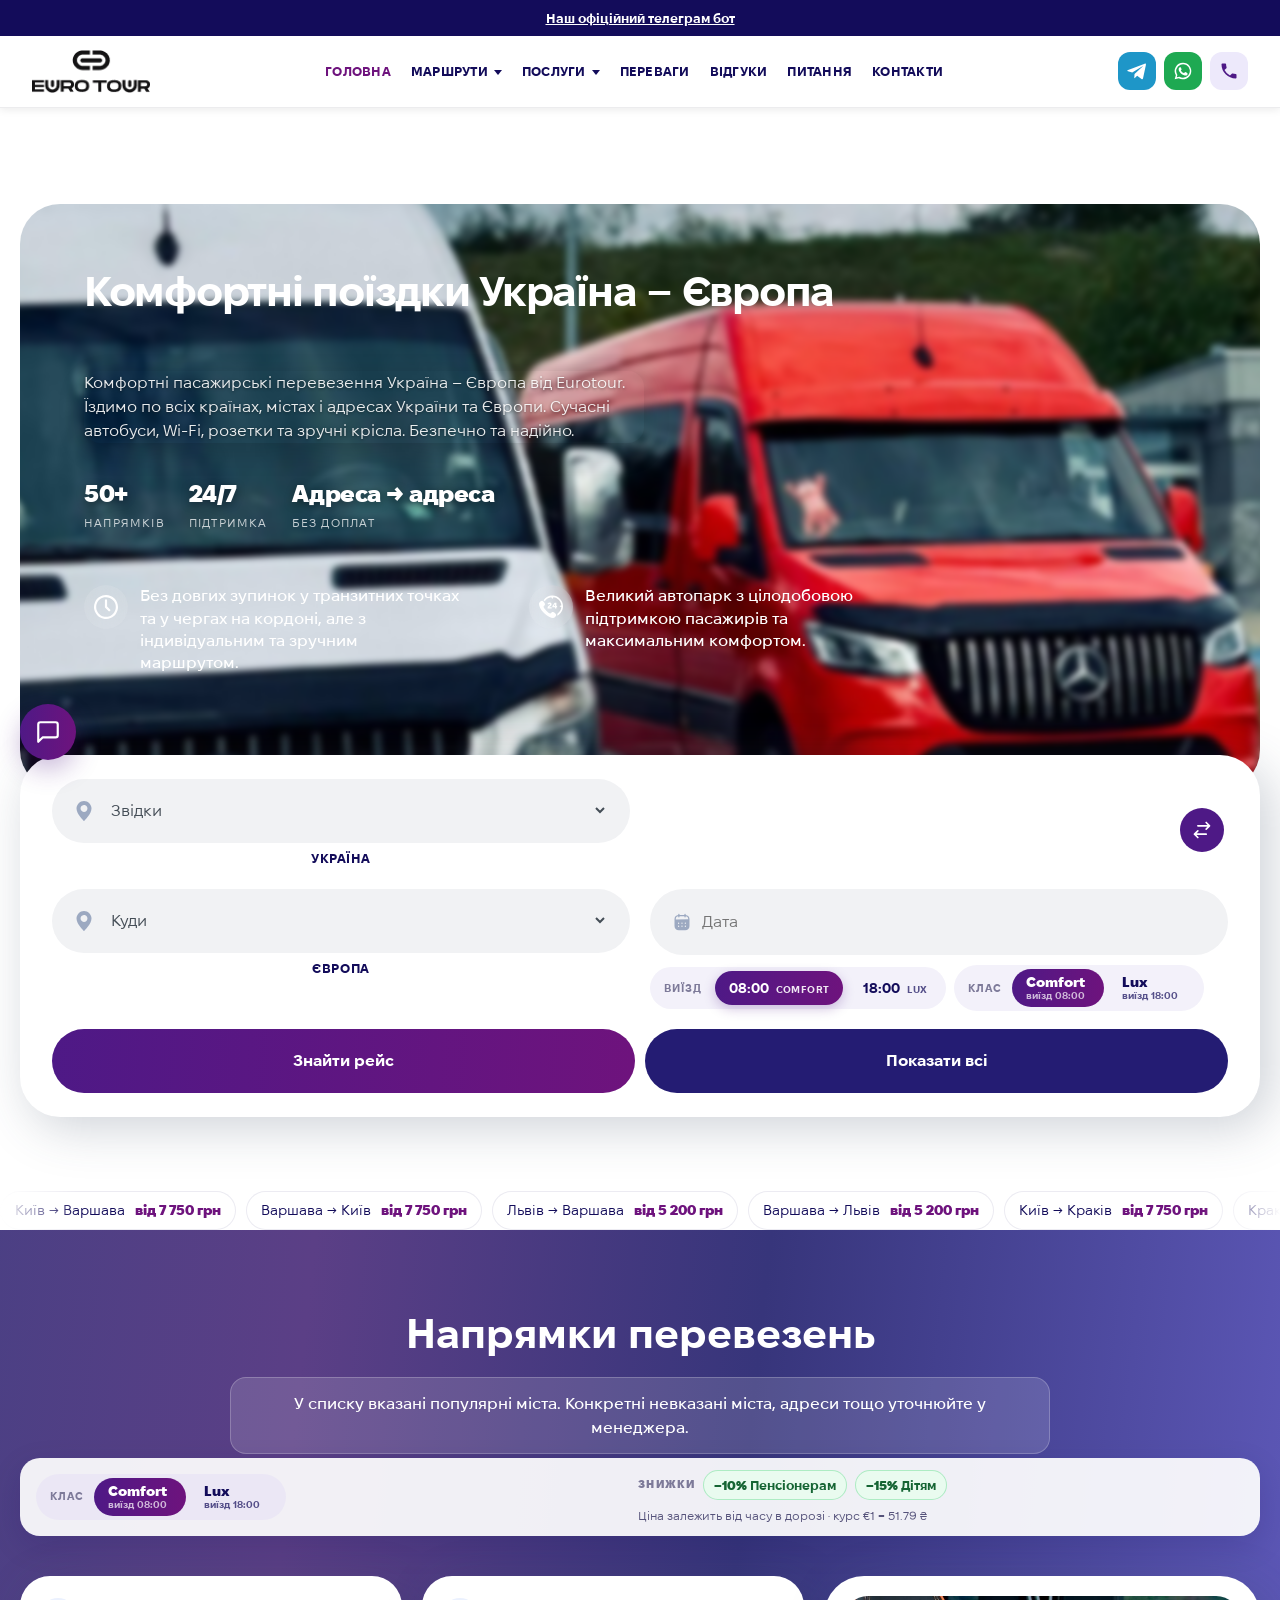
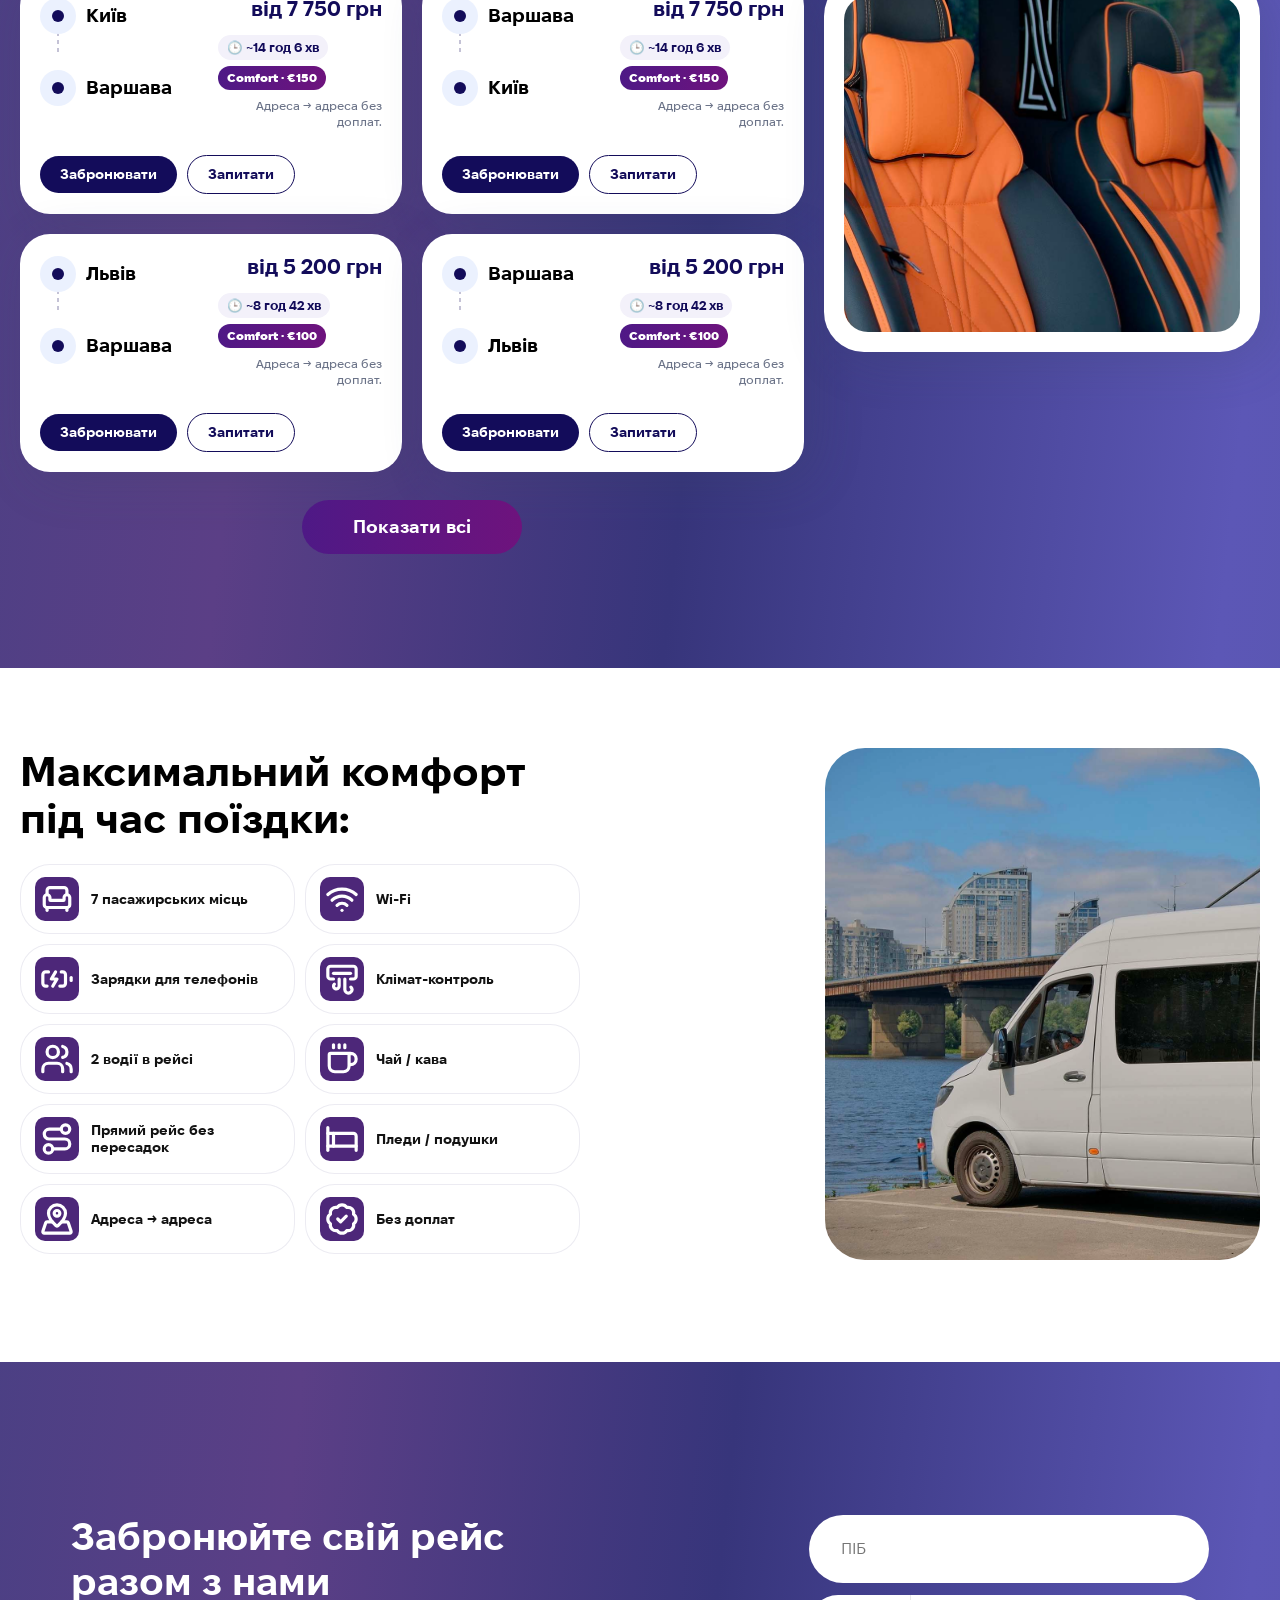
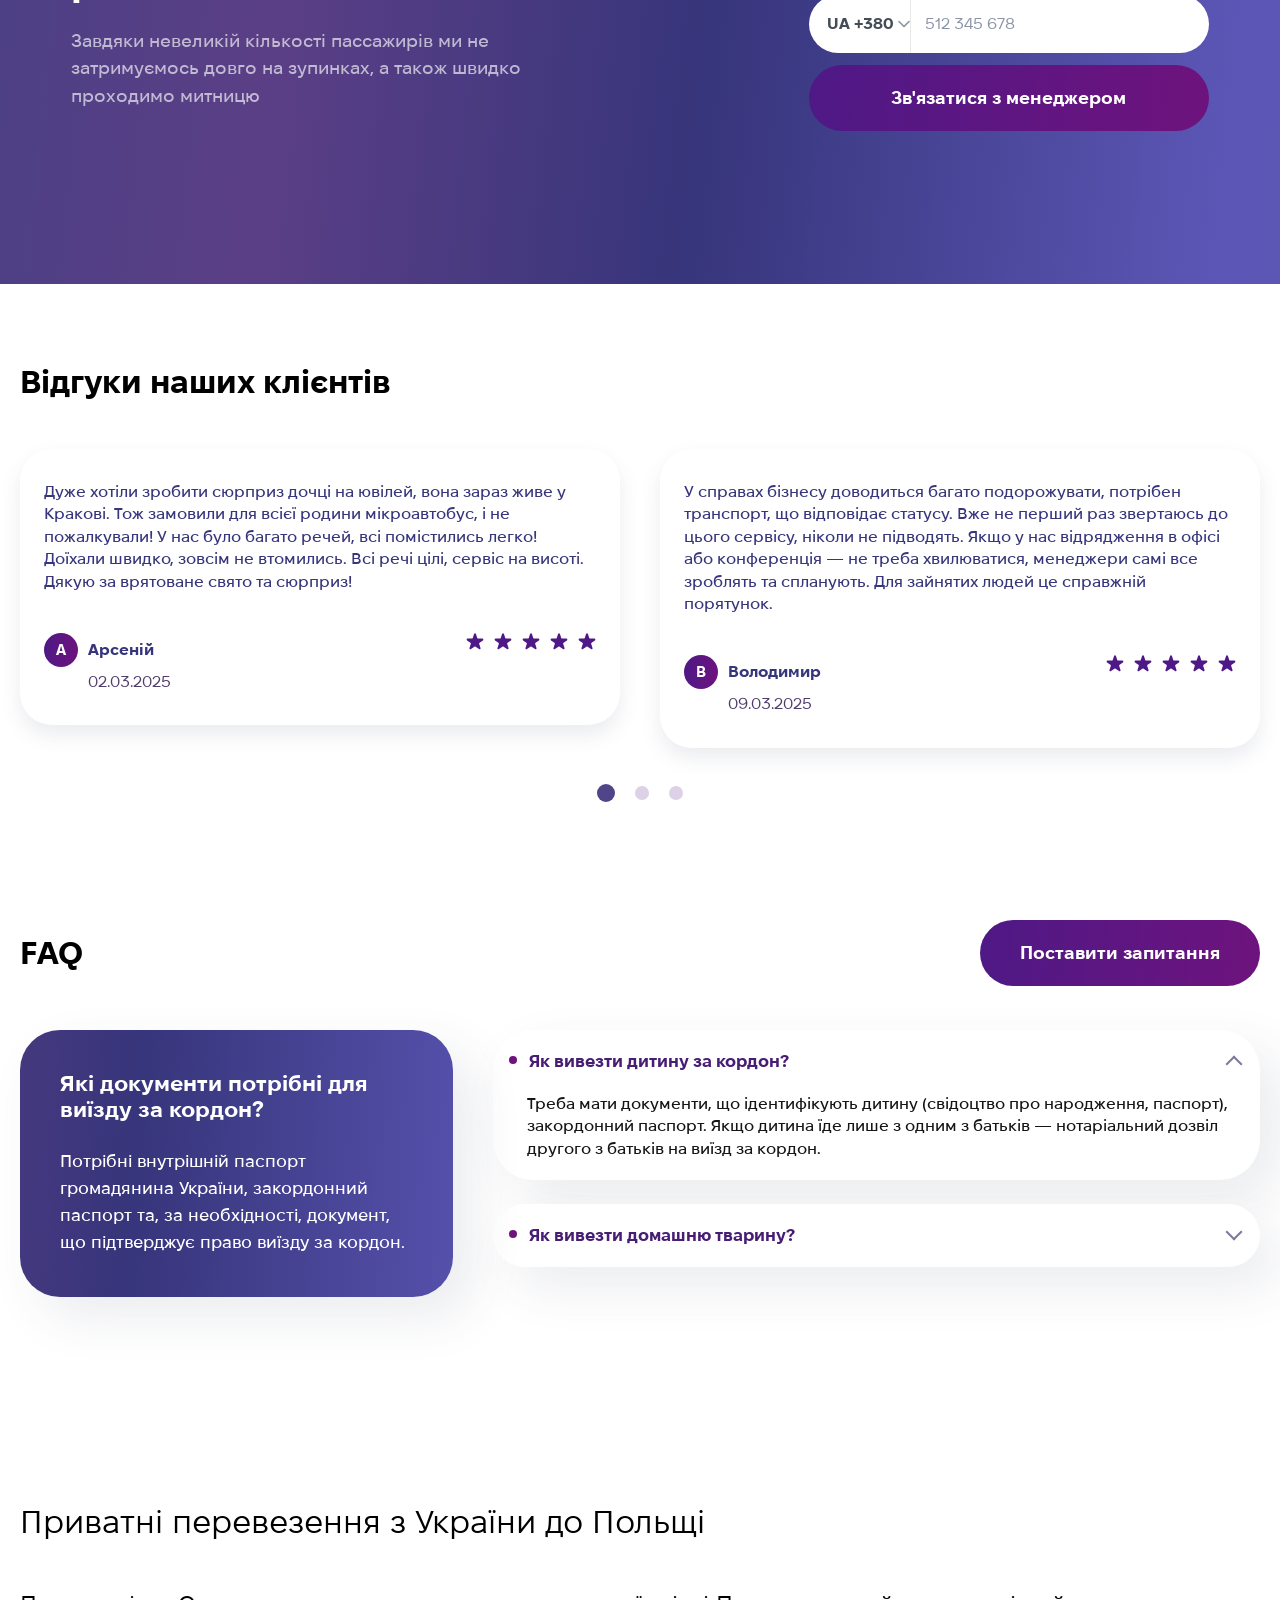
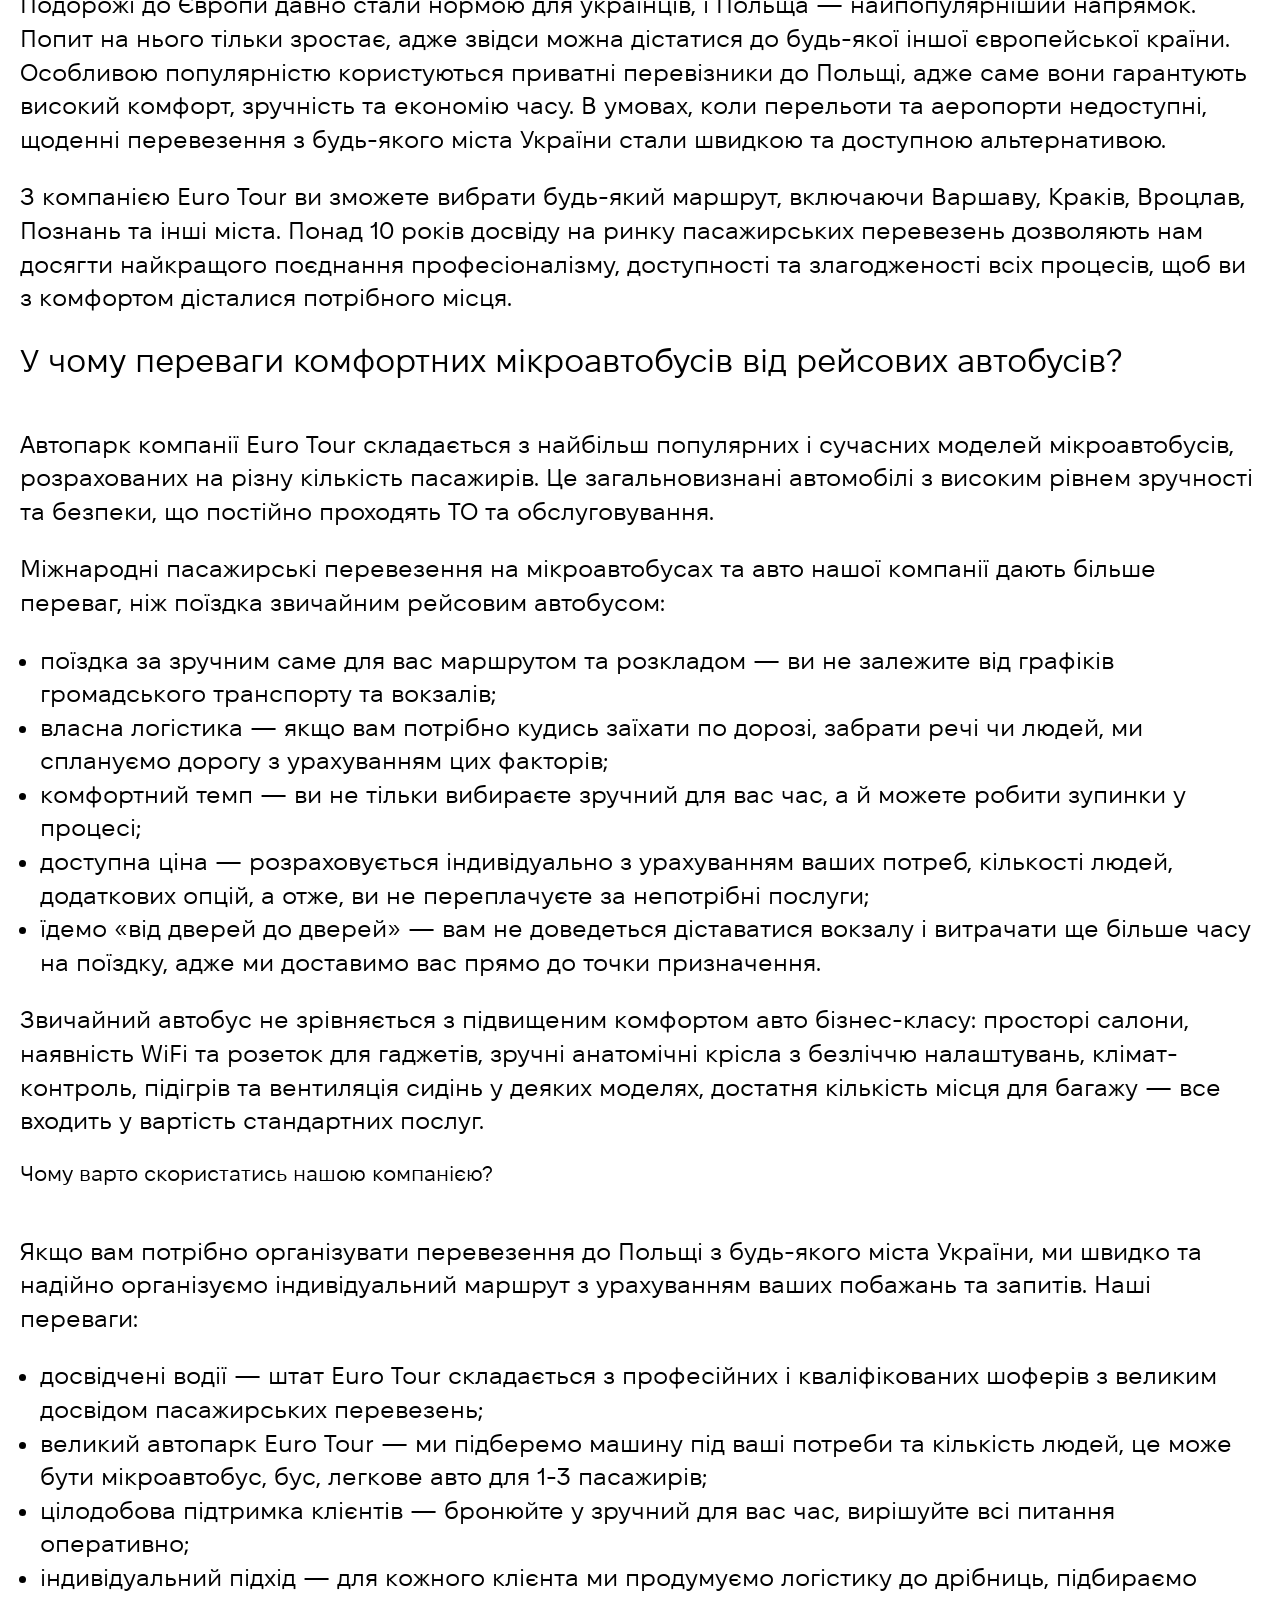
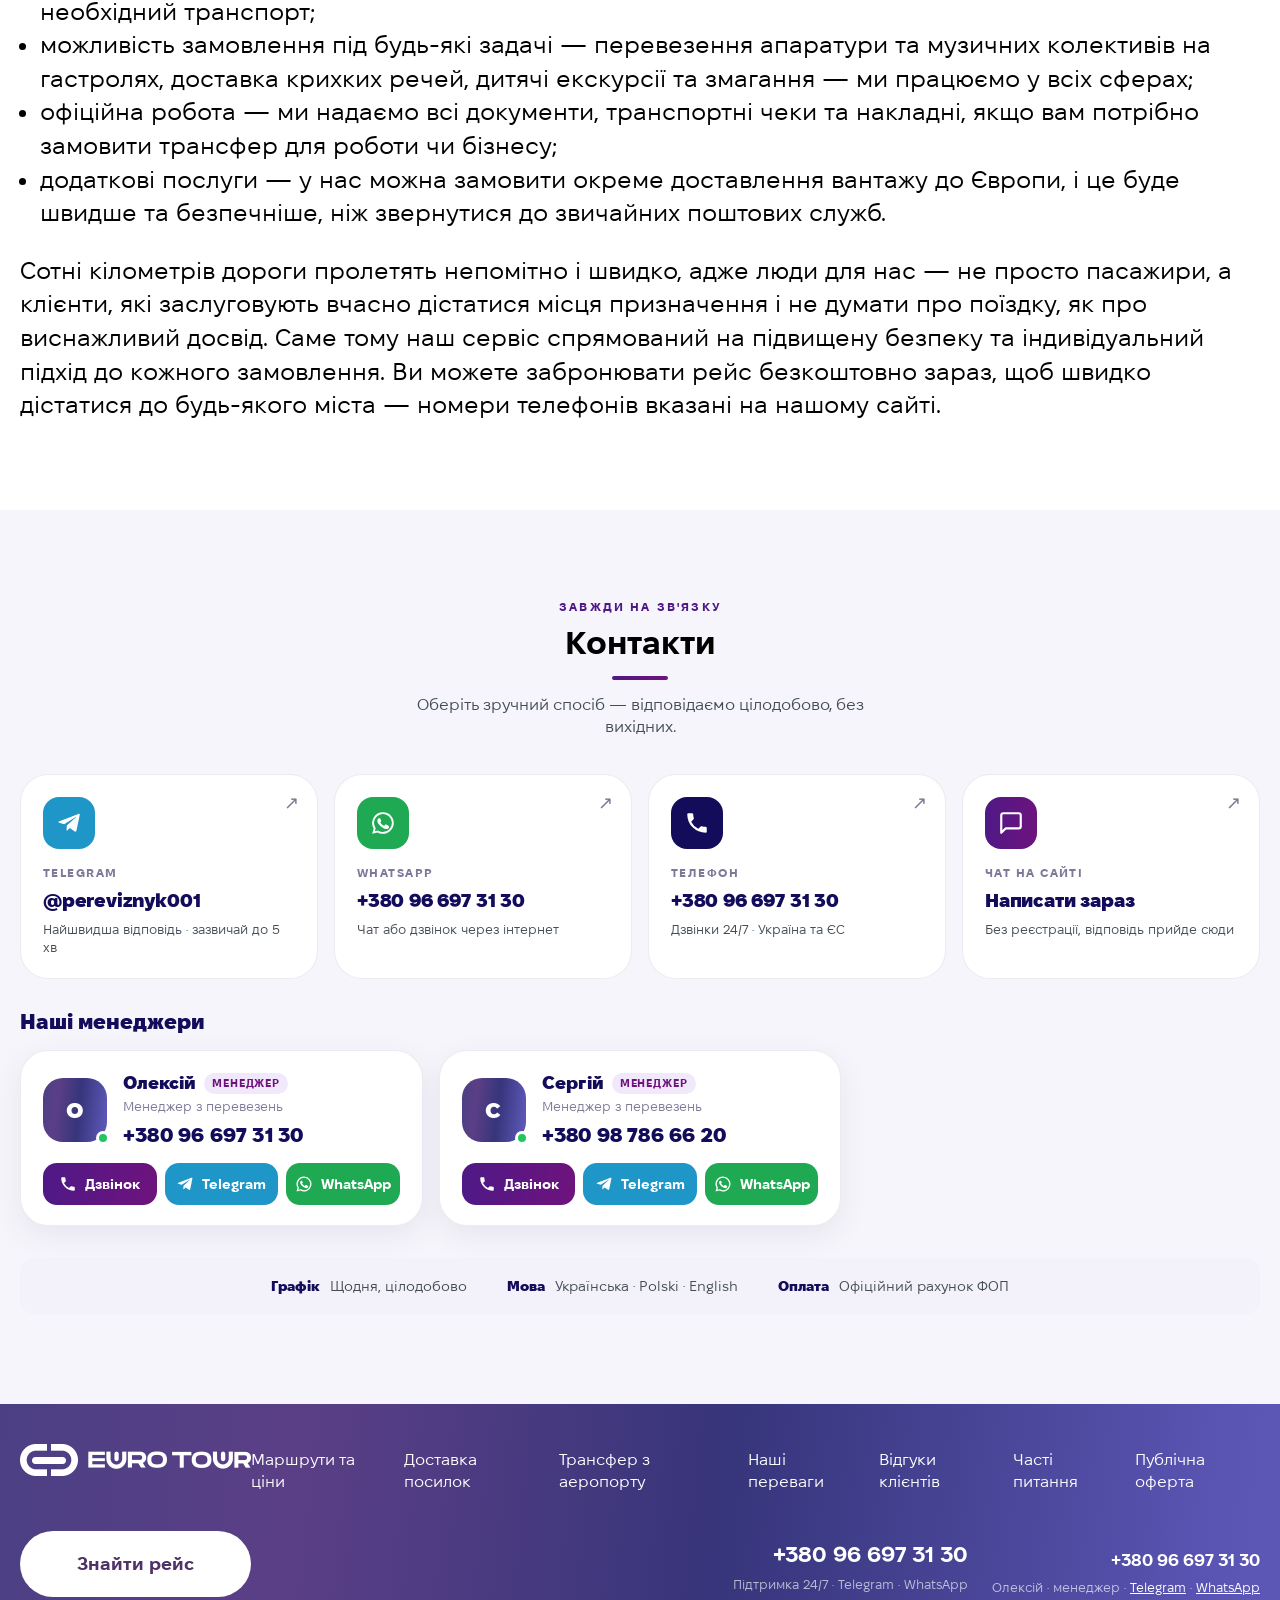
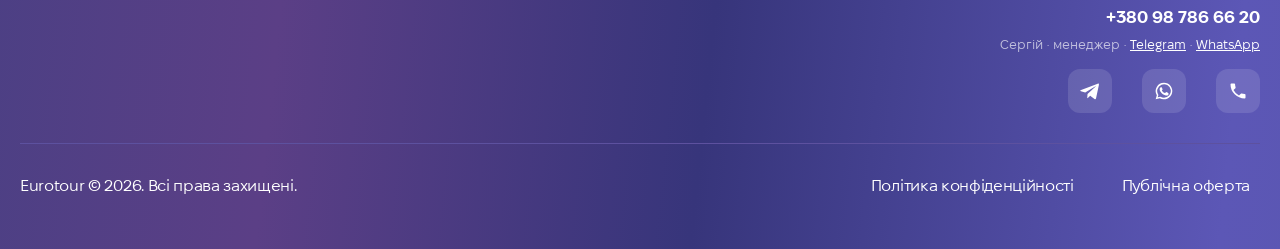
==== index.html @ 910ab6b7 "Update offer payment terms" ====
<!DOCTYPE html><html lang="uk" data-theme="light"><head>



	<meta charset="utf-8">
	<meta http-equiv="X-UA-Compatible" content="IE=edge">
	<meta name="viewport" content="width=device-width, initial-scale=1, viewport-fit=cover">
	<link rel="preload" href="fonts/FixelDisplay-Regular.woff2" as="font" type="font/woff2" crossorigin>
<link rel="preload" href="fonts/FixelDisplay-Bold.woff2" as="font" type="font/woff2" crossorigin>
<link rel="stylesheet" href="css/main.min.css">
	<title>Eurotour – Пасажирські перевезення Україна – Європа: квитки онлайн | Eurotour</title>
<meta name="robots" content="max-image-preview:large">
	<style>img:is([sizes="auto" i], [sizes^="auto," i]) { contain-intrinsic-size: 3000px 1500px }</style>
	<style id="wp-emoji-styles-inline-css">

	img.wp-smiley, img.emoji {
		display: inline !important;
		border: none !important;
		box-shadow: none !important;
		height: 1em !important;
		width: 1em !important;
		margin: 0 0.07em !important;
		vertical-align: -0.1em !important;
		background: none !important;
		padding: 0 !important;
	}
</style>
<link rel="stylesheet" id="wp-block-library-css" href="css/style.min__32d447e1.css" media="all">
<style id="classic-theme-styles-inline-css">
/*! This file is auto-generated */
.wp-block-button__link{color:#fff;background-color:#32373c;border-radius:9999px;box-shadow:none;text-decoration:none;padding:calc(.667em + 2px) calc(1.333em + 2px);font-size:1.125em}.wp-block-file__button{background:#32373c;color:#fff;text-decoration:none}
</style>
<style id="safe-svg-svg-icon-style-inline-css">
.safe-svg-cover{text-align:center}.safe-svg-cover .safe-svg-inside{display:inline-block;max-width:100%}.safe-svg-cover svg{height:100%;max-height:100%;max-width:100%;width:100%}

</style>
<style id="global-styles-inline-css">
:root{--wp--preset--aspect-ratio--square: 1;--wp--preset--aspect-ratio--4-3: 4/3;--wp--preset--aspect-ratio--3-4: 3/4;--wp--preset--aspect-ratio--3-2: 3/2;--wp--preset--aspect-ratio--2-3: 2/3;--wp--preset--aspect-ratio--16-9: 16/9;--wp--preset--aspect-ratio--9-16: 9/16;--wp--preset--color--black: #000000;--wp--preset--color--cyan-bluish-gray: #abb8c3;--wp--preset--color--white: #ffffff;--wp--preset--color--pale-pink: #f78da7;--wp--preset--color--vivid-red: #cf2e2e;--wp--preset--color--luminous-vivid-orange: #ff6900;--wp--preset--color--luminous-vivid-amber: #fcb900;--wp--preset--color--light-green-cyan: #7bdcb5;--wp--preset--color--vivid-green-cyan: #00d084;--wp--preset--color--pale-cyan-blue: #8ed1fc;--wp--preset--color--vivid-cyan-blue: #0693e3;--wp--preset--color--vivid-purple: #9b51e0;--wp--preset--gradient--vivid-cyan-blue-to-vivid-purple: linear-gradient(135deg,rgba(6,147,227,1) 0%,rgb(155,81,224) 100%);--wp--preset--gradient--light-green-cyan-to-vivid-green-cyan: linear-gradient(135deg,rgb(122,220,180) 0%,rgb(0,208,130) 100%);--wp--preset--gradient--luminous-vivid-amber-to-luminous-vivid-orange: linear-gradient(135deg,rgba(252,185,0,1) 0%,rgba(255,105,0,1) 100%);--wp--preset--gradient--luminous-vivid-orange-to-vivid-red: linear-gradient(135deg,rgba(255,105,0,1) 0%,rgb(207,46,46) 100%);--wp--preset--gradient--very-light-gray-to-cyan-bluish-gray: linear-gradient(135deg,rgb(238,238,238) 0%,rgb(169,184,195) 100%);--wp--preset--gradient--cool-to-warm-spectrum: linear-gradient(135deg,rgb(74,234,220) 0%,rgb(151,120,209) 20%,rgb(207,42,186) 40%,rgb(238,44,130) 60%,rgb(251,105,98) 80%,rgb(254,248,76) 100%);--wp--preset--gradient--blush-light-purple: linear-gradient(135deg,rgb(255,206,236) 0%,rgb(152,150,240) 100%);--wp--preset--gradient--blush-bordeaux: linear-gradient(135deg,rgb(254,205,165) 0%,rgb(254,45,45) 50%,rgb(107,0,62) 100%);--wp--preset--gradient--luminous-dusk: linear-gradient(135deg,rgb(255,203,112) 0%,rgb(199,81,192) 50%,rgb(65,88,208) 100%);--wp--preset--gradient--pale-ocean: linear-gradient(135deg,rgb(255,245,203) 0%,rgb(182,227,212) 50%,rgb(51,167,181) 100%);--wp--preset--gradient--electric-grass: linear-gradient(135deg,rgb(202,248,128) 0%,rgb(113,206,126) 100%);--wp--preset--gradient--midnight: linear-gradient(135deg,rgb(2,3,129) 0%,rgb(40,116,252) 100%);--wp--preset--font-size--small: 13px;--wp--preset--font-size--medium: 20px;--wp--preset--font-size--large: 36px;--wp--preset--font-size--x-large: 42px;--wp--preset--spacing--20: 0.44rem;--wp--preset--spacing--30: 0.67rem;--wp--preset--spacing--40: 1rem;--wp--preset--spacing--50: 1.5rem;--wp--preset--spacing--60: 2.25rem;--wp--preset--spacing--70: 3.38rem;--wp--preset--spacing--80: 5.06rem;--wp--preset--shadow--natural: 6px 6px 9px rgba(0, 0, 0, 0.2);--wp--preset--shadow--deep: 12px 12px 50px rgba(0, 0, 0, 0.4);--wp--preset--shadow--sharp: 6px 6px 0px rgba(0, 0, 0, 0.2);--wp--preset--shadow--outlined: 6px 6px 0px -3px rgba(255, 255, 255, 1), 6px 6px rgba(0, 0, 0, 1);--wp--preset--shadow--crisp: 6px 6px 0px rgba(0, 0, 0, 1);}:where(.is-layout-flex){gap: 0.5em;}:where(.is-layout-grid){gap: 0.5em;}body .is-layout-flex{display: flex;}.is-layout-flex{flex-wrap: wrap;align-items: center;}.is-layout-flex > :is(*, div){margin: 0;}body .is-layout-grid{display: grid;}.is-layout-grid > :is(*, div){margin: 0;}:where(.wp-block-columns.is-layout-flex){gap: 2em;}:where(.wp-block-columns.is-layout-grid){gap: 2em;}:where(.wp-block-post-template.is-layout-flex){gap: 1.25em;}:where(.wp-block-post-template.is-layout-grid){gap: 1.25em;}.has-black-color{color: var(--wp--preset--color--black) !important;}.has-cyan-bluish-gray-color{color: var(--wp--preset--color--cyan-bluish-gray) !important;}.has-white-color{color: var(--wp--preset--color--white) !important;}.has-pale-pink-color{color: var(--wp--preset--color--pale-pink) !important;}.has-vivid-red-color{color: var(--wp--preset--color--vivid-red) !important;}.has-luminous-vivid-orange-color{color: var(--wp--preset--color--luminous-vivid-orange) !important;}.has-luminous-vivid-amber-color{color: var(--wp--preset--color--luminous-vivid-amber) !important;}.has-light-green-cyan-color{color: var(--wp--preset--color--light-green-cyan) !important;}.has-vivid-green-cyan-color{color: var(--wp--preset--color--vivid-green-cyan) !important;}.has-pale-cyan-blue-color{color: var(--wp--preset--color--pale-cyan-blue) !important;}.has-vivid-cyan-blue-color{color: var(--wp--preset--color--vivid-cyan-blue) !important;}.has-vivid-purple-color{color: var(--wp--preset--color--vivid-purple) !important;}.has-black-background-color{background-color: var(--wp--preset--color--black) !important;}.has-cyan-bluish-gray-background-color{background-color: var(--wp--preset--color--cyan-bluish-gray) !important;}.has-white-background-color{background-color: var(--wp--preset--color--white) !important;}.has-pale-pink-background-color{background-color: var(--wp--preset--color--pale-pink) !important;}.has-vivid-red-background-color{background-color: var(--wp--preset--color--vivid-red) !important;}.has-luminous-vivid-orange-background-color{background-color: var(--wp--preset--color--luminous-vivid-orange) !important;}.has-luminous-vivid-amber-background-color{background-color: var(--wp--preset--color--luminous-vivid-amber) !important;}.has-light-green-cyan-background-color{background-color: var(--wp--preset--color--light-green-cyan) !important;}.has-vivid-green-cyan-background-color{background-color: var(--wp--preset--color--vivid-green-cyan) !important;}.has-pale-cyan-blue-background-color{background-color: var(--wp--preset--color--pale-cyan-blue) !important;}.has-vivid-cyan-blue-background-color{background-color: var(--wp--preset--color--vivid-cyan-blue) !important;}.has-vivid-purple-background-color{background-color: var(--wp--preset--color--vivid-purple) !important;}.has-black-border-color{border-color: var(--wp--preset--color--black) !important;}.has-cyan-bluish-gray-border-color{border-color: var(--wp--preset--color--cyan-bluish-gray) !important;}.has-white-border-color{border-color: var(--wp--preset--color--white) !important;}.has-pale-pink-border-color{border-color: var(--wp--preset--color--pale-pink) !important;}.has-vivid-red-border-color{border-color: var(--wp--preset--color--vivid-red) !important;}.has-luminous-vivid-orange-border-color{border-color: var(--wp--preset--color--luminous-vivid-orange) !important;}.has-luminous-vivid-amber-border-color{border-color: var(--wp--preset--color--luminous-vivid-amber) !important;}.has-light-green-cyan-border-color{border-color: var(--wp--preset--color--light-green-cyan) !important;}.has-vivid-green-cyan-border-color{border-color: var(--wp--preset--color--vivid-green-cyan) !important;}.has-pale-cyan-blue-border-color{border-color: var(--wp--preset--color--pale-cyan-blue) !important;}.has-vivid-cyan-blue-border-color{border-color: var(--wp--preset--color--vivid-cyan-blue) !important;}.has-vivid-purple-border-color{border-color: var(--wp--preset--color--vivid-purple) !important;}.has-vivid-cyan-blue-to-vivid-purple-gradient-background{background: var(--wp--preset--gradient--vivid-cyan-blue-to-vivid-purple) !important;}.has-light-green-cyan-to-vivid-green-cyan-gradient-background{background: var(--wp--preset--gradient--light-green-cyan-to-vivid-green-cyan) !important;}.has-luminous-vivid-amber-to-luminous-vivid-orange-gradient-background{background: var(--wp--preset--gradient--luminous-vivid-amber-to-luminous-vivid-orange) !important;}.has-luminous-vivid-orange-to-vivid-red-gradient-background{background: var(--wp--preset--gradient--luminous-vivid-orange-to-vivid-red) !important;}.has-very-light-gray-to-cyan-bluish-gray-gradient-background{background: var(--wp--preset--gradient--very-light-gray-to-cyan-bluish-gray) !important;}.has-cool-to-warm-spectrum-gradient-background{background: var(--wp--preset--gradient--cool-to-warm-spectrum) !important;}.has-blush-light-purple-gradient-background{background: var(--wp--preset--gradient--blush-light-purple) !important;}.has-blush-bordeaux-gradient-background{background: var(--wp--preset--gradient--blush-bordeaux) !important;}.has-luminous-dusk-gradient-background{background: var(--wp--preset--gradient--luminous-dusk) !important;}.has-pale-ocean-gradient-background{background: var(--wp--preset--gradient--pale-ocean) !important;}.has-electric-grass-gradient-background{background: var(--wp--preset--gradient--electric-grass) !important;}.has-midnight-gradient-background{background: var(--wp--preset--gradient--midnight) !important;}.has-small-font-size{font-size: var(--wp--preset--font-size--small) !important;}.has-medium-font-size{font-size: var(--wp--preset--font-size--medium) !important;}.has-large-font-size{font-size: var(--wp--preset--font-size--large) !important;}.has-x-large-font-size{font-size: var(--wp--preset--font-size--x-large) !important;}
:where(.wp-block-post-template.is-layout-flex){gap: 1.25em;}:where(.wp-block-post-template.is-layout-grid){gap: 1.25em;}
:where(.wp-block-columns.is-layout-flex){gap: 2em;}:where(.wp-block-columns.is-layout-grid){gap: 2em;}
:root :where(.wp-block-pullquote){font-size: 1.5em;line-height: 1.6;}
</style>
<link rel="stylesheet" id="contact-form-7-css" href="css/styles__1eb7b1ef.css" media="all">
<link rel="stylesheet" id="eurotour-style-css" href="css/style__8a5471f8.css" media="all">
<link rel="stylesheet" id="navigation-submenu-css" href="css/navigation-submenu__8a5471f8.css" media="all">
<meta name="generator" content="WordPress 6.8.3">
<link rel="canonical" href="https://eurotour.pp.ua/">
<link rel="prefetch" href="chat.html">
<link rel="shortlink" href="./">
<meta name="title" content="Пасажирські перевезення Україна – Європа: квитки онлайн">
<meta name="description" content="Комфортні пасажирські перевезення Україна – Європа від Eurotour. Сучасні автобуси, Wi-Fi, розетки та зручні крісла. Безпечно та надійно.">
<meta property="og:type" content="website">
<meta property="og:url" content="https://eurotour.pp.ua/">
<meta property="og:title" content="Пасажирські перевезення Україна – Європа: квитки онлайн">
<meta property="og:description" content="Комфортні пасажирські перевезення Україна – Європа від Eurotour. Сучасні автобуси, Wi-Fi, розетки та зручні крісла. Безпечно та надійно.">
<meta property="og:image" content="https://eurotour.pp.ua/images/kisheniv-kiev.webp">
<meta property="og:image:width" content="1200">
<meta property="og:image:height" content="630">
<meta name="twitter:card" content="summary_large_image">
<meta name="twitter:url" content="index.html">
<meta name="twitter:title" content="Пасажирські перевезення Україна – Європа: квитки онлайн">
<meta name="twitter:description" content="Комфортні пасажирські перевезення Україна – Європа від Eurotour. Сучасні автобуси, Wi-Fi, розетки та зручні крісла. Безпечно та надійно.">
<meta name="twitter:image" content="https://eurotour.pp.ua/images/kisheniv-kiev.webp">
<link rel="icon" href="images/cropped-apple-touch-icon-32x32.png" sizes="32x32">
<link rel="icon" href="images/cropped-apple-touch-icon-192x192.png" sizes="192x192">
<link rel="apple-touch-icon" href="images/cropped-apple-touch-icon-180x180.png">
<meta name="msapplication-TileImage" content="images/cropped-apple-touch-icon-192x192.png">
    <!-- <script type="text/javascript">
  (function(d, w, s) {
  var widgetHash = 'bn9ga13ub7zato1arlct', gcw = d.createElement(s); gcw.type = 'text/javascript'; gcw.async = true;
  gcw.src='//widgets.binotel.com/getcall/widgets/'+ widgetHash +'.js';
  var sn = d.getElementsByTagName(s)[0]; sn.parentNode.insertBefore(gcw, sn);
  })(document, window, 'script');
</script> -->
<!-- Meta Pixel disabled in static copy -->
 <!-- Google tag disabled in static copy -->

<style id="direction-expand-css">
/* Відновлення ширини карток як в оригіналі (у main.min пізніший зламаний дубль ставив width:100% завжди) */
.direction-sec__direction {
  width: calc(100% - 410px) !important;
  padding-right: 20px !important;
}
.direction-sec__direction > .direction-element,
.direction-sec__extra-inner > .direction-element {
  width: calc(50% - 10px) !important;
  max-width: 100%;
  margin-bottom: 20px !important;
  display: flex !important;
  box-sizing: border-box;
}
@media only screen and (max-width: 1200px) {
  .direction-sec__direction {
    width: calc(100% - 450px) !important;
  }
  .direction-sec__direction > .direction-element,
  .direction-sec__extra-inner > .direction-element {
    width: 100% !important;
  }
}
@media only screen and (max-width: 985px) {
  .direction-sec__direction {
    width: 100% !important;
    padding: 0 !important;
  }
  .direction-sec__direction > .direction-element,
  .direction-sec__extra-inner > .direction-element {
    width: 100% !important;
    margin-bottom: 16px !important;
  }
}

.direction-sec__extra {
  width: 100%;
  flex: 0 0 100%;
  display: grid;
  grid-template-rows: 0fr;
  transition: grid-template-rows 0.55s cubic-bezier(0.4, 0, 0.2, 1);
}
.direction-sec__extra:not(.is-open):not(.is-collapsing) {
  pointer-events: none;
}
.direction-sec__extra.is-open {
  grid-template-rows: 1fr;
  pointer-events: auto;
}
.direction-sec__extra-inner {
  overflow: hidden;
  min-height: 0;
  display: flex;
  flex-wrap: wrap;
  justify-content: space-between;
  align-content: flex-start;
  width: 100%;
  gap: 0;
  padding: 0;
  margin: 0;
  border: none !important;
  outline: none !important;
  box-shadow: none !important;
  background: transparent !important;
  box-sizing: border-box;
}
.direction-sec__extra:not(.is-open) .direction-sec__extra-inner {
  overflow: hidden !important;
  padding: 0 !important;
  visibility: hidden;
  pointer-events: none;
}
.direction-sec__extra.is-open .direction-sec__extra-inner {
  overflow: visible !important;
  visibility: visible;
  pointer-events: auto;
  padding: 0;
}
.direction-sec__extra,
.direction-sec__extra.is-open {
  border: none !important;
  outline: none !important;
  box-shadow: none !important;
  background: transparent !important;
}
.direction-sec__direction > .direction-element,
.direction-sec__extra-inner > .direction-element {
  box-sizing: border-box;
}
/* Під час згортання картки «їдуть» до кнопки знизу — без порожньої дірки */
.direction-sec__extra.is-collapsing .direction-sec__extra-inner {
  align-content: flex-end;
}
.direction-sec__toggle-wrap {
  display: flex;
  justify-content: center;
  margin-top: 8px;
  margin-bottom: 12px;
  width: 100%;
  flex: 0 0 100%;
  position: relative;
  z-index: 5;
  pointer-events: auto;
}
.direction-sec__toggle-btn {
  width: auto;
  min-width: 220px;
  padding: 18px 36px;
  cursor: pointer;
  touch-action: manipulation;
  position: relative;
  z-index: 6;
}
.direction-element__button,
.direction-element__button .btnv3,
.direction-element__buttons,
.direction-element__buttons .btnv3 {
  position: relative;
  z-index: 2;
  pointer-events: auto;
  touch-action: manipulation;
}
.direction-element .btnv3,
.direction-element a.btnv3,
.direction-element button.btnv3 {
  height: auto !important;
  min-height: 0 !important;
  width: auto !important;
  max-width: 100%;
  padding: 10px 20px !important;
  font-size: 14px !important;
  font-weight: 600 !important;
  line-height: 1.2 !important;
  display: inline-block !important;
  align-self: center !important;
  flex: 0 0 auto !important;
}
.direction-element {
  align-items: flex-start !important;
}
.direction-element .direction-element__buttons,
.direction-element .direction-element__button {
  display: flex !important;
  flex-wrap: wrap;
  align-items: center !important;
  justify-content: flex-end;
  gap: 10px;
}
.direction-sec__toggle-btn[hidden] {
  display: none !important;
}
@media (max-width: 985px) {
  .direction-sec__extra-inner {
    flex-direction: column;
  }
  .direction-sec__extra.is-collapsing .direction-sec__extra-inner {
    justify-content: flex-end;
  }
}
</style>


<style id="eurotour-header-compact">
/* critical layout v=20260903f */
@media (max-width: 768px) {
  .header .container.header__container, .header .container { padding: 12px 16px !important; min-height: 0 !important; }
  .header__logo { width: 100px !important; max-width: 100px !important; }
  .header__logo-img { width: 100% !important; height: auto !important; max-height: 36px !important; object-fit: contain !important; }
  .burger { width: 24px !important; height: 18px !important; }
  .burger__sl { width: 24px !important; }
  .header__mobile { padding-top: 68px !important; }
  .advantages-sec { padding-top: 40px !important; padding-bottom: 40px !important; }
  .advantages-sec__title { width: 100% !important; margin: 0 0 14px !important; padding-bottom: 0 !important; font-size: 22px !important; line-height: 1.2 !important; text-align: center !important; }
  .advantages-sec__icon-container { display: grid !important; grid-template-columns: 1fr 1fr !important; gap: 8px !important; width: 100% !important; }
  .advantages-sec__wrapper, .advantages-sec__wrapper:first-child { margin-top: 0 !important; flex-direction: column !important; align-items: center !important; justify-content: flex-start !important; text-align: center !important; gap: 8px !important; min-width: 0 !important; min-height: 92px !important; padding: 12px 8px 10px !important; border-radius: 14px !important; background: #f5f2f9 !important; box-sizing: border-box !important; }
  .advantages-sec__icon { width: 36px !important; height: 36px !important; border-radius: 10px !important; flex: 0 0 36px !important; }
  .advantages-sec__icon-img { width: 20px !important; height: 20px !important; max-width: 20px !important; max-height: 20px !important; object-fit: contain !important; display: block !important; }
  .advantages-sec__icon-text { display: block !important; position: static !important; left: auto !important; top: auto !important; transform: none !important; background: transparent !important; box-shadow: none !important; z-index: auto !important; width: 100% !important; max-width: 100% !important; flex: none !important; min-width: 0 !important; padding: 0 !important; margin: 0 !important; border-radius: 0 !important; font-size: 12px !important; line-height: 1.3 !important; font-weight: 600 !important; color: #1a1233 !important; pointer-events: none !important; }
  .advantages-sec__icon-text-tooltip { display: none !important; }
  .route-list-banner-sec__advantages-mob { display: block !important; width: 100% !important; }
  .route-list-banner-sec__advantages-mob .advantages-sec__info { width: 100% !important; }
  .advantages-sec__images { margin-top: 18px !important; }
  .advantages-sec__img-small { height: 140px !important; border-radius: 16px !important; }
  .advantages-sec__img-small:first-child, .advantages-sec__img-col:first-child .advantages-sec__img-small:first-child { margin-bottom: 10px !important; }
  .advantages-sec__img-big { height: 180px !important; border-radius: 16px !important; }
}
/* banner: sharp by default; blur ONLY homepage, before paint */
.front-sec__banner-sec .front-sec__bg { filter: none !important; transform: none !important; }
#main-search-route .front-sec__banner-sec { overflow: hidden; }
#main-search-route .front-sec__banner-sec .front-sec__bg {
  filter: brightness(.72) !important;
  transform: none !important;
  transform-origin: center center;
  border-radius: 40px 40px 0 0;
}
@media (min-width: 769px) {
  #main-search-route .front-sec__banner-sec .front-sec__bg { border-radius: 40px; }
}
/* reserve region-label space to avoid jump when JS adds labels */
#main-search-route .search__input-location,
[data-delivery-search-root] .search__input-location,
.main-search-down .search__input-location {
  position: relative; padding-bottom: 28px; box-sizing: border-box;
}
</style>
<style id="eurotour-phone-intl">
.inp-form.inp-form--intl-phone .inp-form__icon-wrapper{display:none!important}
.inp-form.inp-form--intl-phone .inp-form__inp-wrapper,.inp-form.inp-form--intl-phone .inp-form__inp-wrapper p{width:100%;margin:0}
.inp-form.inp-form--intl-phone .et-phone-intl,.delivery-form__phone-field .et-phone-intl,.search__input-wrapper .et-phone-intl{display:flex!important;align-items:center;width:100%;min-height:52px;padding:0 18px;border-radius:100px;background:#f1f2f4!important;border:none!important;box-sizing:border-box}
.inp-form.inp-form--intl-phone .et-phone-intl__country,.search__input-wrapper .et-phone-intl__country{flex:0 0 auto;width:auto!important;min-width:0!important;padding:0 16px 0 0!important;border:none!important;border-radius:0!important;background:transparent!important;font-size:16px!important;font-weight:600!important;color:#444d56!important;appearance:none!important;-webkit-appearance:none!important;cursor:pointer}
.inp-form.inp-form--intl-phone .et-phone-intl__input,.search__input-wrapper .et-phone-intl__input{flex:1 1 auto;min-width:0;padding-left:14px;border-left:1px solid rgba(68,77,86,.12)}
.inp-form.inp-form--intl-phone .et-phone-intl__tel,.inp-form.inp-form--intl-phone input.et-phone-intl__tel,.search__input-wrapper .et-phone-intl__tel{width:100%!important;padding:18px 0!important;margin:0!important;border:none!important;border-radius:0!important;background:transparent!important;box-shadow:none!important;outline:none!important;font-size:16px!important;color:#444d56!important}
.inp-form.inp-form--intl-phone input.inp-form__inp{padding-left:0!important;background:transparent!important}
</style>
<link rel="stylesheet" href="css/local-et.css" id="eurotour-local-payment-css">
<script src="js/route-prices.js" id="eurotour-route-prices-js"></script>
<script src="js/local-search.js" id="eurotour-local-search-js" defer=""></script>
<script src="js/local-forms.js" id="eurotour-local-forms-js" defer=""></script>
</head>

<body>
	<div class="app">
		<header class="header" id="top">
			<div class="container header__container">

				<a href="./" class="header__logo">
										<img class="header__logo-img" src="images/logo.png" alt="">
					
				</a>

				<nav class="header__nav">
					<ul id="menu-header-meny" class="header__nav-list">
<li class="menu-item current-menu-item"><a href="#top">Головна</a></li>
<li class="menu-item menu-item-has-children"><a href="#routes">Маршрути</a>
<ul class="sub-menu"><li class="menu-item"><a href="#routes" data-route="9|11">Київ – Варшава</a></li><li class="menu-item"><a href="#routes" data-route="10|11">Львів – Варшава</a></li><li class="menu-item"><a href="#routes" data-route="9|120">Київ – Краків</a></li><li class="menu-item"><a href="#routes" data-route="9|122">Київ – Берлін</a></li><li class="menu-item"><a href="#routes" data-route="9|125">Київ – Прага</a></li><li class="menu-item"><a href="#routes" data-route="10|125">Львів – Прага</a></li><li class="menu-item"><a href="#routes" data-route="9|138">Київ – Відень</a></li><li class="menu-item"><a href="#routes" data-route="9|137">Київ – Будапешт</a></li><li class="menu-item"><a href="#routes" data-route="9|146">Київ – Мілан</a></li><li class="menu-item"><a href="#routes" data-route="33|141">Одеса – Кишинів</a></li><li class="menu-item"><a href="#routes" data-action="all-routes">Усі напрямки →</a></li></ul></li>
<li class="menu-item menu-item-has-children"><a href="#services">Послуги</a>
<ul class="sub-menu">
<li class="menu-item"><a href="#routes">Пасажирські перевезення</a></li>
<li class="menu-item"><a href="#" data-popup="delivery-form-popup">Доставка посилок Україна ⇄ Європа</a></li>
<li class="menu-item"><a href="#" data-popup="transfer-form">Трансфер до/з аеропортів Європи</a></li>
<li class="menu-item"><a href="#" data-popup="main-form">Індивідуальне замовлення</a></li>
</ul></li>
<li class="menu-item"><a href="#advantages">Переваги</a></li>
<li class="menu-item"><a href="#reviews">Відгуки</a></li>
<li class="menu-item"><a href="#faq">Питання</a></li>
<li class="menu-item"><a href="#contacts">Контакти</a></li>
</ul>					<!-- Backdrop overlay for submenu focus -->
					<div class="nav-backdrop"></div>
				</nav>

				<div class="header__right">
					<div class="header__contact-info-wrapper">
						<div class="header__phone-wrapper"><div class="et-header-msg et-msg"><a class="et-msg__link et-msg__link--tg" href="https://t.me/pereviznyk_support" target="_blank" rel="noopener noreferrer" title="Telegram" aria-label="Telegram"><svg viewBox="0 0 24 24" fill="currentColor" aria-hidden="true"><path d="M9.04 15.5l-.37 5.2c.53 0 .76-.23 1.04-.5l2.5-2.4 5.18 3.8c.95.52 1.63.25 1.88-.88l3.4-15.94c.3-1.4-.5-1.95-1.43-1.6L1.4 10.7c-1.37.53-1.35 1.3-.23 1.64l5.1 1.6L18.1 6.5c.56-.37 1.07-.17.65.2L9.04 15.5z"/></svg></a><a class="et-msg__link et-msg__link--wa" href="https://wa.me/380966973130" target="_blank" rel="noopener noreferrer" title="WhatsApp" aria-label="WhatsApp"><svg viewBox="0 0 24 24" fill="currentColor" aria-hidden="true"><path d="M12 2a10 10 0 0 0-8.6 15.1L2 22l5-1.3A10 10 0 1 0 12 2zm0 18.2a8.2 8.2 0 0 1-4.2-1.2l-.3-.2-3 .8.8-2.9-.2-.3A8.2 8.2 0 1 1 12 20.2zm4.5-6.1c-.2-.1-1.5-.7-1.7-.8-.2-.1-.4-.1-.6.1-.2.2-.6.8-.8 1-.1.2-.3.2-.5.1a6.7 6.7 0 0 1-3.3-2.9c-.3-.4.3-.4.7-1.3.1-.2 0-.3 0-.5l-.8-1.8c-.2-.5-.4-.4-.6-.4h-.5c-.2 0-.5.1-.7.3-.2.3-.9.9-.9 2.2s.9 2.6 1.1 2.7c.1.2 1.9 2.9 4.6 4 1.7.7 2.4.8 3.2.7.5-.1 1.5-.6 1.7-1.2.2-.6.2-1.1.2-1.2-.1-.1-.3-.2-.5-.3z"/></svg></a><a class="et-msg__link et-msg__link--ph" href="tel:+380966973130" title="Зателефонувати" aria-label="Зателефонувати"><svg viewBox="0 0 24 24" fill="currentColor" aria-hidden="true"><path d="M6.6 10.8a15.1 15.1 0 0 0 6.6 6.6l2.2-2.2c.3-.3.7-.4 1-.2 1.1.4 2.3.6 3.6.6.6 0 1 .4 1 1V20c0 .6-.4 1-1 1A17 17 0 0 1 3 4c0-.6.4-1 1-1h3.5c.6 0 1 .4 1 1 0 1.3.2 2.5.6 3.6.1.3 0 .7-.2 1l-2.3 2.2z"/></svg></a></div><a class="et-header-phone" href="tel:+380966973130">+380 96 697 31 30</a></div>

						<p class="header__phone-subtitle">Цілодобова підтримка по Україні та ЄС</p>
					</div>
					<div class="burger">
						<span class="burger__sl burger__sl1"></span>
						<span class="burger__sl burger__sl2"></span>
						<span class="burger__sl burger__sl3"></span>
					</div>
				</div>

			</div>

			<div class="header__mobile">
				<div class="container">
					<div class="header__mobile-wrapper">
						<nav class="header__mobile-nav">
							<ul id="menu-header-meny-1" class="header__mob-nav-ul">
<li class="menu-item current-menu-item"><a href="#top">Головна</a></li>
<li class="menu-item menu-item-has-children"><a href="#routes">Маршрути</a>
<ul class="sub-menu"><li class="menu-item"><a href="#routes" data-route="9|11">Київ – Варшава</a></li><li class="menu-item"><a href="#routes" data-route="10|11">Львів – Варшава</a></li><li class="menu-item"><a href="#routes" data-route="9|120">Київ – Краків</a></li><li class="menu-item"><a href="#routes" data-route="9|122">Київ – Берлін</a></li><li class="menu-item"><a href="#routes" data-route="9|125">Київ – Прага</a></li><li class="menu-item"><a href="#routes" data-route="10|125">Львів – Прага</a></li><li class="menu-item"><a href="#routes" data-route="9|138">Київ – Відень</a></li><li class="menu-item"><a href="#routes" data-route="9|137">Київ – Будапешт</a></li><li class="menu-item"><a href="#routes" data-route="9|146">Київ – Мілан</a></li><li class="menu-item"><a href="#routes" data-route="33|141">Одеса – Кишинів</a></li><li class="menu-item"><a href="#routes" data-action="all-routes">Усі напрямки →</a></li></ul></li>
<li class="menu-item menu-item-has-children"><a href="#services">Послуги</a>
<ul class="sub-menu">
<li class="menu-item"><a href="#routes">Пасажирські перевезення</a></li>
<li class="menu-item"><a href="#" data-popup="delivery-form-popup">Доставка посилок Україна ⇄ Європа</a></li>
<li class="menu-item"><a href="#" data-popup="transfer-form">Трансфер до/з аеропортів Європи</a></li>
<li class="menu-item"><a href="#" data-popup="main-form">Індивідуальне замовлення</a></li>
</ul></li>
<li class="menu-item"><a href="#advantages">Переваги</a></li>
<li class="menu-item"><a href="#reviews">Відгуки</a></li>
<li class="menu-item"><a href="#faq">Питання</a></li>
<li class="menu-item"><a href="#contacts">Контакти</a></li>
</ul>						</nav>

						<div class="header__mobile-wrapper-down header__mobile-contacts">
							
							<div class="contacts-body-sec__social-row et-mobile-contacts"><a href="https://t.me/pereviznyk_support" class="et-mobile-contact et-mobile-contact--tg" target="_blank" rel="noopener noreferrer"><svg viewBox="0 0 24 24" fill="currentColor" aria-hidden="true"><path d="M9.04 15.5l-.37 5.2c.53 0 .76-.23 1.04-.5l2.5-2.4 5.18 3.8c.95.52 1.63.25 1.88-.88l3.4-15.94c.3-1.4-.5-1.95-1.43-1.6L1.4 10.7c-1.37.53-1.35 1.3-.23 1.64l5.1 1.6L18.1 6.5c.56-.37 1.07-.17.65.2L9.04 15.5z"/></svg><span>Telegram</span></a><a href="https://wa.me/380966973130" class="et-mobile-contact et-mobile-contact--wa" target="_blank" rel="noopener noreferrer"><svg viewBox="0 0 24 24" fill="currentColor" aria-hidden="true"><path d="M12 2a10 10 0 0 0-8.6 15.1L2 22l5-1.3A10 10 0 1 0 12 2zm0 18.2a8.2 8.2 0 0 1-4.2-1.2l-.3-.2-3 .8.8-2.9-.2-.3A8.2 8.2 0 1 1 12 20.2zm4.5-6.1c-.2-.1-1.5-.7-1.7-.8-.2-.1-.4-.1-.6.1-.2.2-.6.8-.8 1-.1.2-.3.2-.5.1a6.7 6.7 0 0 1-3.3-2.9c-.3-.4.3-.4.7-1.3.1-.2 0-.3 0-.5l-.8-1.8c-.2-.5-.4-.4-.6-.4h-.5c-.2 0-.5.1-.7.3-.2.3-.9.9-.9 2.2s.9 2.6 1.1 2.7c.1.2 1.9 2.9 4.6 4 1.7.7 2.4.8 3.2.7.5-.1 1.5-.6 1.7-1.2.2-.6.2-1.1.2-1.2-.1-.1-.3-.2-.5-.3z"/></svg><span>WhatsApp</span></a><a href="tel:+380966973130" class="et-mobile-contact et-mobile-contact--ph"><svg viewBox="0 0 24 24" fill="currentColor" aria-hidden="true"><path d="M6.6 10.8a15.1 15.1 0 0 0 6.6 6.6l2.2-2.2c.3-.3.7-.4 1-.2 1.1.4 2.3.6 3.6.6.6 0 1 .4 1 1V20c0 .6-.4 1-1 1A17 17 0 0 1 3 4c0-.6.4-1 1-1h3.5c.6 0 1 .4 1 1 0 1.3.2 2.5.6 3.6.1.3 0 .7-.2 1l-2.3 2.2z"/></svg><span>+380 96 697 31 30</span></a></div>
							<div class="et-mobile-mgrs"></div>

						</div>
					</div>
				</div>
			</div>
		</header>

		

<main class="main">



    <style>

        @media (max-width: 767px) {

            .direction-sec__sale-wrapper {

                display: none !important;

            }

        }

    </style>





    <section class="front-sec" id="main-search-route">
    <div class="container">
        <div class="front-sec__banner-sec">
                            <img class="front-sec__bg" src="images/home-banner-vans.jpg" alt="">
                        <div class="front-sec__banner-sec-wrapepr">
                <h1 class="front-sec__title">Комфортні поїздки Україна – Європа</h1>
                <span class="front-sec__subtitle">Комфортні пасажирські перевезення Україна – Європа від Eurotour. Їздимо по всіх країнах, містах і адресах України та Європи. Сучасні автобуси, Wi-Fi, розетки та зручні крісла. Безпечно та надійно.</span>
                <div class="et-hero-stats"><div><b>50+</b><span>напрямків</span></div><div><b>24/7</b><span>підтримка</span></div><div><b>Адреса → адреса</b><span>без доплат</span></div></div>
                <div class="front-sec__advantages-row">
                                                        <div class="front-sec__advantage">
                                        <div class="front-sec__advantage-icon-wrapper">
                                                                                            <img class="front-sec__advantage-img" src="images/ad1.svg" alt="">
                                                                                    </div>
                                        <p class="front-sec__advantage-text">Без довгих зупинок у транзитних точках та у чергах на кордоні, але з індивідуальним та зручним маршрутом.</p>
                                    </div>
                                                                        <div class="front-sec__advantage">
                                        <div class="front-sec__advantage-icon-wrapper">
                                                                                            <img class="front-sec__advantage-img" src="images/ad2.svg" alt="">
                                                                                    </div>
                                        <p class="front-sec__advantage-text">Великий автопарк з цілодобовою підтримкою пасажирів та максимальним комфортом.</p>
                                    </div>
                                                                        </div>
            </div>
        </div>
        
        <form action="#" method="post" class="front-sec__search search main-search main-search-top">
            <div class="search__input-wrapper search__input-location">
                <div class="search__input-header">
                    <div class="search__inp-icon">
                        <svg width="20" height="20" viewBox="0 0 20 20" fill="none" xmlns="http://www.w3.org/2000/svg">
                            <g clip-path="url(#clip0_1_885)">
                                <path d="M10 0C8.01169 0.00263755 6.10556 0.793661 4.69961 2.19961C3.29366 3.60556 2.50264 5.51169 2.5 7.5C2.5 12.8844 9.4875 19.6281 9.78437 19.9125C9.84212 19.9686 9.91947 20 10 20C10.0805 20 10.1579 19.9686 10.2156 19.9125C10.5125 19.6281 17.5 12.8844 17.5 7.5C17.4974 5.51169 16.7063 3.60556 15.3004 2.19961C13.8944 0.793661 11.9883 0.00263755 10 0ZM10 10.9375C9.32013 10.9375 8.65552 10.7359 8.09023 10.3582C7.52493 9.98046 7.08434 9.4436 6.82416 8.81548C6.56399 8.18735 6.49591 7.49619 6.62855 6.82938C6.76119 6.16257 7.08858 5.55006 7.56932 5.06932C8.05006 4.58858 8.66257 4.26119 9.32938 4.12855C9.99619 3.99591 10.6874 4.06399 11.3155 4.32416C11.9436 4.58434 12.4805 5.02493 12.8582 5.59023C13.2359 6.15552 13.4375 6.82013 13.4375 7.5C13.437 8.41152 13.0746 9.28554 12.4301 9.93008C11.7855 10.5746 10.9115 10.937 10 10.9375Z" fill="#9CA9C1"></path>
                            </g>
                            <defs>
                                <clipPath id="clip0_1_885">
                                    <rect width="20" height="20" fill="white"></rect>
                                </clipPath>
                            </defs>
                        </svg>
                    </div>
                    <select name="from" id="search-from" class="search__inp-element" style="background: transparent; border: none; width: 100%; cursor: pointer;">
                        <option value="">Звідки</option>
                                                    <option value="149">Амстердам</option>
                                                    <option value="122">Берлін</option>
                                                    <option value="134">Братислава</option>
                                                    <option value="145">Бреїла</option>
                                                    <option value="126">Брно</option>
                                                    <option value="119">Броди</option>
                                                    <option value="137">Будапешт</option>
                                                    <option value="142">Бухарест</option>
                                                    <option value="139">Біла Церква</option>
                                                    <option value="11">Варшава</option>
                                                    <option value="121">Вроцлав</option>
                                                    <option value="138">Відень</option>
                                                    <option value="35">Вінниця</option>
                                                    <option value="144">Галац</option>
                                                    <option value="124">Дрезден</option>
                                                    <option value="118">Дубно</option>
                                                    <option value="116">Жешув</option>
                                                    <option value="30">Житомир</option>
                                                    <option value="133">Захонь</option>
                                                    <option value="117">Звягель</option>
                                                    <option value="120">Катовіце</option>
                                                    <option value="25">Кишинів</option>
                                                    <option value="9">Київ</option>
                                                    <option value="36">КПП Могилів-Подільський</option>
                                                    <option value="115">Краків</option>
                                                    <option value="32">Луцьк</option>
                                                    <option value="110">Львів</option>
                                                    <option value="34">Люблін</option>
                                                    <option value="33">Мапп Угринів</option>
                                                    <option value="113">Медика</option>
                                                    <option value="130">Мукачево</option>
                                                    <option value="147">Мілан</option>
                                                    <option value="136">Ньїредьхаза</option>
                                                    <option value="141">Одеса</option>
                                                    <option value="128">Оломоуц</option>
                                                    <option value="125">Острава</option>
                                                    <option value="146">Паланка</option>
                                                    <option value="148">Париж</option>
                                                    <option value="114">Перемишль</option>
                                                    <option value="123">Познань</option>
                                                    <option value="127">Прага</option>
                                                    <option value="111">Рава-Руська</option>
                                                    <option value="31">Рівне</option>
                                                    <option value="135">Стрий</option>
                                                    <option value="131">Ужгород</option>
                                                    <option value="140">Умань</option>
                                                    <option value="132">Чоп</option>
                                                    <option value="112">Шегині</option>
                                                    <option value="143">Ізмаїл</option>
                                                    <option value="129">Їглава</option>
                                            </select>
                </div>
            </div>

            <div class="search__input-wrapper search__input-location">
                <div class="search__input-header">
                    <div class="search__inp-icon">
                        <svg width="20" height="20" viewBox="0 0 20 20" fill="none" xmlns="http://www.w3.org/2000/svg">
                            <g clip-path="url(#clip0_1_885)">
                                <path d="M10 0C8.01169 0.00263755 6.10556 0.793661 4.69961 2.19961C3.29366 3.60556 2.50264 5.51169 2.5 7.5C2.5 12.8844 9.4875 19.6281 9.78437 19.9125C9.84212 19.9686 9.91947 20 10 20C10.0805 20 10.1579 19.9686 10.2156 19.9125C10.5125 19.6281 17.5 12.8844 17.5 7.5C17.4974 5.51169 16.7063 3.60556 15.3004 2.19961C13.8944 0.793661 11.9883 0.00263755 10 0ZM10 10.9375C9.32013 10.9375 8.65552 10.7359 8.09023 10.3582C7.52493 9.98046 7.08434 9.4436 6.82416 8.81548C6.56399 8.18735 6.49591 7.49619 6.62855 6.82938C6.76119 6.16257 7.08858 5.55006 7.56932 5.06932C8.05006 4.58858 8.66257 4.26119 9.32938 4.12855C9.99619 3.99591 10.6874 4.06399 11.3155 4.32416C11.9436 4.58434 12.4805 5.02493 12.8582 5.59023C13.2359 6.15552 13.4375 6.82013 13.4375 7.5C13.437 8.41152 13.0746 9.28554 12.4301 9.93008C11.7855 10.5746 10.9115 10.937 10 10.9375Z" fill="#9CA9C1"></path>
                            </g>
                            <defs>
                                <clipPath id="clip0_1_885">
                                    <rect width="20" height="20" fill="white"></rect>
                                </clipPath>
                            </defs>
                        </svg>
                    </div>
                    <select name="to" id="search-to" class="search__inp-element" style="background: transparent; border: none; width: 100%; cursor: pointer;">
                        <option value="">Куди</option>
                                                    <option value="149">Амстердам</option>
                                                    <option value="122">Берлін</option>
                                                    <option value="134">Братислава</option>
                                                    <option value="145">Бреїла</option>
                                                    <option value="126">Брно</option>
                                                    <option value="119">Броди</option>
                                                    <option value="137">Будапешт</option>
                                                    <option value="142">Бухарест</option>
                                                    <option value="139">Біла Церква</option>
                                                    <option value="11">Варшава</option>
                                                    <option value="121">Вроцлав</option>
                                                    <option value="138">Відень</option>
                                                    <option value="35">Вінниця</option>
                                                    <option value="144">Галац</option>
                                                    <option value="124">Дрезден</option>
                                                    <option value="118">Дубно</option>
                                                    <option value="116">Жешув</option>
                                                    <option value="30">Житомир</option>
                                                    <option value="133">Захонь</option>
                                                    <option value="117">Звягель</option>
                                                    <option value="120">Катовіце</option>
                                                    <option value="25">Кишинів</option>
                                                    <option value="9">Київ</option>
                                                    <option value="36">КПП Могилів-Подільський</option>
                                                    <option value="115">Краків</option>
                                                    <option value="32">Луцьк</option>
                                                    <option value="110">Львів</option>
                                                    <option value="34">Люблін</option>
                                                    <option value="33">Мапп Угринів</option>
                                                    <option value="113">Медика</option>
                                                    <option value="130">Мукачево</option>
                                                    <option value="147">Мілан</option>
                                                    <option value="136">Ньїредьхаза</option>
                                                    <option value="141">Одеса</option>
                                                    <option value="128">Оломоуц</option>
                                                    <option value="125">Острава</option>
                                                    <option value="146">Паланка</option>
                                                    <option value="148">Париж</option>
                                                    <option value="114">Перемишль</option>
                                                    <option value="123">Познань</option>
                                                    <option value="127">Прага</option>
                                                    <option value="111">Рава-Руська</option>
                                                    <option value="31">Рівне</option>
                                                    <option value="135">Стрий</option>
                                                    <option value="131">Ужгород</option>
                                                    <option value="140">Умань</option>
                                                    <option value="132">Чоп</option>
                                                    <option value="112">Шегині</option>
                                                    <option value="143">Ізмаїл</option>
                                                    <option value="129">Їглава</option>
                                            </select>
                </div>
            </div>

            <div class="search__input-wrapper search__select-date select-date">
                <div class="search__input-header">
                    <div class="search__inp-icon">
                        <svg width="24" height="24" viewBox="0 0 24 24" fill="none" xmlns="http://www.w3.org/2000/svg">
                            <path fill-rule="evenodd" clip-rule="evenodd" d="M16.4109 2.76862L16.4119 3.51824C19.1665 3.73413 20.9862 5.61119 20.9891 8.48975L21 16.9155C21.0039 20.054 19.0322 21.985 15.8718 21.99L8.15188 22C5.01119 22.004 3.01482 20.027 3.01087 16.8795L3.00001 8.55272C2.99606 5.65517 4.75153 3.78311 7.50617 3.53024L7.50518 2.78061C7.5042 2.34083 7.83001 2.01 8.26444 2.01C8.69886 2.009 9.02468 2.33883 9.02567 2.77861L9.02666 3.47826L14.8914 3.47027L14.8904 2.77062C14.8894 2.33084 15.2152 2.001 15.6497 2C16.0742 1.999 16.4099 2.32884 16.4109 2.76862ZM4.52148 8.86157L19.4696 8.84158V8.49175C19.4272 6.34283 18.349 5.21539 16.4138 5.04748L16.4148 5.81709C16.4148 6.24688 16.0801 6.5877 15.6556 6.5877C15.2212 6.5887 14.8943 6.24887 14.8943 5.81909L14.8934 5.0095L9.02863 5.01749L9.02962 5.82609C9.02962 6.25687 8.70479 6.5967 8.27036 6.5967C7.83594 6.5977 7.50913 6.25887 7.50913 5.82809L7.50815 5.05847C5.58286 5.25137 4.51753 6.38281 4.52049 8.55072L4.52148 8.86157ZM15.2399 13.4043V13.4153C15.2498 13.8751 15.625 14.2239 16.0801 14.2139C16.5244 14.2029 16.8789 13.8221 16.869 13.3623C16.8483 12.9225 16.4918 12.5637 16.0485 12.5647C15.5944 12.5747 15.2389 12.9445 15.2399 13.4043ZM16.0554 17.892C15.6013 17.882 15.235 17.5032 15.234 17.0435C15.2241 16.5837 15.5884 16.2029 16.0426 16.1919H16.0525C16.5165 16.1919 16.8927 16.5707 16.8927 17.0405C16.8937 17.5102 16.5185 17.891 16.0554 17.892ZM11.1721 13.4203C11.1919 13.8801 11.568 14.2389 12.0222 14.2189C12.4665 14.1979 12.821 13.8181 12.8012 13.3583C12.7903 12.9085 12.425 12.5587 11.9807 12.5597C11.5266 12.5797 11.1711 12.9605 11.1721 13.4203ZM12.0262 17.8471C11.572 17.8671 11.1968 17.5082 11.1761 17.0485C11.1761 16.5887 11.5305 16.2089 11.9847 16.1879C12.429 16.1869 12.7953 16.5367 12.8052 16.9855C12.8259 17.4463 12.4705 17.8261 12.0262 17.8471ZM7.10433 13.4553C7.12408 13.915 7.50025 14.2749 7.95442 14.2539C8.39872 14.2339 8.75317 13.8531 8.73243 13.3933C8.72256 12.9435 8.35725 12.5937 7.91196 12.5947C7.45779 12.6147 7.10334 12.9955 7.10433 13.4553ZM7.95837 17.8521C7.5042 17.8731 7.12901 17.5132 7.10828 17.0535C7.10729 16.5937 7.46273 16.2129 7.9169 16.1929C8.3612 16.1919 8.7275 16.5417 8.73737 16.9915C8.7581 17.4513 8.40365 17.8321 7.95837 17.8521Z" fill="#9CA9C1"></path>
                        </svg>
                    </div>
                    <div class="select-date__value">
                        <input type="text" id="calendar2" name="date" placeholder="Дата" readonly="">
                    </div>
                </div>
                <div class="search__time" role="radiogroup" aria-label="Час виїзду">
                    <span class="search__time-label">Виїзд</span>
                    <button type="button" class="search__time-opt is-active" data-time="08:00" aria-pressed="true">08:00 <small>Comfort</small></button>
                    <button type="button" class="search__time-opt" data-time="18:00" aria-pressed="false">18:00 <small>Lux</small></button>
                </div>
            </div>
            <div class="search__input-wrapper-send" style="display: flex; gap: 10px; align-items: center;">
                <button id="search-button" type="button" class="search__input-btn btnV2 main-search-top__btn" style="font-size: 16px; white-space: nowrap;">Знайти рейс</button>
                <button id="reset-button" type="button" class="search__input-btn btnV2 main-search-top__btn btnV2--secondary" style="font-size: 16px; white-space: nowrap;">Показати всі</button>
                <span class="search__input-wrapper-send-error">Заповнiть необхiднi поля</span>
            </div>
        </form>
                <style>
                    .btnV2--secondary {
                        background: #241c73;
                        color: #fff;
                    }
                    .btnV2--secondary:hover,
                    .btnV2--secondary:focus {
                        background: #1a1456;
                        color: #fff;
                    }
                    .main-search-top {
                        align-items: flex-start;
                    }
                    .main-search-top .search__input-wrapper-send {
                        align-self: flex-start;
                        margin-top: 0;
                    }
                </style>
        <script>
        document.addEventListener('DOMContentLoaded', function() {
            const searchBtn = document.getElementById('search-button');
            const resetBtn = document.getElementById('reset-button');
            
            // Store original titles
            const titles = document.querySelectorAll('.direction-sec__title, .direction-sec__title-mob, .direction-sec__title-pc');
            const originalTitles = Array.from(titles).map(t => t.textContent);

            function updateDateHint(el, searchDate) {
                const dateHintEl = el.querySelector('.direction-element__date-hint');
                const departureTimes = JSON.parse(el.getAttribute('data-departure-times') || '[]');
                
                if (dateHintEl) {
                    if (searchDate) {
                        dateHintEl.textContent = 'Відправлення ' + searchDate;
                    } else {
                        // Recalculate Today/Tomorrow based on current time
                        const now = new Date();
                        const currentHours = now.getHours();
                        const currentMinutes = now.getMinutes();
                        const currentTimeVal = currentHours * 60 + currentMinutes;
                        
                        let hasLaterBus = false;
                        if (departureTimes.length > 0) {
                            for (let time of departureTimes) {
                                const [h, m] = time.split(':').map(Number);
                                const busTimeVal = h * 60 + m;
                                if (busTimeVal > currentTimeVal) {
                                    hasLaterBus = true;
                                    break;
                                }
                            }
                            dateHintEl.textContent = hasLaterBus ? 'Відправлення Сьогодні' : 'Відправлення Завтра';
                        } else {
                            dateHintEl.textContent = 'Відправлення Сьогодні'; // Fallback
                        }
                    }
                }
            }

            if (searchBtn) {
                searchBtn.addEventListener('click', function(e) {
                    e.preventDefault();
                    e.stopPropagation();
                    const fromEl = document.getElementById('search-from');
                    const toEl = document.getElementById('search-to');
                    const dateEl = document.getElementById('calendar2');
                    const err = document.querySelector('.search__input-wrapper-send-error');
                    const fromId = fromEl ? fromEl.value : '';
                    const toId = toEl ? toEl.value : '';
                    const dateVal = dateEl ? String(dateEl.value || '').trim() : '';
                    if (!fromId || !toId) {
                        if (err) {
                            err.style.display = 'block';
                            err.classList.add('is-visible');
                        }
                        return;
                    }
                    if (err) {
                        err.style.display = '';
                        err.classList.remove('is-visible');
                    }
                    if (typeof window.__eurotourOpenBookingFromSearch === 'function') {
                        window.__eurotourOpenBookingFromSearch();
                        return;
                    }
                    const openBtn = document.querySelector('.air-open-btn[data-popup-current="booking-form-popup"]');
                    if (openBtn) openBtn.click();
                });
            }

            if (resetBtn) {
                resetBtn.addEventListener('click', function(e) {
                    e.preventDefault();
                    // Reset inputs
                    document.getElementById('search-from').value = '';
                    document.getElementById('search-to').value = '';
                    document.getElementById('calendar2').value = '';
                    
                    // Reset titles
                    titles.forEach((t, index) => {
                        if (originalTitles[index]) t.textContent = originalTitles[index];
                    });

                    const elements = document.querySelectorAll('.direction-element');
                    elements.forEach(el => {
                        el.style.display = 'flex';
                        
                        // Reset price
                        const priceEl = el.querySelector('.direction-element__price');
                        if (priceEl) {
                            priceEl.textContent = priceEl.getAttribute('data-original-price');
                            priceEl.style.fontSize = '';
                            var oldEl = priceEl.parentElement && priceEl.parentElement.querySelector('.et-price-old');
                            if (oldEl) oldEl.style.display = '';
                        }

                        // Reset Date Hint (pass null for searchDate to trigger default logic)
                        updateDateHint(el, null);
                    });
                    if (typeof window.__eurotourOpenDirections === 'function') {
                        window.__eurotourOpenDirections();
                    }
                    const wrap = document.querySelector('.direction-sec__wrapper');
                    if (wrap) {
                        wrap.scrollIntoView({ behavior: 'smooth', block: 'start' });
                    }
                });
            }
        });
        </script>
    </div>
</section>







    

            

                <section class="direction-sec" id="routes">

                    <div class="container">

                        <div class="direction-sec__bg"></div>

                        <div class="direction-sec__wrapper">

                            <h2 class="direction-sec__title direction-sec__title-pc">Напрямки перевезень</h2>

                            <p class="et-popular-routes-note et-popular-routes-note--desk">У списку вказані популярні міста. Конкретні невказані міста, адреси тощо уточнюйте у менеджера.</p>

                            <div class="direction-sec__container">

                                <h2 class="direction-sec__title direction-sec__title-mob">Напрямки перевезень</h2>

                                <p class="et-popular-routes-note et-popular-routes-note--mob">У списку вказані популярні міста. Конкретні невказані міста, адреси тощо уточнюйте у менеджера.</p>

                                <div class="direction-sec__direction">

<div class="direction-element" data-from="9" data-to="11" data-stops="30,31,32,33,34" data-from-name="Київ" data-to-name="Варшава" data-departure-times="[" 08:00","18:00"]"="" style="align-items: stretch;">
    <div class="direction-element__location" style="display: flex; flex-direction: column;">
        <div class="direction-location-element">
            <div class="direction-location-element__icon-wrapper">
                <div class="direction-location-element__icon"></div>
            </div>
            <div class="direction-location-element__info">
                <p class="direction-location-element__city" style="font-weight: 600;">
                    Київ                </p>
                <p class="direction-location-element__description">Станція метро Житомирська</p>
            </div>
        </div>

        <div class="direction-location-element">
            <div class="direction-location-element__icon-wrapper">
                <div class="direction-location-element__icon"></div>
            </div>
            <div class="direction-location-element__info">
                <p class="direction-location-element__city" style="font-weight: 600;">
                    Варшава                </p>
                <p class="direction-location-element__description">Вокзал Заходня</p>
            </div>
        </div>

        <div class="direction-element__date-hint" style="margin-top: auto; padding-top: 15px; color: #666; font-size: 14px; font-weight: 600;">
            Відправлення Сьогодні        </div>
    </div>
    <div class="direction-element__time" style="display: flex; flex-direction: column; justify-content: space-between;">
        <div>
            <div class="et-price-block"><span class="et-price-old">від 5 040 грн</span><p class="direction-element__price" data-original-price="від 4 200 грн">від 4 200 грн</p></div>
            <p class="et-card-door-note">Адреса → адреса без доплат.</p>
            <div class="direction-element__free-time-container">
                            </div>
        </div>

        <div class="direction-element__buttons" style="display: flex; gap: 10px; justify-content: flex-end; margin-top: 10px; flex-wrap: wrap;">
            <button class="btnv3 air-open-btn" data-popup-current="booking-form-popup" style="padding: 10px 20px; font-size: 14px; text-decoration: none; color: white; background-color: #130c5a; border-radius: 40px; width: auto; display: inline-block; text-align: center; border: none; cursor: pointer;">
                Забронювати            </button>
            <a href="#" data-details="kyyiv-varshava" class="btnv3" style="padding: 10px 20px; font-size: 14px; text-decoration: none; color: #130c5a; background-color: transparent; border: 1px solid #130c5a; border-radius: 40px; width: auto; display: inline-block; text-align: center;">
                Запитати            </a>
        </div>
    </div>
</div>
<div class="direction-element" data-from="11" data-to="9" data-stops="34,33,32,31,30" data-from-name="Варшава" data-to-name="Київ" data-departure-times="[" 08:00","18:00"]"="" style="align-items: stretch;">
    <div class="direction-element__location" style="display: flex; flex-direction: column;">
        <div class="direction-location-element">
            <div class="direction-location-element__icon-wrapper">
                <div class="direction-location-element__icon"></div>
            </div>
            <div class="direction-location-element__info">
                <p class="direction-location-element__city" style="font-weight: 600;">
                    Варшава                </p>
                <p class="direction-location-element__description">Вокзал Заходня</p>
            </div>
        </div>

        <div class="direction-location-element">
            <div class="direction-location-element__icon-wrapper">
                <div class="direction-location-element__icon"></div>
            </div>
            <div class="direction-location-element__info">
                <p class="direction-location-element__city" style="font-weight: 600;">
                    Київ                </p>
                <p class="direction-location-element__description">Станція метро Житомирська</p>
            </div>
        </div>

        <div class="direction-element__date-hint" style="margin-top: auto; padding-top: 15px; color: #666; font-size: 14px; font-weight: 600;">
            Відправлення Сьогодні        </div>
    </div>
    <div class="direction-element__time" style="display: flex; flex-direction: column; justify-content: space-between;">
        <div>
            <div class="et-price-block"><span class="et-price-old">від 5 040 грн</span><p class="direction-element__price" data-original-price="від 4 200 грн">від 4 200 грн</p></div>
            <p class="et-card-door-note">Адреса → адреса без доплат.</p>
            <div class="direction-element__free-time-container">
                            </div>
        </div>

        <div class="direction-element__buttons" style="display: flex; gap: 10px; justify-content: flex-end; margin-top: 10px; flex-wrap: wrap;">
            <button class="btnv3 air-open-btn" data-popup-current="booking-form-popup" style="padding: 10px 20px; font-size: 14px; text-decoration: none; color: white; background-color: #130c5a; border-radius: 40px; width: auto; display: inline-block; text-align: center; border: none; cursor: pointer;">
                Забронювати            </button>
            <a href="#" data-details="varshava-kyyiv" class="btnv3" style="padding: 10px 20px; font-size: 14px; text-decoration: none; color: #130c5a; background-color: transparent; border: 1px solid #130c5a; border-radius: 40px; width: auto; display: inline-block; text-align: center;">
                Запитати            </a>
        </div>
    </div>
</div>
<div class="direction-element" data-from="110" data-to="11" data-stops="111,34" data-from-name="Львів" data-to-name="Варшава" data-departure-times="[" 08:00","18:00"]"="" style="align-items: stretch;">
    <div class="direction-element__location" style="display: flex; flex-direction: column;">
        <div class="direction-location-element">
            <div class="direction-location-element__icon-wrapper">
                <div class="direction-location-element__icon"></div>
            </div>
            <div class="direction-location-element__info">
                <p class="direction-location-element__city" style="font-weight: 600;">
                    Львів                </p>
                <p class="direction-location-element__description">Автовокзал, вул. Стрийська, 109</p>
            </div>
        </div>

        <div class="direction-location-element">
            <div class="direction-location-element__icon-wrapper">
                <div class="direction-location-element__icon"></div>
            </div>
            <div class="direction-location-element__info">
                <p class="direction-location-element__city" style="font-weight: 600;">
                    Варшава                </p>
                <p class="direction-location-element__description">Вокзал Заходня</p>
            </div>
        </div>

        <div class="direction-element__date-hint" style="margin-top: auto; padding-top: 15px; color: #666; font-size: 14px; font-weight: 600;">
            Відправлення Сьогодні        </div>
    </div>
    <div class="direction-element__time" style="display: flex; flex-direction: column; justify-content: space-between;">
        <div>
            <div class="et-price-block"><span class="et-price-old">від 3 720 грн</span><p class="direction-element__price" data-original-price="від 3 100 грн">від 3 100 грн</p></div>
            <p class="et-card-door-note">Адреса → адреса без доплат.</p>
            <div class="direction-element__free-time-container">
                            </div>
        </div>

        <div class="direction-element__buttons" style="display: flex; gap: 10px; justify-content: flex-end; margin-top: 10px; flex-wrap: wrap;">
            <button class="btnv3 air-open-btn" data-popup-current="booking-form-popup" style="padding: 10px 20px; font-size: 14px; text-decoration: none; color: white; background-color: #130c5a; border-radius: 40px; width: auto; display: inline-block; text-align: center; border: none; cursor: pointer;">
                Забронювати            </button>
            <a href="#" data-details="lviv-varshava" class="btnv3" style="padding: 10px 20px; font-size: 14px; text-decoration: none; color: #130c5a; background-color: transparent; border: 1px solid #130c5a; border-radius: 40px; width: auto; display: inline-block; text-align: center;">
                Запитати            </a>
        </div>
    </div>
</div>
<div class="direction-element" data-from="11" data-to="110" data-stops="34,111" data-from-name="Варшава" data-to-name="Львів" data-departure-times="[" 08:00","18:00"]"="" style="align-items: stretch;">
    <div class="direction-element__location" style="display: flex; flex-direction: column;">
        <div class="direction-location-element">
            <div class="direction-location-element__icon-wrapper">
                <div class="direction-location-element__icon"></div>
            </div>
            <div class="direction-location-element__info">
                <p class="direction-location-element__city" style="font-weight: 600;">
                    Варшава                </p>
                <p class="direction-location-element__description">Вокзал Заходня</p>
            </div>
        </div>

        <div class="direction-location-element">
            <div class="direction-location-element__icon-wrapper">
                <div class="direction-location-element__icon"></div>
            </div>
            <div class="direction-location-element__info">
                <p class="direction-location-element__city" style="font-weight: 600;">
                    Львів                </p>
                <p class="direction-location-element__description">Автовокзал, вул. Стрийська, 109</p>
            </div>
        </div>

        <div class="direction-element__date-hint" style="margin-top: auto; padding-top: 15px; color: #666; font-size: 14px; font-weight: 600;">
            Відправлення Сьогодні        </div>
    </div>
    <div class="direction-element__time" style="display: flex; flex-direction: column; justify-content: space-between;">
        <div>
            <div class="et-price-block"><span class="et-price-old">від 3 720 грн</span><p class="direction-element__price" data-original-price="від 3 100 грн">від 3 100 грн</p></div>
            <p class="et-card-door-note">Адреса → адреса без доплат.</p>
            <div class="direction-element__free-time-container">
                            </div>
        </div>

        <div class="direction-element__buttons" style="display: flex; gap: 10px; justify-content: flex-end; margin-top: 10px; flex-wrap: wrap;">
            <button class="btnv3 air-open-btn" data-popup-current="booking-form-popup" style="padding: 10px 20px; font-size: 14px; text-decoration: none; color: white; background-color: #130c5a; border-radius: 40px; width: auto; display: inline-block; text-align: center; border: none; cursor: pointer;">
                Забронювати            </button>
            <a href="#" data-details="varshava-lviv" class="btnv3" style="padding: 10px 20px; font-size: 14px; text-decoration: none; color: #130c5a; background-color: transparent; border: 1px solid #130c5a; border-radius: 40px; width: auto; display: inline-block; text-align: center;">
                Запитати            </a>
        </div>
    </div>
</div>
<div class="direction-sec__extra" id="direction-extra" aria-hidden="true">
<div class="direction-sec__extra-inner">
<div class="direction-element" data-from="9" data-to="115" data-stops="30,31,110,112,113,114" data-from-name="Київ" data-to-name="Краків" data-departure-times="[" 08:00","18:00"]"="" style="align-items: stretch;">
    <div class="direction-element__location" style="display: flex; flex-direction: column;">
        <div class="direction-location-element">
            <div class="direction-location-element__icon-wrapper">
                <div class="direction-location-element__icon"></div>
            </div>
            <div class="direction-location-element__info">
                <p class="direction-location-element__city" style="font-weight: 600;">
                    Київ                </p>
                <p class="direction-location-element__description">АС «Київ», вул. Симона Петлюри, 32</p>
            </div>
        </div>

        <div class="direction-location-element">
            <div class="direction-location-element__icon-wrapper">
                <div class="direction-location-element__icon"></div>
            </div>
            <div class="direction-location-element__info">
                <p class="direction-location-element__city" style="font-weight: 600;">
                    Краків                </p>
                <p class="direction-location-element__description">Kraków MDA</p>
            </div>
        </div>

        <div class="direction-element__date-hint" style="margin-top: auto; padding-top: 15px; color: #666; font-size: 14px; font-weight: 600;">
            Відправлення Сьогодні        </div>
    </div>
    <div class="direction-element__time" style="display: flex; flex-direction: column; justify-content: space-between;">
        <div>
            <div class="et-price-block"><span class="et-price-old">від 5 280 грн</span><p class="direction-element__price" data-original-price="від 4 400 грн">від 4 400 грн</p></div>
            <p class="et-card-door-note">Адреса → адреса без доплат.</p>
            <div class="direction-element__free-time-container">
                            </div>
        </div>

        <div class="direction-element__buttons" style="display: flex; gap: 10px; justify-content: flex-end; margin-top: 10px; flex-wrap: wrap;">
            <button class="btnv3 air-open-btn" data-popup-current="booking-form-popup" style="padding: 10px 20px; font-size: 14px; text-decoration: none; color: white; background-color: #130c5a; border-radius: 40px; width: auto; display: inline-block; text-align: center; border: none; cursor: pointer;">
                Забронювати            </button>
            <a href="#" data-details="kyyiv-krakiv" class="btnv3" style="padding: 10px 20px; font-size: 14px; text-decoration: none; color: #130c5a; background-color: transparent; border: 1px solid #130c5a; border-radius: 40px; width: auto; display: inline-block; text-align: center;">
                Запитати            </a>
        </div>
    </div>
</div>
<div class="direction-element" data-from="115" data-to="9" data-stops="114,113,112,110,31,30" data-from-name="Краків" data-to-name="Київ" data-departure-times="[" 08:00","18:00"]"="" style="align-items: stretch;">
    <div class="direction-element__location" style="display: flex; flex-direction: column;">
        <div class="direction-location-element">
            <div class="direction-location-element__icon-wrapper">
                <div class="direction-location-element__icon"></div>
            </div>
            <div class="direction-location-element__info">
                <p class="direction-location-element__city" style="font-weight: 600;">
                    Краків                </p>
                <p class="direction-location-element__description">Kraków MDA</p>
            </div>
        </div>

        <div class="direction-location-element">
            <div class="direction-location-element__icon-wrapper">
                <div class="direction-location-element__icon"></div>
            </div>
            <div class="direction-location-element__info">
                <p class="direction-location-element__city" style="font-weight: 600;">
                    Київ                </p>
                <p class="direction-location-element__description">АС «Київ», вул. Симона Петлюри, 32</p>
            </div>
        </div>

        <div class="direction-element__date-hint" style="margin-top: auto; padding-top: 15px; color: #666; font-size: 14px; font-weight: 600;">
            Відправлення Сьогодні        </div>
    </div>
    <div class="direction-element__time" style="display: flex; flex-direction: column; justify-content: space-between;">
        <div>
            <div class="et-price-block"><span class="et-price-old">від 5 280 грн</span><p class="direction-element__price" data-original-price="від 4 400 грн">від 4 400 грн</p></div>
            <p class="et-card-door-note">Адреса → адреса без доплат.</p>
            <div class="direction-element__free-time-container">
                            </div>
        </div>

        <div class="direction-element__buttons" style="display: flex; gap: 10px; justify-content: flex-end; margin-top: 10px; flex-wrap: wrap;">
            <button class="btnv3 air-open-btn" data-popup-current="booking-form-popup" style="padding: 10px 20px; font-size: 14px; text-decoration: none; color: white; background-color: #130c5a; border-radius: 40px; width: auto; display: inline-block; text-align: center; border: none; cursor: pointer;">
                Забронювати            </button>
            <a href="#" data-details="krakiv-kyyiv" class="btnv3" style="padding: 10px 20px; font-size: 14px; text-decoration: none; color: #130c5a; background-color: transparent; border: 1px solid #130c5a; border-radius: 40px; width: auto; display: inline-block; text-align: center;">
                Запитати            </a>
        </div>
    </div>
</div>
<div class="direction-element" data-from="110" data-to="115" data-stops="112,113,114,116" data-from-name="Львів" data-to-name="Краків" data-departure-times="[" 08:00","18:00"]"="" style="align-items: stretch;">
    <div class="direction-element__location" style="display: flex; flex-direction: column;">
        <div class="direction-location-element">
            <div class="direction-location-element__icon-wrapper">
                <div class="direction-location-element__icon"></div>
            </div>
            <div class="direction-location-element__info">
                <p class="direction-location-element__city" style="font-weight: 600;">
                    Львів                </p>
                <p class="direction-location-element__description">Автовокзал, вул. Стрийська, 109</p>
            </div>
        </div>

        <div class="direction-location-element">
            <div class="direction-location-element__icon-wrapper">
                <div class="direction-location-element__icon"></div>
            </div>
            <div class="direction-location-element__info">
                <p class="direction-location-element__city" style="font-weight: 600;">
                    Краків                </p>
                <p class="direction-location-element__description">Kraków MDA</p>
            </div>
        </div>

        <div class="direction-element__date-hint" style="margin-top: auto; padding-top: 15px; color: #666; font-size: 14px; font-weight: 600;">
            Відправлення Сьогодні        </div>
    </div>
    <div class="direction-element__time" style="display: flex; flex-direction: column; justify-content: space-between;">
        <div>
            <div class="et-price-block"><span class="et-price-old">від 3 480 грн</span><p class="direction-element__price" data-original-price="від 2 900 грн">від 2 900 грн</p></div>
            <p class="et-card-door-note">Адреса → адреса без доплат.</p>
            <div class="direction-element__free-time-container">
                            </div>
        </div>

        <div class="direction-element__buttons" style="display: flex; gap: 10px; justify-content: flex-end; margin-top: 10px; flex-wrap: wrap;">
            <button class="btnv3 air-open-btn" data-popup-current="booking-form-popup" style="padding: 10px 20px; font-size: 14px; text-decoration: none; color: white; background-color: #130c5a; border-radius: 40px; width: auto; display: inline-block; text-align: center; border: none; cursor: pointer;">
                Забронювати            </button>
            <a href="#" data-details="lviv-krakiv" class="btnv3" style="padding: 10px 20px; font-size: 14px; text-decoration: none; color: #130c5a; background-color: transparent; border: 1px solid #130c5a; border-radius: 40px; width: auto; display: inline-block; text-align: center;">
                Запитати            </a>
        </div>
    </div>
</div>
<div class="direction-element" data-from="115" data-to="110" data-stops="116,114,113,112" data-from-name="Краків" data-to-name="Львів" data-departure-times="[" 08:00","18:00"]"="" style="align-items: stretch;">
    <div class="direction-element__location" style="display: flex; flex-direction: column;">
        <div class="direction-location-element">
            <div class="direction-location-element__icon-wrapper">
                <div class="direction-location-element__icon"></div>
            </div>
            <div class="direction-location-element__info">
                <p class="direction-location-element__city" style="font-weight: 600;">
                    Краків                </p>
                <p class="direction-location-element__description">Kraków MDA</p>
            </div>
        </div>

        <div class="direction-location-element">
            <div class="direction-location-element__icon-wrapper">
                <div class="direction-location-element__icon"></div>
            </div>
            <div class="direction-location-element__info">
                <p class="direction-location-element__city" style="font-weight: 600;">
                    Львів                </p>
                <p class="direction-location-element__description">Автовокзал, вул. Стрийська, 109</p>
            </div>
        </div>

        <div class="direction-element__date-hint" style="margin-top: auto; padding-top: 15px; color: #666; font-size: 14px; font-weight: 600;">
            Відправлення Сьогодні        </div>
    </div>
    <div class="direction-element__time" style="display: flex; flex-direction: column; justify-content: space-between;">
        <div>
            <div class="et-price-block"><span class="et-price-old">від 3 480 грн</span><p class="direction-element__price" data-original-price="від 2 900 грн">від 2 900 грн</p></div>
            <p class="et-card-door-note">Адреса → адреса без доплат.</p>
            <div class="direction-element__free-time-container">
                            </div>
        </div>

        <div class="direction-element__buttons" style="display: flex; gap: 10px; justify-content: flex-end; margin-top: 10px; flex-wrap: wrap;">
            <button class="btnv3 air-open-btn" data-popup-current="booking-form-popup" style="padding: 10px 20px; font-size: 14px; text-decoration: none; color: white; background-color: #130c5a; border-radius: 40px; width: auto; display: inline-block; text-align: center; border: none; cursor: pointer;">
                Забронювати            </button>
            <a href="#" data-details="krakiv-lviv" class="btnv3" style="padding: 10px 20px; font-size: 14px; text-decoration: none; color: #130c5a; background-color: transparent; border: 1px solid #130c5a; border-radius: 40px; width: auto; display: inline-block; text-align: center;">
                Запитати            </a>
        </div>
    </div>
</div>
<div class="direction-element" data-from="9" data-to="121" data-stops="30,117,31,118,119,110,113,116,115,120" data-from-name="Київ" data-to-name="Вроцлав" data-departure-times="[" 08:00","18:00"]"="" style="align-items: stretch;">
    <div class="direction-element__location" style="display: flex; flex-direction: column;">
        <div class="direction-location-element">
            <div class="direction-location-element__icon-wrapper">
                <div class="direction-location-element__icon"></div>
            </div>
            <div class="direction-location-element__info">
                <p class="direction-location-element__city" style="font-weight: 600;">
                    Київ                </p>
                <p class="direction-location-element__description">Центральний автовокзал</p>
            </div>
        </div>

        <div class="direction-location-element">
            <div class="direction-location-element__icon-wrapper">
                <div class="direction-location-element__icon"></div>
            </div>
            <div class="direction-location-element__info">
                <p class="direction-location-element__city" style="font-weight: 600;">
                    Вроцлав                </p>
                <p class="direction-location-element__description">Автовокзал Wrocław, ul. Sucha, 1</p>
            </div>
        </div>

        <div class="direction-element__date-hint" style="margin-top: auto; padding-top: 15px; color: #666; font-size: 14px; font-weight: 600;">
            Відправлення Сьогодні        </div>
    </div>
    <div class="direction-element__time" style="display: flex; flex-direction: column; justify-content: space-between;">
        <div>
            <div class="et-price-block"><span class="et-price-old">від 5 880 грн</span><p class="direction-element__price" data-original-price="від 4 900 грн">від 4 900 грн</p></div>
            <p class="et-card-door-note">Адреса → адреса без доплат.</p>
            <div class="direction-element__free-time-container">
                            </div>
        </div>

        <div class="direction-element__buttons" style="display: flex; gap: 10px; justify-content: flex-end; margin-top: 10px; flex-wrap: wrap;">
            <button class="btnv3 air-open-btn" data-popup-current="booking-form-popup" style="padding: 10px 20px; font-size: 14px; text-decoration: none; color: white; background-color: #130c5a; border-radius: 40px; width: auto; display: inline-block; text-align: center; border: none; cursor: pointer;">
                Забронювати            </button>
            <a href="#" data-details="kyyiv-vrotslav" class="btnv3" style="padding: 10px 20px; font-size: 14px; text-decoration: none; color: #130c5a; background-color: transparent; border: 1px solid #130c5a; border-radius: 40px; width: auto; display: inline-block; text-align: center;">
                Запитати            </a>
        </div>
    </div>
</div>
<div class="direction-element" data-from="121" data-to="9" data-stops="120,115,116,113,110,119,118,31,117,30" data-from-name="Вроцлав" data-to-name="Київ" data-departure-times="[" 08:00","18:00"]"="" style="align-items: stretch;">
    <div class="direction-element__location" style="display: flex; flex-direction: column;">
        <div class="direction-location-element">
            <div class="direction-location-element__icon-wrapper">
                <div class="direction-location-element__icon"></div>
            </div>
            <div class="direction-location-element__info">
                <p class="direction-location-element__city" style="font-weight: 600;">
                    Вроцлав                </p>
                <p class="direction-location-element__description">Автовокзал Wrocław, ul. Sucha, 1</p>
            </div>
        </div>

        <div class="direction-location-element">
            <div class="direction-location-element__icon-wrapper">
                <div class="direction-location-element__icon"></div>
            </div>
            <div class="direction-location-element__info">
                <p class="direction-location-element__city" style="font-weight: 600;">
                    Київ                </p>
                <p class="direction-location-element__description">Центральний автовокзал</p>
            </div>
        </div>

        <div class="direction-element__date-hint" style="margin-top: auto; padding-top: 15px; color: #666; font-size: 14px; font-weight: 600;">
            Відправлення Сьогодні        </div>
    </div>
    <div class="direction-element__time" style="display: flex; flex-direction: column; justify-content: space-between;">
        <div>
            <div class="et-price-block"><span class="et-price-old">від 5 880 грн</span><p class="direction-element__price" data-original-price="від 4 900 грн">від 4 900 грн</p></div>
            <p class="et-card-door-note">Адреса → адреса без доплат.</p>
            <div class="direction-element__free-time-container">
                            </div>
        </div>

        <div class="direction-element__buttons" style="display: flex; gap: 10px; justify-content: flex-end; margin-top: 10px; flex-wrap: wrap;">
            <button class="btnv3 air-open-btn" data-popup-current="booking-form-popup" style="padding: 10px 20px; font-size: 14px; text-decoration: none; color: white; background-color: #130c5a; border-radius: 40px; width: auto; display: inline-block; text-align: center; border: none; cursor: pointer;">
                Забронювати            </button>
            <a href="#" data-details="vrotslav-kyyiv" class="btnv3" style="padding: 10px 20px; font-size: 14px; text-decoration: none; color: #130c5a; background-color: transparent; border: 1px solid #130c5a; border-radius: 40px; width: auto; display: inline-block; text-align: center;">
                Запитати            </a>
        </div>
    </div>
</div>
<div class="direction-element" data-from="110" data-to="121" data-stops="112,113,114,116,115,120" data-from-name="Львів" data-to-name="Вроцлав" data-departure-times="[" 08:00","18:00"]"="" style="align-items: stretch;">
    <div class="direction-element__location" style="display: flex; flex-direction: column;">
        <div class="direction-location-element">
            <div class="direction-location-element__icon-wrapper">
                <div class="direction-location-element__icon"></div>
            </div>
            <div class="direction-location-element__info">
                <p class="direction-location-element__city" style="font-weight: 600;">
                    Львів                </p>
                <p class="direction-location-element__description">Автовокзал, вул. Стрийська, 109</p>
            </div>
        </div>

        <div class="direction-location-element">
            <div class="direction-location-element__icon-wrapper">
                <div class="direction-location-element__icon"></div>
            </div>
            <div class="direction-location-element__info">
                <p class="direction-location-element__city" style="font-weight: 600;">
                    Вроцлав                </p>
                <p class="direction-location-element__description">Автовокзал Wrocław, ul. Sucha, 1</p>
            </div>
        </div>

        <div class="direction-element__date-hint" style="margin-top: auto; padding-top: 15px; color: #666; font-size: 14px; font-weight: 600;">
            Відправлення Сьогодні        </div>
    </div>
    <div class="direction-element__time" style="display: flex; flex-direction: column; justify-content: space-between;">
        <div>
            <div class="et-price-block"><span class="et-price-old">від 4 080 грн</span><p class="direction-element__price" data-original-price="від 3 400 грн">від 3 400 грн</p></div>
            <p class="et-card-door-note">Адреса → адреса без доплат.</p>
            <div class="direction-element__free-time-container">
                            </div>
        </div>

        <div class="direction-element__buttons" style="display: flex; gap: 10px; justify-content: flex-end; margin-top: 10px; flex-wrap: wrap;">
            <button class="btnv3 air-open-btn" data-popup-current="booking-form-popup" style="padding: 10px 20px; font-size: 14px; text-decoration: none; color: white; background-color: #130c5a; border-radius: 40px; width: auto; display: inline-block; text-align: center; border: none; cursor: pointer;">
                Забронювати            </button>
            <a href="#" data-details="lviv-vrotslav" class="btnv3" style="padding: 10px 20px; font-size: 14px; text-decoration: none; color: #130c5a; background-color: transparent; border: 1px solid #130c5a; border-radius: 40px; width: auto; display: inline-block; text-align: center;">
                Запитати            </a>
        </div>
    </div>
</div>
<div class="direction-element" data-from="121" data-to="110" data-stops="120,115,116,114,113,112" data-from-name="Вроцлав" data-to-name="Львів" data-departure-times="[" 08:00","18:00"]"="" style="align-items: stretch;">
    <div class="direction-element__location" style="display: flex; flex-direction: column;">
        <div class="direction-location-element">
            <div class="direction-location-element__icon-wrapper">
                <div class="direction-location-element__icon"></div>
            </div>
            <div class="direction-location-element__info">
                <p class="direction-location-element__city" style="font-weight: 600;">
                    Вроцлав                </p>
                <p class="direction-location-element__description">Автовокзал Wrocław, ul. Sucha, 1</p>
            </div>
        </div>

        <div class="direction-location-element">
            <div class="direction-location-element__icon-wrapper">
                <div class="direction-location-element__icon"></div>
            </div>
            <div class="direction-location-element__info">
                <p class="direction-location-element__city" style="font-weight: 600;">
                    Львів                </p>
                <p class="direction-location-element__description">Автовокзал, вул. Стрийська, 109</p>
            </div>
        </div>

        <div class="direction-element__date-hint" style="margin-top: auto; padding-top: 15px; color: #666; font-size: 14px; font-weight: 600;">
            Відправлення Сьогодні        </div>
    </div>
    <div class="direction-element__time" style="display: flex; flex-direction: column; justify-content: space-between;">
        <div>
            <div class="et-price-block"><span class="et-price-old">від 4 080 грн</span><p class="direction-element__price" data-original-price="від 3 400 грн">від 3 400 грн</p></div>
            <p class="et-card-door-note">Адреса → адреса без доплат.</p>
            <div class="direction-element__free-time-container">
                            </div>
        </div>

        <div class="direction-element__buttons" style="display: flex; gap: 10px; justify-content: flex-end; margin-top: 10px; flex-wrap: wrap;">
            <button class="btnv3 air-open-btn" data-popup-current="booking-form-popup" style="padding: 10px 20px; font-size: 14px; text-decoration: none; color: white; background-color: #130c5a; border-radius: 40px; width: auto; display: inline-block; text-align: center; border: none; cursor: pointer;">
                Забронювати            </button>
            <a href="#" data-details="vrotslav-lviv" class="btnv3" style="padding: 10px 20px; font-size: 14px; text-decoration: none; color: #130c5a; background-color: transparent; border: 1px solid #130c5a; border-radius: 40px; width: auto; display: inline-block; text-align: center;">
                Запитати            </a>
        </div>
    </div>
</div>
<div class="direction-element" data-from="9" data-to="122" data-stops="30,31,110,114,116,115,120,121" data-from-name="Київ" data-to-name="Берлін" data-departure-times="[" 08:00","18:00"]"="" style="align-items: stretch;">
    <div class="direction-element__location" style="display: flex; flex-direction: column;">
        <div class="direction-location-element">
            <div class="direction-location-element__icon-wrapper">
                <div class="direction-location-element__icon"></div>
            </div>
            <div class="direction-location-element__info">
                <p class="direction-location-element__city" style="font-weight: 600;">
                    Київ                </p>
                <p class="direction-location-element__description">АС «Київ», вул. Симона Петлюри, 32</p>
            </div>
        </div>

        <div class="direction-location-element">
            <div class="direction-location-element__icon-wrapper">
                <div class="direction-location-element__icon"></div>
            </div>
            <div class="direction-location-element__info">
                <p class="direction-location-element__city" style="font-weight: 600;">
                    Берлін                </p>
                <p class="direction-location-element__description">Messedamm 6, Berlin</p>
            </div>
        </div>

        <div class="direction-element__date-hint" style="margin-top: auto; padding-top: 15px; color: #666; font-size: 14px; font-weight: 600;">
            Відправлення Сьогодні        </div>
    </div>
    <div class="direction-element__time" style="display: flex; flex-direction: column; justify-content: space-between;">
        <div>
            <div class="et-price-block"><span class="et-price-old">від 6 240 грн</span><p class="direction-element__price" data-original-price="від 5 200 грн">від 5 200 грн</p></div>
            <p class="et-card-door-note">Адреса → адреса без доплат.</p>
            <div class="direction-element__free-time-container">
                            </div>
        </div>

        <div class="direction-element__buttons" style="display: flex; gap: 10px; justify-content: flex-end; margin-top: 10px; flex-wrap: wrap;">
            <button class="btnv3 air-open-btn" data-popup-current="booking-form-popup" style="padding: 10px 20px; font-size: 14px; text-decoration: none; color: white; background-color: #130c5a; border-radius: 40px; width: auto; display: inline-block; text-align: center; border: none; cursor: pointer;">
                Забронювати            </button>
            <a href="#" data-details="kyyiv-berlin" class="btnv3" style="padding: 10px 20px; font-size: 14px; text-decoration: none; color: #130c5a; background-color: transparent; border: 1px solid #130c5a; border-radius: 40px; width: auto; display: inline-block; text-align: center;">
                Запитати            </a>
        </div>
    </div>
</div>
<div class="direction-element" data-from="122" data-to="9" data-stops="121,120,115,116,114,110,31,30" data-from-name="Берлін" data-to-name="Київ" data-departure-times="[" 08:00","18:00"]"="" style="align-items: stretch;">
    <div class="direction-element__location" style="display: flex; flex-direction: column;">
        <div class="direction-location-element">
            <div class="direction-location-element__icon-wrapper">
                <div class="direction-location-element__icon"></div>
            </div>
            <div class="direction-location-element__info">
                <p class="direction-location-element__city" style="font-weight: 600;">
                    Берлін                </p>
                <p class="direction-location-element__description">Messedamm 6, Berlin</p>
            </div>
        </div>

        <div class="direction-location-element">
            <div class="direction-location-element__icon-wrapper">
                <div class="direction-location-element__icon"></div>
            </div>
            <div class="direction-location-element__info">
                <p class="direction-location-element__city" style="font-weight: 600;">
                    Київ                </p>
                <p class="direction-location-element__description">АС «Київ», вул. Симона Петлюри, 32</p>
            </div>
        </div>

        <div class="direction-element__date-hint" style="margin-top: auto; padding-top: 15px; color: #666; font-size: 14px; font-weight: 600;">
            Відправлення Сьогодні        </div>
    </div>
    <div class="direction-element__time" style="display: flex; flex-direction: column; justify-content: space-between;">
        <div>
            <div class="et-price-block"><span class="et-price-old">від 6 240 грн</span><p class="direction-element__price" data-original-price="від 5 200 грн">від 5 200 грн</p></div>
            <p class="et-card-door-note">Адреса → адреса без доплат.</p>
            <div class="direction-element__free-time-container">
                            </div>
        </div>

        <div class="direction-element__buttons" style="display: flex; gap: 10px; justify-content: flex-end; margin-top: 10px; flex-wrap: wrap;">
            <button class="btnv3 air-open-btn" data-popup-current="booking-form-popup" style="padding: 10px 20px; font-size: 14px; text-decoration: none; color: white; background-color: #130c5a; border-radius: 40px; width: auto; display: inline-block; text-align: center; border: none; cursor: pointer;">
                Забронювати            </button>
            <a href="#" data-details="berlin-kyyiv" class="btnv3" style="padding: 10px 20px; font-size: 14px; text-decoration: none; color: #130c5a; background-color: transparent; border: 1px solid #130c5a; border-radius: 40px; width: auto; display: inline-block; text-align: center;">
                Запитати            </a>
        </div>
    </div>
</div>
<div class="direction-element" data-from="110" data-to="122" data-stops="114,116,115,120,123" data-from-name="Львів" data-to-name="Берлін" data-departure-times="[" 08:00","18:00"]"="" style="align-items: stretch;">
    <div class="direction-element__location" style="display: flex; flex-direction: column;">
        <div class="direction-location-element">
            <div class="direction-location-element__icon-wrapper">
                <div class="direction-location-element__icon"></div>
            </div>
            <div class="direction-location-element__info">
                <p class="direction-location-element__city" style="font-weight: 600;">
                    Львів                </p>
                <p class="direction-location-element__description">Автовокзал, вул. Стрийська, 109</p>
            </div>
        </div>

        <div class="direction-location-element">
            <div class="direction-location-element__icon-wrapper">
                <div class="direction-location-element__icon"></div>
            </div>
            <div class="direction-location-element__info">
                <p class="direction-location-element__city" style="font-weight: 600;">
                    Берлін                </p>
                <p class="direction-location-element__description">Центральний автовокзал Берліна</p>
            </div>
        </div>

        <div class="direction-element__date-hint" style="margin-top: auto; padding-top: 15px; color: #666; font-size: 14px; font-weight: 600;">
            Відправлення Сьогодні        </div>
    </div>
    <div class="direction-element__time" style="display: flex; flex-direction: column; justify-content: space-between;">
        <div>
            <div class="et-price-block"><span class="et-price-old">від 5 640 грн</span><p class="direction-element__price" data-original-price="від 4 700 грн">від 4 700 грн</p></div>
            <p class="et-card-door-note">Адреса → адреса без доплат.</p>
            <div class="direction-element__free-time-container">
                            </div>
        </div>

        <div class="direction-element__buttons" style="display: flex; gap: 10px; justify-content: flex-end; margin-top: 10px; flex-wrap: wrap;">
            <button class="btnv3 air-open-btn" data-popup-current="booking-form-popup" style="padding: 10px 20px; font-size: 14px; text-decoration: none; color: white; background-color: #130c5a; border-radius: 40px; width: auto; display: inline-block; text-align: center; border: none; cursor: pointer;">
                Забронювати            </button>
            <a href="#" data-details="lviv-berlin" class="btnv3" style="padding: 10px 20px; font-size: 14px; text-decoration: none; color: #130c5a; background-color: transparent; border: 1px solid #130c5a; border-radius: 40px; width: auto; display: inline-block; text-align: center;">
                Запитати            </a>
        </div>
    </div>
</div>
<div class="direction-element" data-from="122" data-to="110" data-stops="123,120,115,116,114" data-from-name="Берлін" data-to-name="Львів" data-departure-times="[" 08:00","18:00"]"="" style="align-items: stretch;">
    <div class="direction-element__location" style="display: flex; flex-direction: column;">
        <div class="direction-location-element">
            <div class="direction-location-element__icon-wrapper">
                <div class="direction-location-element__icon"></div>
            </div>
            <div class="direction-location-element__info">
                <p class="direction-location-element__city" style="font-weight: 600;">
                    Берлін                </p>
                <p class="direction-location-element__description">Центральний автовокзал Берліна</p>
            </div>
        </div>

        <div class="direction-location-element">
            <div class="direction-location-element__icon-wrapper">
                <div class="direction-location-element__icon"></div>
            </div>
            <div class="direction-location-element__info">
                <p class="direction-location-element__city" style="font-weight: 600;">
                    Львів                </p>
                <p class="direction-location-element__description">Автовокзал, вул. Стрийська, 109</p>
            </div>
        </div>

        <div class="direction-element__date-hint" style="margin-top: auto; padding-top: 15px; color: #666; font-size: 14px; font-weight: 600;">
            Відправлення Сьогодні        </div>
    </div>
    <div class="direction-element__time" style="display: flex; flex-direction: column; justify-content: space-between;">
        <div>
            <div class="et-price-block"><span class="et-price-old">від 5 640 грн</span><p class="direction-element__price" data-original-price="від 4 700 грн">від 4 700 грн</p></div>
            <p class="et-card-door-note">Адреса → адреса без доплат.</p>
            <div class="direction-element__free-time-container">
                            </div>
        </div>

        <div class="direction-element__buttons" style="display: flex; gap: 10px; justify-content: flex-end; margin-top: 10px; flex-wrap: wrap;">
            <button class="btnv3 air-open-btn" data-popup-current="booking-form-popup" style="padding: 10px 20px; font-size: 14px; text-decoration: none; color: white; background-color: #130c5a; border-radius: 40px; width: auto; display: inline-block; text-align: center; border: none; cursor: pointer;">
                Забронювати            </button>
            <a href="#" data-details="berlin-lviv" class="btnv3" style="padding: 10px 20px; font-size: 14px; text-decoration: none; color: #130c5a; background-color: transparent; border: 1px solid #130c5a; border-radius: 40px; width: auto; display: inline-block; text-align: center;">
                Запитати            </a>
        </div>
    </div>
</div>
<div class="direction-element" data-from="9" data-to="124" data-stops="30,117,31,110,115" data-from-name="Київ" data-to-name="Дрезден" data-departure-times="[" 08:00","18:00"]"="" style="align-items: stretch;">
    <div class="direction-element__location" style="display: flex; flex-direction: column;">
        <div class="direction-location-element">
            <div class="direction-location-element__icon-wrapper">
                <div class="direction-location-element__icon"></div>
            </div>
            <div class="direction-location-element__info">
                <p class="direction-location-element__city" style="font-weight: 600;">
                    Київ                </p>
                <p class="direction-location-element__description">АС «Київ», вул. Симона Петлюри, 32</p>
            </div>
        </div>

        <div class="direction-location-element">
            <div class="direction-location-element__icon-wrapper">
                <div class="direction-location-element__icon"></div>
            </div>
            <div class="direction-location-element__info">
                <p class="direction-location-element__city" style="font-weight: 600;">
                    Дрезден                </p>
                <p class="direction-location-element__description">Dresden ZOB</p>
            </div>
        </div>

        <div class="direction-element__date-hint" style="margin-top: auto; padding-top: 15px; color: #666; font-size: 14px; font-weight: 600;">
            Відправлення Сьогодні        </div>
    </div>
    <div class="direction-element__time" style="display: flex; flex-direction: column; justify-content: space-between;">
        <div>
            <div class="et-price-block"><span class="et-price-old">від 6 240 грн</span><p class="direction-element__price" data-original-price="від 5 200 грн">від 5 200 грн</p></div>
            <p class="et-card-door-note">Адреса → адреса без доплат.</p>
            <div class="direction-element__free-time-container">
                            </div>
        </div>

        <div class="direction-element__buttons" style="display: flex; gap: 10px; justify-content: flex-end; margin-top: 10px; flex-wrap: wrap;">
            <button class="btnv3 air-open-btn" data-popup-current="booking-form-popup" style="padding: 10px 20px; font-size: 14px; text-decoration: none; color: white; background-color: #130c5a; border-radius: 40px; width: auto; display: inline-block; text-align: center; border: none; cursor: pointer;">
                Забронювати            </button>
            <a href="#" data-details="kyyiv-drezden" class="btnv3" style="padding: 10px 20px; font-size: 14px; text-decoration: none; color: #130c5a; background-color: transparent; border: 1px solid #130c5a; border-radius: 40px; width: auto; display: inline-block; text-align: center;">
                Запитати            </a>
        </div>
    </div>
</div>
<div class="direction-element" data-from="124" data-to="9" data-stops="115,110,31,117,30" data-from-name="Дрезден" data-to-name="Київ" data-departure-times="[" 08:00","18:00"]"="" style="align-items: stretch;">
    <div class="direction-element__location" style="display: flex; flex-direction: column;">
        <div class="direction-location-element">
            <div class="direction-location-element__icon-wrapper">
                <div class="direction-location-element__icon"></div>
            </div>
            <div class="direction-location-element__info">
                <p class="direction-location-element__city" style="font-weight: 600;">
                    Дрезден                </p>
                <p class="direction-location-element__description">Dresden ZOB</p>
            </div>
        </div>

        <div class="direction-location-element">
            <div class="direction-location-element__icon-wrapper">
                <div class="direction-location-element__icon"></div>
            </div>
            <div class="direction-location-element__info">
                <p class="direction-location-element__city" style="font-weight: 600;">
                    Київ                </p>
                <p class="direction-location-element__description">АС «Київ», вул. Симона Петлюри, 32</p>
            </div>
        </div>

        <div class="direction-element__date-hint" style="margin-top: auto; padding-top: 15px; color: #666; font-size: 14px; font-weight: 600;">
            Відправлення Сьогодні        </div>
    </div>
    <div class="direction-element__time" style="display: flex; flex-direction: column; justify-content: space-between;">
        <div>
            <div class="et-price-block"><span class="et-price-old">від 6 240 грн</span><p class="direction-element__price" data-original-price="від 5 200 грн">від 5 200 грн</p></div>
            <p class="et-card-door-note">Адреса → адреса без доплат.</p>
            <div class="direction-element__free-time-container">
                            </div>
        </div>

        <div class="direction-element__buttons" style="display: flex; gap: 10px; justify-content: flex-end; margin-top: 10px; flex-wrap: wrap;">
            <button class="btnv3 air-open-btn" data-popup-current="booking-form-popup" style="padding: 10px 20px; font-size: 14px; text-decoration: none; color: white; background-color: #130c5a; border-radius: 40px; width: auto; display: inline-block; text-align: center; border: none; cursor: pointer;">
                Забронювати            </button>
            <a href="#" data-details="drezden-kyyiv" class="btnv3" style="padding: 10px 20px; font-size: 14px; text-decoration: none; color: #130c5a; background-color: transparent; border: 1px solid #130c5a; border-radius: 40px; width: auto; display: inline-block; text-align: center;">
                Запитати            </a>
        </div>
    </div>
</div>
<div class="direction-element" data-from="9" data-to="127" data-stops="30,117,31,110,114,116,115,120,125,126" data-from-name="Київ" data-to-name="Прага" data-departure-times="[" 08:00","18:00"]"="" style="align-items: stretch;">
    <div class="direction-element__location" style="display: flex; flex-direction: column;">
        <div class="direction-location-element">
            <div class="direction-location-element__icon-wrapper">
                <div class="direction-location-element__icon"></div>
            </div>
            <div class="direction-location-element__info">
                <p class="direction-location-element__city" style="font-weight: 600;">
                    Київ                </p>
                <p class="direction-location-element__description">АС «Київ», вул. Симона Петлюри, 32</p>
            </div>
        </div>

        <div class="direction-location-element">
            <div class="direction-location-element__icon-wrapper">
                <div class="direction-location-element__icon"></div>
            </div>
            <div class="direction-location-element__info">
                <p class="direction-location-element__city" style="font-weight: 600;">
                    Прага                </p>
                <p class="direction-location-element__description">Praha Florenc</p>
            </div>
        </div>

        <div class="direction-element__date-hint" style="margin-top: auto; padding-top: 15px; color: #666; font-size: 14px; font-weight: 600;">
            Відправлення Сьогодні        </div>
    </div>
    <div class="direction-element__time" style="display: flex; flex-direction: column; justify-content: space-between;">
        <div>
            <div class="et-price-block"><span class="et-price-old">від 6 240 грн</span><p class="direction-element__price" data-original-price="від 5 200 грн">від 5 200 грн</p></div>
            <p class="et-card-door-note">Адреса → адреса без доплат.</p>
            <div class="direction-element__free-time-container">
                            </div>
        </div>

        <div class="direction-element__buttons" style="display: flex; gap: 10px; justify-content: flex-end; margin-top: 10px; flex-wrap: wrap;">
            <button class="btnv3 air-open-btn" data-popup-current="booking-form-popup" style="padding: 10px 20px; font-size: 14px; text-decoration: none; color: white; background-color: #130c5a; border-radius: 40px; width: auto; display: inline-block; text-align: center; border: none; cursor: pointer;">
                Забронювати            </button>
            <a href="#" data-details="kyyiv-praha" class="btnv3" style="padding: 10px 20px; font-size: 14px; text-decoration: none; color: #130c5a; background-color: transparent; border: 1px solid #130c5a; border-radius: 40px; width: auto; display: inline-block; text-align: center;">
                Запитати            </a>
        </div>
    </div>
</div>
<div class="direction-element" data-from="127" data-to="9" data-stops="126,125,120,115,116,114,110,31,117,30" data-from-name="Прага" data-to-name="Київ" data-departure-times="[" 08:00","18:00"]"="" style="align-items: stretch;">
    <div class="direction-element__location" style="display: flex; flex-direction: column;">
        <div class="direction-location-element">
            <div class="direction-location-element__icon-wrapper">
                <div class="direction-location-element__icon"></div>
            </div>
            <div class="direction-location-element__info">
                <p class="direction-location-element__city" style="font-weight: 600;">
                    Прага                </p>
                <p class="direction-location-element__description">Praha Florenc</p>
            </div>
        </div>

        <div class="direction-location-element">
            <div class="direction-location-element__icon-wrapper">
                <div class="direction-location-element__icon"></div>
            </div>
            <div class="direction-location-element__info">
                <p class="direction-location-element__city" style="font-weight: 600;">
                    Київ                </p>
                <p class="direction-location-element__description">АС «Київ», вул. Симона Петлюри, 32</p>
            </div>
        </div>

        <div class="direction-element__date-hint" style="margin-top: auto; padding-top: 15px; color: #666; font-size: 14px; font-weight: 600;">
            Відправлення Сьогодні        </div>
    </div>
    <div class="direction-element__time" style="display: flex; flex-direction: column; justify-content: space-between;">
        <div>
            <div class="et-price-block"><span class="et-price-old">від 6 240 грн</span><p class="direction-element__price" data-original-price="від 5 200 грн">від 5 200 грн</p></div>
            <p class="et-card-door-note">Адреса → адреса без доплат.</p>
            <div class="direction-element__free-time-container">
                            </div>
        </div>

        <div class="direction-element__buttons" style="display: flex; gap: 10px; justify-content: flex-end; margin-top: 10px; flex-wrap: wrap;">
            <button class="btnv3 air-open-btn" data-popup-current="booking-form-popup" style="padding: 10px 20px; font-size: 14px; text-decoration: none; color: white; background-color: #130c5a; border-radius: 40px; width: auto; display: inline-block; text-align: center; border: none; cursor: pointer;">
                Забронювати            </button>
            <a href="#" data-details="praha-kyyiv" class="btnv3" style="padding: 10px 20px; font-size: 14px; text-decoration: none; color: #130c5a; background-color: transparent; border: 1px solid #130c5a; border-radius: 40px; width: auto; display: inline-block; text-align: center;">
                Запитати            </a>
        </div>
    </div>
</div>
<div class="direction-element" data-from="110" data-to="127" data-stops="114,116,115,120,125,128,126,129" data-from-name="Львів" data-to-name="Прага" data-departure-times="[" 08:00","18:00"]"="" style="align-items: stretch;">
    <div class="direction-element__location" style="display: flex; flex-direction: column;">
        <div class="direction-location-element">
            <div class="direction-location-element__icon-wrapper">
                <div class="direction-location-element__icon"></div>
            </div>
            <div class="direction-location-element__info">
                <p class="direction-location-element__city" style="font-weight: 600;">
                    Львів                </p>
                <p class="direction-location-element__description">Автовокзал, вул. Стрийська, 109</p>
            </div>
        </div>

        <div class="direction-location-element">
            <div class="direction-location-element__icon-wrapper">
                <div class="direction-location-element__icon"></div>
            </div>
            <div class="direction-location-element__info">
                <p class="direction-location-element__city" style="font-weight: 600;">
                    Прага                </p>
                <p class="direction-location-element__description">Praha Florenc</p>
            </div>
        </div>

        <div class="direction-element__date-hint" style="margin-top: auto; padding-top: 15px; color: #666; font-size: 14px; font-weight: 600;">
            Відправлення Сьогодні        </div>
    </div>
    <div class="direction-element__time" style="display: flex; flex-direction: column; justify-content: space-between;">
        <div>
            <div class="et-price-block"><span class="et-price-old">від 4 680 грн</span><p class="direction-element__price" data-original-price="від 3 900 грн">від 3 900 грн</p></div>
            <p class="et-card-door-note">Адреса → адреса без доплат.</p>
            <div class="direction-element__free-time-container">
                            </div>
        </div>

        <div class="direction-element__buttons" style="display: flex; gap: 10px; justify-content: flex-end; margin-top: 10px; flex-wrap: wrap;">
            <button class="btnv3 air-open-btn" data-popup-current="booking-form-popup" style="padding: 10px 20px; font-size: 14px; text-decoration: none; color: white; background-color: #130c5a; border-radius: 40px; width: auto; display: inline-block; text-align: center; border: none; cursor: pointer;">
                Забронювати            </button>
            <a href="#" data-details="lviv-praha" class="btnv3" style="padding: 10px 20px; font-size: 14px; text-decoration: none; color: #130c5a; background-color: transparent; border: 1px solid #130c5a; border-radius: 40px; width: auto; display: inline-block; text-align: center;">
                Запитати            </a>
        </div>
    </div>
</div>
<div class="direction-element" data-from="127" data-to="110" data-stops="129,126,128,125,120,115,116,114" data-from-name="Прага" data-to-name="Львів" data-departure-times="[" 08:00","18:00"]"="" style="align-items: stretch;">
    <div class="direction-element__location" style="display: flex; flex-direction: column;">
        <div class="direction-location-element">
            <div class="direction-location-element__icon-wrapper">
                <div class="direction-location-element__icon"></div>
            </div>
            <div class="direction-location-element__info">
                <p class="direction-location-element__city" style="font-weight: 600;">
                    Прага                </p>
                <p class="direction-location-element__description">Praha Florenc</p>
            </div>
        </div>

        <div class="direction-location-element">
            <div class="direction-location-element__icon-wrapper">
                <div class="direction-location-element__icon"></div>
            </div>
            <div class="direction-location-element__info">
                <p class="direction-location-element__city" style="font-weight: 600;">
                    Львів                </p>
                <p class="direction-location-element__description">Автовокзал, вул. Стрийська, 109</p>
            </div>
        </div>

        <div class="direction-element__date-hint" style="margin-top: auto; padding-top: 15px; color: #666; font-size: 14px; font-weight: 600;">
            Відправлення Сьогодні        </div>
    </div>
    <div class="direction-element__time" style="display: flex; flex-direction: column; justify-content: space-between;">
        <div>
            <div class="et-price-block"><span class="et-price-old">від 4 680 грн</span><p class="direction-element__price" data-original-price="від 3 900 грн">від 3 900 грн</p></div>
            <p class="et-card-door-note">Адреса → адреса без доплат.</p>
            <div class="direction-element__free-time-container">
                            </div>
        </div>

        <div class="direction-element__buttons" style="display: flex; gap: 10px; justify-content: flex-end; margin-top: 10px; flex-wrap: wrap;">
            <button class="btnv3 air-open-btn" data-popup-current="booking-form-popup" style="padding: 10px 20px; font-size: 14px; text-decoration: none; color: white; background-color: #130c5a; border-radius: 40px; width: auto; display: inline-block; text-align: center; border: none; cursor: pointer;">
                Забронювати            </button>
            <a href="#" data-details="praha-lviv" class="btnv3" style="padding: 10px 20px; font-size: 14px; text-decoration: none; color: #130c5a; background-color: transparent; border: 1px solid #130c5a; border-radius: 40px; width: auto; display: inline-block; text-align: center;">
                Запитати            </a>
        </div>
    </div>
</div>
<div class="direction-element" data-from="9" data-to="134" data-stops="30,31,110,130,131,132,133" data-from-name="Київ" data-to-name="Братислава" data-departure-times="[" 08:00","18:00"]"="" style="align-items: stretch;">
    <div class="direction-element__location" style="display: flex; flex-direction: column;">
        <div class="direction-location-element">
            <div class="direction-location-element__icon-wrapper">
                <div class="direction-location-element__icon"></div>
            </div>
            <div class="direction-location-element__info">
                <p class="direction-location-element__city" style="font-weight: 600;">
                    Київ                </p>
                <p class="direction-location-element__description">АС «Київ», вул. Симона Петлюри, 32</p>
            </div>
        </div>

        <div class="direction-location-element">
            <div class="direction-location-element__icon-wrapper">
                <div class="direction-location-element__icon"></div>
            </div>
            <div class="direction-location-element__info">
                <p class="direction-location-element__city" style="font-weight: 600;">
                    Братислава                </p>
                <p class="direction-location-element__description">Autobusová Stanica Bratislava</p>
            </div>
        </div>

        <div class="direction-element__date-hint" style="margin-top: auto; padding-top: 15px; color: #666; font-size: 14px; font-weight: 600;">
            Відправлення Сьогодні        </div>
    </div>
    <div class="direction-element__time" style="display: flex; flex-direction: column; justify-content: space-between;">
        <div>
            <div class="et-price-block"><span class="et-price-old">від 5 640 грн</span><p class="direction-element__price" data-original-price="від 4 700 грн">від 4 700 грн</p></div>
            <p class="et-card-door-note">Адреса → адреса без доплат.</p>
            <div class="direction-element__free-time-container">
                            </div>
        </div>

        <div class="direction-element__buttons" style="display: flex; gap: 10px; justify-content: flex-end; margin-top: 10px; flex-wrap: wrap;">
            <button class="btnv3 air-open-btn" data-popup-current="booking-form-popup" style="padding: 10px 20px; font-size: 14px; text-decoration: none; color: white; background-color: #130c5a; border-radius: 40px; width: auto; display: inline-block; text-align: center; border: none; cursor: pointer;">
                Забронювати            </button>
            <a href="#" data-details="kyyiv-bratyslava" class="btnv3" style="padding: 10px 20px; font-size: 14px; text-decoration: none; color: #130c5a; background-color: transparent; border: 1px solid #130c5a; border-radius: 40px; width: auto; display: inline-block; text-align: center;">
                Запитати            </a>
        </div>
    </div>
</div>
<div class="direction-element" data-from="134" data-to="9" data-stops="133,132,131,130,110,31,30" data-from-name="Братислава" data-to-name="Київ" data-departure-times="[" 08:00","18:00"]"="" style="align-items: stretch;">
    <div class="direction-element__location" style="display: flex; flex-direction: column;">
        <div class="direction-location-element">
            <div class="direction-location-element__icon-wrapper">
                <div class="direction-location-element__icon"></div>
            </div>
            <div class="direction-location-element__info">
                <p class="direction-location-element__city" style="font-weight: 600;">
                    Братислава                </p>
                <p class="direction-location-element__description">Autobusová Stanica Bratislava</p>
            </div>
        </div>

        <div class="direction-location-element">
            <div class="direction-location-element__icon-wrapper">
                <div class="direction-location-element__icon"></div>
            </div>
            <div class="direction-location-element__info">
                <p class="direction-location-element__city" style="font-weight: 600;">
                    Київ                </p>
                <p class="direction-location-element__description">АС «Київ», вул. Симона Петлюри, 32</p>
            </div>
        </div>

        <div class="direction-element__date-hint" style="margin-top: auto; padding-top: 15px; color: #666; font-size: 14px; font-weight: 600;">
            Відправлення Сьогодні        </div>
    </div>
    <div class="direction-element__time" style="display: flex; flex-direction: column; justify-content: space-between;">
        <div>
            <div class="et-price-block"><span class="et-price-old">від 5 640 грн</span><p class="direction-element__price" data-original-price="від 4 700 грн">від 4 700 грн</p></div>
            <p class="et-card-door-note">Адреса → адреса без доплат.</p>
            <div class="direction-element__free-time-container">
                            </div>
        </div>

        <div class="direction-element__buttons" style="display: flex; gap: 10px; justify-content: flex-end; margin-top: 10px; flex-wrap: wrap;">
            <button class="btnv3 air-open-btn" data-popup-current="booking-form-popup" style="padding: 10px 20px; font-size: 14px; text-decoration: none; color: white; background-color: #130c5a; border-radius: 40px; width: auto; display: inline-block; text-align: center; border: none; cursor: pointer;">
                Забронювати            </button>
            <a href="#" data-details="bratyslava-kyyiv" class="btnv3" style="padding: 10px 20px; font-size: 14px; text-decoration: none; color: #130c5a; background-color: transparent; border: 1px solid #130c5a; border-radius: 40px; width: auto; display: inline-block; text-align: center;">
                Запитати            </a>
        </div>
    </div>
</div>
<div class="direction-element" data-from="110" data-to="134" data-stops="135,130,131,132,133" data-from-name="Львів" data-to-name="Братислава" data-departure-times="[" 08:00","18:00"]"="" style="align-items: stretch;">
    <div class="direction-element__location" style="display: flex; flex-direction: column;">
        <div class="direction-location-element">
            <div class="direction-location-element__icon-wrapper">
                <div class="direction-location-element__icon"></div>
            </div>
            <div class="direction-location-element__info">
                <p class="direction-location-element__city" style="font-weight: 600;">
                    Львів                </p>
                <p class="direction-location-element__description">Автовокзал, вул. Стрийська, 109</p>
            </div>
        </div>

        <div class="direction-location-element">
            <div class="direction-location-element__icon-wrapper">
                <div class="direction-location-element__icon"></div>
            </div>
            <div class="direction-location-element__info">
                <p class="direction-location-element__city" style="font-weight: 600;">
                    Братислава                </p>
                <p class="direction-location-element__description">Mlynské Nivy</p>
            </div>
        </div>

        <div class="direction-element__date-hint" style="margin-top: auto; padding-top: 15px; color: #666; font-size: 14px; font-weight: 600;">
            Відправлення Сьогодні        </div>
    </div>
    <div class="direction-element__time" style="display: flex; flex-direction: column; justify-content: space-between;">
        <div>
            <div class="et-price-block"><span class="et-price-old">від 4 080 грн</span><p class="direction-element__price" data-original-price="від 3 400 грн">від 3 400 грн</p></div>
            <p class="et-card-door-note">Адреса → адреса без доплат.</p>
            <div class="direction-element__free-time-container">
                            </div>
        </div>

        <div class="direction-element__buttons" style="display: flex; gap: 10px; justify-content: flex-end; margin-top: 10px; flex-wrap: wrap;">
            <button class="btnv3 air-open-btn" data-popup-current="booking-form-popup" style="padding: 10px 20px; font-size: 14px; text-decoration: none; color: white; background-color: #130c5a; border-radius: 40px; width: auto; display: inline-block; text-align: center; border: none; cursor: pointer;">
                Забронювати            </button>
            <a href="#" data-details="lviv-bratyslava" class="btnv3" style="padding: 10px 20px; font-size: 14px; text-decoration: none; color: #130c5a; background-color: transparent; border: 1px solid #130c5a; border-radius: 40px; width: auto; display: inline-block; text-align: center;">
                Запитати            </a>
        </div>
    </div>
</div>
<div class="direction-element" data-from="134" data-to="110" data-stops="133,132,131,130,135" data-from-name="Братислава" data-to-name="Львів" data-departure-times="[" 08:00","18:00"]"="" style="align-items: stretch;">
    <div class="direction-element__location" style="display: flex; flex-direction: column;">
        <div class="direction-location-element">
            <div class="direction-location-element__icon-wrapper">
                <div class="direction-location-element__icon"></div>
            </div>
            <div class="direction-location-element__info">
                <p class="direction-location-element__city" style="font-weight: 600;">
                    Братислава                </p>
                <p class="direction-location-element__description">Mlynské Nivy</p>
            </div>
        </div>

        <div class="direction-location-element">
            <div class="direction-location-element__icon-wrapper">
                <div class="direction-location-element__icon"></div>
            </div>
            <div class="direction-location-element__info">
                <p class="direction-location-element__city" style="font-weight: 600;">
                    Львів                </p>
                <p class="direction-location-element__description">Автовокзал, вул. Стрийська, 109</p>
            </div>
        </div>

        <div class="direction-element__date-hint" style="margin-top: auto; padding-top: 15px; color: #666; font-size: 14px; font-weight: 600;">
            Відправлення Сьогодні        </div>
    </div>
    <div class="direction-element__time" style="display: flex; flex-direction: column; justify-content: space-between;">
        <div>
            <div class="et-price-block"><span class="et-price-old">від 4 080 грн</span><p class="direction-element__price" data-original-price="від 3 400 грн">від 3 400 грн</p></div>
            <p class="et-card-door-note">Адреса → адреса без доплат.</p>
            <div class="direction-element__free-time-container">
                            </div>
        </div>

        <div class="direction-element__buttons" style="display: flex; gap: 10px; justify-content: flex-end; margin-top: 10px; flex-wrap: wrap;">
            <button class="btnv3 air-open-btn" data-popup-current="booking-form-popup" style="padding: 10px 20px; font-size: 14px; text-decoration: none; color: white; background-color: #130c5a; border-radius: 40px; width: auto; display: inline-block; text-align: center; border: none; cursor: pointer;">
                Забронювати            </button>
            <a href="#" data-details="bratyslava-lviv" class="btnv3" style="padding: 10px 20px; font-size: 14px; text-decoration: none; color: #130c5a; background-color: transparent; border: 1px solid #130c5a; border-radius: 40px; width: auto; display: inline-block; text-align: center;">
                Запитати            </a>
        </div>
    </div>
</div>
<div class="direction-element" data-from="9" data-to="137" data-stops="30,31,110,135,130,131,132,133,136" data-from-name="Київ" data-to-name="Будапешт" data-departure-times="[" 08:00","18:00"]"="" style="align-items: stretch;">
    <div class="direction-element__location" style="display: flex; flex-direction: column;">
        <div class="direction-location-element">
            <div class="direction-location-element__icon-wrapper">
                <div class="direction-location-element__icon"></div>
            </div>
            <div class="direction-location-element__info">
                <p class="direction-location-element__city" style="font-weight: 600;">
                    Київ                </p>
                <p class="direction-location-element__description">АС «Київ», вул. Симона Петлюри, 32</p>
            </div>
        </div>

        <div class="direction-location-element">
            <div class="direction-location-element__icon-wrapper">
                <div class="direction-location-element__icon"></div>
            </div>
            <div class="direction-location-element__info">
                <p class="direction-location-element__city" style="font-weight: 600;">
                    Будапешт                </p>
                <p class="direction-location-element__description">Budapest Népliget</p>
            </div>
        </div>

        <div class="direction-element__date-hint" style="margin-top: auto; padding-top: 15px; color: #666; font-size: 14px; font-weight: 600;">
            Відправлення Сьогодні        </div>
    </div>
    <div class="direction-element__time" style="display: flex; flex-direction: column; justify-content: space-between;">
        <div>
            <div class="et-price-block"><span class="et-price-old">від 6 240 грн</span><p class="direction-element__price" data-original-price="від 5 200 грн">від 5 200 грн</p></div>
            <p class="et-card-door-note">Адреса → адреса без доплат.</p>
            <div class="direction-element__free-time-container">
                            </div>
        </div>

        <div class="direction-element__buttons" style="display: flex; gap: 10px; justify-content: flex-end; margin-top: 10px; flex-wrap: wrap;">
            <button class="btnv3 air-open-btn" data-popup-current="booking-form-popup" style="padding: 10px 20px; font-size: 14px; text-decoration: none; color: white; background-color: #130c5a; border-radius: 40px; width: auto; display: inline-block; text-align: center; border: none; cursor: pointer;">
                Забронювати            </button>
            <a href="#" data-details="kyyiv-budapesht" class="btnv3" style="padding: 10px 20px; font-size: 14px; text-decoration: none; color: #130c5a; background-color: transparent; border: 1px solid #130c5a; border-radius: 40px; width: auto; display: inline-block; text-align: center;">
                Запитати            </a>
        </div>
    </div>
</div>
<div class="direction-element" data-from="137" data-to="9" data-stops="136,133,132,131,130,135,110,31,30" data-from-name="Будапешт" data-to-name="Київ" data-departure-times="[" 08:00","18:00"]"="" style="align-items: stretch;">
    <div class="direction-element__location" style="display: flex; flex-direction: column;">
        <div class="direction-location-element">
            <div class="direction-location-element__icon-wrapper">
                <div class="direction-location-element__icon"></div>
            </div>
            <div class="direction-location-element__info">
                <p class="direction-location-element__city" style="font-weight: 600;">
                    Будапешт                </p>
                <p class="direction-location-element__description">Budapest Népliget</p>
            </div>
        </div>

        <div class="direction-location-element">
            <div class="direction-location-element__icon-wrapper">
                <div class="direction-location-element__icon"></div>
            </div>
            <div class="direction-location-element__info">
                <p class="direction-location-element__city" style="font-weight: 600;">
                    Київ                </p>
                <p class="direction-location-element__description">АС «Київ», вул. Симона Петлюри, 32</p>
            </div>
        </div>

        <div class="direction-element__date-hint" style="margin-top: auto; padding-top: 15px; color: #666; font-size: 14px; font-weight: 600;">
            Відправлення Сьогодні        </div>
    </div>
    <div class="direction-element__time" style="display: flex; flex-direction: column; justify-content: space-between;">
        <div>
            <div class="et-price-block"><span class="et-price-old">від 6 240 грн</span><p class="direction-element__price" data-original-price="від 5 200 грн">від 5 200 грн</p></div>
            <p class="et-card-door-note">Адреса → адреса без доплат.</p>
            <div class="direction-element__free-time-container">
                            </div>
        </div>

        <div class="direction-element__buttons" style="display: flex; gap: 10px; justify-content: flex-end; margin-top: 10px; flex-wrap: wrap;">
            <button class="btnv3 air-open-btn" data-popup-current="booking-form-popup" style="padding: 10px 20px; font-size: 14px; text-decoration: none; color: white; background-color: #130c5a; border-radius: 40px; width: auto; display: inline-block; text-align: center; border: none; cursor: pointer;">
                Забронювати            </button>
            <a href="#" data-details="budapesht-kyyiv" class="btnv3" style="padding: 10px 20px; font-size: 14px; text-decoration: none; color: #130c5a; background-color: transparent; border: 1px solid #130c5a; border-radius: 40px; width: auto; display: inline-block; text-align: center;">
                Запитати            </a>
        </div>
    </div>
</div>
<div class="direction-element" data-from="110" data-to="137" data-stops="135,130,131,132,133" data-from-name="Львів" data-to-name="Будапешт" data-departure-times="[" 08:00","18:00"]"="" style="align-items: stretch;">
    <div class="direction-element__location" style="display: flex; flex-direction: column;">
        <div class="direction-location-element">
            <div class="direction-location-element__icon-wrapper">
                <div class="direction-location-element__icon"></div>
            </div>
            <div class="direction-location-element__info">
                <p class="direction-location-element__city" style="font-weight: 600;">
                    Львів                </p>
                <p class="direction-location-element__description">Автовокзал, вул. Стрийська, 109</p>
            </div>
        </div>

        <div class="direction-location-element">
            <div class="direction-location-element__icon-wrapper">
                <div class="direction-location-element__icon"></div>
            </div>
            <div class="direction-location-element__info">
                <p class="direction-location-element__city" style="font-weight: 600;">
                    Будапешт                </p>
                <p class="direction-location-element__description">Budapest Népliget</p>
            </div>
        </div>

        <div class="direction-element__date-hint" style="margin-top: auto; padding-top: 15px; color: #666; font-size: 14px; font-weight: 600;">
            Відправлення Сьогодні        </div>
    </div>
    <div class="direction-element__time" style="display: flex; flex-direction: column; justify-content: space-between;">
        <div>
            <div class="et-price-block"><span class="et-price-old">від 4 320 грн</span><p class="direction-element__price" data-original-price="від 3 600 грн">від 3 600 грн</p></div>
            <p class="et-card-door-note">Адреса → адреса без доплат.</p>
            <div class="direction-element__free-time-container">
                            </div>
        </div>

        <div class="direction-element__buttons" style="display: flex; gap: 10px; justify-content: flex-end; margin-top: 10px; flex-wrap: wrap;">
            <button class="btnv3 air-open-btn" data-popup-current="booking-form-popup" style="padding: 10px 20px; font-size: 14px; text-decoration: none; color: white; background-color: #130c5a; border-radius: 40px; width: auto; display: inline-block; text-align: center; border: none; cursor: pointer;">
                Забронювати            </button>
            <a href="#" data-details="lviv-budapesht" class="btnv3" style="padding: 10px 20px; font-size: 14px; text-decoration: none; color: #130c5a; background-color: transparent; border: 1px solid #130c5a; border-radius: 40px; width: auto; display: inline-block; text-align: center;">
                Запитати            </a>
        </div>
    </div>
</div>
<div class="direction-element" data-from="137" data-to="110" data-stops="133,132,131,130,135" data-from-name="Будапешт" data-to-name="Львів" data-departure-times="[" 08:00","18:00"]"="" style="align-items: stretch;">
    <div class="direction-element__location" style="display: flex; flex-direction: column;">
        <div class="direction-location-element">
            <div class="direction-location-element__icon-wrapper">
                <div class="direction-location-element__icon"></div>
            </div>
            <div class="direction-location-element__info">
                <p class="direction-location-element__city" style="font-weight: 600;">
                    Будапешт                </p>
                <p class="direction-location-element__description">Budapest Népliget</p>
            </div>
        </div>

        <div class="direction-location-element">
            <div class="direction-location-element__icon-wrapper">
                <div class="direction-location-element__icon"></div>
            </div>
            <div class="direction-location-element__info">
                <p class="direction-location-element__city" style="font-weight: 600;">
                    Львів                </p>
                <p class="direction-location-element__description">Автовокзал, вул. Стрийська, 109</p>
            </div>
        </div>

        <div class="direction-element__date-hint" style="margin-top: auto; padding-top: 15px; color: #666; font-size: 14px; font-weight: 600;">
            Відправлення Сьогодні        </div>
    </div>
    <div class="direction-element__time" style="display: flex; flex-direction: column; justify-content: space-between;">
        <div>
            <div class="et-price-block"><span class="et-price-old">від 4 320 грн</span><p class="direction-element__price" data-original-price="від 3 600 грн">від 3 600 грн</p></div>
            <p class="et-card-door-note">Адреса → адреса без доплат.</p>
            <div class="direction-element__free-time-container">
                            </div>
        </div>

        <div class="direction-element__buttons" style="display: flex; gap: 10px; justify-content: flex-end; margin-top: 10px; flex-wrap: wrap;">
            <button class="btnv3 air-open-btn" data-popup-current="booking-form-popup" style="padding: 10px 20px; font-size: 14px; text-decoration: none; color: white; background-color: #130c5a; border-radius: 40px; width: auto; display: inline-block; text-align: center; border: none; cursor: pointer;">
                Забронювати            </button>
            <a href="#" data-details="budapesht-lviv" class="btnv3" style="padding: 10px 20px; font-size: 14px; text-decoration: none; color: #130c5a; background-color: transparent; border: 1px solid #130c5a; border-radius: 40px; width: auto; display: inline-block; text-align: center;">
                Запитати            </a>
        </div>
    </div>
</div>
<div class="direction-element" data-from="9" data-to="138" data-stops="30,117,31,110,135,130,131,132,133,137" data-from-name="Київ" data-to-name="Відень" data-departure-times="[" 08:00","18:00"]"="" style="align-items: stretch;">
    <div class="direction-element__location" style="display: flex; flex-direction: column;">
        <div class="direction-location-element">
            <div class="direction-location-element__icon-wrapper">
                <div class="direction-location-element__icon"></div>
            </div>
            <div class="direction-location-element__info">
                <p class="direction-location-element__city" style="font-weight: 600;">
                    Київ                </p>
                <p class="direction-location-element__description">АС «Київ», вул. Симона Петлюри, 32</p>
            </div>
        </div>

        <div class="direction-location-element">
            <div class="direction-location-element__icon-wrapper">
                <div class="direction-location-element__icon"></div>
            </div>
            <div class="direction-location-element__info">
                <p class="direction-location-element__city" style="font-weight: 600;">
                    Відень                </p>
                <p class="direction-location-element__description">Vienna Erdberg</p>
            </div>
        </div>

        <div class="direction-element__date-hint" style="margin-top: auto; padding-top: 15px; color: #666; font-size: 14px; font-weight: 600;">
            Відправлення Сьогодні        </div>
    </div>
    <div class="direction-element__time" style="display: flex; flex-direction: column; justify-content: space-between;">
        <div>
            <div class="et-price-block"><span class="et-price-old">від 6 240 грн</span><p class="direction-element__price" data-original-price="від 5 200 грн">від 5 200 грн</p></div>
            <p class="et-card-door-note">Адреса → адреса без доплат.</p>
            <div class="direction-element__free-time-container">
                            </div>
        </div>

        <div class="direction-element__buttons" style="display: flex; gap: 10px; justify-content: flex-end; margin-top: 10px; flex-wrap: wrap;">
            <button class="btnv3 air-open-btn" data-popup-current="booking-form-popup" style="padding: 10px 20px; font-size: 14px; text-decoration: none; color: white; background-color: #130c5a; border-radius: 40px; width: auto; display: inline-block; text-align: center; border: none; cursor: pointer;">
                Забронювати            </button>
            <a href="#" data-details="kyyiv-viden" class="btnv3" style="padding: 10px 20px; font-size: 14px; text-decoration: none; color: #130c5a; background-color: transparent; border: 1px solid #130c5a; border-radius: 40px; width: auto; display: inline-block; text-align: center;">
                Запитати            </a>
        </div>
    </div>
</div>
<div class="direction-element" data-from="138" data-to="9" data-stops="137,133,132,131,130,135,110,31,117,30" data-from-name="Відень" data-to-name="Київ" data-departure-times="[" 08:00","18:00"]"="" style="align-items: stretch;">
    <div class="direction-element__location" style="display: flex; flex-direction: column;">
        <div class="direction-location-element">
            <div class="direction-location-element__icon-wrapper">
                <div class="direction-location-element__icon"></div>
            </div>
            <div class="direction-location-element__info">
                <p class="direction-location-element__city" style="font-weight: 600;">
                    Відень                </p>
                <p class="direction-location-element__description">Vienna Erdberg</p>
            </div>
        </div>

        <div class="direction-location-element">
            <div class="direction-location-element__icon-wrapper">
                <div class="direction-location-element__icon"></div>
            </div>
            <div class="direction-location-element__info">
                <p class="direction-location-element__city" style="font-weight: 600;">
                    Київ                </p>
                <p class="direction-location-element__description">АС «Київ», вул. Симона Петлюри, 32</p>
            </div>
        </div>

        <div class="direction-element__date-hint" style="margin-top: auto; padding-top: 15px; color: #666; font-size: 14px; font-weight: 600;">
            Відправлення Сьогодні        </div>
    </div>
    <div class="direction-element__time" style="display: flex; flex-direction: column; justify-content: space-between;">
        <div>
            <div class="et-price-block"><span class="et-price-old">від 6 240 грн</span><p class="direction-element__price" data-original-price="від 5 200 грн">від 5 200 грн</p></div>
            <p class="et-card-door-note">Адреса → адреса без доплат.</p>
            <div class="direction-element__free-time-container">
                            </div>
        </div>

        <div class="direction-element__buttons" style="display: flex; gap: 10px; justify-content: flex-end; margin-top: 10px; flex-wrap: wrap;">
            <button class="btnv3 air-open-btn" data-popup-current="booking-form-popup" style="padding: 10px 20px; font-size: 14px; text-decoration: none; color: white; background-color: #130c5a; border-radius: 40px; width: auto; display: inline-block; text-align: center; border: none; cursor: pointer;">
                Забронювати            </button>
            <a href="#" data-details="viden-kyyiv" class="btnv3" style="padding: 10px 20px; font-size: 14px; text-decoration: none; color: #130c5a; background-color: transparent; border: 1px solid #130c5a; border-radius: 40px; width: auto; display: inline-block; text-align: center;">
                Запитати            </a>
        </div>
    </div>
</div>
<div class="direction-element" data-from="110" data-to="138" data-stops="135,130,131,132,133,137" data-from-name="Львів" data-to-name="Відень" data-departure-times="[" 08:00","18:00"]"="" style="align-items: stretch;">
    <div class="direction-element__location" style="display: flex; flex-direction: column;">
        <div class="direction-location-element">
            <div class="direction-location-element__icon-wrapper">
                <div class="direction-location-element__icon"></div>
            </div>
            <div class="direction-location-element__info">
                <p class="direction-location-element__city" style="font-weight: 600;">
                    Львів                </p>
                <p class="direction-location-element__description">Автовокзал, вул. Стрийська, 109</p>
            </div>
        </div>

        <div class="direction-location-element">
            <div class="direction-location-element__icon-wrapper">
                <div class="direction-location-element__icon"></div>
            </div>
            <div class="direction-location-element__info">
                <p class="direction-location-element__city" style="font-weight: 600;">
                    Відень                </p>
                <p class="direction-location-element__description">VIB Erdberg</p>
            </div>
        </div>

        <div class="direction-element__date-hint" style="margin-top: auto; padding-top: 15px; color: #666; font-size: 14px; font-weight: 600;">
            Відправлення Сьогодні        </div>
    </div>
    <div class="direction-element__time" style="display: flex; flex-direction: column; justify-content: space-between;">
        <div>
            <div class="et-price-block"><span class="et-price-old">від 4 320 грн</span><p class="direction-element__price" data-original-price="від 3 600 грн">від 3 600 грн</p></div>
            <p class="et-card-door-note">Адреса → адреса без доплат.</p>
            <div class="direction-element__free-time-container">
                            </div>
        </div>

        <div class="direction-element__buttons" style="display: flex; gap: 10px; justify-content: flex-end; margin-top: 10px; flex-wrap: wrap;">
            <button class="btnv3 air-open-btn" data-popup-current="booking-form-popup" style="padding: 10px 20px; font-size: 14px; text-decoration: none; color: white; background-color: #130c5a; border-radius: 40px; width: auto; display: inline-block; text-align: center; border: none; cursor: pointer;">
                Забронювати            </button>
            <a href="#" data-details="lviv-viden" class="btnv3" style="padding: 10px 20px; font-size: 14px; text-decoration: none; color: #130c5a; background-color: transparent; border: 1px solid #130c5a; border-radius: 40px; width: auto; display: inline-block; text-align: center;">
                Запитати            </a>
        </div>
    </div>
</div>
<div class="direction-element" data-from="138" data-to="110" data-stops="137,133,132,131,130,135" data-from-name="Відень" data-to-name="Львів" data-departure-times="[" 08:00","18:00"]"="" style="align-items: stretch;">
    <div class="direction-element__location" style="display: flex; flex-direction: column;">
        <div class="direction-location-element">
            <div class="direction-location-element__icon-wrapper">
                <div class="direction-location-element__icon"></div>
            </div>
            <div class="direction-location-element__info">
                <p class="direction-location-element__city" style="font-weight: 600;">
                    Відень                </p>
                <p class="direction-location-element__description">VIB Erdberg</p>
            </div>
        </div>

        <div class="direction-location-element">
            <div class="direction-location-element__icon-wrapper">
                <div class="direction-location-element__icon"></div>
            </div>
            <div class="direction-location-element__info">
                <p class="direction-location-element__city" style="font-weight: 600;">
                    Львів                </p>
                <p class="direction-location-element__description">Автовокзал, вул. Стрийська, 109</p>
            </div>
        </div>

        <div class="direction-element__date-hint" style="margin-top: auto; padding-top: 15px; color: #666; font-size: 14px; font-weight: 600;">
            Відправлення Сьогодні        </div>
    </div>
    <div class="direction-element__time" style="display: flex; flex-direction: column; justify-content: space-between;">
        <div>
            <div class="et-price-block"><span class="et-price-old">від 4 320 грн</span><p class="direction-element__price" data-original-price="від 3 600 грн">від 3 600 грн</p></div>
            <p class="et-card-door-note">Адреса → адреса без доплат.</p>
            <div class="direction-element__free-time-container">
                            </div>
        </div>

        <div class="direction-element__buttons" style="display: flex; gap: 10px; justify-content: flex-end; margin-top: 10px; flex-wrap: wrap;">
            <button class="btnv3 air-open-btn" data-popup-current="booking-form-popup" style="padding: 10px 20px; font-size: 14px; text-decoration: none; color: white; background-color: #130c5a; border-radius: 40px; width: auto; display: inline-block; text-align: center; border: none; cursor: pointer;">
                Забронювати            </button>
            <a href="#" data-details="viden-lviv" class="btnv3" style="padding: 10px 20px; font-size: 14px; text-decoration: none; color: #130c5a; background-color: transparent; border: 1px solid #130c5a; border-radius: 40px; width: auto; display: inline-block; text-align: center;">
                Запитати            </a>
        </div>
    </div>
</div>
<div class="direction-element" data-from="9" data-to="142" data-stops="139,140,141" data-from-name="Київ" data-to-name="Бухарест" data-departure-times="[" 08:00","18:00"]"="" style="align-items: stretch;">
    <div class="direction-element__location" style="display: flex; flex-direction: column;">
        <div class="direction-location-element">
            <div class="direction-location-element__icon-wrapper">
                <div class="direction-location-element__icon"></div>
            </div>
            <div class="direction-location-element__info">
                <p class="direction-location-element__city" style="font-weight: 600;">
                    Київ                </p>
                <p class="direction-location-element__description">Центральний автовокзал</p>
            </div>
        </div>

        <div class="direction-location-element">
            <div class="direction-location-element__icon-wrapper">
                <div class="direction-location-element__icon"></div>
            </div>
            <div class="direction-location-element__info">
                <p class="direction-location-element__city" style="font-weight: 600;">
                    Бухарест                </p>
                <p class="direction-location-element__description">Gara de Nord</p>
            </div>
        </div>

        <div class="direction-element__date-hint" style="margin-top: auto; padding-top: 15px; color: #666; font-size: 14px; font-weight: 600;">
            Відправлення Сьогодні        </div>
    </div>
    <div class="direction-element__time" style="display: flex; flex-direction: column; justify-content: space-between;">
        <div>
            <div class="et-price-block"><span class="et-price-old">від 5 040 грн</span><p class="direction-element__price" data-original-price="від 4 200 грн">від 4 200 грн</p></div>
            <p class="et-card-door-note">Адреса → адреса без доплат.</p>
            <div class="direction-element__free-time-container">
                            </div>
        </div>

        <div class="direction-element__buttons" style="display: flex; gap: 10px; justify-content: flex-end; margin-top: 10px; flex-wrap: wrap;">
            <button class="btnv3 air-open-btn" data-popup-current="booking-form-popup" style="padding: 10px 20px; font-size: 14px; text-decoration: none; color: white; background-color: #130c5a; border-radius: 40px; width: auto; display: inline-block; text-align: center; border: none; cursor: pointer;">
                Забронювати            </button>
            <a href="#" data-details="kyyiv-buharest" class="btnv3" style="padding: 10px 20px; font-size: 14px; text-decoration: none; color: #130c5a; background-color: transparent; border: 1px solid #130c5a; border-radius: 40px; width: auto; display: inline-block; text-align: center;">
                Запитати            </a>
        </div>
    </div>
</div>
<div class="direction-element" data-from="142" data-to="9" data-stops="141,140,139" data-from-name="Бухарест" data-to-name="Київ" data-departure-times="[" 08:00","18:00"]"="" style="align-items: stretch;">
    <div class="direction-element__location" style="display: flex; flex-direction: column;">
        <div class="direction-location-element">
            <div class="direction-location-element__icon-wrapper">
                <div class="direction-location-element__icon"></div>
            </div>
            <div class="direction-location-element__info">
                <p class="direction-location-element__city" style="font-weight: 600;">
                    Бухарест                </p>
                <p class="direction-location-element__description">Gara de Nord</p>
            </div>
        </div>

        <div class="direction-location-element">
            <div class="direction-location-element__icon-wrapper">
                <div class="direction-location-element__icon"></div>
            </div>
            <div class="direction-location-element__info">
                <p class="direction-location-element__city" style="font-weight: 600;">
                    Київ                </p>
                <p class="direction-location-element__description">Центральний автовокзал</p>
            </div>
        </div>

        <div class="direction-element__date-hint" style="margin-top: auto; padding-top: 15px; color: #666; font-size: 14px; font-weight: 600;">
            Відправлення Сьогодні        </div>
    </div>
    <div class="direction-element__time" style="display: flex; flex-direction: column; justify-content: space-between;">
        <div>
            <div class="et-price-block"><span class="et-price-old">від 5 040 грн</span><p class="direction-element__price" data-original-price="від 4 200 грн">від 4 200 грн</p></div>
            <p class="et-card-door-note">Адреса → адреса без доплат.</p>
            <div class="direction-element__free-time-container">
                            </div>
        </div>

        <div class="direction-element__buttons" style="display: flex; gap: 10px; justify-content: flex-end; margin-top: 10px; flex-wrap: wrap;">
            <button class="btnv3 air-open-btn" data-popup-current="booking-form-popup" style="padding: 10px 20px; font-size: 14px; text-decoration: none; color: white; background-color: #130c5a; border-radius: 40px; width: auto; display: inline-block; text-align: center; border: none; cursor: pointer;">
                Забронювати            </button>
            <a href="#" data-details="buharest-kyyiv" class="btnv3" style="padding: 10px 20px; font-size: 14px; text-decoration: none; color: #130c5a; background-color: transparent; border: 1px solid #130c5a; border-radius: 40px; width: auto; display: inline-block; text-align: center;">
                Запитати            </a>
        </div>
    </div>
</div>
<div class="direction-element" data-from="141" data-to="142" data-stops="143,144,145" data-from-name="Одеса" data-to-name="Бухарест" data-departure-times="[" 08:00","18:00"]"="" style="align-items: stretch;">
    <div class="direction-element__location" style="display: flex; flex-direction: column;">
        <div class="direction-location-element">
            <div class="direction-location-element__icon-wrapper">
                <div class="direction-location-element__icon"></div>
            </div>
            <div class="direction-location-element__info">
                <p class="direction-location-element__city" style="font-weight: 600;">
                    Одеса                </p>
                <p class="direction-location-element__description">Центральний автовокзал, Колонтаївська, 58</p>
            </div>
        </div>

        <div class="direction-location-element">
            <div class="direction-location-element__icon-wrapper">
                <div class="direction-location-element__icon"></div>
            </div>
            <div class="direction-location-element__info">
                <p class="direction-location-element__city" style="font-weight: 600;">
                    Бухарест                </p>
                <p class="direction-location-element__description">Gara de Nord</p>
            </div>
        </div>

        <div class="direction-element__date-hint" style="margin-top: auto; padding-top: 15px; color: #666; font-size: 14px; font-weight: 600;">
            Відправлення Сьогодні        </div>
    </div>
    <div class="direction-element__time" style="display: flex; flex-direction: column; justify-content: space-between;">
        <div>
            <div class="et-price-block"><span class="et-price-old">від 3 720 грн</span><p class="direction-element__price" data-original-price="від 3 100 грн">від 3 100 грн</p></div>
            <p class="et-card-door-note">Адреса → адреса без доплат.</p>
            <div class="direction-element__free-time-container">
                            </div>
        </div>

        <div class="direction-element__buttons" style="display: flex; gap: 10px; justify-content: flex-end; margin-top: 10px; flex-wrap: wrap;">
            <button class="btnv3 air-open-btn" data-popup-current="booking-form-popup" style="padding: 10px 20px; font-size: 14px; text-decoration: none; color: white; background-color: #130c5a; border-radius: 40px; width: auto; display: inline-block; text-align: center; border: none; cursor: pointer;">
                Забронювати            </button>
            <a href="#" data-details="odesa-buharest" class="btnv3" style="padding: 10px 20px; font-size: 14px; text-decoration: none; color: #130c5a; background-color: transparent; border: 1px solid #130c5a; border-radius: 40px; width: auto; display: inline-block; text-align: center;">
                Запитати            </a>
        </div>
    </div>
</div>
<div class="direction-element" data-from="142" data-to="141" data-stops="145,144,143" data-from-name="Бухарест" data-to-name="Одеса" data-departure-times="[" 08:00","18:00"]"="" style="align-items: stretch;">
    <div class="direction-element__location" style="display: flex; flex-direction: column;">
        <div class="direction-location-element">
            <div class="direction-location-element__icon-wrapper">
                <div class="direction-location-element__icon"></div>
            </div>
            <div class="direction-location-element__info">
                <p class="direction-location-element__city" style="font-weight: 600;">
                    Бухарест                </p>
                <p class="direction-location-element__description">Gara de Nord</p>
            </div>
        </div>

        <div class="direction-location-element">
            <div class="direction-location-element__icon-wrapper">
                <div class="direction-location-element__icon"></div>
            </div>
            <div class="direction-location-element__info">
                <p class="direction-location-element__city" style="font-weight: 600;">
                    Одеса                </p>
                <p class="direction-location-element__description">Центральний автовокзал, Колонтаївська, 58</p>
            </div>
        </div>

        <div class="direction-element__date-hint" style="margin-top: auto; padding-top: 15px; color: #666; font-size: 14px; font-weight: 600;">
            Відправлення Сьогодні        </div>
    </div>
    <div class="direction-element__time" style="display: flex; flex-direction: column; justify-content: space-between;">
        <div>
            <div class="et-price-block"><span class="et-price-old">від 3 720 грн</span><p class="direction-element__price" data-original-price="від 3 100 грн">від 3 100 грн</p></div>
            <p class="et-card-door-note">Адреса → адреса без доплат.</p>
            <div class="direction-element__free-time-container">
                            </div>
        </div>

        <div class="direction-element__buttons" style="display: flex; gap: 10px; justify-content: flex-end; margin-top: 10px; flex-wrap: wrap;">
            <button class="btnv3 air-open-btn" data-popup-current="booking-form-popup" style="padding: 10px 20px; font-size: 14px; text-decoration: none; color: white; background-color: #130c5a; border-radius: 40px; width: auto; display: inline-block; text-align: center; border: none; cursor: pointer;">
                Забронювати            </button>
            <a href="#" data-details="buharest-odesa" class="btnv3" style="padding: 10px 20px; font-size: 14px; text-decoration: none; color: #130c5a; background-color: transparent; border: 1px solid #130c5a; border-radius: 40px; width: auto; display: inline-block; text-align: center;">
                Запитати            </a>
        </div>
    </div>
</div>
<div class="direction-element" data-from="9" data-to="25" data-stops="139,140,141" data-from-name="Київ" data-to-name="Кишинів" data-departure-times="[" 08:00","18:00"]"="" style="align-items: stretch;">
    <div class="direction-element__location" style="display: flex; flex-direction: column;">
        <div class="direction-location-element">
            <div class="direction-location-element__icon-wrapper">
                <div class="direction-location-element__icon"></div>
            </div>
            <div class="direction-location-element__info">
                <p class="direction-location-element__city" style="font-weight: 600;">
                    Київ                </p>
                <p class="direction-location-element__description">м. Житомирська</p>
            </div>
        </div>

        <div class="direction-location-element">
            <div class="direction-location-element__icon-wrapper">
                <div class="direction-location-element__icon"></div>
            </div>
            <div class="direction-location-element__info">
                <p class="direction-location-element__city" style="font-weight: 600;">
                    Кишинів                </p>
                <p class="direction-location-element__description">Міжнародний аеропорт</p>
            </div>
        </div>

        <div class="direction-element__date-hint" style="margin-top: auto; padding-top: 15px; color: #666; font-size: 14px; font-weight: 600;">
            Відправлення Сьогодні        </div>
    </div>
    <div class="direction-element__time" style="display: flex; flex-direction: column; justify-content: space-between;">
        <div>
            <div class="et-price-block"><span class="et-price-old">від 3 480 грн</span><p class="direction-element__price" data-original-price="від 2 900 грн">від 2 900 грн</p></div>
            <p class="et-card-door-note">Адреса → адреса без доплат.</p>
            <div class="direction-element__free-time-container">
                            </div>
        </div>

        <div class="direction-element__buttons" style="display: flex; gap: 10px; justify-content: flex-end; margin-top: 10px; flex-wrap: wrap;">
            <button class="btnv3 air-open-btn" data-popup-current="booking-form-popup" style="padding: 10px 20px; font-size: 14px; text-decoration: none; color: white; background-color: #130c5a; border-radius: 40px; width: auto; display: inline-block; text-align: center; border: none; cursor: pointer;">
                Забронювати            </button>
            <a href="#" data-details="kyyiv-kyshyniv" class="btnv3" style="padding: 10px 20px; font-size: 14px; text-decoration: none; color: #130c5a; background-color: transparent; border: 1px solid #130c5a; border-radius: 40px; width: auto; display: inline-block; text-align: center;">
                Запитати            </a>
        </div>
    </div>
</div>
<div class="direction-element" data-from="25" data-to="9" data-stops="141,140,139" data-from-name="Кишинів" data-to-name="Київ" data-departure-times="[" 08:00","18:00"]"="" style="align-items: stretch;">
    <div class="direction-element__location" style="display: flex; flex-direction: column;">
        <div class="direction-location-element">
            <div class="direction-location-element__icon-wrapper">
                <div class="direction-location-element__icon"></div>
            </div>
            <div class="direction-location-element__info">
                <p class="direction-location-element__city" style="font-weight: 600;">
                    Кишинів                </p>
                <p class="direction-location-element__description">Міжнародний аеропорт</p>
            </div>
        </div>

        <div class="direction-location-element">
            <div class="direction-location-element__icon-wrapper">
                <div class="direction-location-element__icon"></div>
            </div>
            <div class="direction-location-element__info">
                <p class="direction-location-element__city" style="font-weight: 600;">
                    Київ                </p>
                <p class="direction-location-element__description">м. Житомирська</p>
            </div>
        </div>

        <div class="direction-element__date-hint" style="margin-top: auto; padding-top: 15px; color: #666; font-size: 14px; font-weight: 600;">
            Відправлення Сьогодні        </div>
    </div>
    <div class="direction-element__time" style="display: flex; flex-direction: column; justify-content: space-between;">
        <div>
            <div class="et-price-block"><span class="et-price-old">від 3 480 грн</span><p class="direction-element__price" data-original-price="від 2 900 грн">від 2 900 грн</p></div>
            <p class="et-card-door-note">Адреса → адреса без доплат.</p>
            <div class="direction-element__free-time-container">
                            </div>
        </div>

        <div class="direction-element__buttons" style="display: flex; gap: 10px; justify-content: flex-end; margin-top: 10px; flex-wrap: wrap;">
            <button class="btnv3 air-open-btn" data-popup-current="booking-form-popup" style="padding: 10px 20px; font-size: 14px; text-decoration: none; color: white; background-color: #130c5a; border-radius: 40px; width: auto; display: inline-block; text-align: center; border: none; cursor: pointer;">
                Забронювати            </button>
            <a href="#" data-details="kyshyniv-kyyiv" class="btnv3" style="padding: 10px 20px; font-size: 14px; text-decoration: none; color: #130c5a; background-color: transparent; border: 1px solid #130c5a; border-radius: 40px; width: auto; display: inline-block; text-align: center;">
                Запитати            </a>
        </div>
    </div>
</div>
<div class="direction-element" data-from="141" data-to="25" data-stops="146" data-from-name="Одеса" data-to-name="Кишинів" data-departure-times="[" 08:00","18:00"]"="" style="align-items: stretch;">
    <div class="direction-element__location" style="display: flex; flex-direction: column;">
        <div class="direction-location-element">
            <div class="direction-location-element__icon-wrapper">
                <div class="direction-location-element__icon"></div>
            </div>
            <div class="direction-location-element__info">
                <p class="direction-location-element__city" style="font-weight: 600;">
                    Одеса                </p>
                <p class="direction-location-element__description">АС «Привокзальна»</p>
            </div>
        </div>

        <div class="direction-location-element">
            <div class="direction-location-element__icon-wrapper">
                <div class="direction-location-element__icon"></div>
            </div>
            <div class="direction-location-element__info">
                <p class="direction-location-element__city" style="font-weight: 600;">
                    Кишинів                </p>
                <p class="direction-location-element__description">Аеропорт Кишинева</p>
            </div>
        </div>

        <div class="direction-element__date-hint" style="margin-top: auto; padding-top: 15px; color: #666; font-size: 14px; font-weight: 600;">
            Відправлення Сьогодні        </div>
    </div>
    <div class="direction-element__time" style="display: flex; flex-direction: column; justify-content: space-between;">
        <div>
            <div class="et-price-block"><span class="et-price-old">від 1 920 грн</span><p class="direction-element__price" data-original-price="від 1 600 грн">від 1 600 грн</p></div>
            <p class="et-card-door-note">Адреса → адреса без доплат.</p>
            <div class="direction-element__free-time-container">
                            </div>
        </div>

        <div class="direction-element__buttons" style="display: flex; gap: 10px; justify-content: flex-end; margin-top: 10px; flex-wrap: wrap;">
            <button class="btnv3 air-open-btn" data-popup-current="booking-form-popup" style="padding: 10px 20px; font-size: 14px; text-decoration: none; color: white; background-color: #130c5a; border-radius: 40px; width: auto; display: inline-block; text-align: center; border: none; cursor: pointer;">
                Забронювати            </button>
            <a href="#" data-details="odesa-kyshyniv" class="btnv3" style="padding: 10px 20px; font-size: 14px; text-decoration: none; color: #130c5a; background-color: transparent; border: 1px solid #130c5a; border-radius: 40px; width: auto; display: inline-block; text-align: center;">
                Запитати            </a>
        </div>
    </div>
</div>
<div class="direction-element" data-from="25" data-to="141" data-stops="146" data-from-name="Кишинів" data-to-name="Одеса" data-departure-times="[" 08:00","18:00"]"="" style="align-items: stretch;">
    <div class="direction-element__location" style="display: flex; flex-direction: column;">
        <div class="direction-location-element">
            <div class="direction-location-element__icon-wrapper">
                <div class="direction-location-element__icon"></div>
            </div>
            <div class="direction-location-element__info">
                <p class="direction-location-element__city" style="font-weight: 600;">
                    Кишинів                </p>
                <p class="direction-location-element__description">Аеропорт Кишинева</p>
            </div>
        </div>

        <div class="direction-location-element">
            <div class="direction-location-element__icon-wrapper">
                <div class="direction-location-element__icon"></div>
            </div>
            <div class="direction-location-element__info">
                <p class="direction-location-element__city" style="font-weight: 600;">
                    Одеса                </p>
                <p class="direction-location-element__description">АС «Привокзальна»</p>
            </div>
        </div>

        <div class="direction-element__date-hint" style="margin-top: auto; padding-top: 15px; color: #666; font-size: 14px; font-weight: 600;">
            Відправлення Сьогодні        </div>
    </div>
    <div class="direction-element__time" style="display: flex; flex-direction: column; justify-content: space-between;">
        <div>
            <div class="et-price-block"><span class="et-price-old">від 1 920 грн</span><p class="direction-element__price" data-original-price="від 1 600 грн">від 1 600 грн</p></div>
            <p class="et-card-door-note">Адреса → адреса без доплат.</p>
            <div class="direction-element__free-time-container">
                            </div>
        </div>

        <div class="direction-element__buttons" style="display: flex; gap: 10px; justify-content: flex-end; margin-top: 10px; flex-wrap: wrap;">
            <button class="btnv3 air-open-btn" data-popup-current="booking-form-popup" style="padding: 10px 20px; font-size: 14px; text-decoration: none; color: white; background-color: #130c5a; border-radius: 40px; width: auto; display: inline-block; text-align: center; border: none; cursor: pointer;">
                Забронювати            </button>
            <a href="#" data-details="kyshyniv-odesa" class="btnv3" style="padding: 10px 20px; font-size: 14px; text-decoration: none; color: #130c5a; background-color: transparent; border: 1px solid #130c5a; border-radius: 40px; width: auto; display: inline-block; text-align: center;">
                Запитати            </a>
        </div>
    </div>
</div>
<div class="direction-element" data-from="9" data-to="147" data-stops="30,31,110,115,120" data-from-name="Київ" data-to-name="Мілан" data-departure-times="[" 08:00","18:00"]"="" style="align-items: stretch;">
    <div class="direction-element__location" style="display: flex; flex-direction: column;">
        <div class="direction-location-element">
            <div class="direction-location-element__icon-wrapper">
                <div class="direction-location-element__icon"></div>
            </div>
            <div class="direction-location-element__info">
                <p class="direction-location-element__city" style="font-weight: 600;">
                    Київ                </p>
                <p class="direction-location-element__description">АС «Київ», вул. Симона Петлюри, 32</p>
            </div>
        </div>

        <div class="direction-location-element">
            <div class="direction-location-element__icon-wrapper">
                <div class="direction-location-element__icon"></div>
            </div>
            <div class="direction-location-element__info">
                <p class="direction-location-element__city" style="font-weight: 600;">
                    Мілан                </p>
                <p class="direction-location-element__description">Milano Lampugnano</p>
            </div>
        </div>

        <div class="direction-element__date-hint" style="margin-top: auto; padding-top: 15px; color: #666; font-size: 14px; font-weight: 600;">
            Відправлення Сьогодні        </div>
    </div>
    <div class="direction-element__time" style="display: flex; flex-direction: column; justify-content: space-between;">
        <div>
            <div class="et-price-block"><span class="et-price-old">від 8 760 грн</span><p class="direction-element__price" data-original-price="від 7 300 грн">від 7 300 грн</p></div>
            <p class="et-card-door-note">Адреса → адреса без доплат.</p>
            <div class="direction-element__free-time-container">
                            </div>
        </div>

        <div class="direction-element__buttons" style="display: flex; gap: 10px; justify-content: flex-end; margin-top: 10px; flex-wrap: wrap;">
            <button class="btnv3 air-open-btn" data-popup-current="booking-form-popup" style="padding: 10px 20px; font-size: 14px; text-decoration: none; color: white; background-color: #130c5a; border-radius: 40px; width: auto; display: inline-block; text-align: center; border: none; cursor: pointer;">
                Забронювати            </button>
            <a href="#" data-details="kyyiv-milan" class="btnv3" style="padding: 10px 20px; font-size: 14px; text-decoration: none; color: #130c5a; background-color: transparent; border: 1px solid #130c5a; border-radius: 40px; width: auto; display: inline-block; text-align: center;">
                Запитати            </a>
        </div>
    </div>
</div>
<div class="direction-element" data-from="147" data-to="9" data-stops="120,115,110,31,30" data-from-name="Мілан" data-to-name="Київ" data-departure-times="[" 08:00","18:00"]"="" style="align-items: stretch;">
    <div class="direction-element__location" style="display: flex; flex-direction: column;">
        <div class="direction-location-element">
            <div class="direction-location-element__icon-wrapper">
                <div class="direction-location-element__icon"></div>
            </div>
            <div class="direction-location-element__info">
                <p class="direction-location-element__city" style="font-weight: 600;">
                    Мілан                </p>
                <p class="direction-location-element__description">Milano Lampugnano</p>
            </div>
        </div>

        <div class="direction-location-element">
            <div class="direction-location-element__icon-wrapper">
                <div class="direction-location-element__icon"></div>
            </div>
            <div class="direction-location-element__info">
                <p class="direction-location-element__city" style="font-weight: 600;">
                    Київ                </p>
                <p class="direction-location-element__description">АС «Київ», вул. Симона Петлюри, 32</p>
            </div>
        </div>

        <div class="direction-element__date-hint" style="margin-top: auto; padding-top: 15px; color: #666; font-size: 14px; font-weight: 600;">
            Відправлення Сьогодні        </div>
    </div>
    <div class="direction-element__time" style="display: flex; flex-direction: column; justify-content: space-between;">
        <div>
            <div class="et-price-block"><span class="et-price-old">від 8 760 грн</span><p class="direction-element__price" data-original-price="від 7 300 грн">від 7 300 грн</p></div>
            <p class="et-card-door-note">Адреса → адреса без доплат.</p>
            <div class="direction-element__free-time-container">
                            </div>
        </div>

        <div class="direction-element__buttons" style="display: flex; gap: 10px; justify-content: flex-end; margin-top: 10px; flex-wrap: wrap;">
            <button class="btnv3 air-open-btn" data-popup-current="booking-form-popup" style="padding: 10px 20px; font-size: 14px; text-decoration: none; color: white; background-color: #130c5a; border-radius: 40px; width: auto; display: inline-block; text-align: center; border: none; cursor: pointer;">
                Забронювати            </button>
            <a href="#" data-details="milan-kyyiv" class="btnv3" style="padding: 10px 20px; font-size: 14px; text-decoration: none; color: #130c5a; background-color: transparent; border: 1px solid #130c5a; border-radius: 40px; width: auto; display: inline-block; text-align: center;">
                Запитати            </a>
        </div>
    </div>
</div>
<div class="direction-element" data-from="110" data-to="147" data-stops="115,120" data-from-name="Львів" data-to-name="Мілан" data-departure-times="[" 08:00","18:00"]"="" style="align-items: stretch;">
    <div class="direction-element__location" style="display: flex; flex-direction: column;">
        <div class="direction-location-element">
            <div class="direction-location-element__icon-wrapper">
                <div class="direction-location-element__icon"></div>
            </div>
            <div class="direction-location-element__info">
                <p class="direction-location-element__city" style="font-weight: 600;">
                    Львів                </p>
                <p class="direction-location-element__description">Автовокзал, вул. Стрийська, 109</p>
            </div>
        </div>

        <div class="direction-location-element">
            <div class="direction-location-element__icon-wrapper">
                <div class="direction-location-element__icon"></div>
            </div>
            <div class="direction-location-element__info">
                <p class="direction-location-element__city" style="font-weight: 600;">
                    Мілан                </p>
                <p class="direction-location-element__description">Milano Lampugnano</p>
            </div>
        </div>

        <div class="direction-element__date-hint" style="margin-top: auto; padding-top: 15px; color: #666; font-size: 14px; font-weight: 600;">
            Відправлення Сьогодні        </div>
    </div>
    <div class="direction-element__time" style="display: flex; flex-direction: column; justify-content: space-between;">
        <div>
            <div class="et-price-block"><span class="et-price-old">від 7 200 грн</span><p class="direction-element__price" data-original-price="від 6 000 грн">від 6 000 грн</p></div>
            <p class="et-card-door-note">Адреса → адреса без доплат.</p>
            <div class="direction-element__free-time-container">
                            </div>
        </div>

        <div class="direction-element__buttons" style="display: flex; gap: 10px; justify-content: flex-end; margin-top: 10px; flex-wrap: wrap;">
            <button class="btnv3 air-open-btn" data-popup-current="booking-form-popup" style="padding: 10px 20px; font-size: 14px; text-decoration: none; color: white; background-color: #130c5a; border-radius: 40px; width: auto; display: inline-block; text-align: center; border: none; cursor: pointer;">
                Забронювати            </button>
            <a href="#" data-details="lviv-milan" class="btnv3" style="padding: 10px 20px; font-size: 14px; text-decoration: none; color: #130c5a; background-color: transparent; border: 1px solid #130c5a; border-radius: 40px; width: auto; display: inline-block; text-align: center;">
                Запитати            </a>
        </div>
    </div>
</div>
<div class="direction-element" data-from="147" data-to="110" data-stops="120,115" data-from-name="Мілан" data-to-name="Львів" data-departure-times="[" 08:00","18:00"]"="" style="align-items: stretch;">
    <div class="direction-element__location" style="display: flex; flex-direction: column;">
        <div class="direction-location-element">
            <div class="direction-location-element__icon-wrapper">
                <div class="direction-location-element__icon"></div>
            </div>
            <div class="direction-location-element__info">
                <p class="direction-location-element__city" style="font-weight: 600;">
                    Мілан                </p>
                <p class="direction-location-element__description">Milano Lampugnano</p>
            </div>
        </div>

        <div class="direction-location-element">
            <div class="direction-location-element__icon-wrapper">
                <div class="direction-location-element__icon"></div>
            </div>
            <div class="direction-location-element__info">
                <p class="direction-location-element__city" style="font-weight: 600;">
                    Львів                </p>
                <p class="direction-location-element__description">Автовокзал, вул. Стрийська, 109</p>
            </div>
        </div>

        <div class="direction-element__date-hint" style="margin-top: auto; padding-top: 15px; color: #666; font-size: 14px; font-weight: 600;">
            Відправлення Сьогодні        </div>
    </div>
    <div class="direction-element__time" style="display: flex; flex-direction: column; justify-content: space-between;">
        <div>
            <div class="et-price-block"><span class="et-price-old">від 7 200 грн</span><p class="direction-element__price" data-original-price="від 6 000 грн">від 6 000 грн</p></div>
            <p class="et-card-door-note">Адреса → адреса без доплат.</p>
            <div class="direction-element__free-time-container">
                            </div>
        </div>

        <div class="direction-element__buttons" style="display: flex; gap: 10px; justify-content: flex-end; margin-top: 10px; flex-wrap: wrap;">
            <button class="btnv3 air-open-btn" data-popup-current="booking-form-popup" style="padding: 10px 20px; font-size: 14px; text-decoration: none; color: white; background-color: #130c5a; border-radius: 40px; width: auto; display: inline-block; text-align: center; border: none; cursor: pointer;">
                Забронювати            </button>
            <a href="#" data-details="milan-lviv" class="btnv3" style="padding: 10px 20px; font-size: 14px; text-decoration: none; color: #130c5a; background-color: transparent; border: 1px solid #130c5a; border-radius: 40px; width: auto; display: inline-block; text-align: center;">
                Запитати            </a>
        </div>
    </div>
</div>
<div class="direction-element" data-from="9" data-to="148" data-stops="30,31,110,121" data-from-name="Київ" data-to-name="Париж" data-departure-times="[" 08:00","18:00"]"="" style="align-items: stretch;">
    <div class="direction-element__location" style="display: flex; flex-direction: column;">
        <div class="direction-location-element">
            <div class="direction-location-element__icon-wrapper">
                <div class="direction-location-element__icon"></div>
            </div>
            <div class="direction-location-element__info">
                <p class="direction-location-element__city" style="font-weight: 600;">
                    Київ                </p>
                <p class="direction-location-element__description">Центральний автовокзал</p>
            </div>
        </div>

        <div class="direction-location-element">
            <div class="direction-location-element__icon-wrapper">
                <div class="direction-location-element__icon"></div>
            </div>
            <div class="direction-location-element__info">
                <p class="direction-location-element__city" style="font-weight: 600;">
                    Париж                </p>
                <p class="direction-location-element__description">Avenue Dorian / Metro Nation</p>
            </div>
        </div>

        <div class="direction-element__date-hint" style="margin-top: auto; padding-top: 15px; color: #666; font-size: 14px; font-weight: 600;">
            Відправлення Сьогодні        </div>
    </div>
    <div class="direction-element__time" style="display: flex; flex-direction: column; justify-content: space-between;">
        <div>
            <div class="et-price-block"><span class="et-price-old">від 9 360 грн</span><p class="direction-element__price" data-original-price="від 7 800 грн">від 7 800 грн</p></div>
            <p class="et-card-door-note">Адреса → адреса без доплат.</p>
            <div class="direction-element__free-time-container">
                            </div>
        </div>

        <div class="direction-element__buttons" style="display: flex; gap: 10px; justify-content: flex-end; margin-top: 10px; flex-wrap: wrap;">
            <button class="btnv3 air-open-btn" data-popup-current="booking-form-popup" style="padding: 10px 20px; font-size: 14px; text-decoration: none; color: white; background-color: #130c5a; border-radius: 40px; width: auto; display: inline-block; text-align: center; border: none; cursor: pointer;">
                Забронювати            </button>
            <a href="#" data-details="kyyiv-paryzh" class="btnv3" style="padding: 10px 20px; font-size: 14px; text-decoration: none; color: #130c5a; background-color: transparent; border: 1px solid #130c5a; border-radius: 40px; width: auto; display: inline-block; text-align: center;">
                Запитати            </a>
        </div>
    </div>
</div>
<div class="direction-element" data-from="148" data-to="9" data-stops="121,110,31,30" data-from-name="Париж" data-to-name="Київ" data-departure-times="[" 08:00","18:00"]"="" style="align-items: stretch;">
    <div class="direction-element__location" style="display: flex; flex-direction: column;">
        <div class="direction-location-element">
            <div class="direction-location-element__icon-wrapper">
                <div class="direction-location-element__icon"></div>
            </div>
            <div class="direction-location-element__info">
                <p class="direction-location-element__city" style="font-weight: 600;">
                    Париж                </p>
                <p class="direction-location-element__description">Avenue Dorian / Metro Nation</p>
            </div>
        </div>

        <div class="direction-location-element">
            <div class="direction-location-element__icon-wrapper">
                <div class="direction-location-element__icon"></div>
            </div>
            <div class="direction-location-element__info">
                <p class="direction-location-element__city" style="font-weight: 600;">
                    Київ                </p>
                <p class="direction-location-element__description">Центральний автовокзал</p>
            </div>
        </div>

        <div class="direction-element__date-hint" style="margin-top: auto; padding-top: 15px; color: #666; font-size: 14px; font-weight: 600;">
            Відправлення Сьогодні        </div>
    </div>
    <div class="direction-element__time" style="display: flex; flex-direction: column; justify-content: space-between;">
        <div>
            <div class="et-price-block"><span class="et-price-old">від 9 360 грн</span><p class="direction-element__price" data-original-price="від 7 800 грн">від 7 800 грн</p></div>
            <p class="et-card-door-note">Адреса → адреса без доплат.</p>
            <div class="direction-element__free-time-container">
                            </div>
        </div>

        <div class="direction-element__buttons" style="display: flex; gap: 10px; justify-content: flex-end; margin-top: 10px; flex-wrap: wrap;">
            <button class="btnv3 air-open-btn" data-popup-current="booking-form-popup" style="padding: 10px 20px; font-size: 14px; text-decoration: none; color: white; background-color: #130c5a; border-radius: 40px; width: auto; display: inline-block; text-align: center; border: none; cursor: pointer;">
                Забронювати            </button>
            <a href="#" data-details="paryzh-kyyiv" class="btnv3" style="padding: 10px 20px; font-size: 14px; text-decoration: none; color: #130c5a; background-color: transparent; border: 1px solid #130c5a; border-radius: 40px; width: auto; display: inline-block; text-align: center;">
                Запитати            </a>
        </div>
    </div>
</div>
<div class="direction-element" data-from="110" data-to="149" data-stops="115,120,121" data-from-name="Львів" data-to-name="Амстердам" data-departure-times="[" 08:00","18:00"]"="" style="align-items: stretch;">
    <div class="direction-element__location" style="display: flex; flex-direction: column;">
        <div class="direction-location-element">
            <div class="direction-location-element__icon-wrapper">
                <div class="direction-location-element__icon"></div>
            </div>
            <div class="direction-location-element__info">
                <p class="direction-location-element__city" style="font-weight: 600;">
                    Львів                </p>
                <p class="direction-location-element__description">Автовокзал, вул. Стрийська, 109</p>
            </div>
        </div>

        <div class="direction-location-element">
            <div class="direction-location-element__icon-wrapper">
                <div class="direction-location-element__icon"></div>
            </div>
            <div class="direction-location-element__info">
                <p class="direction-location-element__city" style="font-weight: 600;">
                    Амстердам                </p>
                <p class="direction-location-element__description">Amsterdam Centraal</p>
            </div>
        </div>

        <div class="direction-element__date-hint" style="margin-top: auto; padding-top: 15px; color: #666; font-size: 14px; font-weight: 600;">
            Відправлення Сьогодні        </div>
    </div>
    <div class="direction-element__time" style="display: flex; flex-direction: column; justify-content: space-between;">
        <div>
            <div class="et-price-block"><span class="et-price-old">від 7 440 грн</span><p class="direction-element__price" data-original-price="від 6 200 грн">від 6 200 грн</p></div>
            <p class="et-card-door-note">Адреса → адреса без доплат.</p>
            <div class="direction-element__free-time-container">
                            </div>
        </div>

        <div class="direction-element__buttons" style="display: flex; gap: 10px; justify-content: flex-end; margin-top: 10px; flex-wrap: wrap;">
            <button class="btnv3 air-open-btn" data-popup-current="booking-form-popup" style="padding: 10px 20px; font-size: 14px; text-decoration: none; color: white; background-color: #130c5a; border-radius: 40px; width: auto; display: inline-block; text-align: center; border: none; cursor: pointer;">
                Забронювати            </button>
            <a href="#" data-details="lviv-amsterdam" class="btnv3" style="padding: 10px 20px; font-size: 14px; text-decoration: none; color: #130c5a; background-color: transparent; border: 1px solid #130c5a; border-radius: 40px; width: auto; display: inline-block; text-align: center;">
                Запитати            </a>
        </div>
    </div>
</div>
<div class="direction-element" data-from="149" data-to="110" data-stops="121,120,115" data-from-name="Амстердам" data-to-name="Львів" data-departure-times="[" 08:00","18:00"]"="" style="align-items: stretch;">
    <div class="direction-element__location" style="display: flex; flex-direction: column;">
        <div class="direction-location-element">
            <div class="direction-location-element__icon-wrapper">
                <div class="direction-location-element__icon"></div>
            </div>
            <div class="direction-location-element__info">
                <p class="direction-location-element__city" style="font-weight: 600;">
                    Амстердам                </p>
                <p class="direction-location-element__description">Amsterdam Centraal</p>
            </div>
        </div>

        <div class="direction-location-element">
            <div class="direction-location-element__icon-wrapper">
                <div class="direction-location-element__icon"></div>
            </div>
            <div class="direction-location-element__info">
                <p class="direction-location-element__city" style="font-weight: 600;">
                    Львів                </p>
                <p class="direction-location-element__description">Автовокзал, вул. Стрийська, 109</p>
            </div>
        </div>

        <div class="direction-element__date-hint" style="margin-top: auto; padding-top: 15px; color: #666; font-size: 14px; font-weight: 600;">
            Відправлення Сьогодні        </div>
    </div>
    <div class="direction-element__time" style="display: flex; flex-direction: column; justify-content: space-between;">
        <div>
            <div class="et-price-block"><span class="et-price-old">від 7 440 грн</span><p class="direction-element__price" data-original-price="від 6 200 грн">від 6 200 грн</p></div>
            <p class="et-card-door-note">Адреса → адреса без доплат.</p>
            <div class="direction-element__free-time-container">
                            </div>
        </div>

        <div class="direction-element__buttons" style="display: flex; gap: 10px; justify-content: flex-end; margin-top: 10px; flex-wrap: wrap;">
            <button class="btnv3 air-open-btn" data-popup-current="booking-form-popup" style="padding: 10px 20px; font-size: 14px; text-decoration: none; color: white; background-color: #130c5a; border-radius: 40px; width: auto; display: inline-block; text-align: center; border: none; cursor: pointer;">
                Забронювати            </button>
            <a href="#" data-details="amsterdam-lviv" class="btnv3" style="padding: 10px 20px; font-size: 14px; text-decoration: none; color: #130c5a; background-color: transparent; border: 1px solid #130c5a; border-radius: 40px; width: auto; display: inline-block; text-align: center;">
                Запитати            </a>
        </div>
    </div>
</div>
</div></div>
<div class="direction-sec__toggle-wrap"><button type="button" class="btnV2 direction-sec__toggle-btn" id="direction-show-all" aria-expanded="false">Показати всі</button><button type="button" class="btnV2 direction-sec__toggle-btn direction-sec__toggle-btn--collapse" id="direction-collapse" hidden="">Згорнути</button></div>

                                                                    </div>

                                <div class="direction-sec__sale">

                                    <div class="direction-sec__sale-wrapper">

                                                                                    <img class="direction-sec__sale-image" src="images/yellow-salon.jpg" alt="">

                                        

                                        <div class="direction-sec__sale-text-wrapper">

                                            <p class="direction-sec__sale-value"></p>

                                            <p class="direction-sec__sale-text">

                                                                                            </p>

                                        </div>

                                    </div>

                                                                    </div>

                            </div>

                        </div>

                    </div>

                </section>



            

            









    

            

                <section class="advantages-sec" id="advantages">

                    <div class="container">

                        <div class="advantages-sec__info">

                            <h2 class="advantages-sec__title">Максимальний комфорт під час поїздки:</h2>

                            <div class="advantages-sec__icon-container">



                                        <div class="advantages-sec__wrapper">

                                            <div class="advantages-sec__icon">

                                                <img src="images/adv-seats.svg" alt="" class="advantages-sec__icon-img">

                                            </div>

                                            <div class="advantages-sec__icon-text">

                                                7 пасажирських місць                                            </div>

                                        </div>


                                        

                                        <div class="advantages-sec__wrapper">

                                            <div class="advantages-sec__icon">

                                                <img src="images/adv-wifi.svg" alt="" class="advantages-sec__icon-img">

                                            </div>

                                            <div class="advantages-sec__icon-text">

                                                Wi-Fi                                            </div>

                                        </div>


                                        

                                        <div class="advantages-sec__wrapper">

                                            <div class="advantages-sec__icon">

                                                <img src="images/adv-charge.svg" alt="" class="advantages-sec__icon-img">

                                            </div>

                                            <div class="advantages-sec__icon-text">

                                                Зарядки для телефонів                                            </div>

                                        </div>


                                        

                                        <div class="advantages-sec__wrapper">

                                            <div class="advantages-sec__icon">

                                                <img src="images/adv-climate.svg" alt="" class="advantages-sec__icon-img">

                                            </div>

                                            <div class="advantages-sec__icon-text">

                                                Клімат-контроль                                            </div>

                                        </div>


                                        

                                        <div class="advantages-sec__wrapper">

                                            <div class="advantages-sec__icon">

                                                <img src="images/adv-drivers.svg" alt="" class="advantages-sec__icon-img">

                                            </div>

                                            <div class="advantages-sec__icon-text">

                                                2 водії в рейсі                                            </div>

                                        </div>


                                        

                                        <div class="advantages-sec__wrapper">

                                            <div class="advantages-sec__icon">

                                                <img src="images/adv-coffee.svg" alt="" class="advantages-sec__icon-img">

                                            </div>

                                            <div class="advantages-sec__icon-text">

                                                Чай / кава                                            </div>

                                        </div>


                                        

                                        <div class="advantages-sec__wrapper">

                                            <div class="advantages-sec__icon">

                                                <img src="images/adv-direct.svg" alt="" class="advantages-sec__icon-img">

                                            </div>

                                            <div class="advantages-sec__icon-text">

                                                Прямий рейс без пересадок                                            </div>

                                        </div>


                                        

                                        <div class="advantages-sec__wrapper">

                                            <div class="advantages-sec__icon">

                                                <img src="images/adv-blanket.svg" alt="" class="advantages-sec__icon-img">

                                            </div>

                                            <div class="advantages-sec__icon-text">

                                                Пледи / подушки                                            </div>

                                        </div>


                                        

                            
                                        <div class="advantages-sec__wrapper">

                                            <div class="advantages-sec__icon">

                                                <img src="images/adv-door.svg" alt="" class="advantages-sec__icon-img">

                                            </div>

                                            <div class="advantages-sec__icon-text">

                                                Адреса → адреса                                            </div>

                                        </div>


                                        

                                        <div class="advantages-sec__wrapper">

                                            <div class="advantages-sec__icon">

                                                <img src="images/adv-included.svg" alt="" class="advantages-sec__icon-img">

                                            </div>

                                            <div class="advantages-sec__icon-text">

                                                Без доплат                                            </div>

                                        </div>


                                        
</div>

                        </div>

                        

<div class="advantages-sec__images">

    <div class="advantages-sec__img-col">

                        <img class="advantages-sec__img-small" src="images/img_7072-scaled.jpeg" alt="">

                                <img class="advantages-sec__img-small" src="images/3cc841eb-26e8-4ad5-ad60-3517bd9b7d7d-1-scaled.jpeg" alt="">

                    </div>

    <div class="advantages-sec__img-col">

                    <img class="advantages-sec__img-big" src="images/img_7075-1.jpeg" alt="">

                </div>

</div>



                    </div>

                </section>



            

            





        <section class="banenr-sec" id="services">
        <div class="container">
            <div class="banenr-sec__wrapper">
                <div class="banenr-sec__info">
                    <h2 class="banenr-sec__title">Забронюйте свій рейс разом з нами</h2>
                    <p class="banenr-sec__subtitle">Завдяки невеликій кількості пассажирів ми не затримуємось довго на зупинках, а також швидко проходимо митницю</p>
                </div>
                <form action="#" method="post" class="banenr-sec__form">
                    <input type="hidden" name="action" value="custom_form_handler">
                    <input type="hidden" name="form_type" value="hold">
                    <div class="search__input-wrapper">
                        <input type="text" id="fullname" name="fullname" class="search__input" placeholder="ПІБ">
                    </div>
                    <div class="search__input-wrapper">
                        <input type="tel" id="phone" name="phone" class="search__input" placeholder="Номер телефону">
                    </div>

                    <div class="banenr-sec__btn-wrapper">
                        <button type="button" class="btnV2 search__input-btn" id="banner-find-trip-btn">Зв'язатися з менеджером</button>
                    </div>
                </form>
            </div>
        </div>
    </section>
        <section class="reviews-sec" id="reviews">
        <div class="container">
            <div class="sec-row">
                <h2 class="sec-title">Відгуки наших клієнтів</h2>
            </div>
            <div class="reviews-sec__slider">
                                    <div class="reviews-sec__slider-element">
                        <div class="reviews-sec__slider-element-wrapper">
                            <p class="reviews-sec__text">Дуже хотіли зробити сюрприз дочці на ювілей, вона зараз живе у Кракові. Тож замовили для всієї родини мікроавтобус, і не пожалкували! У нас було багато речей, всі помістились легко! Доїхали швидко, зовсім не втомились. Всі речі цілі, сервіс на висоті. Дякую за врятоване свято та сюрприз!</p>
                            <div class="reviews-sec__data-row">
                                <div class="reviews-sec__name-wrapper">
                                    <p class="reviews-sec__name" data-initial="А">Арсеній</p>
                                    <p class="reviews-sec__date">02.03.2025</p>
                                </div>
                                <div class="reviews-sec__star-row">
                                                                            <svg width="18" height="17" viewBox="0 0 18 17" fill="none" xmlns="http://www.w3.org/2000/svg">
                                            <path d="M8.04894 0.927049C8.3483 0.00573802 9.6517 0.00574017 9.95106 0.927051L11.2451 4.90983C11.379 5.32185 11.763 5.60081 12.1962 5.60081H16.3839C17.3527 5.60081 17.7554 6.84043 16.9717 7.40983L13.5838 9.87132C13.2333 10.126 13.0866 10.5773 13.2205 10.9894L14.5146 14.9721C14.8139 15.8934 13.7595 16.6596 12.9757 16.0902L9.58778 13.6287C9.2373 13.374 8.7627 13.374 8.41221 13.6287L5.02426 16.0902C4.24054 16.6596 3.18607 15.8934 3.48542 14.9721L4.7795 10.9894C4.91338 10.5773 4.76672 10.126 4.41623 9.87132L1.02827 7.40983C0.244561 6.84043 0.647338 5.60081 1.61606 5.60081H5.8038C6.23703 5.60081 6.62099 5.32185 6.75486 4.90983L8.04894 0.927049Z" fill="#446CF4"></path>
                                        </svg>
                                                                                <svg width="18" height="17" viewBox="0 0 18 17" fill="none" xmlns="http://www.w3.org/2000/svg">
                                            <path d="M8.04894 0.927049C8.3483 0.00573802 9.6517 0.00574017 9.95106 0.927051L11.2451 4.90983C11.379 5.32185 11.763 5.60081 12.1962 5.60081H16.3839C17.3527 5.60081 17.7554 6.84043 16.9717 7.40983L13.5838 9.87132C13.2333 10.126 13.0866 10.5773 13.2205 10.9894L14.5146 14.9721C14.8139 15.8934 13.7595 16.6596 12.9757 16.0902L9.58778 13.6287C9.2373 13.374 8.7627 13.374 8.41221 13.6287L5.02426 16.0902C4.24054 16.6596 3.18607 15.8934 3.48542 14.9721L4.7795 10.9894C4.91338 10.5773 4.76672 10.126 4.41623 9.87132L1.02827 7.40983C0.244561 6.84043 0.647338 5.60081 1.61606 5.60081H5.8038C6.23703 5.60081 6.62099 5.32185 6.75486 4.90983L8.04894 0.927049Z" fill="#446CF4"></path>
                                        </svg>
                                                                                <svg width="18" height="17" viewBox="0 0 18 17" fill="none" xmlns="http://www.w3.org/2000/svg">
                                            <path d="M8.04894 0.927049C8.3483 0.00573802 9.6517 0.00574017 9.95106 0.927051L11.2451 4.90983C11.379 5.32185 11.763 5.60081 12.1962 5.60081H16.3839C17.3527 5.60081 17.7554 6.84043 16.9717 7.40983L13.5838 9.87132C13.2333 10.126 13.0866 10.5773 13.2205 10.9894L14.5146 14.9721C14.8139 15.8934 13.7595 16.6596 12.9757 16.0902L9.58778 13.6287C9.2373 13.374 8.7627 13.374 8.41221 13.6287L5.02426 16.0902C4.24054 16.6596 3.18607 15.8934 3.48542 14.9721L4.7795 10.9894C4.91338 10.5773 4.76672 10.126 4.41623 9.87132L1.02827 7.40983C0.244561 6.84043 0.647338 5.60081 1.61606 5.60081H5.8038C6.23703 5.60081 6.62099 5.32185 6.75486 4.90983L8.04894 0.927049Z" fill="#446CF4"></path>
                                        </svg>
                                                                                <svg width="18" height="17" viewBox="0 0 18 17" fill="none" xmlns="http://www.w3.org/2000/svg">
                                            <path d="M8.04894 0.927049C8.3483 0.00573802 9.6517 0.00574017 9.95106 0.927051L11.2451 4.90983C11.379 5.32185 11.763 5.60081 12.1962 5.60081H16.3839C17.3527 5.60081 17.7554 6.84043 16.9717 7.40983L13.5838 9.87132C13.2333 10.126 13.0866 10.5773 13.2205 10.9894L14.5146 14.9721C14.8139 15.8934 13.7595 16.6596 12.9757 16.0902L9.58778 13.6287C9.2373 13.374 8.7627 13.374 8.41221 13.6287L5.02426 16.0902C4.24054 16.6596 3.18607 15.8934 3.48542 14.9721L4.7795 10.9894C4.91338 10.5773 4.76672 10.126 4.41623 9.87132L1.02827 7.40983C0.244561 6.84043 0.647338 5.60081 1.61606 5.60081H5.8038C6.23703 5.60081 6.62099 5.32185 6.75486 4.90983L8.04894 0.927049Z" fill="#446CF4"></path>
                                        </svg>
                                                                                <svg width="18" height="17" viewBox="0 0 18 17" fill="none" xmlns="http://www.w3.org/2000/svg">
                                            <path d="M8.04894 0.927049C8.3483 0.00573802 9.6517 0.00574017 9.95106 0.927051L11.2451 4.90983C11.379 5.32185 11.763 5.60081 12.1962 5.60081H16.3839C17.3527 5.60081 17.7554 6.84043 16.9717 7.40983L13.5838 9.87132C13.2333 10.126 13.0866 10.5773 13.2205 10.9894L14.5146 14.9721C14.8139 15.8934 13.7595 16.6596 12.9757 16.0902L9.58778 13.6287C9.2373 13.374 8.7627 13.374 8.41221 13.6287L5.02426 16.0902C4.24054 16.6596 3.18607 15.8934 3.48542 14.9721L4.7795 10.9894C4.91338 10.5773 4.76672 10.126 4.41623 9.87132L1.02827 7.40983C0.244561 6.84043 0.647338 5.60081 1.61606 5.60081H5.8038C6.23703 5.60081 6.62099 5.32185 6.75486 4.90983L8.04894 0.927049Z" fill="#446CF4"></path>
                                        </svg>
                                                                        </div>
                            </div>
                        </div>
                    </div>
                                    <div class="reviews-sec__slider-element">
                        <div class="reviews-sec__slider-element-wrapper">
                            <p class="reviews-sec__text">У справах бізнесу доводиться багато подорожувати, потрібен транспорт, що відповідає статусу. Вже не перший раз звертаюсь до цього сервісу, ніколи не підводять. Якщо у нас відрядження в офісі або конференція — не треба хвилюватися, менеджери самі все зроблять та спланують. Для зайнятих людей це справжній порятунок.</p>
                            <div class="reviews-sec__data-row">
                                <div class="reviews-sec__name-wrapper">
                                    <p class="reviews-sec__name" data-initial="В">Володимир</p>
                                    <p class="reviews-sec__date">09.03.2025</p>
                                </div>
                                <div class="reviews-sec__star-row">
                                                                            <svg width="18" height="17" viewBox="0 0 18 17" fill="none" xmlns="http://www.w3.org/2000/svg">
                                            <path d="M8.04894 0.927049C8.3483 0.00573802 9.6517 0.00574017 9.95106 0.927051L11.2451 4.90983C11.379 5.32185 11.763 5.60081 12.1962 5.60081H16.3839C17.3527 5.60081 17.7554 6.84043 16.9717 7.40983L13.5838 9.87132C13.2333 10.126 13.0866 10.5773 13.2205 10.9894L14.5146 14.9721C14.8139 15.8934 13.7595 16.6596 12.9757 16.0902L9.58778 13.6287C9.2373 13.374 8.7627 13.374 8.41221 13.6287L5.02426 16.0902C4.24054 16.6596 3.18607 15.8934 3.48542 14.9721L4.7795 10.9894C4.91338 10.5773 4.76672 10.126 4.41623 9.87132L1.02827 7.40983C0.244561 6.84043 0.647338 5.60081 1.61606 5.60081H5.8038C6.23703 5.60081 6.62099 5.32185 6.75486 4.90983L8.04894 0.927049Z" fill="#446CF4"></path>
                                        </svg>
                                                                                <svg width="18" height="17" viewBox="0 0 18 17" fill="none" xmlns="http://www.w3.org/2000/svg">
                                            <path d="M8.04894 0.927049C8.3483 0.00573802 9.6517 0.00574017 9.95106 0.927051L11.2451 4.90983C11.379 5.32185 11.763 5.60081 12.1962 5.60081H16.3839C17.3527 5.60081 17.7554 6.84043 16.9717 7.40983L13.5838 9.87132C13.2333 10.126 13.0866 10.5773 13.2205 10.9894L14.5146 14.9721C14.8139 15.8934 13.7595 16.6596 12.9757 16.0902L9.58778 13.6287C9.2373 13.374 8.7627 13.374 8.41221 13.6287L5.02426 16.0902C4.24054 16.6596 3.18607 15.8934 3.48542 14.9721L4.7795 10.9894C4.91338 10.5773 4.76672 10.126 4.41623 9.87132L1.02827 7.40983C0.244561 6.84043 0.647338 5.60081 1.61606 5.60081H5.8038C6.23703 5.60081 6.62099 5.32185 6.75486 4.90983L8.04894 0.927049Z" fill="#446CF4"></path>
                                        </svg>
                                                                                <svg width="18" height="17" viewBox="0 0 18 17" fill="none" xmlns="http://www.w3.org/2000/svg">
                                            <path d="M8.04894 0.927049C8.3483 0.00573802 9.6517 0.00574017 9.95106 0.927051L11.2451 4.90983C11.379 5.32185 11.763 5.60081 12.1962 5.60081H16.3839C17.3527 5.60081 17.7554 6.84043 16.9717 7.40983L13.5838 9.87132C13.2333 10.126 13.0866 10.5773 13.2205 10.9894L14.5146 14.9721C14.8139 15.8934 13.7595 16.6596 12.9757 16.0902L9.58778 13.6287C9.2373 13.374 8.7627 13.374 8.41221 13.6287L5.02426 16.0902C4.24054 16.6596 3.18607 15.8934 3.48542 14.9721L4.7795 10.9894C4.91338 10.5773 4.76672 10.126 4.41623 9.87132L1.02827 7.40983C0.244561 6.84043 0.647338 5.60081 1.61606 5.60081H5.8038C6.23703 5.60081 6.62099 5.32185 6.75486 4.90983L8.04894 0.927049Z" fill="#446CF4"></path>
                                        </svg>
                                                                                <svg width="18" height="17" viewBox="0 0 18 17" fill="none" xmlns="http://www.w3.org/2000/svg">
                                            <path d="M8.04894 0.927049C8.3483 0.00573802 9.6517 0.00574017 9.95106 0.927051L11.2451 4.90983C11.379 5.32185 11.763 5.60081 12.1962 5.60081H16.3839C17.3527 5.60081 17.7554 6.84043 16.9717 7.40983L13.5838 9.87132C13.2333 10.126 13.0866 10.5773 13.2205 10.9894L14.5146 14.9721C14.8139 15.8934 13.7595 16.6596 12.9757 16.0902L9.58778 13.6287C9.2373 13.374 8.7627 13.374 8.41221 13.6287L5.02426 16.0902C4.24054 16.6596 3.18607 15.8934 3.48542 14.9721L4.7795 10.9894C4.91338 10.5773 4.76672 10.126 4.41623 9.87132L1.02827 7.40983C0.244561 6.84043 0.647338 5.60081 1.61606 5.60081H5.8038C6.23703 5.60081 6.62099 5.32185 6.75486 4.90983L8.04894 0.927049Z" fill="#446CF4"></path>
                                        </svg>
                                                                                <svg width="18" height="17" viewBox="0 0 18 17" fill="none" xmlns="http://www.w3.org/2000/svg">
                                            <path d="M8.04894 0.927049C8.3483 0.00573802 9.6517 0.00574017 9.95106 0.927051L11.2451 4.90983C11.379 5.32185 11.763 5.60081 12.1962 5.60081H16.3839C17.3527 5.60081 17.7554 6.84043 16.9717 7.40983L13.5838 9.87132C13.2333 10.126 13.0866 10.5773 13.2205 10.9894L14.5146 14.9721C14.8139 15.8934 13.7595 16.6596 12.9757 16.0902L9.58778 13.6287C9.2373 13.374 8.7627 13.374 8.41221 13.6287L5.02426 16.0902C4.24054 16.6596 3.18607 15.8934 3.48542 14.9721L4.7795 10.9894C4.91338 10.5773 4.76672 10.126 4.41623 9.87132L1.02827 7.40983C0.244561 6.84043 0.647338 5.60081 1.61606 5.60081H5.8038C6.23703 5.60081 6.62099 5.32185 6.75486 4.90983L8.04894 0.927049Z" fill="#446CF4"></path>
                                        </svg>
                                                                        </div>
                            </div>
                        </div>
                    </div>
                                    <div class="reviews-sec__slider-element">
                        <div class="reviews-sec__slider-element-wrapper">
                            <p class="reviews-sec__text">Їхали групою на змагання в Європу, треба було не просто доїхати швидко, але й організувати трансфер, перевезти реквізит. Дуже вдячні компанії за її підхід — все врахували, нарікань взагалі немає. Довгий маршрут пройшов просто непомітно та з комфортом.</p>
                            <div class="reviews-sec__data-row">
                                <div class="reviews-sec__name-wrapper">
                                    <p class="reviews-sec__name" data-initial="О">Олександр</p>
                                    <p class="reviews-sec__date">15.03.2025</p>
                                </div>
                                <div class="reviews-sec__star-row">
                                                                            <svg width="18" height="17" viewBox="0 0 18 17" fill="none" xmlns="http://www.w3.org/2000/svg">
                                            <path d="M8.04894 0.927049C8.3483 0.00573802 9.6517 0.00574017 9.95106 0.927051L11.2451 4.90983C11.379 5.32185 11.763 5.60081 12.1962 5.60081H16.3839C17.3527 5.60081 17.7554 6.84043 16.9717 7.40983L13.5838 9.87132C13.2333 10.126 13.0866 10.5773 13.2205 10.9894L14.5146 14.9721C14.8139 15.8934 13.7595 16.6596 12.9757 16.0902L9.58778 13.6287C9.2373 13.374 8.7627 13.374 8.41221 13.6287L5.02426 16.0902C4.24054 16.6596 3.18607 15.8934 3.48542 14.9721L4.7795 10.9894C4.91338 10.5773 4.76672 10.126 4.41623 9.87132L1.02827 7.40983C0.244561 6.84043 0.647338 5.60081 1.61606 5.60081H5.8038C6.23703 5.60081 6.62099 5.32185 6.75486 4.90983L8.04894 0.927049Z" fill="#446CF4"></path>
                                        </svg>
                                                                                <svg width="18" height="17" viewBox="0 0 18 17" fill="none" xmlns="http://www.w3.org/2000/svg">
                                            <path d="M8.04894 0.927049C8.3483 0.00573802 9.6517 0.00574017 9.95106 0.927051L11.2451 4.90983C11.379 5.32185 11.763 5.60081 12.1962 5.60081H16.3839C17.3527 5.60081 17.7554 6.84043 16.9717 7.40983L13.5838 9.87132C13.2333 10.126 13.0866 10.5773 13.2205 10.9894L14.5146 14.9721C14.8139 15.8934 13.7595 16.6596 12.9757 16.0902L9.58778 13.6287C9.2373 13.374 8.7627 13.374 8.41221 13.6287L5.02426 16.0902C4.24054 16.6596 3.18607 15.8934 3.48542 14.9721L4.7795 10.9894C4.91338 10.5773 4.76672 10.126 4.41623 9.87132L1.02827 7.40983C0.244561 6.84043 0.647338 5.60081 1.61606 5.60081H5.8038C6.23703 5.60081 6.62099 5.32185 6.75486 4.90983L8.04894 0.927049Z" fill="#446CF4"></path>
                                        </svg>
                                                                                <svg width="18" height="17" viewBox="0 0 18 17" fill="none" xmlns="http://www.w3.org/2000/svg">
                                            <path d="M8.04894 0.927049C8.3483 0.00573802 9.6517 0.00574017 9.95106 0.927051L11.2451 4.90983C11.379 5.32185 11.763 5.60081 12.1962 5.60081H16.3839C17.3527 5.60081 17.7554 6.84043 16.9717 7.40983L13.5838 9.87132C13.2333 10.126 13.0866 10.5773 13.2205 10.9894L14.5146 14.9721C14.8139 15.8934 13.7595 16.6596 12.9757 16.0902L9.58778 13.6287C9.2373 13.374 8.7627 13.374 8.41221 13.6287L5.02426 16.0902C4.24054 16.6596 3.18607 15.8934 3.48542 14.9721L4.7795 10.9894C4.91338 10.5773 4.76672 10.126 4.41623 9.87132L1.02827 7.40983C0.244561 6.84043 0.647338 5.60081 1.61606 5.60081H5.8038C6.23703 5.60081 6.62099 5.32185 6.75486 4.90983L8.04894 0.927049Z" fill="#446CF4"></path>
                                        </svg>
                                                                                <svg width="18" height="17" viewBox="0 0 18 17" fill="none" xmlns="http://www.w3.org/2000/svg">
                                            <path d="M8.04894 0.927049C8.3483 0.00573802 9.6517 0.00574017 9.95106 0.927051L11.2451 4.90983C11.379 5.32185 11.763 5.60081 12.1962 5.60081H16.3839C17.3527 5.60081 17.7554 6.84043 16.9717 7.40983L13.5838 9.87132C13.2333 10.126 13.0866 10.5773 13.2205 10.9894L14.5146 14.9721C14.8139 15.8934 13.7595 16.6596 12.9757 16.0902L9.58778 13.6287C9.2373 13.374 8.7627 13.374 8.41221 13.6287L5.02426 16.0902C4.24054 16.6596 3.18607 15.8934 3.48542 14.9721L4.7795 10.9894C4.91338 10.5773 4.76672 10.126 4.41623 9.87132L1.02827 7.40983C0.244561 6.84043 0.647338 5.60081 1.61606 5.60081H5.8038C6.23703 5.60081 6.62099 5.32185 6.75486 4.90983L8.04894 0.927049Z" fill="#446CF4"></path>
                                        </svg>
                                                                                <svg width="18" height="17" viewBox="0 0 18 17" fill="none" xmlns="http://www.w3.org/2000/svg">
                                            <path d="M8.04894 0.927049C8.3483 0.00573802 9.6517 0.00574017 9.95106 0.927051L11.2451 4.90983C11.379 5.32185 11.763 5.60081 12.1962 5.60081H16.3839C17.3527 5.60081 17.7554 6.84043 16.9717 7.40983L13.5838 9.87132C13.2333 10.126 13.0866 10.5773 13.2205 10.9894L14.5146 14.9721C14.8139 15.8934 13.7595 16.6596 12.9757 16.0902L9.58778 13.6287C9.2373 13.374 8.7627 13.374 8.41221 13.6287L5.02426 16.0902C4.24054 16.6596 3.18607 15.8934 3.48542 14.9721L4.7795 10.9894C4.91338 10.5773 4.76672 10.126 4.41623 9.87132L1.02827 7.40983C0.244561 6.84043 0.647338 5.60081 1.61606 5.60081H5.8038C6.23703 5.60081 6.62099 5.32185 6.75486 4.90983L8.04894 0.927049Z" fill="#446CF4"></path>
                                        </svg>
                                                                        </div>
                            </div>
                        </div>
                    </div>
                            </div>
        </div>
    </section>
        <section class="faq-sec faq-sec-transfer" id="faq">
    <div class="container">
        <div class="sec-row">
            <h2 class="sec-title">FAQ</h2>
            <div class="reviews-sec__btn-wrapper">
                <a href="https://t.me/pereviznyk_support" target="_blank" rel="noopener noreferrer" class="btnV2">Поставити запитання</a>
            </div>
        </div>
        <div class="faq-sec__wrapper">
            <div class="faq-sec__col-small">
                <div class="faq-sec__elementV1">
                    <h3 class="faq-sec__title">- Які документи потрібні для виїзду за кордон?</h3>
                    <p class="faq-sec__text">Потрібні внутрішній паспорт громадянина України, закордонний паспорт та, за необхідності, документ, що підтверджує право виїзду за кордон.</p>
                </div>
            </div>
            <div class="faq-sec__col-big">
                                    <div class="faq-sec__elementV2">
                        <h3 class="faq-sec__elementV2-title">- Як вивезти дитину за кордон?</h3>
                        <p class="faq-sec__elementV2-subtitle">Треба мати документи, що ідентифікують дитину (свідоцтво про народження, паспорт), закордонний паспорт. Якщо дитина їде лише з одним з батьків — нотаріальний дозвіл другого з батьків на виїзд за кордон.</p>
                    </div>
                                        <div class="faq-sec__elementV2">
                        <h3 class="faq-sec__elementV2-title">– Як вивезти домашню тварину?</h3>
                        <p class="faq-sec__elementV2-subtitle">Щоб вивезти домашнього улюбленця, потрібно мати його ветеринарний паспорт з відміткою про всі зроблені щеплення, документ, що підтверджує чипування та сертифікат здоров'я.</p>
                    </div>
                                        <div class="faq-sec__elementV2">
                        <h3 class="faq-sec__elementV2-title">– Які продукти та товари я можу перевозити?</h3>
                        <p class="faq-sec__elementV2-subtitle">У кожної країни свій окремий список заборонених товарів або допустима їхня кількість. Але у більшості випадків дійсні обмеження на перевезення алкоголю та тютюну, а також заборона на перевезення м'яса, риби, молочних продуктів.</p>
                    </div>
                                        <div class="faq-sec__elementV2">
                        <h3 class="faq-sec__elementV2-title">– Як довго триває перетин кордону?</h3>
                        <p class="faq-sec__elementV2-subtitle">Час перетину кордону залежить від вибраного пропускного пункту, сезону та завантаженості у конкретний час. Наші менеджери намагаються вибрати оптимальний час поїздки, щоб якомога швидше пройти перевірку.</p>
                    </div>
                                </div>
        </div>
    </div>
</section>    

                            <section class="post-body-sec">

                    <div class="container">

                        <div class="wp-redactor">

                            <h2><span style="font-weight: 400;">Приватні перевезення з України до Польщі</span></h2>
<p><span style="font-weight: 400;">Подорожі до Європи давно стали нормою для </span><span style="font-weight: 400;">українців</span><span style="font-weight: 400;">, і Польща — найпопулярніший напрямок. Попит на нього тільки зростає, адже звідси можна дістатися до будь-якої іншої європейської країни. Особливою популярністю користуються </span><span style="font-weight: 400;">приватні</span> <span style="font-weight: 400;">перевізники до Польщі</span><span style="font-weight: 400;">, адже саме вони гарантують високий </span><span style="font-weight: 400;">комфорт</span><span style="font-weight: 400;">, зручність та економію часу. В умовах, коли перельоти та аеропорти недоступні, щоденні перевезення з будь-якого </span><span style="font-weight: 400;">міста України</span><span style="font-weight: 400;"> стали швидкою та доступною альтернативою.</span></p>
<p><span style="font-weight: 400;">З компанією Euro Tour ви зможете вибрати будь-який </span><span style="font-weight: 400;">маршрут</span><span style="font-weight: 400;">, включаючи </span><span style="font-weight: 400;">Варшаву</span><span style="font-weight: 400;">, Краків, Вроцлав, Познань та інші міста. Понад 10 років досвіду на ринку пасажирських перевезень дозволяють нам досягти найкращого поєднання професіоналізму, доступності та злагодженості всіх процесів, щоб ви з комфортом дісталися потрібного місця.</span></p>
<h2><span style="font-weight: 400;">У чому переваги комфортних мікроавтобусів від рейсових автобусів?</span></h2>
<p><span style="font-weight: 400;">Автопарк компанії Euro Tour складається з найбільш популярних і сучасних моделей мікроавтобусів, розрахованих на різну кількість пасажирів. Це загальновизнані автомобілі з високим рівнем зручності та безпеки, що постійно проходять ТО та обслуговування.</span></p>
<p><span style="font-weight: 400;">Міжнародні </span><span style="font-weight: 400;">пасажирські перевезення на мікроавтобусах</span><span style="font-weight: 400;"> та авто нашої компанії дають більше переваг, ніж </span><span style="font-weight: 400;">поїздка</span><span style="font-weight: 400;"> звичайним рейсовим автобусом:</span></p>
<ul>
<li style="font-weight: 400;" aria-level="1"><span style="font-weight: 400;">поїздка за зручним саме для вас </span><span style="font-weight: 400;">маршрутом</span><span style="font-weight: 400;"> та розкладом — ви не залежите від графіків громадського транспорту та вокзалів;</span></li>
<li style="font-weight: 400;" aria-level="1"><span style="font-weight: 400;">власна логістика — якщо вам потрібно кудись заїхати по дорозі, забрати речі чи людей, ми сплануємо дорогу з урахуванням цих факторів;</span></li>
<li style="font-weight: 400;" aria-level="1"><span style="font-weight: 400;">комфортний темп — ви не тільки вибираєте зручний для вас час, а й можете робити зупинки у процесі;</span></li>
<li style="font-weight: 400;" aria-level="1"><span style="font-weight: 400;">доступна </span><span style="font-weight: 400;">ціна</span><span style="font-weight: 400;"> — розраховується індивідуально з урахуванням ваших потреб, кількості людей, додаткових опцій, а отже, ви не переплачуєте за непотрібні послуги;</span></li>
<li style="font-weight: 400;" aria-level="1"><span style="font-weight: 400;">їдемо «від дверей до дверей» — вам не доведеться діставатися вокзалу і витрачати ще більше часу на </span><span style="font-weight: 400;">поїздку</span><span style="font-weight: 400;">, адже ми доставимо вас прямо до точки призначення.</span></li>
</ul>
<p><span style="font-weight: 400;">Звичайний </span><span style="font-weight: 400;">автобус</span><span style="font-weight: 400;"> не зрівняється з підвищеним комфортом авто бізнес-класу: просторі салони, наявність WiFi та розеток для гаджетів, зручні анатомічні крісла з безліччю налаштувань, клімат-контроль, підігрів та вентиляція сидінь у деяких моделях, достатня кількість місця для багажу — все входить у </span><span style="font-weight: 400;">вартість</span><span style="font-weight: 400;"> стандартних послуг.</span></p>
<h3><span style="font-weight: 400;">Чому варто скористатись нашою компанією?</span></h3>
<p><span style="font-weight: 400;">Якщо вам потрібно організувати </span><span style="font-weight: 400;">перевезення до Польщі</span><span style="font-weight: 400;"> з будь-якого </span><span style="font-weight: 400;">міста України</span><span style="font-weight: 400;">, ми швидко та надійно організуємо індивідуальний маршрут з урахуванням ваших побажань та запитів. Наші переваги:</span></p>
<ul>
<li style="font-weight: 400;" aria-level="1"><span style="font-weight: 400;">досвідчені водії — штат Euro Tour складається з професійних і кваліфікованих шоферів з великим досвідом пасажирських перевезень;</span></li>
<li style="font-weight: 400;" aria-level="1"><span style="font-weight: 400;">великий автопарк Euro Tour — ми підберемо машину під ваші потреби та кількість людей, це може бути </span><span style="font-weight: 400;">мікроавтобус</span><span style="font-weight: 400;">, </span><span style="font-weight: 400;">бус</span><span style="font-weight: 400;">, легкове авто для 1-3 пасажирів;</span></li>
<li style="font-weight: 400;" aria-level="1"><span style="font-weight: 400;">цілодобова підтримка клієнтів — бронюйте у зручний для вас час, вирішуйте всі питання оперативно;</span></li>
<li style="font-weight: 400;" aria-level="1"><span style="font-weight: 400;">індивідуальний підхід — для кожного клієнта ми продумуємо логістику до дрібниць, підбираємо необхідний транспорт;</span></li>
<li style="font-weight: 400;" aria-level="1"><span style="font-weight: 400;">можливість замовлення під будь-які задачі — перевезення апаратури та музичних колективів на гастролях, </span><span style="font-weight: 400;">доставка</span><span style="font-weight: 400;"> крихких речей, дитячі екскурсії та змагання — ми працюємо у всіх сферах;</span></li>
<li style="font-weight: 400;" aria-level="1"><span style="font-weight: 400;">офіційна робота — ми надаємо всі </span><span style="font-weight: 400;">документи</span><span style="font-weight: 400;">, транспортні чеки та накладні, якщо вам потрібно замовити трансфер для роботи чи бізнесу;</span></li>
<li style="font-weight: 400;" aria-level="1"><span style="font-weight: 400;">додаткові послуги — у нас можна замовити окреме доставлення вантажу до </span><span style="font-weight: 400;">Європи</span><span style="font-weight: 400;">, і це буде швидше та безпечніше, ніж звернутися до звичайних поштових служб.</span></li>
</ul>
<p><span style="font-weight: 400;">Сотні кілометрів дороги пролетять непомітно і </span><span style="font-weight: 400;">швидко</span><span style="font-weight: 400;">, адже </span><span style="font-weight: 400;">люди</span><span style="font-weight: 400;"> для нас — не просто пасажири, а клієнти, які заслуговують вчасно дістатися місця призначення і не думати про поїздку, як про виснажливий досвід. Саме тому наш сервіс спрямований на підвищену безпеку та індивідуальний підхід до кожного замовлення. Ви можете </span><span style="font-weight: 400;">забронювати рейс</span><span style="font-weight: 400;"> безкоштовно зараз, щоб швидко дістатися до будь-якого міста — </span><span style="font-weight: 400;">номери телефонів</span><span style="font-weight: 400;"> вказані на нашому сайті.</span></p>
                        </div>

                    </div>

                </section>

            

            

    





    

</main>


		<section class="et-contacts" id="contacts">
			<div class="container">
				<div class="et-contacts__head">
					<span class="et-kicker">Завжди на зв'язку</span>
					<h2 class="sec-title">Контакти</h2>
					<p class="et-contacts__lead">Оберіть зручний спосіб — відповідаємо цілодобово, без вихідних.</p>
				</div>
				<div class="et-contacts__grid">
					<a class="et-ccard et-ccard--tg" href="https://t.me/pereviznyk_support" target="_blank" rel="noopener noreferrer">
						<span class="et-ccard__ico"><svg viewBox="0 0 24 24" fill="currentColor" aria-hidden="true"><path d="M21.9 4.6 18.9 19c-.2 1-.8 1.2-1.6.8l-4.5-3.3-2.2 2.1c-.2.2-.4.4-.9.4l.3-4.6 8.4-7.6c.4-.3-.1-.5-.6-.2L7.5 13.1 3 11.7c-1-.3-1-1 .2-1.4l17.4-6.7c.8-.3 1.5.2 1.3 1z"/></svg></span>
						<span class="et-ccard__label">Telegram</span>
						<span class="et-ccard__value">@pereviznyk_support</span>
						<span class="et-ccard__hint">Найшвидша відповідь · зазвичай до 5 хв</span>
					</a>
					<a class="et-ccard et-ccard--wa" href="https://wa.me/380966973130" target="_blank" rel="noopener noreferrer">
						<span class="et-ccard__ico"><svg viewBox="0 0 24 24" fill="currentColor" aria-hidden="true"><path d="M12 2a10 10 0 0 0-8.6 15.1L2 22l5-1.3A10 10 0 1 0 12 2zm0 18.2a8.2 8.2 0 0 1-4.2-1.1l-.3-.2-3 .8.8-2.9-.2-.3A8.2 8.2 0 1 1 12 20.2zm4.5-6.1c-.2-.1-1.5-.7-1.7-.8-.2-.1-.4-.1-.6.1l-.8 1c-.1.2-.3.2-.5.1a6.7 6.7 0 0 1-3.3-2.9c-.3-.4.2-.4.7-1.3.1-.2 0-.3 0-.5l-.8-1.8c-.2-.5-.4-.4-.6-.4h-.5a1 1 0 0 0-.7.3 3 3 0 0 0-.9 2.2c0 1.3.9 2.5 1.1 2.7.1.2 1.9 2.9 4.6 4 1.7.7 2.4.8 3.2.7.5-.1 1.5-.6 1.7-1.2.2-.6.2-1.1.1-1.2l-.5-.3z"/></svg></span>
						<span class="et-ccard__label">WhatsApp</span>
						<span class="et-ccard__value">+380 96 697 31 30</span>
						<span class="et-ccard__hint">Чат або дзвінок через інтернет</span>
					</a>
					<a class="et-ccard et-ccard--ph" href="tel:+380966973130">
						<span class="et-ccard__ico"><svg viewBox="0 0 24 24" fill="currentColor" aria-hidden="true"><path d="M6.6 10.8a15.1 15.1 0 0 0 6.6 6.6l2.2-2.2a1 1 0 0 1 1-.25 11.4 11.4 0 0 0 3.6.57 1 1 0 0 1 1 1V20a1 1 0 0 1-1 1A17 17 0 0 1 3 4a1 1 0 0 1 1-1h3.5a1 1 0 0 1 1 1c0 1.25.2 2.45.57 3.57a1 1 0 0 1-.25 1L6.6 10.8z"/></svg></span>
						<span class="et-ccard__label">Телефон</span>
						<span class="et-ccard__value">+380 96 697 31 30</span>
						<span class="et-ccard__hint">Дзвінки 24/7 · Україна та ЄС</span>
					</a>
					<a class="et-ccard et-ccard--chat" href="chat.html">
						<span class="et-ccard__ico"><svg viewBox="0 0 24 24" fill="none" stroke="currentColor" stroke-width="2" stroke-linecap="round" stroke-linejoin="round" aria-hidden="true"><path d="M21 15a2 2 0 0 1-2 2H7l-4 4V5a2 2 0 0 1 2-2h14a2 2 0 0 1 2 2z"/></svg></span>
						<span class="et-ccard__label">Чат на сайті</span>
						<span class="et-ccard__value">Написати зараз</span>
						<span class="et-ccard__hint">Без реєстрації, відповідь прийде сюди</span>
					</a>
				</div>
				<div class="et-managers">
					<h3 class="et-managers__title">Наші менеджери</h3><div class="et-managers__list"></div>
				</div>
				<div class="et-contacts__meta">
					<div><b>Графік</b><span>Щодня, цілодобово</span></div>
					<div><b>Мова</b><span>Українська · Polski · English</span></div>
					<div><b>Оплата</b><span>Офіційний рахунок ФОП</span></div>
				</div>
			</div>
		</section>

		<footer class="footer" id="footer">
			<div class="container">
				<div class="footer__top footer__top-pc">

					<div class="footer__brand-column" style="display: flex; flex-direction: column; align-items: flex-start; gap: 24px;">
						<a href="./" class="footer__logo">
														<img class="footer__logo-img" src="images/logo-footer.png" alt="">
													</a>

						<nav class="footer__nav">
							<ul id="menu-footer-meny" class="footer__nav-list">
<li class="menu-item"><a href="#routes">Маршрути та ціни</a></li>
<li class="menu-item"><a href="#" data-popup="delivery-form-popup">Доставка посилок</a></li>
<li class="menu-item"><a href="#" data-popup="transfer-form">Трансфер з аеропорту</a></li>
<li class="menu-item"><a href="#advantages">Наші переваги</a></li>
<li class="menu-item"><a href="#reviews">Відгуки клієнтів</a></li>
<li class="menu-item"><a href="#faq">Часті питання</a></li>
<li class="menu-item"><a href="#" data-popup="oferta-popup">Публічна оферта</a></li>
</ul>						</nav>
					</div>


					<div class="footer__contacts-wrapper">
						<ul class="footer__contacts-ul"><li class="footer__contacts-phone-wrapper"><a class="et-footer-phone" href="tel:+380966973130">+380 96 697 31 30</a><span class="footer__contacts-note">Підтримка 24/7 · Telegram · WhatsApp</span></li><li class="et-footer-mgrs"></li></ul>
						<div class="footer__social-row et-footer-contacts"><a href="https://t.me/pereviznyk_support" class="footer__social et-footer-contact" target="_blank" rel="noopener noreferrer" title="Telegram"><svg viewBox="0 0 24 24" fill="currentColor" aria-hidden="true"><path d="M9.04 15.5l-.37 5.2c.53 0 .76-.23 1.04-.5l2.5-2.4 5.18 3.8c.95.52 1.63.25 1.88-.88l3.4-15.94c.3-1.4-.5-1.95-1.43-1.6L1.4 10.7c-1.37.53-1.35 1.3-.23 1.64l5.1 1.6L18.1 6.5c.56-.37 1.07-.17.65.2L9.04 15.5z"/></svg></a><a href="https://wa.me/380966973130" class="footer__social et-footer-contact" target="_blank" rel="noopener noreferrer" title="WhatsApp"><svg viewBox="0 0 24 24" fill="currentColor" aria-hidden="true"><path d="M12 2a10 10 0 0 0-8.6 15.1L2 22l5-1.3A10 10 0 1 0 12 2zm0 18.2a8.2 8.2 0 0 1-4.2-1.2l-.3-.2-3 .8.8-2.9-.2-.3A8.2 8.2 0 1 1 12 20.2zm4.5-6.1c-.2-.1-1.5-.7-1.7-.8-.2-.1-.4-.1-.6.1-.2.2-.6.8-.8 1-.1.2-.3.2-.5.1a6.7 6.7 0 0 1-3.3-2.9c-.3-.4.3-.4.7-1.3.1-.2 0-.3 0-.5l-.8-1.8c-.2-.5-.4-.4-.6-.4h-.5c-.2 0-.5.1-.7.3-.2.3-.9.9-.9 2.2s.9 2.6 1.1 2.7c.1.2 1.9 2.9 4.6 4 1.7.7 2.4.8 3.2.7.5-.1 1.5-.6 1.7-1.2.2-.6.2-1.1.2-1.2-.1-.1-.3-.2-.5-.3z"/></svg></a><a href="tel:+380966973130" class="footer__social et-footer-contact" title="Телефон"><svg viewBox="0 0 24 24" fill="currentColor" aria-hidden="true"><path d="M6.6 10.8a15.1 15.1 0 0 0 6.6 6.6l2.2-2.2c.3-.3.7-.4 1-.2 1.1.4 2.3.6 3.6.6.6 0 1 .4 1 1V20c0 .6-.4 1-1 1A17 17 0 0 1 3 4c0-.6.4-1 1-1h3.5c.6 0 1 .4 1 1 0 1.3.2 2.5.6 3.6.1.3 0 .7-.2 1l-2.3 2.2z"/></svg></a></div></div>
                    
				</div>

				<div class="footer__top footer__top-ipad1">
					<div class="footer__ipad-logo-wrapper">
						<a href="./" class="footer__logo">
														<img class="footer__logo-img" src="images/logo-footer.png" alt="">
													</a>

						<div class="footer__btn-wrapper">
							<button class="footer__btn btnV1">Знайти рейс</button>
						</div>
					</div>

					<div class="footer__ipad-right">

						<nav class="footer__nav">
							<ul id="menu-footer-meny-1" class="footer__nav-list">
<li class="menu-item"><a href="#routes">Маршрути та ціни</a></li>
<li class="menu-item"><a href="#" data-popup="delivery-form-popup">Доставка посилок</a></li>
<li class="menu-item"><a href="#" data-popup="transfer-form">Трансфер з аеропорту</a></li>
<li class="menu-item"><a href="#advantages">Наші переваги</a></li>
<li class="menu-item"><a href="#reviews">Відгуки клієнтів</a></li>
<li class="menu-item"><a href="#faq">Часті питання</a></li>
<li class="menu-item"><a href="#" data-popup="oferta-popup">Публічна оферта</a></li>
</ul>						</nav>

						<ul class="footer__contacts-ul"><li class="footer__contacts-phone-wrapper"><a class="et-footer-phone" href="tel:+380966973130">+380 96 697 31 30</a><span class="footer__contacts-note">Підтримка 24/7 · Telegram · WhatsApp</span></li><li class="et-footer-mgrs"></li></ul>
						<div class="footer__social-row et-footer-contacts"><a href="https://t.me/pereviznyk_support" class="footer__social et-footer-contact" target="_blank" rel="noopener noreferrer" title="Telegram"><svg viewBox="0 0 24 24" fill="currentColor" aria-hidden="true"><path d="M9.04 15.5l-.37 5.2c.53 0 .76-.23 1.04-.5l2.5-2.4 5.18 3.8c.95.52 1.63.25 1.88-.88l3.4-15.94c.3-1.4-.5-1.95-1.43-1.6L1.4 10.7c-1.37.53-1.35 1.3-.23 1.64l5.1 1.6L18.1 6.5c.56-.37 1.07-.17.65.2L9.04 15.5z"/></svg></a><a href="https://wa.me/380966973130" class="footer__social et-footer-contact" target="_blank" rel="noopener noreferrer" title="WhatsApp"><svg viewBox="0 0 24 24" fill="currentColor" aria-hidden="true"><path d="M12 2a10 10 0 0 0-8.6 15.1L2 22l5-1.3A10 10 0 1 0 12 2zm0 18.2a8.2 8.2 0 0 1-4.2-1.2l-.3-.2-3 .8.8-2.9-.2-.3A8.2 8.2 0 1 1 12 20.2zm4.5-6.1c-.2-.1-1.5-.7-1.7-.8-.2-.1-.4-.1-.6.1-.2.2-.6.8-.8 1-.1.2-.3.2-.5.1a6.7 6.7 0 0 1-3.3-2.9c-.3-.4.3-.4.7-1.3.1-.2 0-.3 0-.5l-.8-1.8c-.2-.5-.4-.4-.6-.4h-.5c-.2 0-.5.1-.7.3-.2.3-.9.9-.9 2.2s.9 2.6 1.1 2.7c.1.2 1.9 2.9 4.6 4 1.7.7 2.4.8 3.2.7.5-.1 1.5-.6 1.7-1.2.2-.6.2-1.1.2-1.2-.1-.1-.3-.2-.5-.3z"/></svg></a><a href="tel:+380966973130" class="footer__social et-footer-contact" title="Телефон"><svg viewBox="0 0 24 24" fill="currentColor" aria-hidden="true"><path d="M6.6 10.8a15.1 15.1 0 0 0 6.6 6.6l2.2-2.2c.3-.3.7-.4 1-.2 1.1.4 2.3.6 3.6.6.6 0 1 .4 1 1V20c0 .6-.4 1-1 1A17 17 0 0 1 3 4c0-.6.4-1 1-1h3.5c.6 0 1 .4 1 1 0 1.3.2 2.5.6 3.6.1.3 0 .7-.2 1l-2.3 2.2z"/></svg></a></div></div>




				</div>

				<div class="footer__top footer__top-ipad2">
					<div class="footer__top-ipad2__row1">
						<a href="./" class="footer__logo">
														<img class="footer__logo-img" src="images/logo-footer.png" alt="">
													</a>

						<div style="display: flex; justify-content: space-between; width: 100%; margin-top: 20px;">
							<nav class="footer__nav" style="width: auto; margin-top: 0;">
								<style>.footer__top-ipad2 .footer__nav-list li { text-align: left !important; font-size: 13px !important; margin-bottom: 10px !important; }</style>
								<ul id="menu-footer-meny-2" class="footer__nav-list">
<li class="menu-item"><a href="#routes">Маршрути та ціни</a></li>
<li class="menu-item"><a href="#" data-popup="delivery-form-popup">Доставка посилок</a></li>
<li class="menu-item"><a href="#" data-popup="transfer-form">Трансфер з аеропорту</a></li>
<li class="menu-item"><a href="#advantages">Наші переваги</a></li>
<li class="menu-item"><a href="#reviews">Відгуки клієнтів</a></li>
<li class="menu-item"><a href="#faq">Часті питання</a></li>
<li class="menu-item"><a href="#" data-popup="oferta-popup">Публічна оферта</a></li>
</ul>							</nav>

							<ul class="footer__contacts-ul" style="width: auto; margin-top: 0;"><li class="footer__contacts-phone-wrapper" style="text-align: right; margin-bottom: 10px;">
									
								
								</li></ul>
						</div>
					</div>

					<div class="footer__top-ipad2__row2">
						<div class="footer__social-row et-footer-contacts" style="width:100%;justify-content:center;"><a href="https://t.me/pereviznyk_support" class="footer__social et-footer-contact" target="_blank" rel="noopener noreferrer" title="Telegram"><svg viewBox="0 0 24 24" fill="currentColor" aria-hidden="true"><path d="M9.04 15.5l-.37 5.2c.53 0 .76-.23 1.04-.5l2.5-2.4 5.18 3.8c.95.52 1.63.25 1.88-.88l3.4-15.94c.3-1.4-.5-1.95-1.43-1.6L1.4 10.7c-1.37.53-1.35 1.3-.23 1.64l5.1 1.6L18.1 6.5c.56-.37 1.07-.17.65.2L9.04 15.5z"/></svg></a><a href="https://wa.me/380966973130" class="footer__social et-footer-contact" target="_blank" rel="noopener noreferrer" title="WhatsApp"><svg viewBox="0 0 24 24" fill="currentColor" aria-hidden="true"><path d="M12 2a10 10 0 0 0-8.6 15.1L2 22l5-1.3A10 10 0 1 0 12 2zm0 18.2a8.2 8.2 0 0 1-4.2-1.2l-.3-.2-3 .8.8-2.9-.2-.3A8.2 8.2 0 1 1 12 20.2zm4.5-6.1c-.2-.1-1.5-.7-1.7-.8-.2-.1-.4-.1-.6.1-.2.2-.6.8-.8 1-.1.2-.3.2-.5.1a6.7 6.7 0 0 1-3.3-2.9c-.3-.4.3-.4.7-1.3.1-.2 0-.3 0-.5l-.8-1.8c-.2-.5-.4-.4-.6-.4h-.5c-.2 0-.5.1-.7.3-.2.3-.9.9-.9 2.2s.9 2.6 1.1 2.7c.1.2 1.9 2.9 4.6 4 1.7.7 2.4.8 3.2.7.5-.1 1.5-.6 1.7-1.2.2-.6.2-1.1.2-1.2-.1-.1-.3-.2-.5-.3z"/></svg></a><a href="tel:+380966973130" class="footer__social et-footer-contact" title="Телефон"><svg viewBox="0 0 24 24" fill="currentColor" aria-hidden="true"><path d="M6.6 10.8a15.1 15.1 0 0 0 6.6 6.6l2.2-2.2c.3-.3.7-.4 1-.2 1.1.4 2.3.6 3.6.6.6 0 1 .4 1 1V20c0 .6-.4 1-1 1A17 17 0 0 1 3 4c0-.6.4-1 1-1h3.5c.6 0 1 .4 1 1 0 1.3.2 2.5.6 3.6.1.3 0 .7-.2 1l-2.3 2.2z"/></svg></a></div>
<p class="footer__mob-phone" style="align-items:center;text-align:center;width:100%"><a class="et-footer-phone" href="tel:+380966973130">+380 96 697 31 30</a><span class="footer__contacts-note">Підтримка 24/7 · Telegram · WhatsApp</span></p>
<div class="et-footer-mgrs et-footer-mgrs--mob"></div>
					</div>

				</div>

				<div class="footer__down">
					<p class="footer__copy-text">Eurotour © 2026. Всі права захищені.</p>
					<nav class="footer__nav-down">
						<ul id="menu-footer-meny2" class="footer__nav-down-ul"><li class="menu-item"><a href="#" data-popup="privacy-popup">Політика конфіденційності</a></li><li class="menu-item"><a href="#" data-popup="oferta-popup">Публічна оферта</a></li></ul>					</nav>
				</div>
			</div>
		</footer>


		
<div class="popup-air main-form et-legal" data-air="oferta-popup"><div class="main-form__wrapper et-legal__wrap"><h3 class="et-legal__title">Публічна оферта</h3>
<p>Ці умови регулюють надання послуг пасажирських перевезень, доставки посилок та трансферів компанією Eurotour.</p>
<ul><li>Бронювання здійснюється через сайт, Telegram або WhatsApp. Менеджер уточнює деталі поїздки та реквізити для оплати.</li><li>Вартість поїздки погоджується з менеджером до оплати та фіксується після підтвердження бронювання.</li><li>Оплата здійснюється на офіційний рахунок ФОП за реквізитами, які надає менеджер.</li><li>Бронювання вважається підтвердженим після надходження оплати та підтвердження менеджером.</li><li>Безкоштовне скасування — не пізніше ніж за 24 години до відправлення.</li><li>Пасажир зобов'язаний мати дійсні документи для перетину кордону.</li><li>Перевізник не несе відповідальності за затримки на кордоні та форс-мажорні обставини.</li></ul>
<p>Деталі уточнюйте в менеджера: <a href="https://t.me/pereviznyk_support" target="_blank" rel="noopener">Telegram</a> · <a href="https://wa.me/380966973130" target="_blank" rel="noopener">WhatsApp</a>.</p></div></div>
<div class="popup-air main-form et-legal" data-air="privacy-popup"><div class="main-form__wrapper et-legal__wrap"><h3 class="et-legal__title">Політика конфіденційності</h3>
<p>Ми збираємо лише ті дані, які ви самі вказуєте у формах (ім'я, телефон, маршрут, дата) та повідомлення в онлайн-чаті. Вони використовуються виключно для обробки вашого замовлення та зв'язку з вами.</p>
<ul><li>Дані передаються менеджеру напряму і не продаються третім особам.</li><li>Сайт не використовує рекламні трекери та сторонню аналітику.</li><li>Ви можете попросити видалити свої дані, написавши нам у Telegram або WhatsApp.</li></ul></div></div>
<div class="popup-air main-form" data-air="main-form">

	<div class="main-form__wrapper">

		<p class="main-form__title air-open-btn" data-popup-current="form-send">Залишити заявку</p>

		<p class="main-form__subtitle">Наш менеджер звʼяжеться з вами протягом 10 хвилин</p>

		<form>

			<div class="inp-form">

				<img src="images/ic-user.svg" alt="" class="inp-form__icon">

				<input type="text" name="fullname" class="inp-form__inp" placeholder="Імʼя" required>

			</div>



			<div class="inp-form">

				<img src="images/ic-phon.svg" alt="" class="inp-form__icon">

				<input type="tel" name="phone" class="inp-form__inp" placeholder="Номер телефону" required>

			</div>



			<div class="inp-form-btn-wrapper">

				<input type="submit" value="Надіслати заявку" class="btnV2">

			</div>

		</form>

	</div>

</div>

		<div class="popup-air main-form form-send" data-air="form-send">

	<div class="main-form__wrapper">

		<div class="form-send__done">

			<svg width="64" height="64" viewBox="0 0 64 64" fill="none" xmlns="http://www.w3.org/2000/svg">

				<path d="M4 12C4 7.58172 7.58172 4 12 4H52C56.4183 4 60 7.58172 60 12V52C60 56.4183 56.4183 60 52 60H12C7.58172 60 4 56.4183 4 52V12Z" fill="#00D26A"></path>

				<path d="M26.484 46C25.7176 46 24.9513 45.7132 24.3659 45.1383L12.8771 33.8556C11.7076 32.7071 11.7076 30.844 12.8771 29.6955C14.0466 28.547 15.9437 28.547 17.1132 29.6955L26.484 38.8982L46.8868 18.8614C48.0563 17.7129 49.9534 17.7129 51.1229 18.8614C52.2924 20.0099 52.2924 21.873 51.1229 23.0215L28.602 45.1383C28.0179 45.7132 27.2503 46 26.484 46Z" fill="#F4F4F4"></path>

			</svg>



		</div>

		<p class="main-form__title">Успіх</p>

		<p class="main-form__subtitle">Заявку успішно надіслано. Наш менеджер зв'яжеться з вами найближчим часом</p>

		<div class="inp-form-btn-wrapper">

			<a href="./" class="btnV2 ">На головну</a>

		</div>

	</div>

</div>

		<div class="popup-air main-form" data-air="review-form">

    <div class="main-form__wrapper">

        <p class="main-form__title ">Залишити відгук</p>

        <p class="main-form__subtitle">Наш менеджер зв'яжеться з вами найближчим часом</p>

        
<div class="wpcf7 no-js" id="wpcf7-f185-o1" lang="uk" dir="ltr" data-wpcf7-id="185">
<div class="screen-reader-response"><p role="status" aria-live="polite" aria-atomic="true"></p> <ul></ul></div>
<form action="#wpcf7-f185-o1" method="post" class="wpcf7-form init" aria-label="Контактна форма" novalidate="novalidate" data-status="init">
<div style="display: none;">
<input type="hidden" name="_wpcf7" value="185">
<input type="hidden" name="_wpcf7_version" value="6.0.3">
<input type="hidden" name="_wpcf7_locale" value="uk">
<input type="hidden" name="_wpcf7_unit_tag" value="wpcf7-f185-o1">
<input type="hidden" name="_wpcf7_container_post" value="0">
<input type="hidden" name="_wpcf7_posted_data_hash" value="">
</div>
<div class="inp-form">
	<div class="inp-form__icon-wrapper">
		<p><img src="images/ic-user.svg" alt="" class="inp-form__icon">
		</p>
	</div>
	<div class="inp-form__inp-wrapper">
		<p><span class="wpcf7-form-control-wrap" data-name="text-581"><input size="40" maxlength="400" class="wpcf7-form-control wpcf7-text wpcf7-validates-as-required" aria-required="true" aria-invalid="false" placeholder="Им'я" value="" type="text" name="text-581"></span>
		</p>
	</div>
</div>
<div class="inp-form">
	<div class="inp-form__icon-wrapper">
		<p><img src="images/ic-phon.svg" alt="" class="inp-form__icon">
		</p>
	</div>
	<div class="inp-form__inp-wrapper">
		<p><span class="wpcf7-form-control-wrap" data-name="tel-4"><input size="40" maxlength="400" class="wpcf7-form-control wpcf7-tel wpcf7-validates-as-required wpcf7-text wpcf7-validates-as-tel phone-input" aria-required="true" aria-invalid="false" placeholder="Номер телефону" value="" type="tel" name="tel-4"></span>
		</p>
	</div>
</div>
<div class="textarea-form">
	<div class="inp-form__icon-wrapper">
		<p><img src="images/ic-phon.svg" alt="" class="inp-form__icon">
		</p>
	</div>
	<div class="inp-form__inp-wrapper">
		<p><span class="wpcf7-form-control-wrap" data-name="textarea-12"><textarea cols="40" rows="10" maxlength="2000" class="wpcf7-form-control wpcf7-textarea wpcf7-validates-as-required" aria-required="true" aria-invalid="false" placeholder="Ваш вiдгук" name="textarea-12"></textarea></span>
		</p>
	</div>
</div>
<div class="inp-form-btn-wrapper">
	<p><input class="wpcf7-form-control wpcf7-submit has-spinner btnV2" type="submit" value="Вiдправити вiдгук">
	</p>
</div><div class="wpcf7-response-output" aria-hidden="true"></div>
</form>
</div>
    </div>

</div>
		<div class="popup-air main-form delivery-form" data-air="delivery-form-popup">
    <div class="main-form__wrapper">
        <p class="main-form__title">Передати посилку</p>
        <p class="main-form__subtitle">Заповніть форму нижче та ми повернемося з деталями доставки.</p>
        
<div class="wpcf7 no-js" id="wpcf7-f139-o2" lang="uk" dir="ltr" data-wpcf7-id="139">
<div class="screen-reader-response"><p role="status" aria-live="polite" aria-atomic="true"></p> <ul></ul></div>
<form action="#wpcf7-f139-o2" method="post" class="wpcf7-form init" aria-label="Контактна форма" novalidate="novalidate" data-status="init" data-delivery-extras-injected="true">
<div style="display: none;">
<input type="hidden" name="_wpcf7" value="139">
<input type="hidden" name="_wpcf7_version" value="6.0.3">
<input type="hidden" name="_wpcf7_locale" value="uk">
<input type="hidden" name="_wpcf7_unit_tag" value="wpcf7-f139-o2">
<input type="hidden" name="_wpcf7_container_post" value="0">
<input type="hidden" name="_wpcf7_posted_data_hash" value="">
</div>
<div class="delivery-form">
</div>
<div class="delivery-form__inp delivery-form__inp-from">
	<p><span class="wpcf7-form-control-wrap" data-name="text-327"><input size="40" maxlength="400" class="wpcf7-form-control wpcf7-text" aria-invalid="false" value="" type="text" name="text-327"></span>
	</p>
</div>
<div class="delivery-form__inp delivery-form__inp-to">
	<p><span class="wpcf7-form-control-wrap" data-name="text-328"><input size="40" maxlength="400" class="wpcf7-form-control wpcf7-text" aria-invalid="false" value="" type="text" name="text-328"></span>
	</p>
</div>
<div class="delivery-form__inp delivery-form__inp-phone">
	<p><span class="wpcf7-form-control-wrap" data-name="text-329"><input size="40" maxlength="400" class="wpcf7-form-control wpcf7-text" aria-invalid="false" value="" type="text" name="text-329"></span>
	</p>
</div>
<div class="delivery-form__inp-btn">
	<p><input class="wpcf7-form-control wpcf7-submit has-spinner" type="submit" value="send">
	</p>
</div><div class="wpcf7-response-output" aria-hidden="true"></div>

            <div class="inp-form delivery-form__direction-field">
                <div class="inp-form__icon-wrapper">
                    <svg width="20" height="20" viewBox="0 0 24 24" fill="none" xmlns="http://www.w3.org/2000/svg" class="inp-form__icon">
                        <path d="M3 12C3 11.4477 3.44772 11 4 11H17.5858L13.2929 6.70711C12.9024 6.31658 12.9024 5.68342 13.2929 5.29289C13.6834 4.90237 14.3166 4.90237 14.7071 5.29289L21.2071 11.7929C21.3946 11.9804 21.5 12.2348 21.5 12.5C21.5 12.7652 21.3946 13.0196 21.2071 13.2071L14.7071 19.7071C14.3166 20.0976 13.6834 20.0976 13.2929 19.7071C12.9024 19.3166 12.9024 18.6834 13.2929 18.2929L17.5858 14H4C3.44772 14 3 13.5523 3 13V12Z" fill="#9CA9C1"></path>
                    </svg>
                </div>
                <div class="inp-form__inp-wrapper">
                    <input type="text" name="text-delivery-direction" class="wpcf7-form-control wpcf7-text inp-form__inp delivery-form__direction" placeholder="Маршрут" readonly="">
                </div>
            </div>

            <div class="inp-form delivery-form__package-field">
                <div class="inp-form__icon-wrapper">
                    <svg width="20" height="20" viewBox="0 0 24 24" fill="none" xmlns="http://www.w3.org/2000/svg" class="inp-form__icon">
                        <path d="M3 7C3 5.89543 3.89543 5 5 5H19C20.1046 5 21 5.89543 21 7V17C21 18.1046 20.1046 19 19 19H5C3.89543 19 3 18.1046 3 17V7Z" stroke="#9CA9C1" stroke-width="2" stroke-linecap="round" stroke-linejoin="round"></path>
                        <path d="M3 9H21" stroke="#9CA9C1" stroke-width="2" stroke-linecap="round" stroke-linejoin="round"></path>
                        <path d="M10 5V9" stroke="#9CA9C1" stroke-width="2" stroke-linecap="round" stroke-linejoin="round"></path>
                    </svg>
                </div>
                <div class="inp-form__inp-wrapper">
                    <input type="text" name="text-delivery-package" class="wpcf7-form-control wpcf7-text inp-form__inp delivery-form__package" placeholder="Тип посилки" readonly="">
                </div>
            </div>

            <div class="inp-form delivery-form__date-field">
                <div class="inp-form__icon-wrapper">
                    <svg width="20" height="20" viewBox="0 0 24 24" fill="none" xmlns="http://www.w3.org/2000/svg" class="inp-form__icon">
                        <path fill-rule="evenodd" clip-rule="evenodd" d="M8 2C8.55228 2 9 2.44772 9 3V4H15V3C15 2.44772 15.4477 2 16 2C16.5523 2 17 2.44772 17 3V4H18C19.6569 4 21 5.34315 21 7V18C21 19.6569 19.6569 21 18 21H6C4.34315 21 3 19.6569 3 18V7C3 5.34315 4.34315 4 6 4H7V3C7 2.44772 7.44772 2 8 2ZM19 10H5V18C5 18.5523 5.44772 19 6 19H18C18.5523 19 19 18.5523 19 18V10Z" fill="#9CA9C1"></path>
                    </svg>
                </div>
                <div class="inp-form__inp-wrapper">
                    <input type="text" name="text-delivery-date" class="wpcf7-form-control wpcf7-text inp-form__inp delivery-form__date" placeholder="Дата відправлення" readonly="">
                </div>
            </div>

            <div class="inp-form delivery-form__name-field">
                <div class="inp-form__icon-wrapper">
                    <svg width="20" height="20" viewBox="0 0 24 24" fill="none" xmlns="http://www.w3.org/2000/svg" class="inp-form__icon">
                        <path d="M12 12C14.7614 12 17 9.76142 17 7C17 4.23858 14.7614 2 12 2C9.23858 2 7 4.23858 7 7C7 9.76142 9.23858 12 12 12Z" fill="#9CA9C1"></path>
                        <path d="M4 20C4 16.6863 6.68629 14 10 14H14C17.3137 14 20 16.6863 20 20" stroke="#9CA9C1" stroke-width="2" stroke-linecap="round" stroke-linejoin="round"></path>
                    </svg>
                </div>
                <div class="inp-form__inp-wrapper">
                    <input type="text" name="text-delivery-name" class="wpcf7-form-control wpcf7-text inp-form__inp delivery-form__name" placeholder="Ваше ім'я*" required="">
                </div>
            </div>

            <div class="inp-form delivery-form__phone-field">
                <div class="inp-form__icon-wrapper">
                    <svg width="20" height="20" viewBox="0 0 24 24" fill="none" xmlns="http://www.w3.org/2000/svg" class="inp-form__icon">
                        <path d="M6.62 10.79C8.06 13.62 10.38 15.94 13.21 17.38L15.41 15.18C15.7 14.89 16.11 14.79 16.47 14.91C17.74 15.33 19.11 15.56 20.5 15.56C21.05 15.56 21.5 16.01 21.5 16.56V20.5C21.5 21.05 21.05 21.5 20.5 21.5C10.84 21.5 3 13.66 3 4C3 3.45 3.45 3 4 3H7.94C8.49 3 8.94 3.45 8.94 4C8.94 5.39 9.17 6.76 9.59 8.03C9.71 8.39 9.61 8.8 9.32 9.09L7.12 11.29C7.1 11.32 7.09 11.36 7.09 11.4C7.09 11.44 7.1 11.47 7.12 11.5L6.62 10.79Z" fill="#9CA9C1"></path>
                    </svg>
                </div>
                <div class="inp-form__inp-wrapper">
                    <input type="tel" name="text-delivery-phone" class="wpcf7-form-control wpcf7-tel inp-form__inp delivery-form__phone" placeholder="Номер телефону*" required="">
                </div>
            </div>

            <div class="inp-form-btn-wrapper delivery-form__submit-wrapper">
                <button type="submit" class="btnV2 delivery-form__submit">Замовити</button>
            </div>

            <input type="hidden" name="text-delivery-direction-hidden" class="delivery-form__hidden-direction">
            <input type="hidden" name="text-delivery-package-hidden" class="delivery-form__hidden-package">
            <input type="hidden" name="text-delivery-date-hidden" class="delivery-form__hidden-date">
        </form>
</div>

        <template id="delivery-form-extra-fields">
            <div class="inp-form delivery-form__direction-field">
                <div class="inp-form__icon-wrapper">
                    <svg width="20" height="20" viewBox="0 0 24 24" fill="none" xmlns="http://www.w3.org/2000/svg" class="inp-form__icon">
                        <path d="M3 12C3 11.4477 3.44772 11 4 11H17.5858L13.2929 6.70711C12.9024 6.31658 12.9024 5.68342 13.2929 5.29289C13.6834 4.90237 14.3166 4.90237 14.7071 5.29289L21.2071 11.7929C21.3946 11.9804 21.5 12.2348 21.5 12.5C21.5 12.7652 21.3946 13.0196 21.2071 13.2071L14.7071 19.7071C14.3166 20.0976 13.6834 20.0976 13.2929 19.7071C12.9024 19.3166 12.9024 18.6834 13.2929 18.2929L17.5858 14H4C3.44772 14 3 13.5523 3 13V12Z" fill="#9CA9C1"></path>
                    </svg>
                </div>
                <div class="inp-form__inp-wrapper">
                    <input type="text" name="text-delivery-direction" class="wpcf7-form-control wpcf7-text inp-form__inp delivery-form__direction" placeholder="Маршрут" readonly="">
                </div>
            </div>

            <div class="inp-form delivery-form__package-field">
                <div class="inp-form__icon-wrapper">
                    <svg width="20" height="20" viewBox="0 0 24 24" fill="none" xmlns="http://www.w3.org/2000/svg" class="inp-form__icon">
                        <path d="M3 7C3 5.89543 3.89543 5 5 5H19C20.1046 5 21 5.89543 21 7V17C21 18.1046 20.1046 19 19 19H5C3.89543 19 3 18.1046 3 17V7Z" stroke="#9CA9C1" stroke-width="2" stroke-linecap="round" stroke-linejoin="round"></path>
                        <path d="M3 9H21" stroke="#9CA9C1" stroke-width="2" stroke-linecap="round" stroke-linejoin="round"></path>
                        <path d="M10 5V9" stroke="#9CA9C1" stroke-width="2" stroke-linecap="round" stroke-linejoin="round"></path>
                    </svg>
                </div>
                <div class="inp-form__inp-wrapper">
                    <input type="text" name="text-delivery-package" class="wpcf7-form-control wpcf7-text inp-form__inp delivery-form__package" placeholder="Тип посилки" readonly="">
                </div>
            </div>

            <div class="inp-form delivery-form__date-field">
                <div class="inp-form__icon-wrapper">
                    <svg width="20" height="20" viewBox="0 0 24 24" fill="none" xmlns="http://www.w3.org/2000/svg" class="inp-form__icon">
                        <path fill-rule="evenodd" clip-rule="evenodd" d="M8 2C8.55228 2 9 2.44772 9 3V4H15V3C15 2.44772 15.4477 2 16 2C16.5523 2 17 2.44772 17 3V4H18C19.6569 4 21 5.34315 21 7V18C21 19.6569 19.6569 21 18 21H6C4.34315 21 3 19.6569 3 18V7C3 5.34315 4.34315 4 6 4H7V3C7 2.44772 7.44772 2 8 2ZM19 10H5V18C5 18.5523 5.44772 19 6 19H18C18.5523 19 19 18.5523 19 18V10Z" fill="#9CA9C1"></path>
                    </svg>
                </div>
                <div class="inp-form__inp-wrapper">
                    <input type="text" name="text-delivery-date" class="wpcf7-form-control wpcf7-text inp-form__inp delivery-form__date" placeholder="Дата відправлення" readonly="">
                </div>
            </div>

            <div class="inp-form delivery-form__name-field">
                <div class="inp-form__icon-wrapper">
                    <svg width="20" height="20" viewBox="0 0 24 24" fill="none" xmlns="http://www.w3.org/2000/svg" class="inp-form__icon">
                        <path d="M12 12C14.7614 12 17 9.76142 17 7C17 4.23858 14.7614 2 12 2C9.23858 2 7 4.23858 7 7C7 9.76142 9.23858 12 12 12Z" fill="#9CA9C1"></path>
                        <path d="M4 20C4 16.6863 6.68629 14 10 14H14C17.3137 14 20 16.6863 20 20" stroke="#9CA9C1" stroke-width="2" stroke-linecap="round" stroke-linejoin="round"></path>
                    </svg>
                </div>
                <div class="inp-form__inp-wrapper">
                    <input type="text" name="text-delivery-name" class="wpcf7-form-control wpcf7-text inp-form__inp delivery-form__name" placeholder="Ваше ім'я*" required="">
                </div>
            </div>

            <div class="inp-form delivery-form__phone-field">
                <div class="inp-form__icon-wrapper">
                    <svg width="20" height="20" viewBox="0 0 24 24" fill="none" xmlns="http://www.w3.org/2000/svg" class="inp-form__icon">
                        <path d="M6.62 10.79C8.06 13.62 10.38 15.94 13.21 17.38L15.41 15.18C15.7 14.89 16.11 14.79 16.47 14.91C17.74 15.33 19.11 15.56 20.5 15.56C21.05 15.56 21.5 16.01 21.5 16.56V20.5C21.5 21.05 21.05 21.5 20.5 21.5C10.84 21.5 3 13.66 3 4C3 3.45 3.45 3 4 3H7.94C8.49 3 8.94 3.45 8.94 4C8.94 5.39 9.17 6.76 9.59 8.03C9.71 8.39 9.61 8.8 9.32 9.09L7.12 11.29C7.1 11.32 7.09 11.36 7.09 11.4C7.09 11.44 7.1 11.47 7.12 11.5L6.62 10.79Z" fill="#9CA9C1"></path>
                    </svg>
                </div>
                <div class="inp-form__inp-wrapper">
                    <input type="tel" name="text-delivery-phone" class="wpcf7-form-control wpcf7-tel inp-form__inp delivery-form__phone" placeholder="Номер телефону*" required="">
                </div>
            </div>

            <div class="inp-form-btn-wrapper delivery-form__submit-wrapper">
                <button type="submit" class="btnV2 delivery-form__submit">Замовити</button>
            </div>

            <input type="hidden" name="text-delivery-direction-hidden" class="delivery-form__hidden-direction">
            <input type="hidden" name="text-delivery-package-hidden" class="delivery-form__hidden-package">
            <input type="hidden" name="text-delivery-date-hidden" class="delivery-form__hidden-date">
        </template>
    </div>
</div>

<script>
(function(){
    function initDeliveryFormExtras(){
        var template = document.getElementById('delivery-form-extra-fields');
        if(!template){
            return;
        }
        var forms = document.querySelectorAll('.delivery-form form');
        Array.prototype.forEach.call(forms, function(form){
            if(form.dataset.deliveryExtrasInjected === 'true'){
                return;
            }
            var clone = template.content.cloneNode(true);
            var submitWrapper = form.querySelector('.inp-form-btn-wrapper');
            if(submitWrapper){
                form.insertBefore(clone, submitWrapper);
            }else{
                form.appendChild(clone);
            }
            form.dataset.deliveryExtrasInjected = 'true';
            applyDeliveryPhoneMask(form);
        });
    }

    function applyDeliveryPhoneMask(context){
        var scope = context || document;
        if(window.jQuery && jQuery.fn.inputmask){
            jQuery(scope).find('.delivery-form__phone').each(function(){ try { jQuery(this).inputmask('remove'); } catch(e){} });
        }
    }

    function normalizeDeliveryDate(text){
        if(!text){
            return '';
        }
        var clean = text.replace('Відправлення', '').trim();
        if(!clean){
            return '';
        }
        var normalized = clean.toLowerCase();
        var now = new Date();
        if(normalized === 'сьогодні'){
            return now.toLocaleDateString('uk-UA');
        }
        if(normalized === 'завтра'){
            var tomorrow = new Date(now);
            tomorrow.setDate(now.getDate() + 1);
            return tomorrow.toLocaleDateString('uk-UA');
        }
        return clean;
    }

    function setDeliveryFormValues(details){
        var form = document.querySelector('.delivery-form form');
        if(!form){
            return;
        }
        var directionInput = form.querySelector('.delivery-form__direction');
        var packageInput = form.querySelector('.delivery-form__package');
        var dateInput = form.querySelector('.delivery-form__date');
        var hiddenDirection = form.querySelector('.delivery-form__hidden-direction');
        var hiddenPackage = form.querySelector('.delivery-form__hidden-package');
        var hiddenDate = form.querySelector('.delivery-form__hidden-date');

        var directionValue = details.direction || '';
        var packageValue = details.package || '';
        var dateValue = details.date || '';

        if(directionInput){ directionInput.value = directionValue; }
        if(packageInput){ packageInput.value = packageValue; }
        if(dateInput){ dateInput.value = dateValue; }
        if(hiddenDirection){ hiddenDirection.value = directionValue; }
        if(hiddenPackage){ hiddenPackage.value = packageValue; }
        if(hiddenDate){ hiddenDate.value = dateValue; }
    }

    function findActivePackage(card){
        if(!card){
            return null;
        }
        var active = card.querySelector('.js-delivery-price-trigger.is-active');
        if(active){
            return active;
        }
        return card.querySelector('.js-delivery-price-trigger');
    }

    function handleDeliveryButtonClick(event){
        var trigger = event.target.closest('.delivery-price-card__btn');
        if(!trigger){
            return;
        }
        var card = trigger.closest('.delivery-price-card');
        if(!card){
            return;
        }
        var packageBtn = findActivePackage(card);
        var packageLabel = packageBtn ? (packageBtn.getAttribute('data-package-label') || packageBtn.textContent.trim()) : '';
        var packagePrice = packageBtn ? (packageBtn.getAttribute('data-package-price') || '') : '';
        var packageSummary = packageLabel;
        if(packagePrice){
            packageSummary = packageLabel ? packageLabel + ' — ' + packagePrice : packagePrice;
        }
        var direction = trigger.getAttribute('data-delivery-parcel') || card.getAttribute('data-delivery-parcel') || '';
        var dateHintEl = card.querySelector('.direction-element__date-hint');
        var dateRaw = dateHintEl ? dateHintEl.textContent.trim() : '';
        var dateValue = normalizeDeliveryDate(dateRaw);
        if(!dateValue){
            var searchInput = document.getElementById('calendar2');
            if(searchInput && searchInput.value){
                dateValue = searchInput.value;
            }
        }
        setDeliveryFormValues({
            direction: direction,
            package: packageSummary,
            date: dateValue
        });
    }

    document.addEventListener('DOMContentLoaded', initDeliveryFormExtras);
    document.addEventListener('wpcf7submit', initDeliveryFormExtras);
    document.addEventListener('DOMContentLoaded', function(){ applyDeliveryPhoneMask(); });
    document.addEventListener('wpcf7submit', function(){ applyDeliveryPhoneMask(); });
    document.addEventListener('click', handleDeliveryButtonClick);
})();
</script>


		<div class="popup-air main-form form-send" data-air="form-send-review">

    <div class="main-form__wrapper">

        <div class="form-send__done">

            <svg width="64" height="64" viewBox="0 0 64 64" fill="none" xmlns="http://www.w3.org/2000/svg">

                <path d="M4 12C4 7.58172 7.58172 4 12 4H52C56.4183 4 60 7.58172 60 12V52C60 56.4183 56.4183 60 52 60H12C7.58172 60 4 56.4183 4 52V12Z" fill="#00D26A"></path>

                <path d="M26.484 46C25.7176 46 24.9513 45.7132 24.3659 45.1383L12.8771 33.8556C11.7076 32.7071 11.7076 30.844 12.8771 29.6955C14.0466 28.547 15.9437 28.547 17.1132 29.6955L26.484 38.8982L46.8868 18.8614C48.0563 17.7129 49.9534 17.7129 51.1229 18.8614C52.2924 20.0099 52.2924 21.873 51.1229 23.0215L28.602 45.1383C28.0179 45.7132 27.2503 46 26.484 46Z" fill="#F4F4F4"></path>

            </svg>



        </div>

        <p class="main-form__title">Успiх</p>

        <p class="main-form__subtitle">Ваш вiдгук вiдправлено</p>

        <div class="inp-form-btn-wrapper">

            <button class="btnV2 ">На головну</button>

        </div>

    </div>

</div>

		<div class="popup-air main-form transfer-form" data-air="transfer-form">

    <div class="main-form__wrapper">

        <p class="main-form__title">Залишити заявку</p>

        <p class="main-form__subtitle">Наш менеджер зв'яжеться з вами найближчим часом</p>

        
<div class="wpcf7 no-js" id="wpcf7-f250-o3" lang="uk" dir="ltr" data-wpcf7-id="250">
<div class="screen-reader-response"><p role="status" aria-live="polite" aria-atomic="true"></p> <ul></ul></div>
<form action="#wpcf7-f250-o3" method="post" class="wpcf7-form init" aria-label="Контактна форма" novalidate="novalidate" data-status="init">
<div style="display: none;">
<input type="hidden" name="_wpcf7" value="250">
<input type="hidden" name="_wpcf7_version" value="6.0.3">
<input type="hidden" name="_wpcf7_locale" value="uk">
<input type="hidden" name="_wpcf7_unit_tag" value="wpcf7-f250-o3">
<input type="hidden" name="_wpcf7_container_post" value="0">
<input type="hidden" name="_wpcf7_posted_data_hash" value="">
</div>
<div class="inp-form">
	<div class="inp-form__icon-wrapper">
		<p><img src="images/ic-user.svg" alt="" class="inp-form__icon">
		</p>
	</div>
	<div class="inp-form__inp-wrapper">
		<p><span class="wpcf7-form-control-wrap" data-name="text-449"><input size="40" maxlength="400" class="wpcf7-form-control wpcf7-text wpcf7-validates-as-required inp-form__inp" aria-required="true" aria-invalid="false" placeholder="Ім'я" value="" type="text" name="text-449"></span>
		</p>
	</div>
</div>
<div class="inp-form">
	<div class="inp-form__icon-wrapper">
		<p><img src="images/ic-phon.svg" alt="" class="inp-form__icon">
		</p>
	</div>
	<div class="inp-form__inp-wrapper">
		<p><span class="wpcf7-form-control-wrap" data-name="tel-609"><input size="40" maxlength="400" class="wpcf7-form-control wpcf7-tel wpcf7-validates-as-required wpcf7-text wpcf7-validates-as-tel inp-form__inp phone-input" aria-required="true" aria-invalid="false" placeholder="Номер телефону" value="" type="tel" name="tel-609"></span>
		</p>
	</div>
</div>
<div class="transfer-form__transfer-data-wrapper">
	<p class="transfer-form__data-title">Даннi для трансферу:
	</p>
	<div class="transfer-form__row">
		<p class="transfer-form__row-name">Звiдки:
		</p>
		<div class="transfer-form__inp transfer-form__inp-from">
			<p><span class="wpcf7-form-control-wrap" data-name="from"><input size="40" maxlength="400" class="wpcf7-form-control wpcf7-text" aria-invalid="false" placeholder="Не вказано" value="" type="text" name="from"></span>
			</p>
		</div>
	</div>
	<div class="transfer-form__row">
		<p class="transfer-form__row-name">Куди:
		</p>
		<div class="transfer-form__inp   transfer-form__inp-to">
			<p><span class="wpcf7-form-control-wrap" data-name="To"><input size="40" maxlength="400" class="wpcf7-form-control wpcf7-text" aria-invalid="false" placeholder="Не вказано" value="" type="text" name="To"></span>
			</p>
		</div>
	</div>
	<div class="transfer-form__row">
		<p class="transfer-form__row-name">Дата:
		</p>
		<div class="transfer-form__inp  transfer-form__date">
			<p><span class="wpcf7-form-control-wrap" data-name="Date"><input size="40" maxlength="400" class="wpcf7-form-control wpcf7-text" aria-invalid="false" placeholder="Не вказано" value="" type="text" name="Date"></span>
			</p>
		</div>
	</div>
	<div class="transfer-form__row">
		<p class="transfer-form__row-name">Кiлькiсть пасажирiв:
		</p>
		<div class="transfer-form__inp  transfer-form__pasanger">
			<p><span class="wpcf7-form-control-wrap" data-name="Passanger"><input size="40" maxlength="400" class="wpcf7-form-control wpcf7-text" aria-invalid="false" placeholder="Не вказано" value="" type="text" name="Passanger"></span>
			</p>
		</div>
	</div>
</div>
<div class="inp-form-btn-wrapper">
	<p><input class="wpcf7-form-control wpcf7-submit has-spinner btnV2" type="submit" value="Заявка на трансфер">
	</p>
</div><div class="wpcf7-response-output" aria-hidden="true"></div>
</form>
</div>
    </div>

</div>

		<div class="popup-air main-form booking-form" data-air="booking-form-popup">

	<div class="main-form__wrapper">

		<p class="main-form__title">Залишити заявку</p>

		<p class="main-form__subtitle">Заповніть дані для продовження</p>
                        <p class="et-door-booking-note">Адреса → адреса Без доплат</p>

		
<div class="wpcf7 no-js" id="wpcf7-f398-o4" lang="uk" dir="ltr" data-wpcf7-id="398">
<div class="screen-reader-response"><p role="status" aria-live="polite" aria-atomic="true"></p> <ul></ul></div>
<form action="#wpcf7-f398-o4" method="post" class="wpcf7-form init" aria-label="Контактна форма" novalidate="novalidate" data-status="init" data-booking-extras-injected="true">
<div style="display: none;">
<input type="hidden" name="_wpcf7" value="398">
<input type="hidden" name="_wpcf7_version" value="6.0.3">
<input type="hidden" name="_wpcf7_locale" value="uk">
<input type="hidden" name="_wpcf7_unit_tag" value="wpcf7-f398-o4">
<input type="hidden" name="_wpcf7_container_post" value="0">
<input type="hidden" name="_wpcf7_posted_data_hash" value="">
</div>
<div class="inp-form">
	<div class="inp-form__icon-wrapper">
		<p><img src="images/ic-user.svg" alt="" class="inp-form__icon">
		</p>
	</div>
	<div class="inp-form__inp-wrapper">
		<p><span class="wpcf7-form-control-wrap" data-name="text-449"><input size="40" maxlength="400" class="wpcf7-form-control wpcf7-text wpcf7-validates-as-required inp-form__inp" aria-required="true" aria-invalid="false" placeholder="Ім'я" value="" type="text" name="text-449"></span>
		</p>
	</div>
</div>
<div class="inp-form">
	<div class="inp-form__icon-wrapper">
		<p><img src="images/ic-phon.svg" alt="" class="inp-form__icon">
		</p>
	</div>
	<div class="inp-form__inp-wrapper">
		<p><span class="wpcf7-form-control-wrap" data-name="tel-609"><input size="40" maxlength="400" class="wpcf7-form-control wpcf7-tel wpcf7-validates-as-required wpcf7-text wpcf7-validates-as-tel inp-form__inp phone-input" aria-required="true" aria-invalid="false" placeholder="Номер телефону" value="" type="tel" name="tel-609"></span>
		</p>
	</div>
</div>


			<div class="inp-form booking-form__direction-field">

				<div class="inp-form__icon-wrapper">

					<svg width="20" height="20" viewBox="0 0 24 24" fill="none" xmlns="http://www.w3.org/2000/svg" class="inp-form__icon">

						<path d="M3 12C3 11.4477 3.44772 11 4 11H17.5858L13.2929 6.70711C12.9024 6.31658 12.9024 5.68342 13.2929 5.29289C13.6834 4.90237 14.3166 4.90237 14.7071 5.29289L21.2071 11.7929C21.3946 11.9804 21.5 12.2348 21.5 12.5C21.5 12.7652 21.3946 13.0196 21.2071 13.2071L14.7071 19.7071C14.3166 20.0976 13.6834 20.0976 13.2929 19.7071C12.9024 19.3166 12.9024 18.6834 13.2929 18.2929L17.5858 14H4C3.44772 14 3 13.5523 3 13V12Z" fill="#9CA9C1"></path>

					</svg>

				</div>

				<div class="inp-form__inp-wrapper">

					<input type="text" name="text-direction-visible" class="wpcf7-form-control wpcf7-text inp-form__inp booking-form__direction-visible" placeholder="Маршрут" readonly="">

				</div>

			</div>



			<div class="inp-form booking-form__time-field">

				<div class="inp-form__icon-wrapper">

					<svg width="20" height="20" viewBox="0 0 24 24" fill="none" xmlns="http://www.w3.org/2000/svg" class="inp-form__icon">

						<path d="M12 2C6.486 2 2 6.486 2 12s4.486 10 10 10 10-4.486 10-10S17.514 2 12 2zm0 18c-4.411 0-8-3.589-8-8s3.589-8 8-8 8 3.589 8 8-3.589 8-8 8zm.5-13h-1v5.207l4.146 4.147.708-.707-3.854-3.854V7z" fill="#9CA9C1"></path>

					</svg>

				</div>

				<div class="inp-form__inp-wrapper">

					<input type="text" name="text-search-time" class="wpcf7-form-control wpcf7-text inp-form__inp booking-form__time" placeholder="Час відправлення" readonly="">

				</div>

			</div>



			<div class="inp-form booking-form__date-field">

				<div class="inp-form__icon-wrapper">

					<svg width="20" height="20" viewBox="0 0 24 24" fill="none" xmlns="http://www.w3.org/2000/svg" class="inp-form__icon">

						<path fill-rule="evenodd" clip-rule="evenodd" d="M8 2C8.55228 2 9 2.44772 9 3V4H15V3C15 2.44772 15.4477 2 16 2C16.5523 2 17 2.44772 17 3V4H18C19.6569 4 21 5.34315 21 7V18C21 19.6569 19.6569 21 18 21H6C4.34315 21 3 19.6569 3 18V7C3 5.34315 4.34315 4 6 4H7V3C7 2.44772 7.44772 2 8 2ZM19 10H5V18C5 18.5523 5.44772 19 6 19H18C18.5523 19 19 18.5523 19 18V10Z" fill="#9CA9C1"></path>

					</svg>

				</div>

				<div class="inp-form__inp-wrapper">

					<input type="text" name="text-search-date" class="wpcf7-form-control wpcf7-text inp-form__inp booking-form__date" placeholder="Дата рейсу" readonly="">

				</div>

			</div>



			<input type="hidden" name="text-direction" class="booking-form__direction">

			<input type="hidden" name="text-direction-price" class="booking-form__price">

			<input type="hidden" name="text-search-stars" class="booking-form__start-point">

			<input type="hidden" name="text-search-end" class="booking-form__end-point">

		<div class="inp-form-btn-wrapper">
	<p><input class="wpcf7-form-control wpcf7-submit has-spinner btnV2" type="submit" value="Забронювати">
	</p>
</div>
<div class="inp-form-acceptance">
	<p><span class="wpcf7-form-control-wrap" data-name="acceptance-oferta"><span class="wpcf7-form-control wpcf7-acceptance"><span class="wpcf7-list-item"><label><input type="checkbox" name="acceptance-oferta" value="1" checked="checked" aria-invalid="false"><span class="wpcf7-list-item-label">Погоджуюсь з умовами <a href="#" data-page="oferta" target="_blank" rel="noopener">Оферти</a></span></label></span></span></span>
	</p>
</div><div class="wpcf7-response-output" aria-hidden="true"></div>
</form>
</div>


		<template id="booking-form-extra-fields">

			<div class="inp-form booking-form__direction-field">

				<div class="inp-form__icon-wrapper">

					<svg width="20" height="20" viewBox="0 0 24 24" fill="none" xmlns="http://www.w3.org/2000/svg" class="inp-form__icon">

						<path d="M3 12C3 11.4477 3.44772 11 4 11H17.5858L13.2929 6.70711C12.9024 6.31658 12.9024 5.68342 13.2929 5.29289C13.6834 4.90237 14.3166 4.90237 14.7071 5.29289L21.2071 11.7929C21.3946 11.9804 21.5 12.2348 21.5 12.5C21.5 12.7652 21.3946 13.0196 21.2071 13.2071L14.7071 19.7071C14.3166 20.0976 13.6834 20.0976 13.2929 19.7071C12.9024 19.3166 12.9024 18.6834 13.2929 18.2929L17.5858 14H4C3.44772 14 3 13.5523 3 13V12Z" fill="#9CA9C1"></path>

					</svg>

				</div>

				<div class="inp-form__inp-wrapper">

					<input type="text" name="text-direction-visible" class="wpcf7-form-control wpcf7-text inp-form__inp booking-form__direction-visible" placeholder="Маршрут" readonly="">

				</div>

			</div>



			<div class="inp-form booking-form__time-field">

				<div class="inp-form__icon-wrapper">

					<svg width="20" height="20" viewBox="0 0 24 24" fill="none" xmlns="http://www.w3.org/2000/svg" class="inp-form__icon">

						<path d="M12 2C6.486 2 2 6.486 2 12s4.486 10 10 10 10-4.486 10-10S17.514 2 12 2zm0 18c-4.411 0-8-3.589-8-8s3.589-8 8-8 8 3.589 8 8-3.589 8-8 8zm.5-13h-1v5.207l4.146 4.147.708-.707-3.854-3.854V7z" fill="#9CA9C1"></path>

					</svg>

				</div>

				<div class="inp-form__inp-wrapper">

					<input type="text" name="text-search-time" class="wpcf7-form-control wpcf7-text inp-form__inp booking-form__time" placeholder="Час відправлення" readonly="">

				</div>

			</div>



			<div class="inp-form booking-form__date-field">

				<div class="inp-form__icon-wrapper">

					<svg width="20" height="20" viewBox="0 0 24 24" fill="none" xmlns="http://www.w3.org/2000/svg" class="inp-form__icon">

						<path fill-rule="evenodd" clip-rule="evenodd" d="M8 2C8.55228 2 9 2.44772 9 3V4H15V3C15 2.44772 15.4477 2 16 2C16.5523 2 17 2.44772 17 3V4H18C19.6569 4 21 5.34315 21 7V18C21 19.6569 19.6569 21 18 21H6C4.34315 21 3 19.6569 3 18V7C3 5.34315 4.34315 4 6 4H7V3C7 2.44772 7.44772 2 8 2ZM19 10H5V18C5 18.5523 5.44772 19 6 19H18C18.5523 19 19 18.5523 19 18V10Z" fill="#9CA9C1"></path>

					</svg>

				</div>

				<div class="inp-form__inp-wrapper">

					<input type="text" name="text-search-date" class="wpcf7-form-control wpcf7-text inp-form__inp booking-form__date" placeholder="Дата рейсу" readonly="">

				</div>

			</div>



			<input type="hidden" name="text-direction" class="booking-form__direction">

			<input type="hidden" name="text-direction-price" class="booking-form__price">

			<input type="hidden" name="text-search-stars" class="booking-form__start-point">

			<input type="hidden" name="text-search-end" class="booking-form__end-point">

		</template>

	</div>

</div>



<script>

document.addEventListener('DOMContentLoaded', initBookingFormExtras);

document.addEventListener('wpcf7submit', initBookingFormExtras);



function initBookingFormExtras() {

	const template = document.getElementById('booking-form-extra-fields');

	if (!template) return;

	const forms = document.querySelectorAll('.booking-form form');

	forms.forEach(form => {

		if (form.dataset.bookingExtrasInjected === 'true') return;

		const clone = template.content.cloneNode(true);

		const submitWrapper = form.querySelector('.inp-form-btn-wrapper');

		if (submitWrapper) {

			form.insertBefore(clone, submitWrapper);

		} else {

			form.appendChild(clone);

		}

		form.dataset.bookingExtrasInjected = 'true';

	});

}

</script>



<!-- 

<div class="booking-form__hidden-data">





[text text-direction class:booking-form__direction]





[text text-direction-price class:booking-form__price]







[text text-search-stars class:booking-form__start-point]





[text text-search-end class:booking-form__end-point]





[text text-search-date class:booking-form__date]





[text text-search-pasanger class:booking-form__pasanger]



</div> -->
	
	</div>

	<script type="speculationrules">
{"prefetch":[{"source":"document","where":{"and":[{"href_matches":"\/*"},{"not":{"href_matches":["\/wp-*.php","\/wp-admin\/*","\/wp-content\/uploads\/*","\/wp-content\/*","\/wp-content\/plugins\/*","\/wp-content\/themes\/eurotour\/*","\/*\\?(.+)"]}},{"not":{"selector_matches":"a[rel~=\"nofollow\"]"}},{"not":{"selector_matches":".no-prefetch, .no-prefetch a"}}]},"eagerness":"conservative"}]}
</script>

    






<script src="js/navigation__8a5471f8.js" id="eurotour-navigation-js"></script>
<script src="js/scripts.min__8a5471f8.js" id="euorotour-scripts-min-js-js"></script>
<script src="js/common__8a5471f8.js" id="common-js-js"></script>

<script id="direction-expand-js">
(function () {
  function initDirectionToggle() {
    var extra = document.getElementById('direction-extra');
    var showBtn = document.getElementById('direction-show-all');
    var hideBtn = document.getElementById('direction-collapse');
    if (!extra || !showBtn || !hideBtn) return;

    function openExtra() {
      extra.classList.remove('is-collapsing');
      extra.classList.add('is-open');
      extra.setAttribute('aria-hidden', 'false');
      showBtn.hidden = true;
      showBtn.setAttribute('aria-expanded', 'true');
      hideBtn.hidden = false;
    }

    function closeExtra() {
      if (!extra.classList.contains('is-open')) {
        showBtn.hidden = false;
        hideBtn.hidden = true;
        return;
      }

      var wrap = document.querySelector('.direction-sec__toggle-wrap') || hideBtn;
      var beforeTop = wrap ? wrap.getBoundingClientRect().top : null;

      // Спочатку притискаємо картки до низу, потім стискаємо висоту
      extra.classList.add('is-collapsing');
      void extra.offsetHeight;
      extra.classList.remove('is-open');
      extra.setAttribute('aria-hidden', 'true');

      var finished = false;
      function finish() {
        if (finished) return;
        finished = true;
        extra.classList.remove('is-collapsing');
        showBtn.hidden = false;
        showBtn.setAttribute('aria-expanded', 'false');
        hideBtn.hidden = true;
      }

      function onTransitionEnd(e) {
        if (e.target !== extra) return;
        if (e.propertyName && e.propertyName.indexOf('grid-template') === -1 && e.propertyName !== 'grid-template-rows') {
          // деякі браузери шлють іншу назву — все одно завершуємо по таймауту
        }
        extra.removeEventListener('transitionend', onTransitionEnd);
        finish();
      }
      extra.addEventListener('transitionend', onTransitionEnd);
      setTimeout(finish, 650);

      if (beforeTop === null) return;
      var started = performance.now();
      function pin(now) {
        if (!wrap) return;
        var delta = wrap.getBoundingClientRect().top - beforeTop;
        if (Math.abs(delta) > 0.5) {
          window.scrollBy(0, delta);
        }
        if (now - started < 600) {
          requestAnimationFrame(pin);
        }
      }
      requestAnimationFrame(pin);
    }

    showBtn.addEventListener('click', function (e) {
      e.preventDefault();
      openExtra();
    });
    hideBtn.addEventListener('click', function (e) {
      e.preventDefault();
      closeExtra();
    });

    window.__eurotourOpenDirections = openExtra;
    window.__eurotourCloseDirections = closeExtra;
  }

  if (document.readyState === 'loading') {
    document.addEventListener('DOMContentLoaded', initDirectionToggle);
  } else {
    initDirectionToggle();
  }
})();
</script>

<script src="js/direction-cards__8a5471f8.js" id="direction-cards-js"></script>
<script src="js/navigation-submenu__8a5471f8.js" id="navigation-submenu-js"></script>


<link rel="stylesheet" href="css/site-base.css">
<meta name="theme-color" content="#ffffff">
<link rel="stylesheet" href="css/light-v6.css" id="et-v6-css">
<link rel="stylesheet" href="css/responsive.css">



<script src="js/theme.js"></script>
<script src="js/site-modules.js" defer></script>
<script src="js/site-nav.js" defer></script>
<script>window.__SITE_BRIDGE={inbox:"et-inbox-zL0NL7gvzQJtWq3ZwnWNqAkiYp9fKrOYYx1d"};</script>
<script src="js/pricing.js" defer></script>
<script src="js/site-data.js" defer></script>
<script src="js/managers.js" defer></script>
<script src="js/site-bridge.js" defer></script>
</body></html>
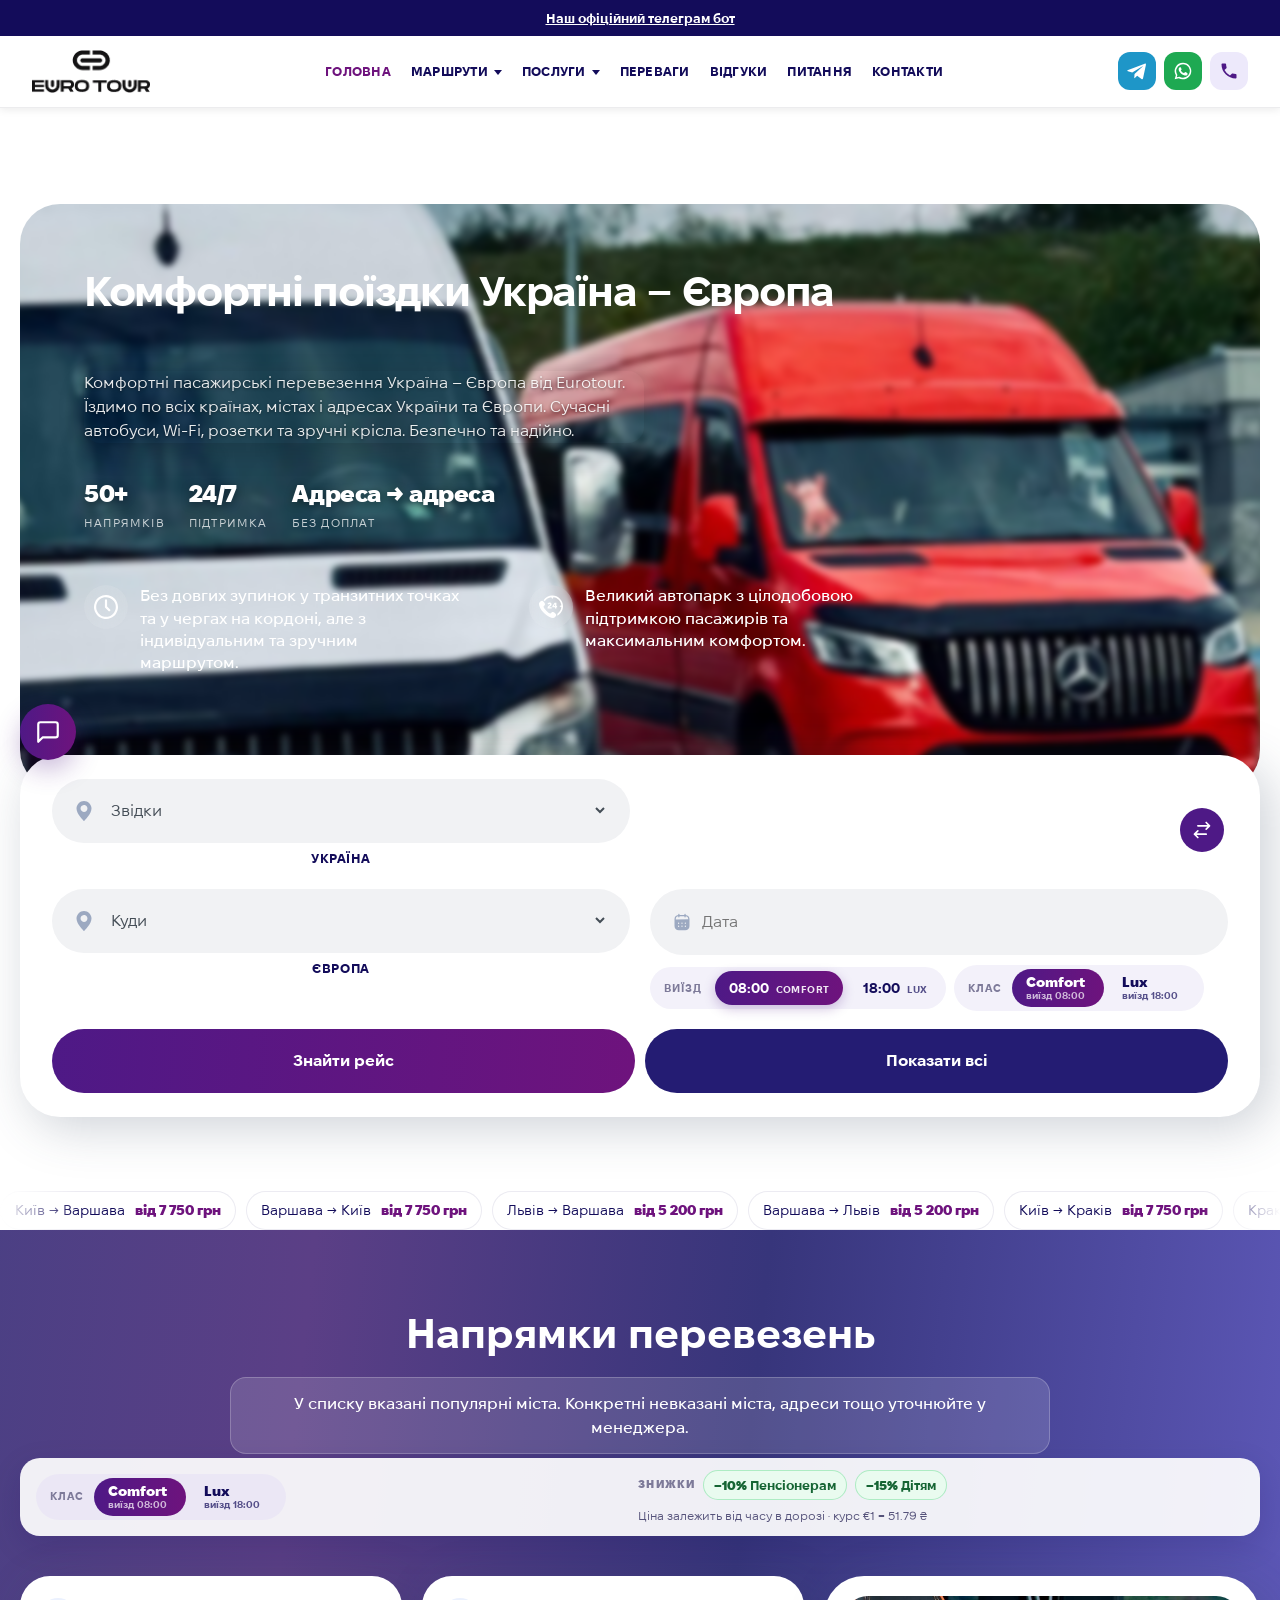
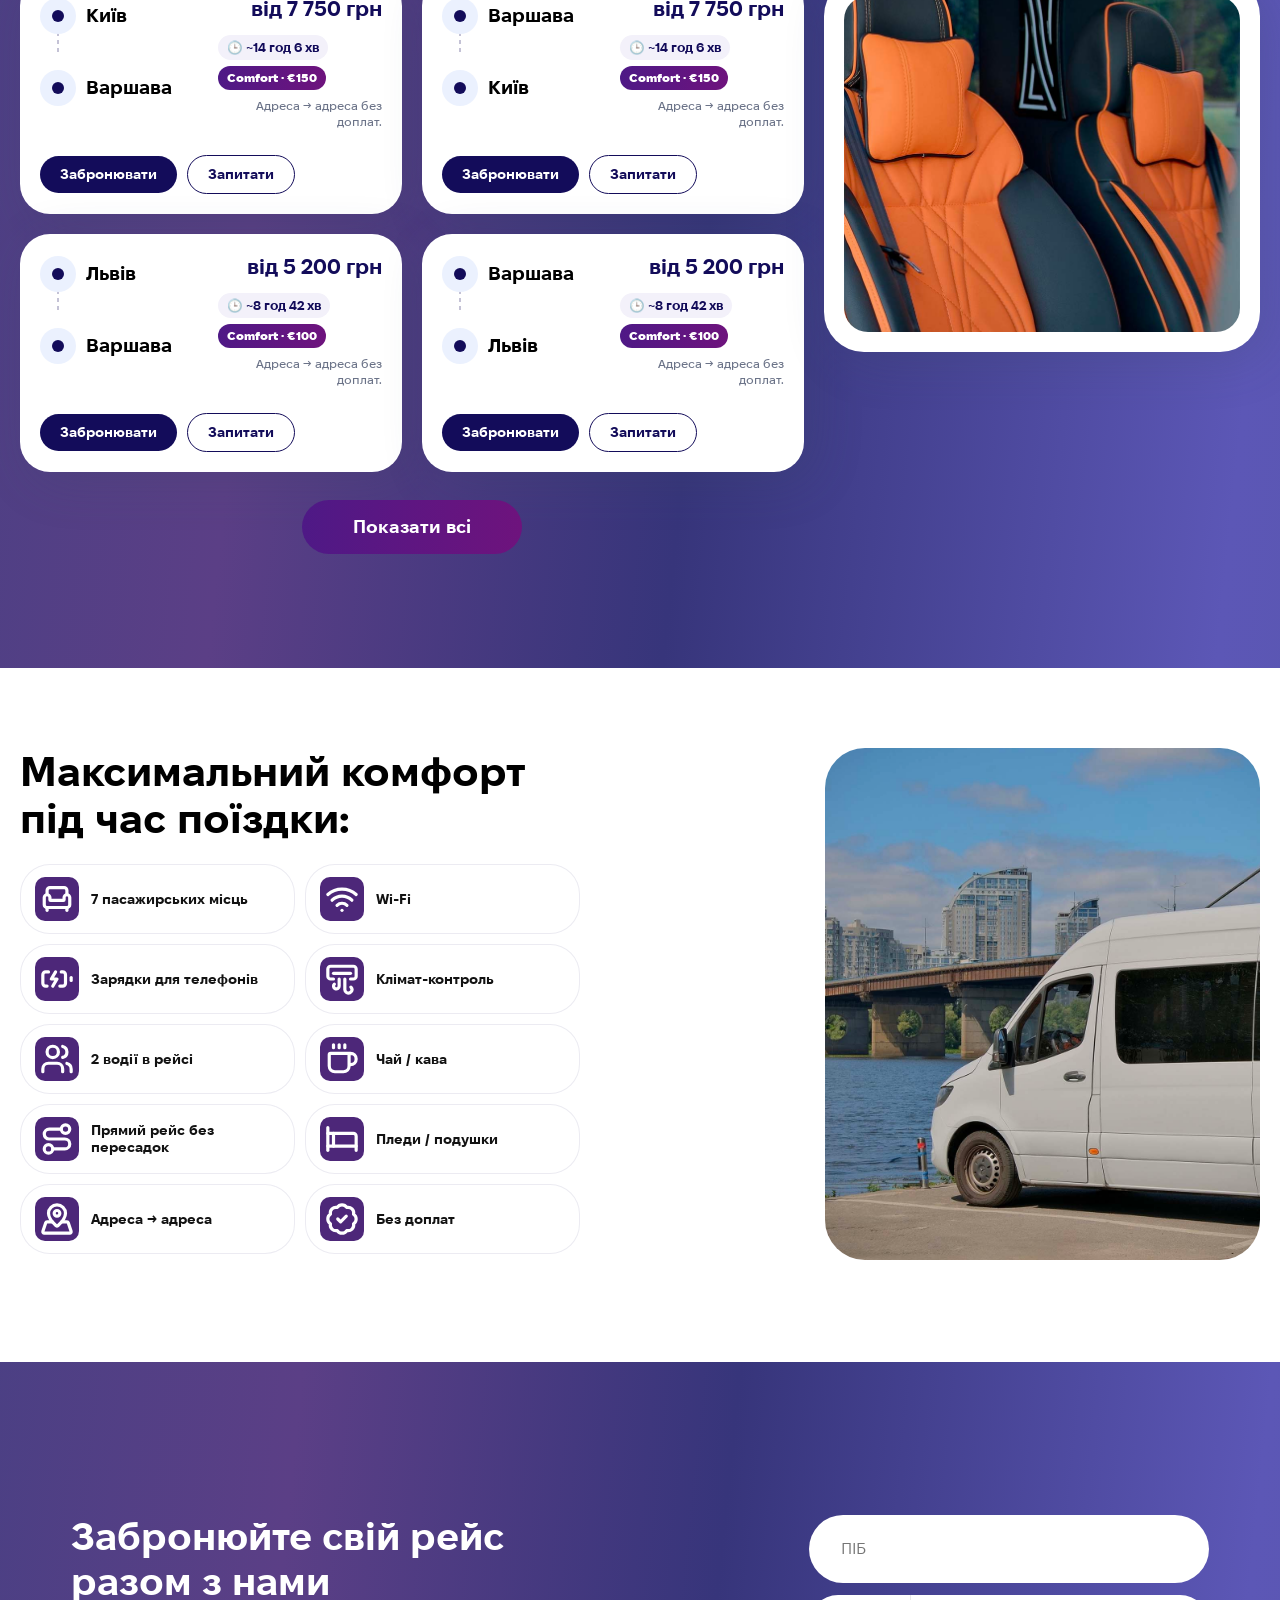
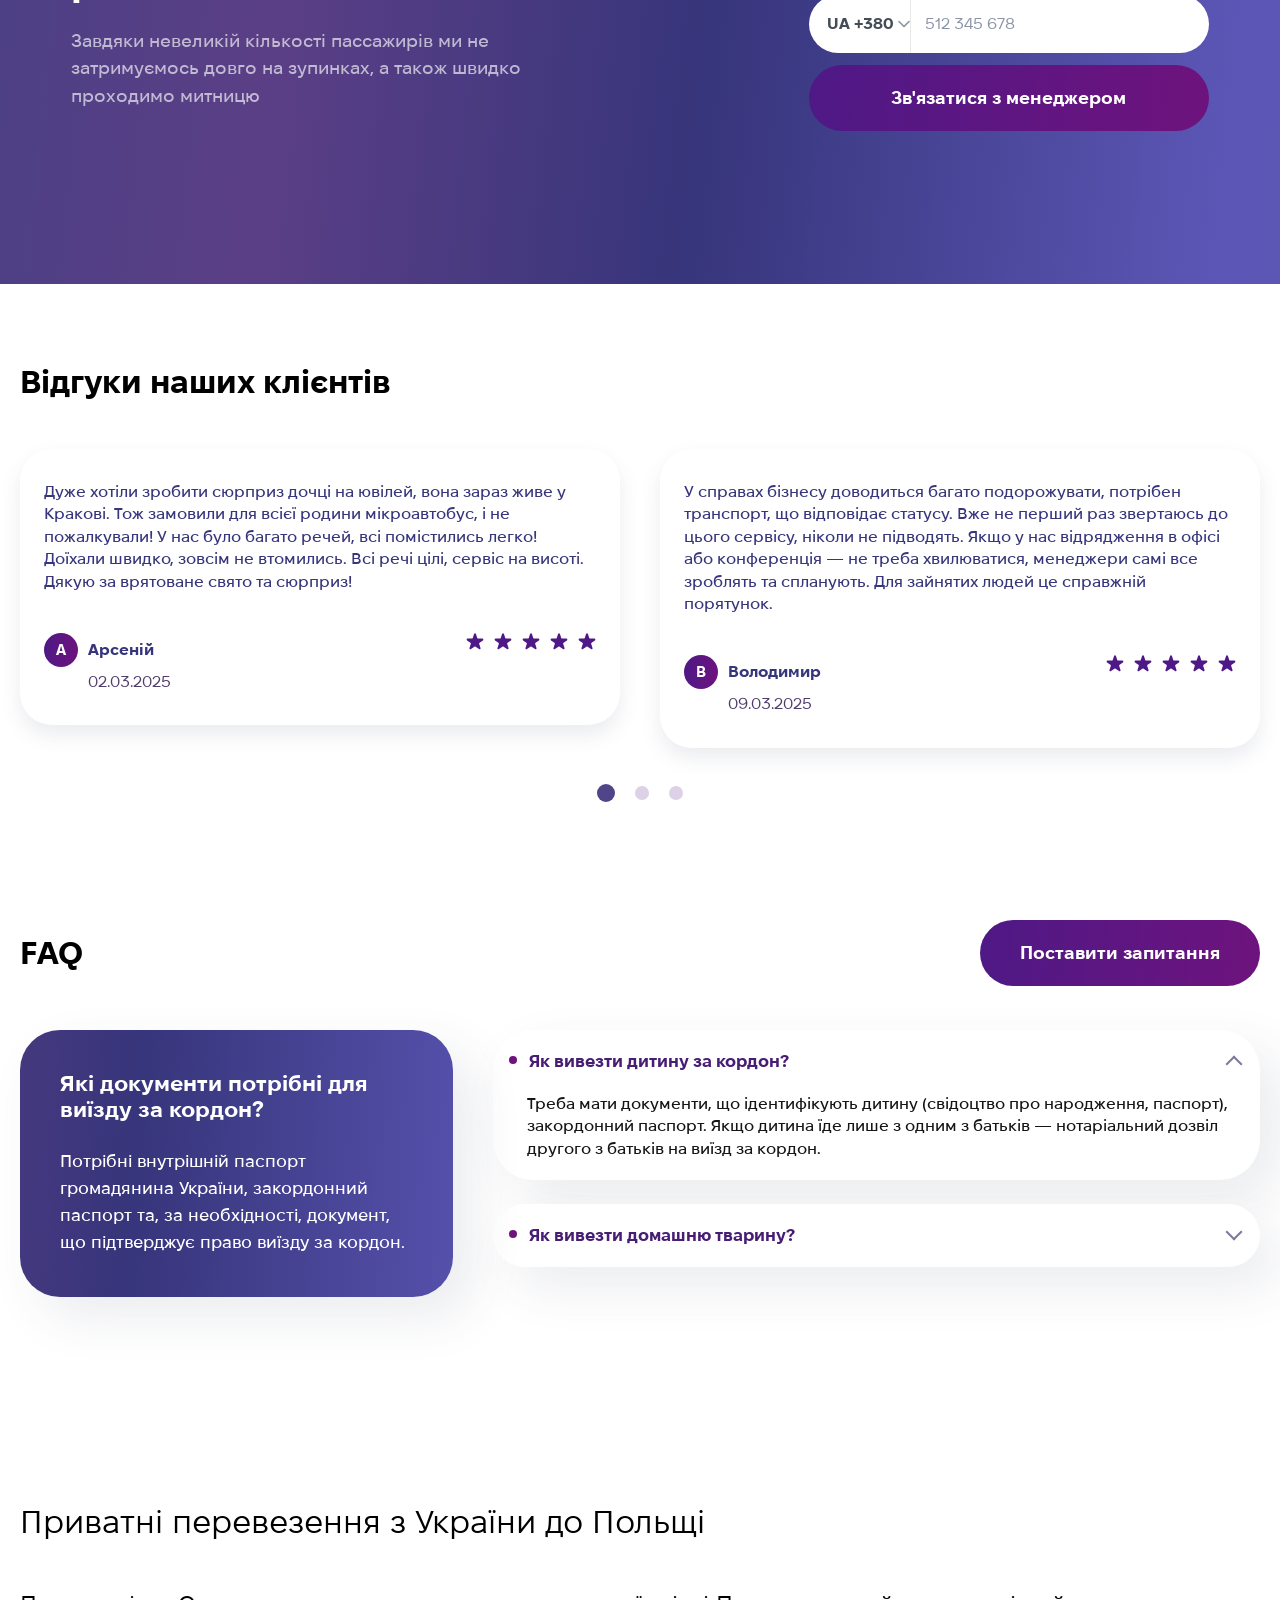
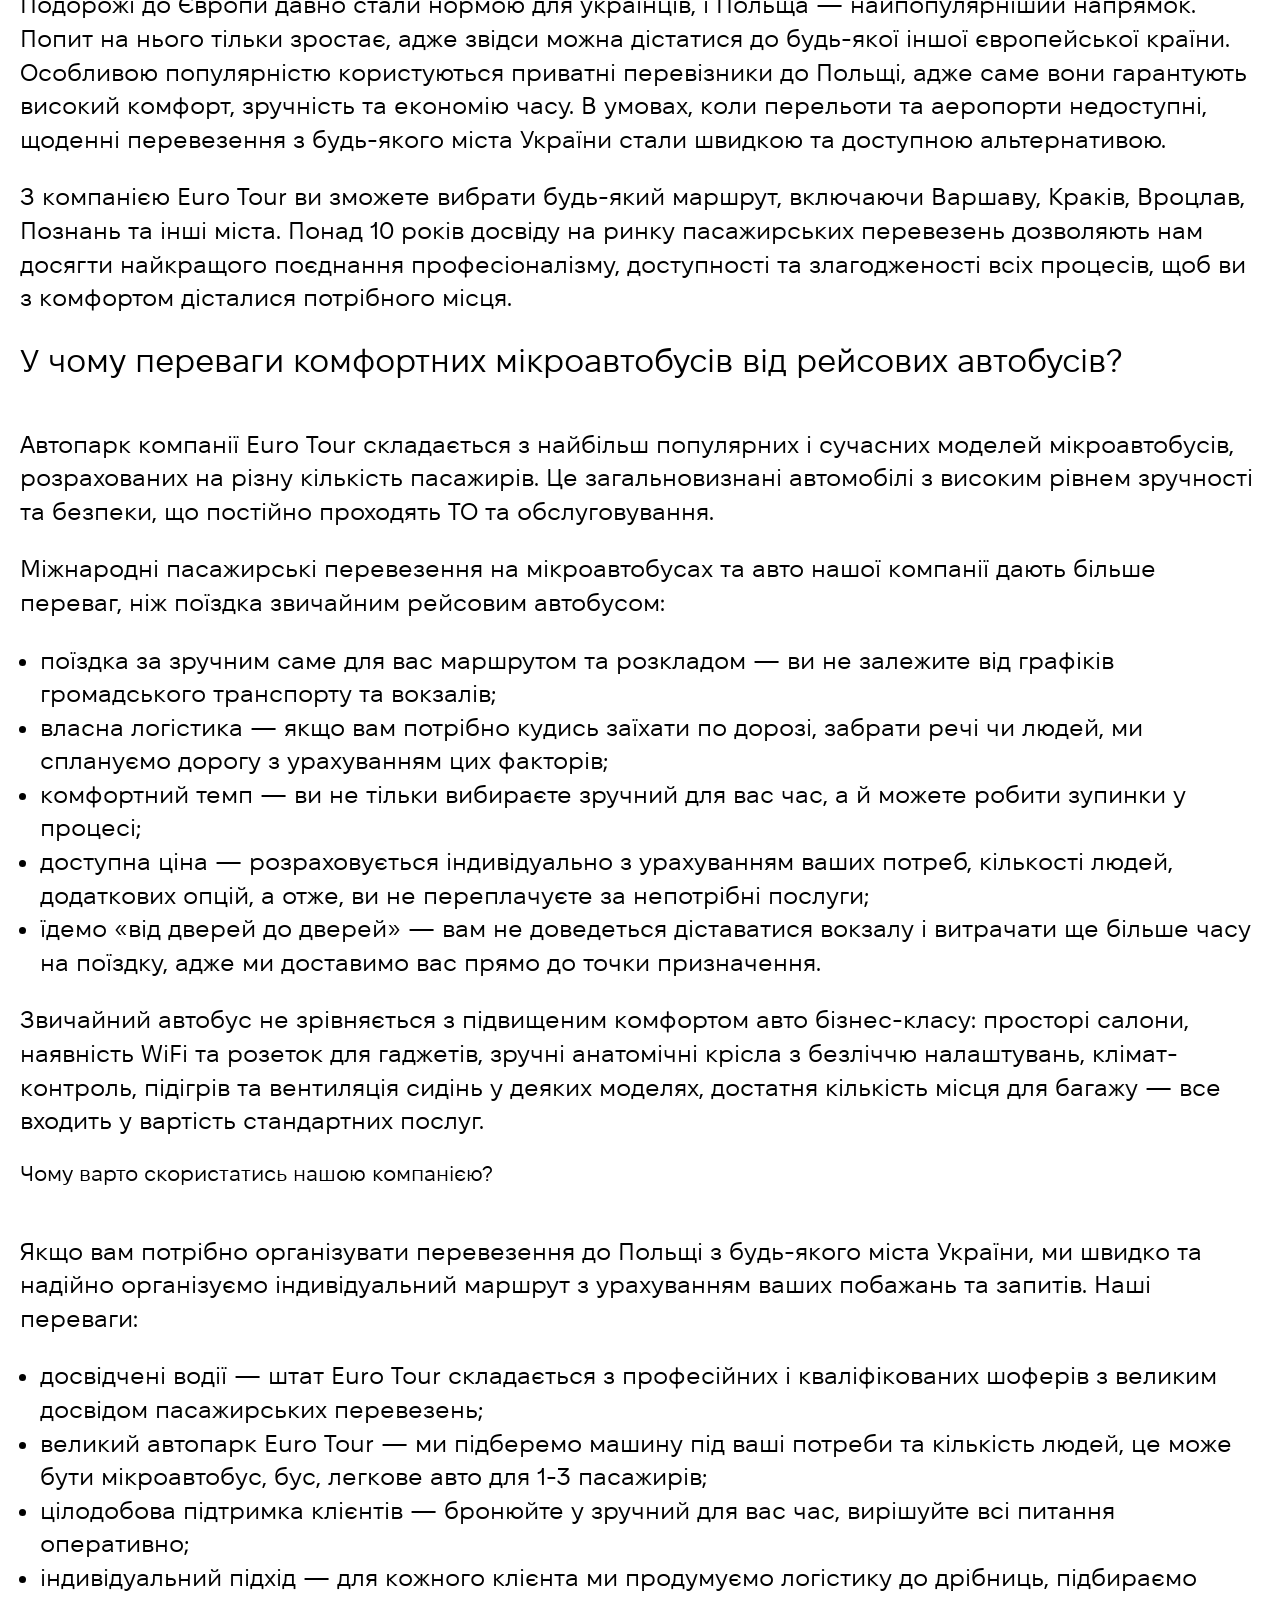
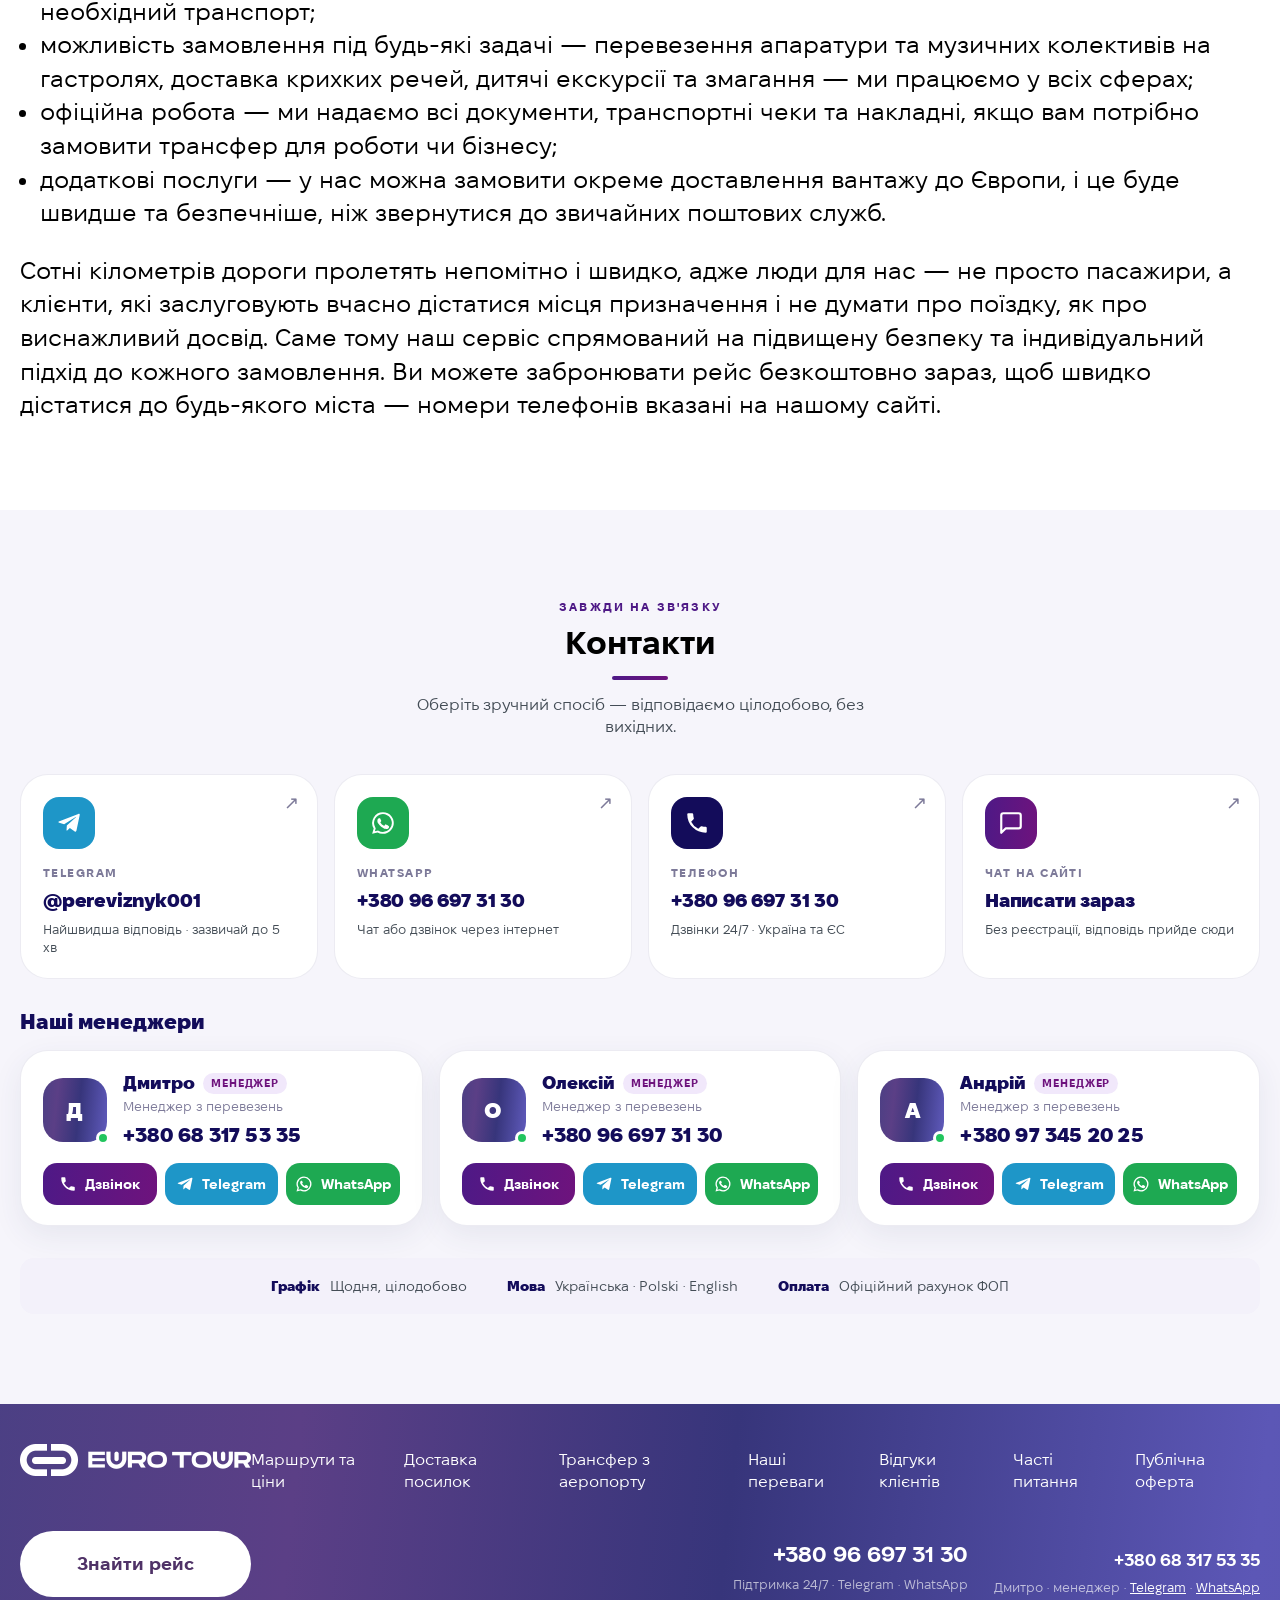
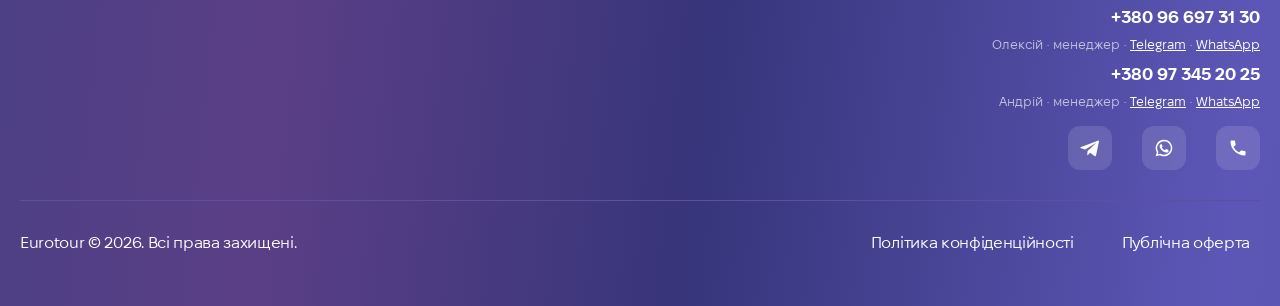
==== commit 2f92386a: "Add Madrid routes" ====
--- a/index.html
+++ b/index.html
@@ -309,7 +309,7 @@
 					<ul id="menu-header-meny" class="header__nav-list">
 <li class="menu-item current-menu-item"><a href="#top">Головна</a></li>
 <li class="menu-item menu-item-has-children"><a href="#routes">Маршрути</a>
-<ul class="sub-menu"><li class="menu-item"><a href="#routes" data-route="9|11">Київ – Варшава</a></li><li class="menu-item"><a href="#routes" data-route="10|11">Львів – Варшава</a></li><li class="menu-item"><a href="#routes" data-route="9|120">Київ – Краків</a></li><li class="menu-item"><a href="#routes" data-route="9|122">Київ – Берлін</a></li><li class="menu-item"><a href="#routes" data-route="9|125">Київ – Прага</a></li><li class="menu-item"><a href="#routes" data-route="10|125">Львів – Прага</a></li><li class="menu-item"><a href="#routes" data-route="9|138">Київ – Відень</a></li><li class="menu-item"><a href="#routes" data-route="9|137">Київ – Будапешт</a></li><li class="menu-item"><a href="#routes" data-route="9|146">Київ – Мілан</a></li><li class="menu-item"><a href="#routes" data-route="33|141">Одеса – Кишинів</a></li><li class="menu-item"><a href="#routes" data-action="all-routes">Усі напрямки →</a></li></ul></li>
+<ul class="sub-menu"><li class="menu-item"><a href="#routes" data-route="9|11">Київ – Варшава</a></li><li class="menu-item"><a href="#routes" data-route="110|11">Львів – Варшава</a></li><li class="menu-item"><a href="#routes" data-route="9|115">Київ – Краків</a></li><li class="menu-item"><a href="#routes" data-route="9|122">Київ – Берлін</a></li><li class="menu-item"><a href="#routes" data-route="9|127">Київ – Прага</a></li><li class="menu-item"><a href="#routes" data-route="110|127">Львів – Прага</a></li><li class="menu-item"><a href="#routes" data-route="9|138">Київ – Відень</a></li><li class="menu-item"><a href="#routes" data-route="9|137">Київ – Будапешт</a></li><li class="menu-item"><a href="#routes" data-route="9|147">Київ – Мілан</a></li><li class="menu-item"><a href="#routes" data-route="9|150">Київ – Мадрид</a></li><li class="menu-item"><a href="#routes" data-route="110|150">Львів – Мадрид</a></li><li class="menu-item"><a href="#routes" data-route="141|25">Одеса – Кишинів</a></li><li class="menu-item"><a href="#routes" data-action="all-routes">Усі напрямки →</a></li></ul></li>
 <li class="menu-item menu-item-has-children"><a href="#services">Послуги</a>
 <ul class="sub-menu">
 <li class="menu-item"><a href="#routes">Пасажирські перевезення</a></li>
@@ -347,7 +347,7 @@
 							<ul id="menu-header-meny-1" class="header__mob-nav-ul">
 <li class="menu-item current-menu-item"><a href="#top">Головна</a></li>
 <li class="menu-item menu-item-has-children"><a href="#routes">Маршрути</a>
-<ul class="sub-menu"><li class="menu-item"><a href="#routes" data-route="9|11">Київ – Варшава</a></li><li class="menu-item"><a href="#routes" data-route="10|11">Львів – Варшава</a></li><li class="menu-item"><a href="#routes" data-route="9|120">Київ – Краків</a></li><li class="menu-item"><a href="#routes" data-route="9|122">Київ – Берлін</a></li><li class="menu-item"><a href="#routes" data-route="9|125">Київ – Прага</a></li><li class="menu-item"><a href="#routes" data-route="10|125">Львів – Прага</a></li><li class="menu-item"><a href="#routes" data-route="9|138">Київ – Відень</a></li><li class="menu-item"><a href="#routes" data-route="9|137">Київ – Будапешт</a></li><li class="menu-item"><a href="#routes" data-route="9|146">Київ – Мілан</a></li><li class="menu-item"><a href="#routes" data-route="33|141">Одеса – Кишинів</a></li><li class="menu-item"><a href="#routes" data-action="all-routes">Усі напрямки →</a></li></ul></li>
+<ul class="sub-menu"><li class="menu-item"><a href="#routes" data-route="9|11">Київ – Варшава</a></li><li class="menu-item"><a href="#routes" data-route="110|11">Львів – Варшава</a></li><li class="menu-item"><a href="#routes" data-route="9|115">Київ – Краків</a></li><li class="menu-item"><a href="#routes" data-route="9|122">Київ – Берлін</a></li><li class="menu-item"><a href="#routes" data-route="9|127">Київ – Прага</a></li><li class="menu-item"><a href="#routes" data-route="110|127">Львів – Прага</a></li><li class="menu-item"><a href="#routes" data-route="9|138">Київ – Відень</a></li><li class="menu-item"><a href="#routes" data-route="9|137">Київ – Будапешт</a></li><li class="menu-item"><a href="#routes" data-route="9|147">Київ – Мілан</a></li><li class="menu-item"><a href="#routes" data-route="9|150">Київ – Мадрид</a></li><li class="menu-item"><a href="#routes" data-route="110|150">Львів – Мадрид</a></li><li class="menu-item"><a href="#routes" data-route="141|25">Одеса – Кишинів</a></li><li class="menu-item"><a href="#routes" data-action="all-routes">Усі напрямки →</a></li></ul></li>
 <li class="menu-item menu-item-has-children"><a href="#services">Послуги</a>
 <ul class="sub-menu">
 <li class="menu-item"><a href="#routes">Пасажирські перевезення</a></li>
@@ -466,6 +466,7 @@
                                                     <option value="32">Луцьк</option>
                                                     <option value="110">Львів</option>
                                                     <option value="34">Люблін</option>
+                                                    <option value="150">Мадрид</option>
                                                     <option value="33">Мапп Угринів</option>
                                                     <option value="113">Медика</option>
                                                     <option value="130">Мукачево</option>
@@ -536,6 +537,7 @@
                                                     <option value="32">Луцьк</option>
                                                     <option value="110">Львів</option>
                                                     <option value="34">Люблін</option>
+                                                    <option value="150">Мадрид</option>
                                                     <option value="33">Мапп Угринів</option>
                                                     <option value="113">Медика</option>
                                                     <option value="130">Мукачево</option>
@@ -2896,6 +2898,178 @@
             <button class="btnv3 air-open-btn" data-popup-current="booking-form-popup" style="padding: 10px 20px; font-size: 14px; text-decoration: none; color: white; background-color: #130c5a; border-radius: 40px; width: auto; display: inline-block; text-align: center; border: none; cursor: pointer;">
                 Забронювати            </button>
             <a href="#" data-details="amsterdam-lviv" class="btnv3" style="padding: 10px 20px; font-size: 14px; text-decoration: none; color: #130c5a; background-color: transparent; border: 1px solid #130c5a; border-radius: 40px; width: auto; display: inline-block; text-align: center;">
+                Запитати            </a>
+        </div>
+    </div>
+</div>
+<div class="direction-element" data-from="9" data-to="150" data-stops="30,31,110,121,148" data-from-name="Київ" data-to-name="Мадрид" data-departure-times='["08:00","18:00"]' style="align-items: stretch;">
+    <div class="direction-element__location" style="display: flex; flex-direction: column;">
+        <div class="direction-location-element">
+            <div class="direction-location-element__icon-wrapper">
+                <div class="direction-location-element__icon"></div>
+            </div>
+            <div class="direction-location-element__info">
+                <p class="direction-location-element__city" style="font-weight: 600;">
+                    Київ                </p>
+                <p class="direction-location-element__description">Центральний автовокзал</p>
+            </div>
+        </div>
+
+        <div class="direction-location-element">
+            <div class="direction-location-element__icon-wrapper">
+                <div class="direction-location-element__icon"></div>
+            </div>
+            <div class="direction-location-element__info">
+                <p class="direction-location-element__city" style="font-weight: 600;">
+                    Мадрид                </p>
+                <p class="direction-location-element__description">Estación Sur de Autobuses, Méndez Álvaro</p>
+            </div>
+        </div>
+
+        <div class="direction-element__date-hint" style="margin-top: auto; padding-top: 15px; color: #666; font-size: 14px; font-weight: 600;">
+            Відправлення Сьогодні        </div>
+    </div>
+    <div class="direction-element__time" style="display: flex; flex-direction: column; justify-content: space-between;">
+        <div>
+            <div class="et-price-block"><span class="et-price-old">від 14 940 грн</span><p class="direction-element__price" data-original-price="від 12 450 грн">від 12 450 грн</p></div>
+            <p class="et-card-door-note">Адреса → адреса без доплат.</p>
+            <div class="direction-element__free-time-container">
+                            </div>
+        </div>
+
+        <div class="direction-element__buttons" style="display: flex; gap: 10px; justify-content: flex-end; margin-top: 10px; flex-wrap: wrap;">
+            <button class="btnv3 air-open-btn" data-popup-current="booking-form-popup" style="padding: 10px 20px; font-size: 14px; text-decoration: none; color: white; background-color: #130c5a; border-radius: 40px; width: auto; display: inline-block; text-align: center; border: none; cursor: pointer;">
+                Забронювати            </button>
+            <a href="#" data-details="kyyiv-madryd" class="btnv3" style="padding: 10px 20px; font-size: 14px; text-decoration: none; color: #130c5a; background-color: transparent; border: 1px solid #130c5a; border-radius: 40px; width: auto; display: inline-block; text-align: center;">
+                Запитати            </a>
+        </div>
+    </div>
+</div>
+<div class="direction-element" data-from="150" data-to="9" data-stops="148,121,110,31,30" data-from-name="Мадрид" data-to-name="Київ" data-departure-times='["08:00","18:00"]' style="align-items: stretch;">
+    <div class="direction-element__location" style="display: flex; flex-direction: column;">
+        <div class="direction-location-element">
+            <div class="direction-location-element__icon-wrapper">
+                <div class="direction-location-element__icon"></div>
+            </div>
+            <div class="direction-location-element__info">
+                <p class="direction-location-element__city" style="font-weight: 600;">
+                    Мадрид                </p>
+                <p class="direction-location-element__description">Estación Sur de Autobuses, Méndez Álvaro</p>
+            </div>
+        </div>
+
+        <div class="direction-location-element">
+            <div class="direction-location-element__icon-wrapper">
+                <div class="direction-location-element__icon"></div>
+            </div>
+            <div class="direction-location-element__info">
+                <p class="direction-location-element__city" style="font-weight: 600;">
+                    Київ                </p>
+                <p class="direction-location-element__description">Центральний автовокзал</p>
+            </div>
+        </div>
+
+        <div class="direction-element__date-hint" style="margin-top: auto; padding-top: 15px; color: #666; font-size: 14px; font-weight: 600;">
+            Відправлення Сьогодні        </div>
+    </div>
+    <div class="direction-element__time" style="display: flex; flex-direction: column; justify-content: space-between;">
+        <div>
+            <div class="et-price-block"><span class="et-price-old">від 14 940 грн</span><p class="direction-element__price" data-original-price="від 12 450 грн">від 12 450 грн</p></div>
+            <p class="et-card-door-note">Адреса → адреса без доплат.</p>
+            <div class="direction-element__free-time-container">
+                            </div>
+        </div>
+
+        <div class="direction-element__buttons" style="display: flex; gap: 10px; justify-content: flex-end; margin-top: 10px; flex-wrap: wrap;">
+            <button class="btnv3 air-open-btn" data-popup-current="booking-form-popup" style="padding: 10px 20px; font-size: 14px; text-decoration: none; color: white; background-color: #130c5a; border-radius: 40px; width: auto; display: inline-block; text-align: center; border: none; cursor: pointer;">
+                Забронювати            </button>
+            <a href="#" data-details="madryd-kyyiv" class="btnv3" style="padding: 10px 20px; font-size: 14px; text-decoration: none; color: #130c5a; background-color: transparent; border: 1px solid #130c5a; border-radius: 40px; width: auto; display: inline-block; text-align: center;">
+                Запитати            </a>
+        </div>
+    </div>
+</div>
+<div class="direction-element" data-from="110" data-to="150" data-stops="115,120,121,148" data-from-name="Львів" data-to-name="Мадрид" data-departure-times='["08:00","18:00"]' style="align-items: stretch;">
+    <div class="direction-element__location" style="display: flex; flex-direction: column;">
+        <div class="direction-location-element">
+            <div class="direction-location-element__icon-wrapper">
+                <div class="direction-location-element__icon"></div>
+            </div>
+            <div class="direction-location-element__info">
+                <p class="direction-location-element__city" style="font-weight: 600;">
+                    Львів                </p>
+                <p class="direction-location-element__description">Автовокзал, вул. Стрийська, 109</p>
+            </div>
+        </div>
+
+        <div class="direction-location-element">
+            <div class="direction-location-element__icon-wrapper">
+                <div class="direction-location-element__icon"></div>
+            </div>
+            <div class="direction-location-element__info">
+                <p class="direction-location-element__city" style="font-weight: 600;">
+                    Мадрид                </p>
+                <p class="direction-location-element__description">Estación Sur de Autobuses, Méndez Álvaro</p>
+            </div>
+        </div>
+
+        <div class="direction-element__date-hint" style="margin-top: auto; padding-top: 15px; color: #666; font-size: 14px; font-weight: 600;">
+            Відправлення Сьогодні        </div>
+    </div>
+    <div class="direction-element__time" style="display: flex; flex-direction: column; justify-content: space-between;">
+        <div>
+            <div class="et-price-block"><span class="et-price-old">від 13 080 грн</span><p class="direction-element__price" data-original-price="від 10 900 грн">від 10 900 грн</p></div>
+            <p class="et-card-door-note">Адреса → адреса без доплат.</p>
+            <div class="direction-element__free-time-container">
+                            </div>
+        </div>
+
+        <div class="direction-element__buttons" style="display: flex; gap: 10px; justify-content: flex-end; margin-top: 10px; flex-wrap: wrap;">
+            <button class="btnv3 air-open-btn" data-popup-current="booking-form-popup" style="padding: 10px 20px; font-size: 14px; text-decoration: none; color: white; background-color: #130c5a; border-radius: 40px; width: auto; display: inline-block; text-align: center; border: none; cursor: pointer;">
+                Забронювати            </button>
+            <a href="#" data-details="lviv-madryd" class="btnv3" style="padding: 10px 20px; font-size: 14px; text-decoration: none; color: #130c5a; background-color: transparent; border: 1px solid #130c5a; border-radius: 40px; width: auto; display: inline-block; text-align: center;">
+                Запитати            </a>
+        </div>
+    </div>
+</div>
+<div class="direction-element" data-from="150" data-to="110" data-stops="148,121,120,115" data-from-name="Мадрид" data-to-name="Львів" data-departure-times='["08:00","18:00"]' style="align-items: stretch;">
+    <div class="direction-element__location" style="display: flex; flex-direction: column;">
+        <div class="direction-location-element">
+            <div class="direction-location-element__icon-wrapper">
+                <div class="direction-location-element__icon"></div>
+            </div>
+            <div class="direction-location-element__info">
+                <p class="direction-location-element__city" style="font-weight: 600;">
+                    Мадрид                </p>
+                <p class="direction-location-element__description">Estación Sur de Autobuses, Méndez Álvaro</p>
+            </div>
+        </div>
+
+        <div class="direction-location-element">
+            <div class="direction-location-element__icon-wrapper">
+                <div class="direction-location-element__icon"></div>
+            </div>
+            <div class="direction-location-element__info">
+                <p class="direction-location-element__city" style="font-weight: 600;">
+                    Львів                </p>
+                <p class="direction-location-element__description">Автовокзал, вул. Стрийська, 109</p>
+            </div>
+        </div>
+
+        <div class="direction-element__date-hint" style="margin-top: auto; padding-top: 15px; color: #666; font-size: 14px; font-weight: 600;">
+            Відправлення Сьогодні        </div>
+    </div>
+    <div class="direction-element__time" style="display: flex; flex-direction: column; justify-content: space-between;">
+        <div>
+            <div class="et-price-block"><span class="et-price-old">від 13 080 грн</span><p class="direction-element__price" data-original-price="від 10 900 грн">від 10 900 грн</p></div>
+            <p class="et-card-door-note">Адреса → адреса без доплат.</p>
+            <div class="direction-element__free-time-container">
+                            </div>
+        </div>
+
+        <div class="direction-element__buttons" style="display: flex; gap: 10px; justify-content: flex-end; margin-top: 10px; flex-wrap: wrap;">
+            <button class="btnv3 air-open-btn" data-popup-current="booking-form-popup" style="padding: 10px 20px; font-size: 14px; text-decoration: none; color: white; background-color: #130c5a; border-radius: 40px; width: auto; display: inline-block; text-align: center; border: none; cursor: pointer;">
+                Забронювати            </button>
+            <a href="#" data-details="madryd-lviv" class="btnv3" style="padding: 10px 20px; font-size: 14px; text-decoration: none; color: #130c5a; background-color: transparent; border: 1px solid #130c5a; border-radius: 40px; width: auto; display: inline-block; text-align: center;">
                 Запитати            </a>
         </div>
     </div>
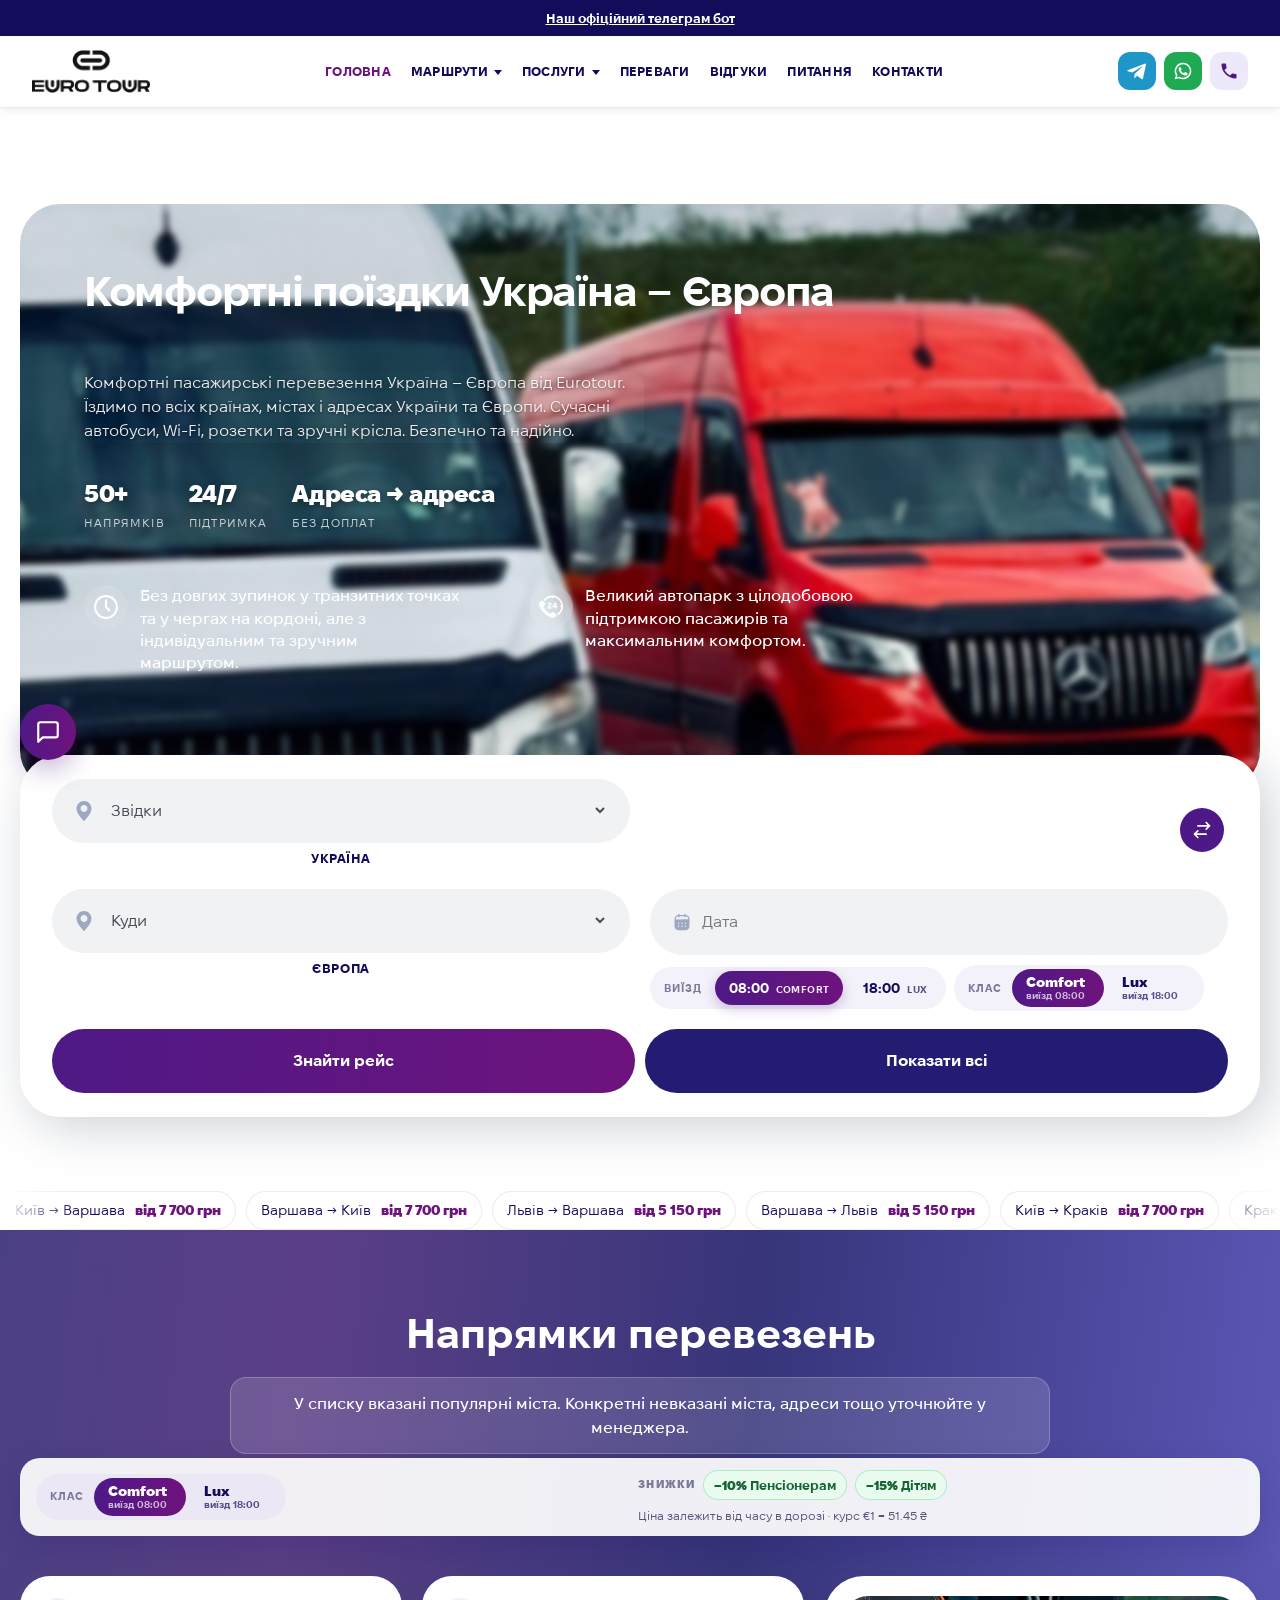
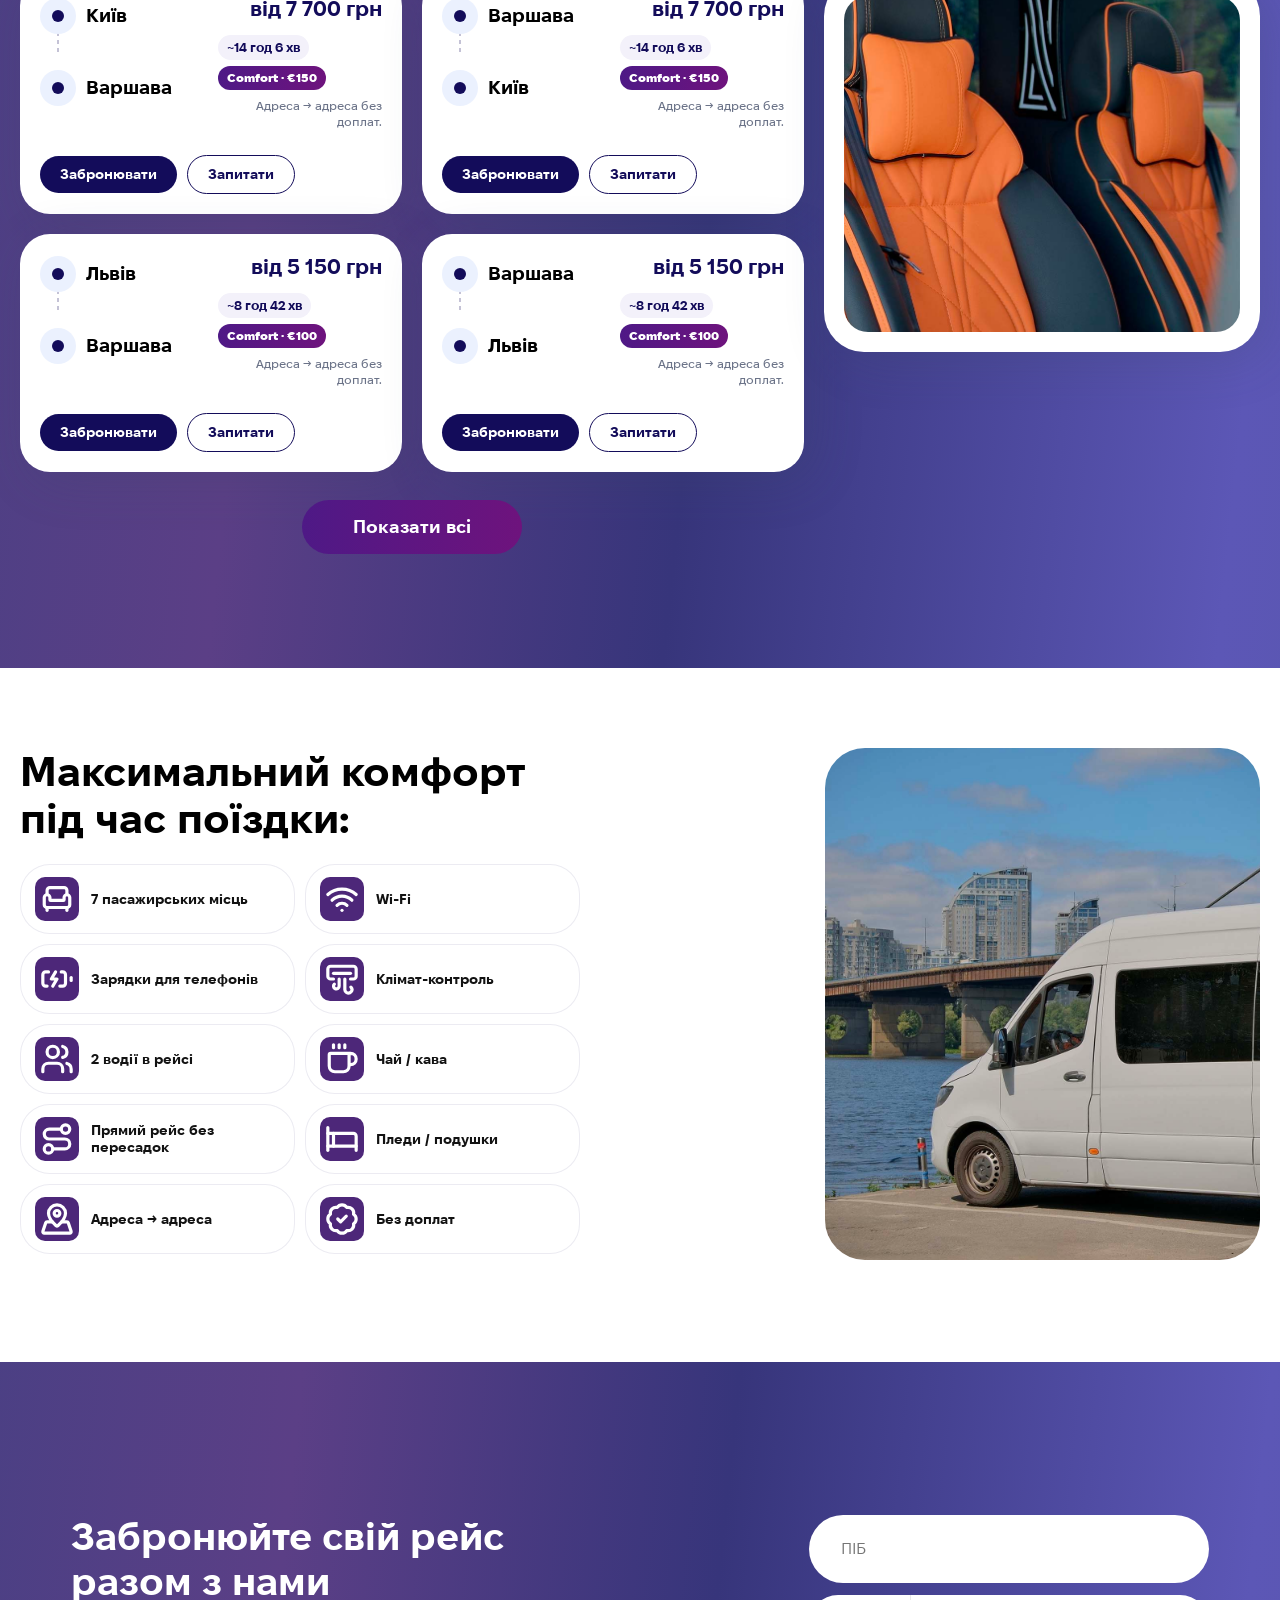
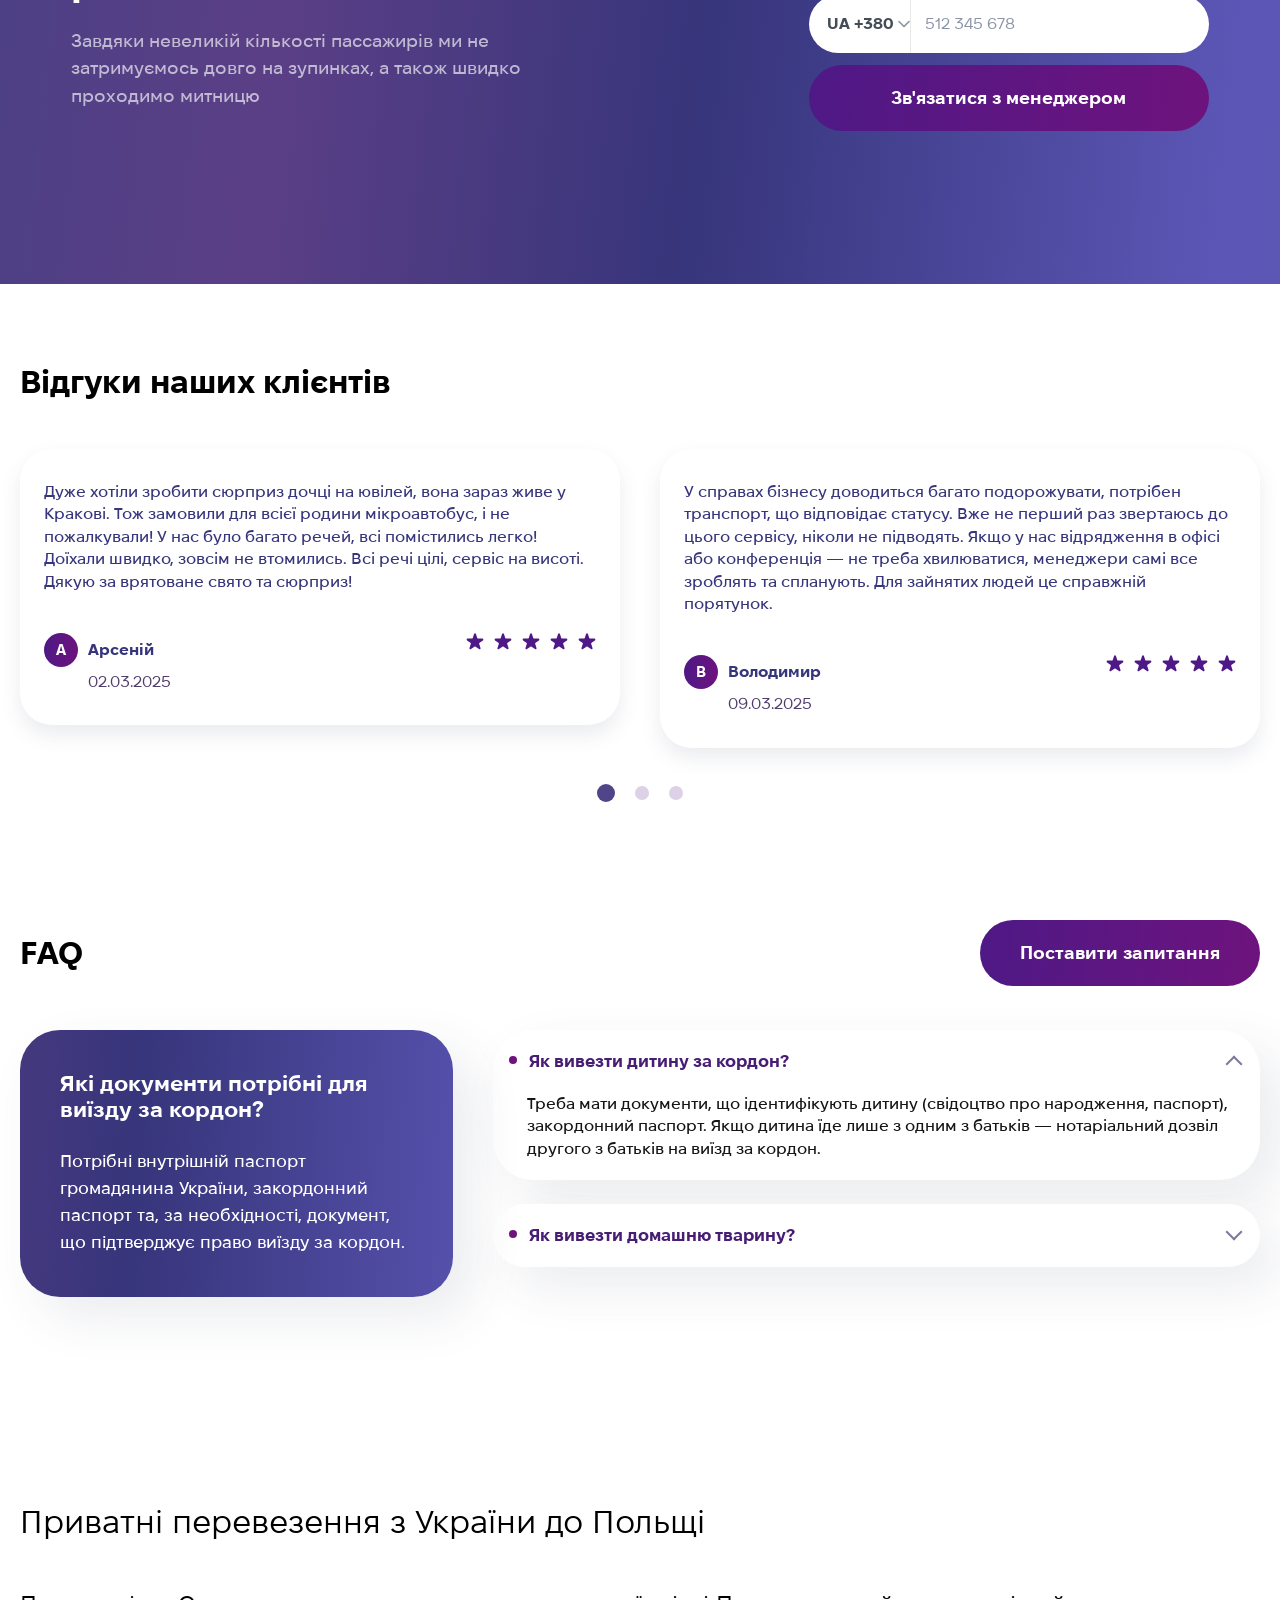
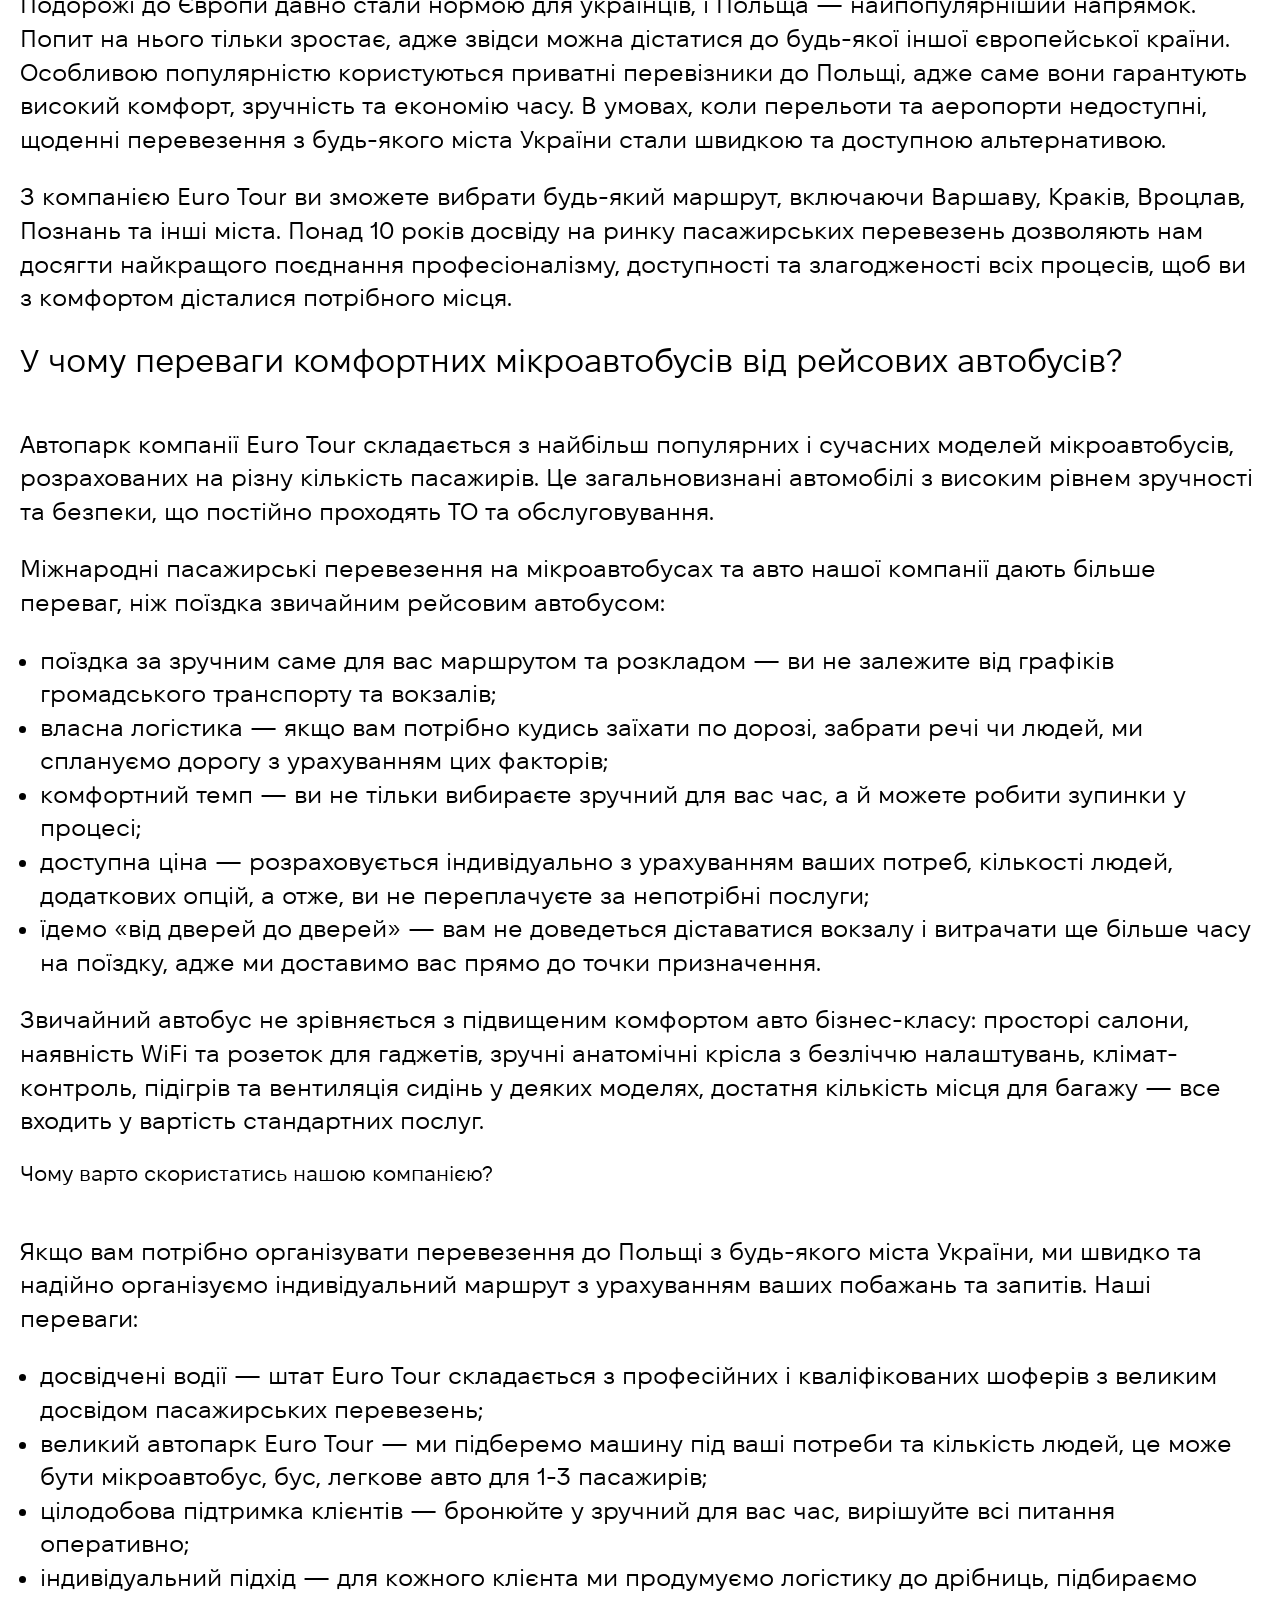
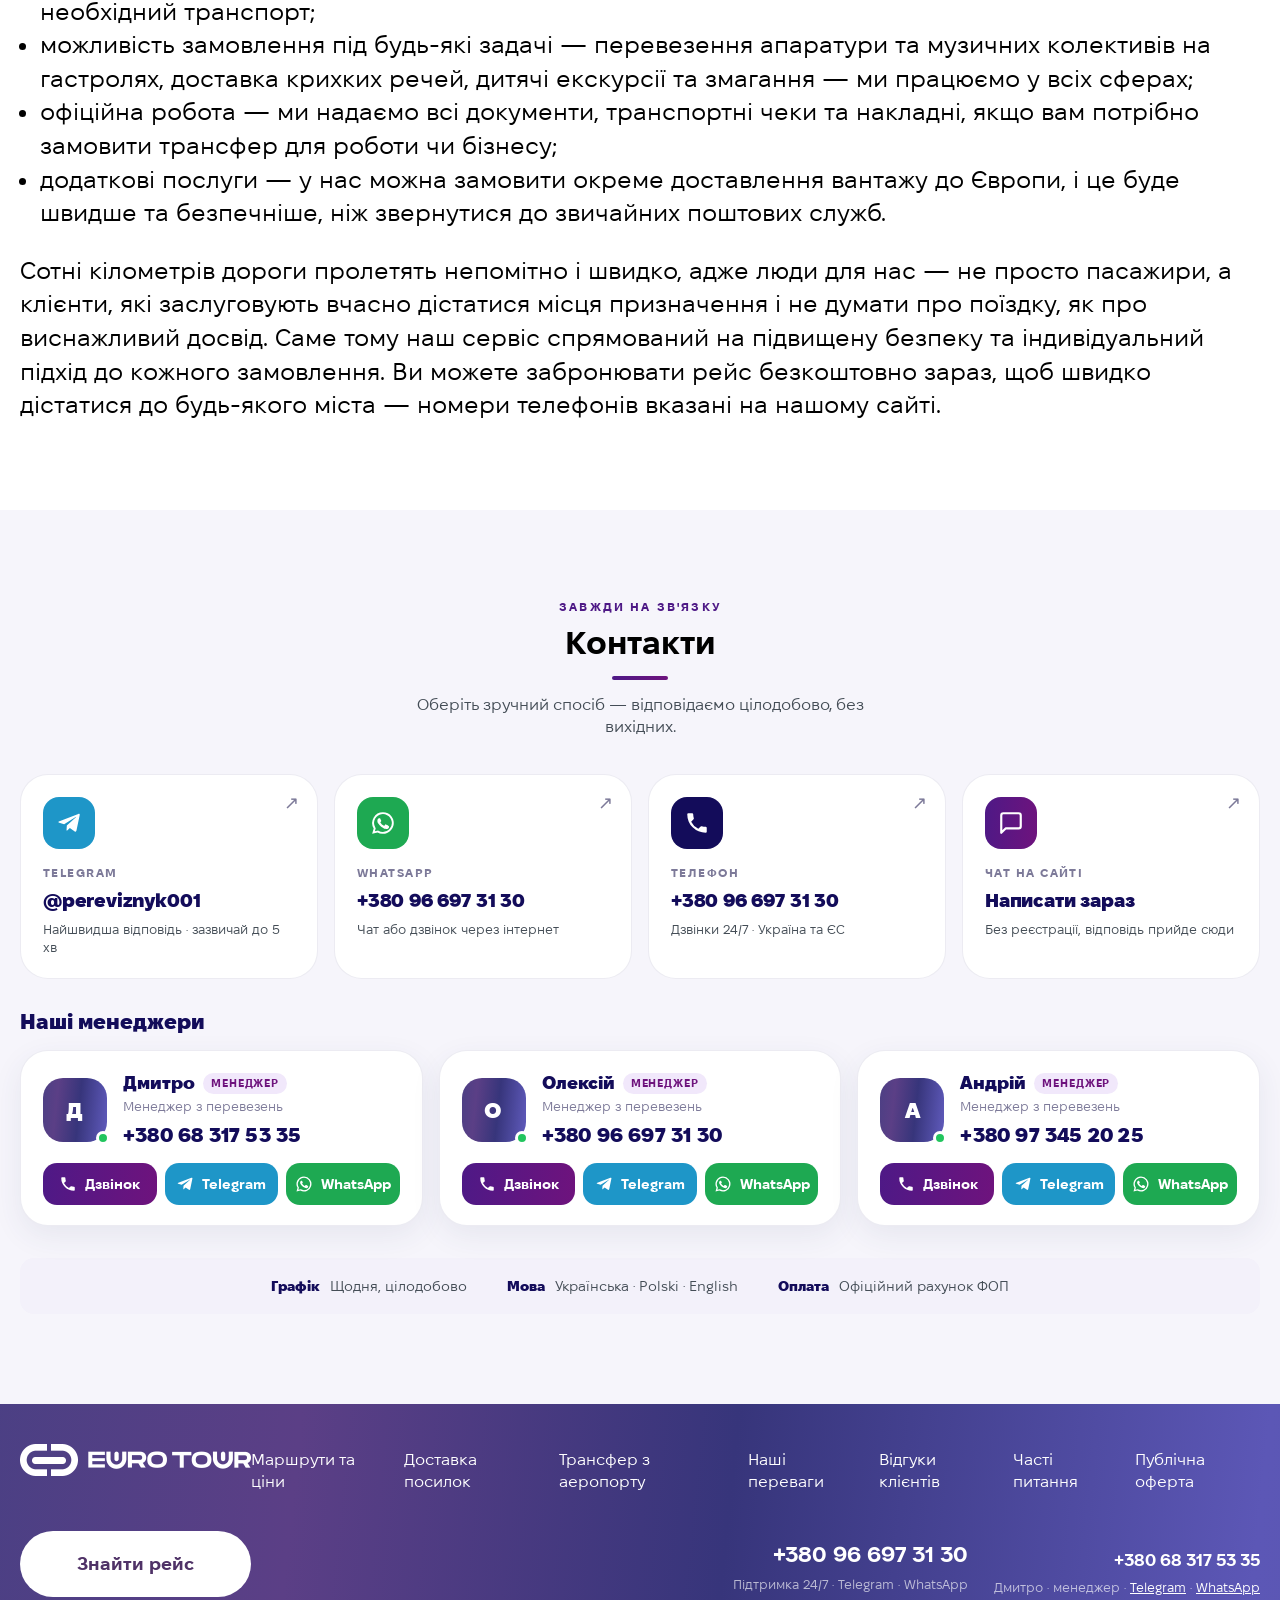
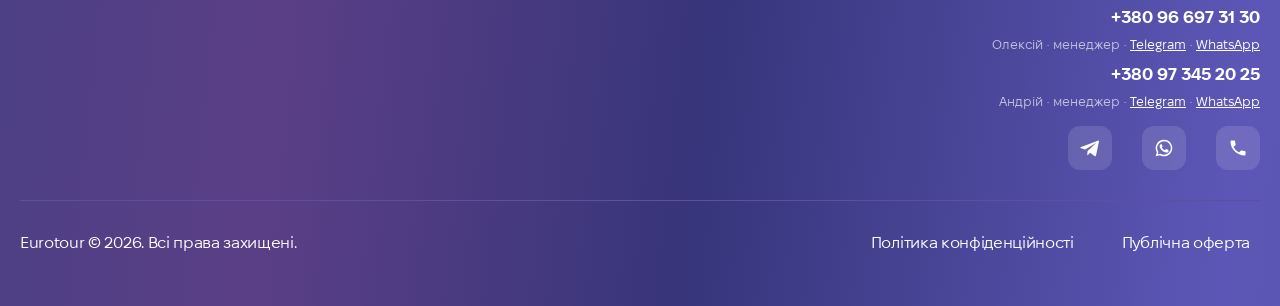
==== commit 6bce378d: "Improve booking passenger totals and expand routes" ====
--- a/index.html
+++ b/index.html
@@ -289,10 +289,10 @@
 .inp-form.inp-form--intl-phone .et-phone-intl__tel,.inp-form.inp-form--intl-phone input.et-phone-intl__tel,.search__input-wrapper .et-phone-intl__tel{width:100%!important;padding:18px 0!important;margin:0!important;border:none!important;border-radius:0!important;background:transparent!important;box-shadow:none!important;outline:none!important;font-size:16px!important;color:#444d56!important}
 .inp-form.inp-form--intl-phone input.inp-form__inp{padding-left:0!important;background:transparent!important}
 </style>
-<link rel="stylesheet" href="css/local-et.css" id="eurotour-local-payment-css">
-<script src="js/route-prices.js" id="eurotour-route-prices-js"></script>
-<script src="js/local-search.js" id="eurotour-local-search-js" defer=""></script>
-<script src="js/local-forms.js" id="eurotour-local-forms-js" defer=""></script>
+<link rel="stylesheet" href="css/local-et.css?v=20260916pax" id="eurotour-local-payment-css">
+<script src="js/route-prices.js?v=20260916routes" id="eurotour-route-prices-js"></script>
+<script src="js/local-search.js?v=20260916routes" id="eurotour-local-search-js" defer=""></script>
+<script src="js/local-forms.js?v=20260916pax" id="eurotour-local-forms-js" defer=""></script>
 </head>
 
 <body>
@@ -309,7 +309,7 @@
 					<ul id="menu-header-meny" class="header__nav-list">
 <li class="menu-item current-menu-item"><a href="#top">Головна</a></li>
 <li class="menu-item menu-item-has-children"><a href="#routes">Маршрути</a>
-<ul class="sub-menu"><li class="menu-item"><a href="#routes" data-route="9|11">Київ – Варшава</a></li><li class="menu-item"><a href="#routes" data-route="110|11">Львів – Варшава</a></li><li class="menu-item"><a href="#routes" data-route="9|115">Київ – Краків</a></li><li class="menu-item"><a href="#routes" data-route="9|122">Київ – Берлін</a></li><li class="menu-item"><a href="#routes" data-route="9|127">Київ – Прага</a></li><li class="menu-item"><a href="#routes" data-route="110|127">Львів – Прага</a></li><li class="menu-item"><a href="#routes" data-route="9|138">Київ – Відень</a></li><li class="menu-item"><a href="#routes" data-route="9|137">Київ – Будапешт</a></li><li class="menu-item"><a href="#routes" data-route="9|147">Київ – Мілан</a></li><li class="menu-item"><a href="#routes" data-route="9|150">Київ – Мадрид</a></li><li class="menu-item"><a href="#routes" data-route="110|150">Львів – Мадрид</a></li><li class="menu-item"><a href="#routes" data-route="141|25">Одеса – Кишинів</a></li><li class="menu-item"><a href="#routes" data-action="all-routes">Усі напрямки →</a></li></ul></li>
+<ul class="sub-menu"><li class="menu-item"><a href="#routes" data-route="9|11">Київ – Варшава</a></li><li class="menu-item"><a href="#routes" data-route="110|11">Львів – Варшава</a></li><li class="menu-item"><a href="#routes" data-route="9|115">Київ – Краків</a></li><li class="menu-item"><a href="#routes" data-route="9|122">Київ – Берлін</a></li><li class="menu-item"><a href="#routes" data-route="9|127">Київ – Прага</a></li><li class="menu-item"><a href="#routes" data-route="110|127">Львів – Прага</a></li><li class="menu-item"><a href="#routes" data-route="9|138">Київ – Відень</a></li><li class="menu-item"><a href="#routes" data-route="9|137">Київ – Будапешт</a></li><li class="menu-item"><a href="#routes" data-route="9|147">Київ – Мілан</a></li><li class="menu-item"><a href="#routes" data-route="9|150">Київ – Мадрид</a></li><li class="menu-item"><a href="#routes" data-route="110|150">Львів – Мадрид</a></li><li class="menu-item"><a href="#routes" data-route="9|151">Київ – Барселона</a></li><li class="menu-item"><a href="#routes" data-route="9|158">Київ – Лісабон</a></li><li class="menu-item"><a href="#routes" data-route="9|160">Київ – Рим</a></li><li class="menu-item"><a href="#routes" data-route="110|156">Львів – Ніцца</a></li><li class="menu-item"><a href="#routes" data-route="141|25">Одеса – Кишинів</a></li><li class="menu-item"><a href="#routes" data-action="all-routes">Усі напрямки →</a></li></ul></li>
 <li class="menu-item menu-item-has-children"><a href="#services">Послуги</a>
 <ul class="sub-menu">
 <li class="menu-item"><a href="#routes">Пасажирські перевезення</a></li>
@@ -347,7 +347,7 @@
 							<ul id="menu-header-meny-1" class="header__mob-nav-ul">
 <li class="menu-item current-menu-item"><a href="#top">Головна</a></li>
 <li class="menu-item menu-item-has-children"><a href="#routes">Маршрути</a>
-<ul class="sub-menu"><li class="menu-item"><a href="#routes" data-route="9|11">Київ – Варшава</a></li><li class="menu-item"><a href="#routes" data-route="110|11">Львів – Варшава</a></li><li class="menu-item"><a href="#routes" data-route="9|115">Київ – Краків</a></li><li class="menu-item"><a href="#routes" data-route="9|122">Київ – Берлін</a></li><li class="menu-item"><a href="#routes" data-route="9|127">Київ – Прага</a></li><li class="menu-item"><a href="#routes" data-route="110|127">Львів – Прага</a></li><li class="menu-item"><a href="#routes" data-route="9|138">Київ – Відень</a></li><li class="menu-item"><a href="#routes" data-route="9|137">Київ – Будапешт</a></li><li class="menu-item"><a href="#routes" data-route="9|147">Київ – Мілан</a></li><li class="menu-item"><a href="#routes" data-route="9|150">Київ – Мадрид</a></li><li class="menu-item"><a href="#routes" data-route="110|150">Львів – Мадрид</a></li><li class="menu-item"><a href="#routes" data-route="141|25">Одеса – Кишинів</a></li><li class="menu-item"><a href="#routes" data-action="all-routes">Усі напрямки →</a></li></ul></li>
+<ul class="sub-menu"><li class="menu-item"><a href="#routes" data-route="9|11">Київ – Варшава</a></li><li class="menu-item"><a href="#routes" data-route="110|11">Львів – Варшава</a></li><li class="menu-item"><a href="#routes" data-route="9|115">Київ – Краків</a></li><li class="menu-item"><a href="#routes" data-route="9|122">Київ – Берлін</a></li><li class="menu-item"><a href="#routes" data-route="9|127">Київ – Прага</a></li><li class="menu-item"><a href="#routes" data-route="110|127">Львів – Прага</a></li><li class="menu-item"><a href="#routes" data-route="9|138">Київ – Відень</a></li><li class="menu-item"><a href="#routes" data-route="9|137">Київ – Будапешт</a></li><li class="menu-item"><a href="#routes" data-route="9|147">Київ – Мілан</a></li><li class="menu-item"><a href="#routes" data-route="9|150">Київ – Мадрид</a></li><li class="menu-item"><a href="#routes" data-route="110|150">Львів – Мадрид</a></li><li class="menu-item"><a href="#routes" data-route="9|151">Київ – Барселона</a></li><li class="menu-item"><a href="#routes" data-route="9|158">Київ – Лісабон</a></li><li class="menu-item"><a href="#routes" data-route="9|160">Київ – Рим</a></li><li class="menu-item"><a href="#routes" data-route="110|156">Львів – Ніцца</a></li><li class="menu-item"><a href="#routes" data-route="141|25">Одеса – Кишинів</a></li><li class="menu-item"><a href="#routes" data-action="all-routes">Усі напрямки →</a></li></ul></li>
 <li class="menu-item menu-item-has-children"><a href="#services">Послуги</a>
 <ul class="sub-menu">
 <li class="menu-item"><a href="#routes">Пасажирські перевезення</a></li>
@@ -467,6 +467,20 @@
                                                     <option value="110">Львів</option>
                                                     <option value="34">Люблін</option>
                                                     <option value="150">Мадрид</option>
+                                                    <option value="151">Барселона</option>
+                                                    <option value="152">Валенсія</option>
+                                                    <option value="153">Аліканте</option>
+                                                    <option value="154">Ліон</option>
+                                                    <option value="155">Марсель</option>
+                                                    <option value="156">Ніцца</option>
+                                                    <option value="157">Страсбург</option>
+                                                    <option value="158">Лісабон</option>
+                                                    <option value="159">Порту</option>
+                                                    <option value="160">Рим</option>
+                                                    <option value="161">Венеція</option>
+                                                    <option value="162">Болонья</option>
+                                                    <option value="163">Турин</option>
+                                                    <option value="164">Неаполь</option>
                                                     <option value="33">Мапп Угринів</option>
                                                     <option value="113">Медика</option>
                                                     <option value="130">Мукачево</option>
@@ -538,6 +552,20 @@
                                                     <option value="110">Львів</option>
                                                     <option value="34">Люблін</option>
                                                     <option value="150">Мадрид</option>
+                                                    <option value="151">Барселона</option>
+                                                    <option value="152">Валенсія</option>
+                                                    <option value="153">Аліканте</option>
+                                                    <option value="154">Ліон</option>
+                                                    <option value="155">Марсель</option>
+                                                    <option value="156">Ніцца</option>
+                                                    <option value="157">Страсбург</option>
+                                                    <option value="158">Лісабон</option>
+                                                    <option value="159">Порту</option>
+                                                    <option value="160">Рим</option>
+                                                    <option value="161">Венеція</option>
+                                                    <option value="162">Болонья</option>
+                                                    <option value="163">Турин</option>
+                                                    <option value="164">Неаполь</option>
                                                     <option value="33">Мапп Угринів</option>
                                                     <option value="113">Медика</option>
                                                     <option value="130">Мукачево</option>
@@ -750,7 +778,7 @@
 
                                 <div class="direction-sec__direction">
 
-<div class="direction-element" data-from="9" data-to="11" data-stops="30,31,32,33,34" data-from-name="Київ" data-to-name="Варшава" data-departure-times="[" 08:00","18:00"]"="" style="align-items: stretch;">
+<div class="direction-element" data-from="9" data-to="11" data-stops="30,31,32,33,34" data-from-name="Київ" data-to-name="Варшава" data-departure-times='["08:00","18:00"]' style="align-items: stretch;">
     <div class="direction-element__location" style="display: flex; flex-direction: column;">
         <div class="direction-location-element">
             <div class="direction-location-element__icon-wrapper">
@@ -779,7 +807,7 @@
     </div>
     <div class="direction-element__time" style="display: flex; flex-direction: column; justify-content: space-between;">
         <div>
-            <div class="et-price-block"><span class="et-price-old">від 5 040 грн</span><p class="direction-element__price" data-original-price="від 4 200 грн">від 4 200 грн</p></div>
+            <div class="et-price-block"><span class="et-price-old">від 9 240 грн</span><p class="direction-element__price" data-original-price="від 7 700 грн">від 7 700 грн</p></div>
             <p class="et-card-door-note">Адреса → адреса без доплат.</p>
             <div class="direction-element__free-time-container">
                             </div>
@@ -793,7 +821,7 @@
         </div>
     </div>
 </div>
-<div class="direction-element" data-from="11" data-to="9" data-stops="34,33,32,31,30" data-from-name="Варшава" data-to-name="Київ" data-departure-times="[" 08:00","18:00"]"="" style="align-items: stretch;">
+<div class="direction-element" data-from="11" data-to="9" data-stops="34,33,32,31,30" data-from-name="Варшава" data-to-name="Київ" data-departure-times='["08:00","18:00"]' style="align-items: stretch;">
     <div class="direction-element__location" style="display: flex; flex-direction: column;">
         <div class="direction-location-element">
             <div class="direction-location-element__icon-wrapper">
@@ -822,7 +850,7 @@
     </div>
     <div class="direction-element__time" style="display: flex; flex-direction: column; justify-content: space-between;">
         <div>
-            <div class="et-price-block"><span class="et-price-old">від 5 040 грн</span><p class="direction-element__price" data-original-price="від 4 200 грн">від 4 200 грн</p></div>
+            <div class="et-price-block"><span class="et-price-old">від 9 240 грн</span><p class="direction-element__price" data-original-price="від 7 700 грн">від 7 700 грн</p></div>
             <p class="et-card-door-note">Адреса → адреса без доплат.</p>
             <div class="direction-element__free-time-container">
                             </div>
@@ -836,7 +864,7 @@
         </div>
     </div>
 </div>
-<div class="direction-element" data-from="110" data-to="11" data-stops="111,34" data-from-name="Львів" data-to-name="Варшава" data-departure-times="[" 08:00","18:00"]"="" style="align-items: stretch;">
+<div class="direction-element" data-from="110" data-to="11" data-stops="111,34" data-from-name="Львів" data-to-name="Варшава" data-departure-times='["08:00","18:00"]' style="align-items: stretch;">
     <div class="direction-element__location" style="display: flex; flex-direction: column;">
         <div class="direction-location-element">
             <div class="direction-location-element__icon-wrapper">
@@ -865,7 +893,7 @@
     </div>
     <div class="direction-element__time" style="display: flex; flex-direction: column; justify-content: space-between;">
         <div>
-            <div class="et-price-block"><span class="et-price-old">від 3 720 грн</span><p class="direction-element__price" data-original-price="від 3 100 грн">від 3 100 грн</p></div>
+            <div class="et-price-block"><span class="et-price-old">від 6 180 грн</span><p class="direction-element__price" data-original-price="від 5 150 грн">від 5 150 грн</p></div>
             <p class="et-card-door-note">Адреса → адреса без доплат.</p>
             <div class="direction-element__free-time-container">
                             </div>
@@ -879,7 +907,7 @@
         </div>
     </div>
 </div>
-<div class="direction-element" data-from="11" data-to="110" data-stops="34,111" data-from-name="Варшава" data-to-name="Львів" data-departure-times="[" 08:00","18:00"]"="" style="align-items: stretch;">
+<div class="direction-element" data-from="11" data-to="110" data-stops="34,111" data-from-name="Варшава" data-to-name="Львів" data-departure-times='["08:00","18:00"]' style="align-items: stretch;">
     <div class="direction-element__location" style="display: flex; flex-direction: column;">
         <div class="direction-location-element">
             <div class="direction-location-element__icon-wrapper">
@@ -908,7 +936,7 @@
     </div>
     <div class="direction-element__time" style="display: flex; flex-direction: column; justify-content: space-between;">
         <div>
-            <div class="et-price-block"><span class="et-price-old">від 3 720 грн</span><p class="direction-element__price" data-original-price="від 3 100 грн">від 3 100 грн</p></div>
+            <div class="et-price-block"><span class="et-price-old">від 6 180 грн</span><p class="direction-element__price" data-original-price="від 5 150 грн">від 5 150 грн</p></div>
             <p class="et-card-door-note">Адреса → адреса без доплат.</p>
             <div class="direction-element__free-time-container">
                             </div>
@@ -924,7 +952,7 @@
 </div>
 <div class="direction-sec__extra" id="direction-extra" aria-hidden="true">
 <div class="direction-sec__extra-inner">
-<div class="direction-element" data-from="9" data-to="115" data-stops="30,31,110,112,113,114" data-from-name="Київ" data-to-name="Краків" data-departure-times="[" 08:00","18:00"]"="" style="align-items: stretch;">
+<div class="direction-element" data-from="9" data-to="115" data-stops="30,31,110,112,113,114" data-from-name="Київ" data-to-name="Краків" data-departure-times='["08:00","18:00"]' style="align-items: stretch;">
     <div class="direction-element__location" style="display: flex; flex-direction: column;">
         <div class="direction-location-element">
             <div class="direction-location-element__icon-wrapper">
@@ -953,7 +981,7 @@
     </div>
     <div class="direction-element__time" style="display: flex; flex-direction: column; justify-content: space-between;">
         <div>
-            <div class="et-price-block"><span class="et-price-old">від 5 280 грн</span><p class="direction-element__price" data-original-price="від 4 400 грн">від 4 400 грн</p></div>
+            <div class="et-price-block"><span class="et-price-old">від 9 240 грн</span><p class="direction-element__price" data-original-price="від 7 700 грн">від 7 700 грн</p></div>
             <p class="et-card-door-note">Адреса → адреса без доплат.</p>
             <div class="direction-element__free-time-container">
                             </div>
@@ -967,7 +995,7 @@
         </div>
     </div>
 </div>
-<div class="direction-element" data-from="115" data-to="9" data-stops="114,113,112,110,31,30" data-from-name="Краків" data-to-name="Київ" data-departure-times="[" 08:00","18:00"]"="" style="align-items: stretch;">
+<div class="direction-element" data-from="115" data-to="9" data-stops="114,113,112,110,31,30" data-from-name="Краків" data-to-name="Київ" data-departure-times='["08:00","18:00"]' style="align-items: stretch;">
     <div class="direction-element__location" style="display: flex; flex-direction: column;">
         <div class="direction-location-element">
             <div class="direction-location-element__icon-wrapper">
@@ -996,7 +1024,7 @@
     </div>
     <div class="direction-element__time" style="display: flex; flex-direction: column; justify-content: space-between;">
         <div>
-            <div class="et-price-block"><span class="et-price-old">від 5 280 грн</span><p class="direction-element__price" data-original-price="від 4 400 грн">від 4 400 грн</p></div>
+            <div class="et-price-block"><span class="et-price-old">від 9 240 грн</span><p class="direction-element__price" data-original-price="від 7 700 грн">від 7 700 грн</p></div>
             <p class="et-card-door-note">Адреса → адреса без доплат.</p>
             <div class="direction-element__free-time-container">
                             </div>
@@ -1010,7 +1038,7 @@
         </div>
     </div>
 </div>
-<div class="direction-element" data-from="110" data-to="115" data-stops="112,113,114,116" data-from-name="Львів" data-to-name="Краків" data-departure-times="[" 08:00","18:00"]"="" style="align-items: stretch;">
+<div class="direction-element" data-from="110" data-to="115" data-stops="112,113,114,116" data-from-name="Львів" data-to-name="Краків" data-departure-times='["08:00","18:00"]' style="align-items: stretch;">
     <div class="direction-element__location" style="display: flex; flex-direction: column;">
         <div class="direction-location-element">
             <div class="direction-location-element__icon-wrapper">
@@ -1039,7 +1067,7 @@
     </div>
     <div class="direction-element__time" style="display: flex; flex-direction: column; justify-content: space-between;">
         <div>
-            <div class="et-price-block"><span class="et-price-old">від 3 480 грн</span><p class="direction-element__price" data-original-price="від 2 900 грн">від 2 900 грн</p></div>
+            <div class="et-price-block"><span class="et-price-old">від 5 580 грн</span><p class="direction-element__price" data-original-price="від 4 650 грн">від 4 650 грн</p></div>
             <p class="et-card-door-note">Адреса → адреса без доплат.</p>
             <div class="direction-element__free-time-container">
                             </div>
@@ -1053,7 +1081,7 @@
         </div>
     </div>
 </div>
-<div class="direction-element" data-from="115" data-to="110" data-stops="116,114,113,112" data-from-name="Краків" data-to-name="Львів" data-departure-times="[" 08:00","18:00"]"="" style="align-items: stretch;">
+<div class="direction-element" data-from="115" data-to="110" data-stops="116,114,113,112" data-from-name="Краків" data-to-name="Львів" data-departure-times='["08:00","18:00"]' style="align-items: stretch;">
     <div class="direction-element__location" style="display: flex; flex-direction: column;">
         <div class="direction-location-element">
             <div class="direction-location-element__icon-wrapper">
@@ -1082,7 +1110,7 @@
     </div>
     <div class="direction-element__time" style="display: flex; flex-direction: column; justify-content: space-between;">
         <div>
-            <div class="et-price-block"><span class="et-price-old">від 3 480 грн</span><p class="direction-element__price" data-original-price="від 2 900 грн">від 2 900 грн</p></div>
+            <div class="et-price-block"><span class="et-price-old">від 5 580 грн</span><p class="direction-element__price" data-original-price="від 4 650 грн">від 4 650 грн</p></div>
             <p class="et-card-door-note">Адреса → адреса без доплат.</p>
             <div class="direction-element__free-time-container">
                             </div>
@@ -1096,7 +1124,7 @@
         </div>
     </div>
 </div>
-<div class="direction-element" data-from="9" data-to="121" data-stops="30,117,31,118,119,110,113,116,115,120" data-from-name="Київ" data-to-name="Вроцлав" data-departure-times="[" 08:00","18:00"]"="" style="align-items: stretch;">
+<div class="direction-element" data-from="9" data-to="121" data-stops="30,117,31,118,119,110,113,116,115,120" data-from-name="Київ" data-to-name="Вроцлав" data-departure-times='["08:00","18:00"]' style="align-items: stretch;">
     <div class="direction-element__location" style="display: flex; flex-direction: column;">
         <div class="direction-location-element">
             <div class="direction-location-element__icon-wrapper">
@@ -1125,7 +1153,7 @@
     </div>
     <div class="direction-element__time" style="display: flex; flex-direction: column; justify-content: space-between;">
         <div>
-            <div class="et-price-block"><span class="et-price-old">від 5 880 грн</span><p class="direction-element__price" data-original-price="від 4 900 грн">від 4 900 грн</p></div>
+            <div class="et-price-block"><span class="et-price-old">від 9 900 грн</span><p class="direction-element__price" data-original-price="від 8 250 грн">від 8 250 грн</p></div>
             <p class="et-card-door-note">Адреса → адреса без доплат.</p>
             <div class="direction-element__free-time-container">
                             </div>
@@ -1139,7 +1167,7 @@
         </div>
     </div>
 </div>
-<div class="direction-element" data-from="121" data-to="9" data-stops="120,115,116,113,110,119,118,31,117,30" data-from-name="Вроцлав" data-to-name="Київ" data-departure-times="[" 08:00","18:00"]"="" style="align-items: stretch;">
+<div class="direction-element" data-from="121" data-to="9" data-stops="120,115,116,113,110,119,118,31,117,30" data-from-name="Вроцлав" data-to-name="Київ" data-departure-times='["08:00","18:00"]' style="align-items: stretch;">
     <div class="direction-element__location" style="display: flex; flex-direction: column;">
         <div class="direction-location-element">
             <div class="direction-location-element__icon-wrapper">
@@ -1168,7 +1196,7 @@
     </div>
     <div class="direction-element__time" style="display: flex; flex-direction: column; justify-content: space-between;">
         <div>
-            <div class="et-price-block"><span class="et-price-old">від 5 880 грн</span><p class="direction-element__price" data-original-price="від 4 900 грн">від 4 900 грн</p></div>
+            <div class="et-price-block"><span class="et-price-old">від 9 900 грн</span><p class="direction-element__price" data-original-price="від 8 250 грн">від 8 250 грн</p></div>
             <p class="et-card-door-note">Адреса → адреса без доплат.</p>
             <div class="direction-element__free-time-container">
                             </div>
@@ -1182,7 +1210,7 @@
         </div>
     </div>
 </div>
-<div class="direction-element" data-from="110" data-to="121" data-stops="112,113,114,116,115,120" data-from-name="Львів" data-to-name="Вроцлав" data-departure-times="[" 08:00","18:00"]"="" style="align-items: stretch;">
+<div class="direction-element" data-from="110" data-to="121" data-stops="112,113,114,116,115,120" data-from-name="Львів" data-to-name="Вроцлав" data-departure-times='["08:00","18:00"]' style="align-items: stretch;">
     <div class="direction-element__location" style="display: flex; flex-direction: column;">
         <div class="direction-location-element">
             <div class="direction-location-element__icon-wrapper">
@@ -1211,7 +1239,7 @@
     </div>
     <div class="direction-element__time" style="display: flex; flex-direction: column; justify-content: space-between;">
         <div>
-            <div class="et-price-block"><span class="et-price-old">від 4 080 грн</span><p class="direction-element__price" data-original-price="від 3 400 грн">від 3 400 грн</p></div>
+            <div class="et-price-block"><span class="et-price-old">від 6 180 грн</span><p class="direction-element__price" data-original-price="від 5 150 грн">від 5 150 грн</p></div>
             <p class="et-card-door-note">Адреса → адреса без доплат.</p>
             <div class="direction-element__free-time-container">
                             </div>
@@ -1225,7 +1253,7 @@
         </div>
     </div>
 </div>
-<div class="direction-element" data-from="121" data-to="110" data-stops="120,115,116,114,113,112" data-from-name="Вроцлав" data-to-name="Львів" data-departure-times="[" 08:00","18:00"]"="" style="align-items: stretch;">
+<div class="direction-element" data-from="121" data-to="110" data-stops="120,115,116,114,113,112" data-from-name="Вроцлав" data-to-name="Львів" data-departure-times='["08:00","18:00"]' style="align-items: stretch;">
     <div class="direction-element__location" style="display: flex; flex-direction: column;">
         <div class="direction-location-element">
             <div class="direction-location-element__icon-wrapper">
@@ -1254,7 +1282,7 @@
     </div>
     <div class="direction-element__time" style="display: flex; flex-direction: column; justify-content: space-between;">
         <div>
-            <div class="et-price-block"><span class="et-price-old">від 4 080 грн</span><p class="direction-element__price" data-original-price="від 3 400 грн">від 3 400 грн</p></div>
+            <div class="et-price-block"><span class="et-price-old">від 6 180 грн</span><p class="direction-element__price" data-original-price="від 5 150 грн">від 5 150 грн</p></div>
             <p class="et-card-door-note">Адреса → адреса без доплат.</p>
             <div class="direction-element__free-time-container">
                             </div>
@@ -1268,7 +1296,7 @@
         </div>
     </div>
 </div>
-<div class="direction-element" data-from="9" data-to="122" data-stops="30,31,110,114,116,115,120,121" data-from-name="Київ" data-to-name="Берлін" data-departure-times="[" 08:00","18:00"]"="" style="align-items: stretch;">
+<div class="direction-element" data-from="9" data-to="122" data-stops="30,31,110,114,116,115,120,121" data-from-name="Київ" data-to-name="Берлін" data-departure-times='["08:00","18:00"]' style="align-items: stretch;">
     <div class="direction-element__location" style="display: flex; flex-direction: column;">
         <div class="direction-location-element">
             <div class="direction-location-element__icon-wrapper">
@@ -1297,7 +1325,7 @@
     </div>
     <div class="direction-element__time" style="display: flex; flex-direction: column; justify-content: space-between;">
         <div>
-            <div class="et-price-block"><span class="et-price-old">від 6 240 грн</span><p class="direction-element__price" data-original-price="від 5 200 грн">від 5 200 грн</p></div>
+            <div class="et-price-block"><span class="et-price-old">від 9 900 грн</span><p class="direction-element__price" data-original-price="від 8 250 грн">від 8 250 грн</p></div>
             <p class="et-card-door-note">Адреса → адреса без доплат.</p>
             <div class="direction-element__free-time-container">
                             </div>
@@ -1311,7 +1339,7 @@
         </div>
     </div>
 </div>
-<div class="direction-element" data-from="122" data-to="9" data-stops="121,120,115,116,114,110,31,30" data-from-name="Берлін" data-to-name="Київ" data-departure-times="[" 08:00","18:00"]"="" style="align-items: stretch;">
+<div class="direction-element" data-from="122" data-to="9" data-stops="121,120,115,116,114,110,31,30" data-from-name="Берлін" data-to-name="Київ" data-departure-times='["08:00","18:00"]' style="align-items: stretch;">
     <div class="direction-element__location" style="display: flex; flex-direction: column;">
         <div class="direction-location-element">
             <div class="direction-location-element__icon-wrapper">
@@ -1340,7 +1368,7 @@
     </div>
     <div class="direction-element__time" style="display: flex; flex-direction: column; justify-content: space-between;">
         <div>
-            <div class="et-price-block"><span class="et-price-old">від 6 240 грн</span><p class="direction-element__price" data-original-price="від 5 200 грн">від 5 200 грн</p></div>
+            <div class="et-price-block"><span class="et-price-old">від 9 900 грн</span><p class="direction-element__price" data-original-price="від 8 250 грн">від 8 250 грн</p></div>
             <p class="et-card-door-note">Адреса → адреса без доплат.</p>
             <div class="direction-element__free-time-container">
                             </div>
@@ -1354,7 +1382,7 @@
         </div>
     </div>
 </div>
-<div class="direction-element" data-from="110" data-to="122" data-stops="114,116,115,120,123" data-from-name="Львів" data-to-name="Берлін" data-departure-times="[" 08:00","18:00"]"="" style="align-items: stretch;">
+<div class="direction-element" data-from="110" data-to="122" data-stops="114,116,115,120,123" data-from-name="Львів" data-to-name="Берлін" data-departure-times='["08:00","18:00"]' style="align-items: stretch;">
     <div class="direction-element__location" style="display: flex; flex-direction: column;">
         <div class="direction-location-element">
             <div class="direction-location-element__icon-wrapper">
@@ -1383,7 +1411,7 @@
     </div>
     <div class="direction-element__time" style="display: flex; flex-direction: column; justify-content: space-between;">
         <div>
-            <div class="et-price-block"><span class="et-price-old">від 5 640 грн</span><p class="direction-element__price" data-original-price="від 4 700 грн">від 4 700 грн</p></div>
+            <div class="et-price-block"><span class="et-price-old">від 8 640 грн</span><p class="direction-element__price" data-original-price="від 7 200 грн">від 7 200 грн</p></div>
             <p class="et-card-door-note">Адреса → адреса без доплат.</p>
             <div class="direction-element__free-time-container">
                             </div>
@@ -1397,7 +1425,7 @@
         </div>
     </div>
 </div>
-<div class="direction-element" data-from="122" data-to="110" data-stops="123,120,115,116,114" data-from-name="Берлін" data-to-name="Львів" data-departure-times="[" 08:00","18:00"]"="" style="align-items: stretch;">
+<div class="direction-element" data-from="122" data-to="110" data-stops="123,120,115,116,114" data-from-name="Берлін" data-to-name="Львів" data-departure-times='["08:00","18:00"]' style="align-items: stretch;">
     <div class="direction-element__location" style="display: flex; flex-direction: column;">
         <div class="direction-location-element">
             <div class="direction-location-element__icon-wrapper">
@@ -1426,7 +1454,7 @@
     </div>
     <div class="direction-element__time" style="display: flex; flex-direction: column; justify-content: space-between;">
         <div>
-            <div class="et-price-block"><span class="et-price-old">від 5 640 грн</span><p class="direction-element__price" data-original-price="від 4 700 грн">від 4 700 грн</p></div>
+            <div class="et-price-block"><span class="et-price-old">від 8 640 грн</span><p class="direction-element__price" data-original-price="від 7 200 грн">від 7 200 грн</p></div>
             <p class="et-card-door-note">Адреса → адреса без доплат.</p>
             <div class="direction-element__free-time-container">
                             </div>
@@ -1440,7 +1468,7 @@
         </div>
     </div>
 </div>
-<div class="direction-element" data-from="9" data-to="124" data-stops="30,117,31,110,115" data-from-name="Київ" data-to-name="Дрезден" data-departure-times="[" 08:00","18:00"]"="" style="align-items: stretch;">
+<div class="direction-element" data-from="9" data-to="124" data-stops="30,117,31,110,115" data-from-name="Київ" data-to-name="Дрезден" data-departure-times='["08:00","18:00"]' style="align-items: stretch;">
     <div class="direction-element__location" style="display: flex; flex-direction: column;">
         <div class="direction-location-element">
             <div class="direction-location-element__icon-wrapper">
@@ -1469,7 +1497,7 @@
     </div>
     <div class="direction-element__time" style="display: flex; flex-direction: column; justify-content: space-between;">
         <div>
-            <div class="et-price-block"><span class="et-price-old">від 6 240 грн</span><p class="direction-element__price" data-original-price="від 5 200 грн">від 5 200 грн</p></div>
+            <div class="et-price-block"><span class="et-price-old">від 9 900 грн</span><p class="direction-element__price" data-original-price="від 8 250 грн">від 8 250 грн</p></div>
             <p class="et-card-door-note">Адреса → адреса без доплат.</p>
             <div class="direction-element__free-time-container">
                             </div>
@@ -1483,7 +1511,7 @@
         </div>
     </div>
 </div>
-<div class="direction-element" data-from="124" data-to="9" data-stops="115,110,31,117,30" data-from-name="Дрезден" data-to-name="Київ" data-departure-times="[" 08:00","18:00"]"="" style="align-items: stretch;">
+<div class="direction-element" data-from="124" data-to="9" data-stops="115,110,31,117,30" data-from-name="Дрезден" data-to-name="Київ" data-departure-times='["08:00","18:00"]' style="align-items: stretch;">
     <div class="direction-element__location" style="display: flex; flex-direction: column;">
         <div class="direction-location-element">
             <div class="direction-location-element__icon-wrapper">
@@ -1512,7 +1540,7 @@
     </div>
     <div class="direction-element__time" style="display: flex; flex-direction: column; justify-content: space-between;">
         <div>
-            <div class="et-price-block"><span class="et-price-old">від 6 240 грн</span><p class="direction-element__price" data-original-price="від 5 200 грн">від 5 200 грн</p></div>
+            <div class="et-price-block"><span class="et-price-old">від 9 900 грн</span><p class="direction-element__price" data-original-price="від 8 250 грн">від 8 250 грн</p></div>
             <p class="et-card-door-note">Адреса → адреса без доплат.</p>
             <div class="direction-element__free-time-container">
                             </div>
@@ -1526,7 +1554,7 @@
         </div>
     </div>
 </div>
-<div class="direction-element" data-from="9" data-to="127" data-stops="30,117,31,110,114,116,115,120,125,126" data-from-name="Київ" data-to-name="Прага" data-departure-times="[" 08:00","18:00"]"="" style="align-items: stretch;">
+<div class="direction-element" data-from="9" data-to="127" data-stops="30,117,31,110,114,116,115,120,125,126" data-from-name="Київ" data-to-name="Прага" data-departure-times='["08:00","18:00"]' style="align-items: stretch;">
     <div class="direction-element__location" style="display: flex; flex-direction: column;">
         <div class="direction-location-element">
             <div class="direction-location-element__icon-wrapper">
@@ -1555,7 +1583,7 @@
     </div>
     <div class="direction-element__time" style="display: flex; flex-direction: column; justify-content: space-between;">
         <div>
-            <div class="et-price-block"><span class="et-price-old">від 6 240 грн</span><p class="direction-element__price" data-original-price="від 5 200 грн">від 5 200 грн</p></div>
+            <div class="et-price-block"><span class="et-price-old">від 9 900 грн</span><p class="direction-element__price" data-original-price="від 8 250 грн">від 8 250 грн</p></div>
             <p class="et-card-door-note">Адреса → адреса без доплат.</p>
             <div class="direction-element__free-time-container">
                             </div>
@@ -1569,7 +1597,7 @@
         </div>
     </div>
 </div>
-<div class="direction-element" data-from="127" data-to="9" data-stops="126,125,120,115,116,114,110,31,117,30" data-from-name="Прага" data-to-name="Київ" data-departure-times="[" 08:00","18:00"]"="" style="align-items: stretch;">
+<div class="direction-element" data-from="127" data-to="9" data-stops="126,125,120,115,116,114,110,31,117,30" data-from-name="Прага" data-to-name="Київ" data-departure-times='["08:00","18:00"]' style="align-items: stretch;">
     <div class="direction-element__location" style="display: flex; flex-direction: column;">
         <div class="direction-location-element">
             <div class="direction-location-element__icon-wrapper">
@@ -1598,7 +1626,7 @@
     </div>
     <div class="direction-element__time" style="display: flex; flex-direction: column; justify-content: space-between;">
         <div>
-            <div class="et-price-block"><span class="et-price-old">від 6 240 грн</span><p class="direction-element__price" data-original-price="від 5 200 грн">від 5 200 грн</p></div>
+            <div class="et-price-block"><span class="et-price-old">від 9 900 грн</span><p class="direction-element__price" data-original-price="від 8 250 грн">від 8 250 грн</p></div>
             <p class="et-card-door-note">Адреса → адреса без доплат.</p>
             <div class="direction-element__free-time-container">
                             </div>
@@ -1612,7 +1640,7 @@
         </div>
     </div>
 </div>
-<div class="direction-element" data-from="110" data-to="127" data-stops="114,116,115,120,125,128,126,129" data-from-name="Львів" data-to-name="Прага" data-departure-times="[" 08:00","18:00"]"="" style="align-items: stretch;">
+<div class="direction-element" data-from="110" data-to="127" data-stops="114,116,115,120,125,128,126,129" data-from-name="Львів" data-to-name="Прага" data-departure-times='["08:00","18:00"]' style="align-items: stretch;">
     <div class="direction-element__location" style="display: flex; flex-direction: column;">
         <div class="direction-location-element">
             <div class="direction-location-element__icon-wrapper">
@@ -1641,7 +1669,7 @@
     </div>
     <div class="direction-element__time" style="display: flex; flex-direction: column; justify-content: space-between;">
         <div>
-            <div class="et-price-block"><span class="et-price-old">від 4 680 грн</span><p class="direction-element__price" data-original-price="від 3 900 грн">від 3 900 грн</p></div>
+            <div class="et-price-block"><span class="et-price-old">від 8 040 грн</span><p class="direction-element__price" data-original-price="від 6 700 грн">від 6 700 грн</p></div>
             <p class="et-card-door-note">Адреса → адреса без доплат.</p>
             <div class="direction-element__free-time-container">
                             </div>
@@ -1655,7 +1683,7 @@
         </div>
     </div>
 </div>
-<div class="direction-element" data-from="127" data-to="110" data-stops="129,126,128,125,120,115,116,114" data-from-name="Прага" data-to-name="Львів" data-departure-times="[" 08:00","18:00"]"="" style="align-items: stretch;">
+<div class="direction-element" data-from="127" data-to="110" data-stops="129,126,128,125,120,115,116,114" data-from-name="Прага" data-to-name="Львів" data-departure-times='["08:00","18:00"]' style="align-items: stretch;">
     <div class="direction-element__location" style="display: flex; flex-direction: column;">
         <div class="direction-location-element">
             <div class="direction-location-element__icon-wrapper">
@@ -1684,7 +1712,7 @@
     </div>
     <div class="direction-element__time" style="display: flex; flex-direction: column; justify-content: space-between;">
         <div>
-            <div class="et-price-block"><span class="et-price-old">від 4 680 грн</span><p class="direction-element__price" data-original-price="від 3 900 грн">від 3 900 грн</p></div>
+            <div class="et-price-block"><span class="et-price-old">від 8 040 грн</span><p class="direction-element__price" data-original-price="від 6 700 грн">від 6 700 грн</p></div>
             <p class="et-card-door-note">Адреса → адреса без доплат.</p>
             <div class="direction-element__free-time-container">
                             </div>
@@ -1698,7 +1726,7 @@
         </div>
     </div>
 </div>
-<div class="direction-element" data-from="9" data-to="134" data-stops="30,31,110,130,131,132,133" data-from-name="Київ" data-to-name="Братислава" data-departure-times="[" 08:00","18:00"]"="" style="align-items: stretch;">
+<div class="direction-element" data-from="9" data-to="134" data-stops="30,31,110,130,131,132,133" data-from-name="Київ" data-to-name="Братислава" data-departure-times='["08:00","18:00"]' style="align-items: stretch;">
     <div class="direction-element__location" style="display: flex; flex-direction: column;">
         <div class="direction-location-element">
             <div class="direction-location-element__icon-wrapper">
@@ -1727,7 +1755,7 @@
     </div>
     <div class="direction-element__time" style="display: flex; flex-direction: column; justify-content: space-between;">
         <div>
-            <div class="et-price-block"><span class="et-price-old">від 5 640 грн</span><p class="direction-element__price" data-original-price="від 4 700 грн">від 4 700 грн</p></div>
+            <div class="et-price-block"><span class="et-price-old">від 9 900 грн</span><p class="direction-element__price" data-original-price="від 8 250 грн">від 8 250 грн</p></div>
             <p class="et-card-door-note">Адреса → адреса без доплат.</p>
             <div class="direction-element__free-time-container">
                             </div>
@@ -1741,7 +1769,7 @@
         </div>
     </div>
 </div>
-<div class="direction-element" data-from="134" data-to="9" data-stops="133,132,131,130,110,31,30" data-from-name="Братислава" data-to-name="Київ" data-departure-times="[" 08:00","18:00"]"="" style="align-items: stretch;">
+<div class="direction-element" data-from="134" data-to="9" data-stops="133,132,131,130,110,31,30" data-from-name="Братислава" data-to-name="Київ" data-departure-times='["08:00","18:00"]' style="align-items: stretch;">
     <div class="direction-element__location" style="display: flex; flex-direction: column;">
         <div class="direction-location-element">
             <div class="direction-location-element__icon-wrapper">
@@ -1770,7 +1798,7 @@
     </div>
     <div class="direction-element__time" style="display: flex; flex-direction: column; justify-content: space-between;">
         <div>
-            <div class="et-price-block"><span class="et-price-old">від 5 640 грн</span><p class="direction-element__price" data-original-price="від 4 700 грн">від 4 700 грн</p></div>
+            <div class="et-price-block"><span class="et-price-old">від 9 900 грн</span><p class="direction-element__price" data-original-price="від 8 250 грн">від 8 250 грн</p></div>
             <p class="et-card-door-note">Адреса → адреса без доплат.</p>
             <div class="direction-element__free-time-container">
                             </div>
@@ -1784,7 +1812,7 @@
         </div>
     </div>
 </div>
-<div class="direction-element" data-from="110" data-to="134" data-stops="135,130,131,132,133" data-from-name="Львів" data-to-name="Братислава" data-departure-times="[" 08:00","18:00"]"="" style="align-items: stretch;">
+<div class="direction-element" data-from="110" data-to="134" data-stops="135,130,131,132,133" data-from-name="Львів" data-to-name="Братислава" data-departure-times='["08:00","18:00"]' style="align-items: stretch;">
     <div class="direction-element__location" style="display: flex; flex-direction: column;">
         <div class="direction-location-element">
             <div class="direction-location-element__icon-wrapper">
@@ -1813,7 +1841,7 @@
     </div>
     <div class="direction-element__time" style="display: flex; flex-direction: column; justify-content: space-between;">
         <div>
-            <div class="et-price-block"><span class="et-price-old">від 4 080 грн</span><p class="direction-element__price" data-original-price="від 3 400 грн">від 3 400 грн</p></div>
+            <div class="et-price-block"><span class="et-price-old">від 8 040 грн</span><p class="direction-element__price" data-original-price="від 6 700 грн">від 6 700 грн</p></div>
             <p class="et-card-door-note">Адреса → адреса без доплат.</p>
             <div class="direction-element__free-time-container">
                             </div>
@@ -1827,7 +1855,7 @@
         </div>
     </div>
 </div>
-<div class="direction-element" data-from="134" data-to="110" data-stops="133,132,131,130,135" data-from-name="Братислава" data-to-name="Львів" data-departure-times="[" 08:00","18:00"]"="" style="align-items: stretch;">
+<div class="direction-element" data-from="134" data-to="110" data-stops="133,132,131,130,135" data-from-name="Братислава" data-to-name="Львів" data-departure-times='["08:00","18:00"]' style="align-items: stretch;">
     <div class="direction-element__location" style="display: flex; flex-direction: column;">
         <div class="direction-location-element">
             <div class="direction-location-element__icon-wrapper">
@@ -1856,7 +1884,7 @@
     </div>
     <div class="direction-element__time" style="display: flex; flex-direction: column; justify-content: space-between;">
         <div>
-            <div class="et-price-block"><span class="et-price-old">від 4 080 грн</span><p class="direction-element__price" data-original-price="від 3 400 грн">від 3 400 грн</p></div>
+            <div class="et-price-block"><span class="et-price-old">від 8 040 грн</span><p class="direction-element__price" data-original-price="від 6 700 грн">від 6 700 грн</p></div>
             <p class="et-card-door-note">Адреса → адреса без доплат.</p>
             <div class="direction-element__free-time-container">
                             </div>
@@ -1870,7 +1898,7 @@
         </div>
     </div>
 </div>
-<div class="direction-element" data-from="9" data-to="137" data-stops="30,31,110,135,130,131,132,133,136" data-from-name="Київ" data-to-name="Будапешт" data-departure-times="[" 08:00","18:00"]"="" style="align-items: stretch;">
+<div class="direction-element" data-from="9" data-to="137" data-stops="30,31,110,135,130,131,132,133,136" data-from-name="Київ" data-to-name="Будапешт" data-departure-times='["08:00","18:00"]' style="align-items: stretch;">
     <div class="direction-element__location" style="display: flex; flex-direction: column;">
         <div class="direction-location-element">
             <div class="direction-location-element__icon-wrapper">
@@ -1899,7 +1927,7 @@
     </div>
     <div class="direction-element__time" style="display: flex; flex-direction: column; justify-content: space-between;">
         <div>
-            <div class="et-price-block"><span class="et-price-old">від 6 240 грн</span><p class="direction-element__price" data-original-price="від 5 200 грн">від 5 200 грн</p></div>
+            <div class="et-price-block"><span class="et-price-old">від 9 900 грн</span><p class="direction-element__price" data-original-price="від 8 250 грн">від 8 250 грн</p></div>
             <p class="et-card-door-note">Адреса → адреса без доплат.</p>
             <div class="direction-element__free-time-container">
                             </div>
@@ -1913,7 +1941,7 @@
         </div>
     </div>
 </div>
-<div class="direction-element" data-from="137" data-to="9" data-stops="136,133,132,131,130,135,110,31,30" data-from-name="Будапешт" data-to-name="Київ" data-departure-times="[" 08:00","18:00"]"="" style="align-items: stretch;">
+<div class="direction-element" data-from="137" data-to="9" data-stops="136,133,132,131,130,135,110,31,30" data-from-name="Будапешт" data-to-name="Київ" data-departure-times='["08:00","18:00"]' style="align-items: stretch;">
     <div class="direction-element__location" style="display: flex; flex-direction: column;">
         <div class="direction-location-element">
             <div class="direction-location-element__icon-wrapper">
@@ -1942,7 +1970,7 @@
     </div>
     <div class="direction-element__time" style="display: flex; flex-direction: column; justify-content: space-between;">
         <div>
-            <div class="et-price-block"><span class="et-price-old">від 6 240 грн</span><p class="direction-element__price" data-original-price="від 5 200 грн">від 5 200 грн</p></div>
+            <div class="et-price-block"><span class="et-price-old">від 9 900 грн</span><p class="direction-element__price" data-original-price="від 8 250 грн">від 8 250 грн</p></div>
             <p class="et-card-door-note">Адреса → адреса без доплат.</p>
             <div class="direction-element__free-time-container">
                             </div>
@@ -1956,7 +1984,7 @@
         </div>
     </div>
 </div>
-<div class="direction-element" data-from="110" data-to="137" data-stops="135,130,131,132,133" data-from-name="Львів" data-to-name="Будапешт" data-departure-times="[" 08:00","18:00"]"="" style="align-items: stretch;">
+<div class="direction-element" data-from="110" data-to="137" data-stops="135,130,131,132,133" data-from-name="Львів" data-to-name="Будапешт" data-departure-times='["08:00","18:00"]' style="align-items: stretch;">
     <div class="direction-element__location" style="display: flex; flex-direction: column;">
         <div class="direction-location-element">
             <div class="direction-location-element__icon-wrapper">
@@ -1985,7 +2013,7 @@
     </div>
     <div class="direction-element__time" style="display: flex; flex-direction: column; justify-content: space-between;">
         <div>
-            <div class="et-price-block"><span class="et-price-old">від 4 320 грн</span><p class="direction-element__price" data-original-price="від 3 600 грн">від 3 600 грн</p></div>
+            <div class="et-price-block"><span class="et-price-old">від 8 040 грн</span><p class="direction-element__price" data-original-price="від 6 700 грн">від 6 700 грн</p></div>
             <p class="et-card-door-note">Адреса → адреса без доплат.</p>
             <div class="direction-element__free-time-container">
                             </div>
@@ -1999,7 +2027,7 @@
         </div>
     </div>
 </div>
-<div class="direction-element" data-from="137" data-to="110" data-stops="133,132,131,130,135" data-from-name="Будапешт" data-to-name="Львів" data-departure-times="[" 08:00","18:00"]"="" style="align-items: stretch;">
+<div class="direction-element" data-from="137" data-to="110" data-stops="133,132,131,130,135" data-from-name="Будапешт" data-to-name="Львів" data-departure-times='["08:00","18:00"]' style="align-items: stretch;">
     <div class="direction-element__location" style="display: flex; flex-direction: column;">
         <div class="direction-location-element">
             <div class="direction-location-element__icon-wrapper">
@@ -2028,7 +2056,7 @@
     </div>
     <div class="direction-element__time" style="display: flex; flex-direction: column; justify-content: space-between;">
         <div>
-            <div class="et-price-block"><span class="et-price-old">від 4 320 грн</span><p class="direction-element__price" data-original-price="від 3 600 грн">від 3 600 грн</p></div>
+            <div class="et-price-block"><span class="et-price-old">від 8 040 грн</span><p class="direction-element__price" data-original-price="від 6 700 грн">від 6 700 грн</p></div>
             <p class="et-card-door-note">Адреса → адреса без доплат.</p>
             <div class="direction-element__free-time-container">
                             </div>
@@ -2042,7 +2070,7 @@
         </div>
     </div>
 </div>
-<div class="direction-element" data-from="9" data-to="138" data-stops="30,117,31,110,135,130,131,132,133,137" data-from-name="Київ" data-to-name="Відень" data-departure-times="[" 08:00","18:00"]"="" style="align-items: stretch;">
+<div class="direction-element" data-from="9" data-to="138" data-stops="30,117,31,110,135,130,131,132,133,137" data-from-name="Київ" data-to-name="Відень" data-departure-times='["08:00","18:00"]' style="align-items: stretch;">
     <div class="direction-element__location" style="display: flex; flex-direction: column;">
         <div class="direction-location-element">
             <div class="direction-location-element__icon-wrapper">
@@ -2071,7 +2099,7 @@
     </div>
     <div class="direction-element__time" style="display: flex; flex-direction: column; justify-content: space-between;">
         <div>
-            <div class="et-price-block"><span class="et-price-old">від 6 240 грн</span><p class="direction-element__price" data-original-price="від 5 200 грн">від 5 200 грн</p></div>
+            <div class="et-price-block"><span class="et-price-old">від 9 900 грн</span><p class="direction-element__price" data-original-price="від 8 250 грн">від 8 250 грн</p></div>
             <p class="et-card-door-note">Адреса → адреса без доплат.</p>
             <div class="direction-element__free-time-container">
                             </div>
@@ -2085,7 +2113,7 @@
         </div>
     </div>
 </div>
-<div class="direction-element" data-from="138" data-to="9" data-stops="137,133,132,131,130,135,110,31,117,30" data-from-name="Відень" data-to-name="Київ" data-departure-times="[" 08:00","18:00"]"="" style="align-items: stretch;">
+<div class="direction-element" data-from="138" data-to="9" data-stops="137,133,132,131,130,135,110,31,117,30" data-from-name="Відень" data-to-name="Київ" data-departure-times='["08:00","18:00"]' style="align-items: stretch;">
     <div class="direction-element__location" style="display: flex; flex-direction: column;">
         <div class="direction-location-element">
             <div class="direction-location-element__icon-wrapper">
@@ -2114,7 +2142,7 @@
     </div>
     <div class="direction-element__time" style="display: flex; flex-direction: column; justify-content: space-between;">
         <div>
-            <div class="et-price-block"><span class="et-price-old">від 6 240 грн</span><p class="direction-element__price" data-original-price="від 5 200 грн">від 5 200 грн</p></div>
+            <div class="et-price-block"><span class="et-price-old">від 9 900 грн</span><p class="direction-element__price" data-original-price="від 8 250 грн">від 8 250 грн</p></div>
             <p class="et-card-door-note">Адреса → адреса без доплат.</p>
             <div class="direction-element__free-time-container">
                             </div>
@@ -2128,7 +2156,7 @@
         </div>
     </div>
 </div>
-<div class="direction-element" data-from="110" data-to="138" data-stops="135,130,131,132,133,137" data-from-name="Львів" data-to-name="Відень" data-departure-times="[" 08:00","18:00"]"="" style="align-items: stretch;">
+<div class="direction-element" data-from="110" data-to="138" data-stops="135,130,131,132,133,137" data-from-name="Львів" data-to-name="Відень" data-departure-times='["08:00","18:00"]' style="align-items: stretch;">
     <div class="direction-element__location" style="display: flex; flex-direction: column;">
         <div class="direction-location-element">
             <div class="direction-location-element__icon-wrapper">
@@ -2157,7 +2185,7 @@
     </div>
     <div class="direction-element__time" style="display: flex; flex-direction: column; justify-content: space-between;">
         <div>
-            <div class="et-price-block"><span class="et-price-old">від 4 320 грн</span><p class="direction-element__price" data-original-price="від 3 600 грн">від 3 600 грн</p></div>
+            <div class="et-price-block"><span class="et-price-old">від 8 040 грн</span><p class="direction-element__price" data-original-price="від 6 700 грн">від 6 700 грн</p></div>
             <p class="et-card-door-note">Адреса → адреса без доплат.</p>
             <div class="direction-element__free-time-container">
                             </div>
@@ -2171,7 +2199,7 @@
         </div>
     </div>
 </div>
-<div class="direction-element" data-from="138" data-to="110" data-stops="137,133,132,131,130,135" data-from-name="Відень" data-to-name="Львів" data-departure-times="[" 08:00","18:00"]"="" style="align-items: stretch;">
+<div class="direction-element" data-from="138" data-to="110" data-stops="137,133,132,131,130,135" data-from-name="Відень" data-to-name="Львів" data-departure-times='["08:00","18:00"]' style="align-items: stretch;">
     <div class="direction-element__location" style="display: flex; flex-direction: column;">
         <div class="direction-location-element">
             <div class="direction-location-element__icon-wrapper">
@@ -2200,7 +2228,7 @@
     </div>
     <div class="direction-element__time" style="display: flex; flex-direction: column; justify-content: space-between;">
         <div>
-            <div class="et-price-block"><span class="et-price-old">від 4 320 грн</span><p class="direction-element__price" data-original-price="від 3 600 грн">від 3 600 грн</p></div>
+            <div class="et-price-block"><span class="et-price-old">від 8 040 грн</span><p class="direction-element__price" data-original-price="від 6 700 грн">від 6 700 грн</p></div>
             <p class="et-card-door-note">Адреса → адреса без доплат.</p>
             <div class="direction-element__free-time-container">
                             </div>
@@ -2214,7 +2242,7 @@
         </div>
     </div>
 </div>
-<div class="direction-element" data-from="9" data-to="142" data-stops="139,140,141" data-from-name="Київ" data-to-name="Бухарест" data-departure-times="[" 08:00","18:00"]"="" style="align-items: stretch;">
+<div class="direction-element" data-from="9" data-to="142" data-stops="139,140,141" data-from-name="Київ" data-to-name="Бухарест" data-departure-times='["08:00","18:00"]' style="align-items: stretch;">
     <div class="direction-element__location" style="display: flex; flex-direction: column;">
         <div class="direction-location-element">
             <div class="direction-location-element__icon-wrapper">
@@ -2243,7 +2271,7 @@
     </div>
     <div class="direction-element__time" style="display: flex; flex-direction: column; justify-content: space-between;">
         <div>
-            <div class="et-price-block"><span class="et-price-old">від 5 040 грн</span><p class="direction-element__price" data-original-price="від 4 200 грн">від 4 200 грн</p></div>
+            <div class="et-price-block"><span class="et-price-old">від 9 900 грн</span><p class="direction-element__price" data-original-price="від 8 250 грн">від 8 250 грн</p></div>
             <p class="et-card-door-note">Адреса → адреса без доплат.</p>
             <div class="direction-element__free-time-container">
                             </div>
@@ -2257,7 +2285,7 @@
         </div>
     </div>
 </div>
-<div class="direction-element" data-from="142" data-to="9" data-stops="141,140,139" data-from-name="Бухарест" data-to-name="Київ" data-departure-times="[" 08:00","18:00"]"="" style="align-items: stretch;">
+<div class="direction-element" data-from="142" data-to="9" data-stops="141,140,139" data-from-name="Бухарест" data-to-name="Київ" data-departure-times='["08:00","18:00"]' style="align-items: stretch;">
     <div class="direction-element__location" style="display: flex; flex-direction: column;">
         <div class="direction-location-element">
             <div class="direction-location-element__icon-wrapper">
@@ -2286,7 +2314,7 @@
     </div>
     <div class="direction-element__time" style="display: flex; flex-direction: column; justify-content: space-between;">
         <div>
-            <div class="et-price-block"><span class="et-price-old">від 5 040 грн</span><p class="direction-element__price" data-original-price="від 4 200 грн">від 4 200 грн</p></div>
+            <div class="et-price-block"><span class="et-price-old">від 9 900 грн</span><p class="direction-element__price" data-original-price="від 8 250 грн">від 8 250 грн</p></div>
             <p class="et-card-door-note">Адреса → адреса без доплат.</p>
             <div class="direction-element__free-time-container">
                             </div>
@@ -2300,7 +2328,7 @@
         </div>
     </div>
 </div>
-<div class="direction-element" data-from="141" data-to="142" data-stops="143,144,145" data-from-name="Одеса" data-to-name="Бухарест" data-departure-times="[" 08:00","18:00"]"="" style="align-items: stretch;">
+<div class="direction-element" data-from="141" data-to="142" data-stops="143,144,145" data-from-name="Одеса" data-to-name="Бухарест" data-departure-times='["08:00","18:00"]' style="align-items: stretch;">
     <div class="direction-element__location" style="display: flex; flex-direction: column;">
         <div class="direction-location-element">
             <div class="direction-location-element__icon-wrapper">
@@ -2329,7 +2357,7 @@
     </div>
     <div class="direction-element__time" style="display: flex; flex-direction: column; justify-content: space-between;">
         <div>
-            <div class="et-price-block"><span class="et-price-old">від 3 720 грн</span><p class="direction-element__price" data-original-price="від 3 100 грн">від 3 100 грн</p></div>
+            <div class="et-price-block"><span class="et-price-old">від 8 040 грн</span><p class="direction-element__price" data-original-price="від 6 700 грн">від 6 700 грн</p></div>
             <p class="et-card-door-note">Адреса → адреса без доплат.</p>
             <div class="direction-element__free-time-container">
                             </div>
@@ -2343,7 +2371,7 @@
         </div>
     </div>
 </div>
-<div class="direction-element" data-from="142" data-to="141" data-stops="145,144,143" data-from-name="Бухарест" data-to-name="Одеса" data-departure-times="[" 08:00","18:00"]"="" style="align-items: stretch;">
+<div class="direction-element" data-from="142" data-to="141" data-stops="145,144,143" data-from-name="Бухарест" data-to-name="Одеса" data-departure-times='["08:00","18:00"]' style="align-items: stretch;">
     <div class="direction-element__location" style="display: flex; flex-direction: column;">
         <div class="direction-location-element">
             <div class="direction-location-element__icon-wrapper">
@@ -2372,7 +2400,7 @@
     </div>
     <div class="direction-element__time" style="display: flex; flex-direction: column; justify-content: space-between;">
         <div>
-            <div class="et-price-block"><span class="et-price-old">від 3 720 грн</span><p class="direction-element__price" data-original-price="від 3 100 грн">від 3 100 грн</p></div>
+            <div class="et-price-block"><span class="et-price-old">від 8 040 грн</span><p class="direction-element__price" data-original-price="від 6 700 грн">від 6 700 грн</p></div>
             <p class="et-card-door-note">Адреса → адреса без доплат.</p>
             <div class="direction-element__free-time-container">
                             </div>
@@ -2386,7 +2414,7 @@
         </div>
     </div>
 </div>
-<div class="direction-element" data-from="9" data-to="25" data-stops="139,140,141" data-from-name="Київ" data-to-name="Кишинів" data-departure-times="[" 08:00","18:00"]"="" style="align-items: stretch;">
+<div class="direction-element" data-from="9" data-to="25" data-stops="139,140,141" data-from-name="Київ" data-to-name="Кишинів" data-departure-times='["08:00","18:00"]' style="align-items: stretch;">
     <div class="direction-element__location" style="display: flex; flex-direction: column;">
         <div class="direction-location-element">
             <div class="direction-location-element__icon-wrapper">
@@ -2415,7 +2443,7 @@
     </div>
     <div class="direction-element__time" style="display: flex; flex-direction: column; justify-content: space-between;">
         <div>
-            <div class="et-price-block"><span class="et-price-old">від 3 480 грн</span><p class="direction-element__price" data-original-price="від 2 900 грн">від 2 900 грн</p></div>
+            <div class="et-price-block"><span class="et-price-old">від 8 040 грн</span><p class="direction-element__price" data-original-price="від 6 700 грн">від 6 700 грн</p></div>
             <p class="et-card-door-note">Адреса → адреса без доплат.</p>
             <div class="direction-element__free-time-container">
                             </div>
@@ -2429,7 +2457,7 @@
         </div>
     </div>
 </div>
-<div class="direction-element" data-from="25" data-to="9" data-stops="141,140,139" data-from-name="Кишинів" data-to-name="Київ" data-departure-times="[" 08:00","18:00"]"="" style="align-items: stretch;">
+<div class="direction-element" data-from="25" data-to="9" data-stops="141,140,139" data-from-name="Кишинів" data-to-name="Київ" data-departure-times='["08:00","18:00"]' style="align-items: stretch;">
     <div class="direction-element__location" style="display: flex; flex-direction: column;">
         <div class="direction-location-element">
             <div class="direction-location-element__icon-wrapper">
@@ -2458,7 +2486,7 @@
     </div>
     <div class="direction-element__time" style="display: flex; flex-direction: column; justify-content: space-between;">
         <div>
-            <div class="et-price-block"><span class="et-price-old">від 3 480 грн</span><p class="direction-element__price" data-original-price="від 2 900 грн">від 2 900 грн</p></div>
+            <div class="et-price-block"><span class="et-price-old">від 8 040 грн</span><p class="direction-element__price" data-original-price="від 6 700 грн">від 6 700 грн</p></div>
             <p class="et-card-door-note">Адреса → адреса без доплат.</p>
             <div class="direction-element__free-time-container">
                             </div>
@@ -2472,7 +2500,7 @@
         </div>
     </div>
 </div>
-<div class="direction-element" data-from="141" data-to="25" data-stops="146" data-from-name="Одеса" data-to-name="Кишинів" data-departure-times="[" 08:00","18:00"]"="" style="align-items: stretch;">
+<div class="direction-element" data-from="141" data-to="25" data-stops="146" data-from-name="Одеса" data-to-name="Кишинів" data-departure-times='["08:00","18:00"]' style="align-items: stretch;">
     <div class="direction-element__location" style="display: flex; flex-direction: column;">
         <div class="direction-location-element">
             <div class="direction-location-element__icon-wrapper">
@@ -2501,7 +2529,7 @@
     </div>
     <div class="direction-element__time" style="display: flex; flex-direction: column; justify-content: space-between;">
         <div>
-            <div class="et-price-block"><span class="et-price-old">від 1 920 грн</span><p class="direction-element__price" data-original-price="від 1 600 грн">від 1 600 грн</p></div>
+            <div class="et-price-block"><span class="et-price-old">від 5 580 грн</span><p class="direction-element__price" data-original-price="від 4 650 грн">від 4 650 грн</p></div>
             <p class="et-card-door-note">Адреса → адреса без доплат.</p>
             <div class="direction-element__free-time-container">
                             </div>
@@ -2515,7 +2543,7 @@
         </div>
     </div>
 </div>
-<div class="direction-element" data-from="25" data-to="141" data-stops="146" data-from-name="Кишинів" data-to-name="Одеса" data-departure-times="[" 08:00","18:00"]"="" style="align-items: stretch;">
+<div class="direction-element" data-from="25" data-to="141" data-stops="146" data-from-name="Кишинів" data-to-name="Одеса" data-departure-times='["08:00","18:00"]' style="align-items: stretch;">
     <div class="direction-element__location" style="display: flex; flex-direction: column;">
         <div class="direction-location-element">
             <div class="direction-location-element__icon-wrapper">
@@ -2544,7 +2572,7 @@
     </div>
     <div class="direction-element__time" style="display: flex; flex-direction: column; justify-content: space-between;">
         <div>
-            <div class="et-price-block"><span class="et-price-old">від 1 920 грн</span><p class="direction-element__price" data-original-price="від 1 600 грн">від 1 600 грн</p></div>
+            <div class="et-price-block"><span class="et-price-old">від 5 580 грн</span><p class="direction-element__price" data-original-price="від 4 650 грн">від 4 650 грн</p></div>
             <p class="et-card-door-note">Адреса → адреса без доплат.</p>
             <div class="direction-element__free-time-container">
                             </div>
@@ -2558,7 +2586,7 @@
         </div>
     </div>
 </div>
-<div class="direction-element" data-from="9" data-to="147" data-stops="30,31,110,115,120" data-from-name="Київ" data-to-name="Мілан" data-departure-times="[" 08:00","18:00"]"="" style="align-items: stretch;">
+<div class="direction-element" data-from="9" data-to="147" data-stops="30,31,110,115,120" data-from-name="Київ" data-to-name="Мілан" data-departure-times='["08:00","18:00"]' style="align-items: stretch;">
     <div class="direction-element__location" style="display: flex; flex-direction: column;">
         <div class="direction-location-element">
             <div class="direction-location-element__icon-wrapper">
@@ -2587,7 +2615,7 @@
     </div>
     <div class="direction-element__time" style="display: flex; flex-direction: column; justify-content: space-between;">
         <div>
-            <div class="et-price-block"><span class="et-price-old">від 8 760 грн</span><p class="direction-element__price" data-original-price="від 7 300 грн">від 7 300 грн</p></div>
+            <div class="et-price-block"><span class="et-price-old">від 12 360 грн</span><p class="direction-element__price" data-original-price="від 10 300 грн">від 10 300 грн</p></div>
             <p class="et-card-door-note">Адреса → адреса без доплат.</p>
             <div class="direction-element__free-time-container">
                             </div>
@@ -2601,7 +2629,7 @@
         </div>
     </div>
 </div>
-<div class="direction-element" data-from="147" data-to="9" data-stops="120,115,110,31,30" data-from-name="Мілан" data-to-name="Київ" data-departure-times="[" 08:00","18:00"]"="" style="align-items: stretch;">
+<div class="direction-element" data-from="147" data-to="9" data-stops="120,115,110,31,30" data-from-name="Мілан" data-to-name="Київ" data-departure-times='["08:00","18:00"]' style="align-items: stretch;">
     <div class="direction-element__location" style="display: flex; flex-direction: column;">
         <div class="direction-location-element">
             <div class="direction-location-element__icon-wrapper">
@@ -2630,7 +2658,7 @@
     </div>
     <div class="direction-element__time" style="display: flex; flex-direction: column; justify-content: space-between;">
         <div>
-            <div class="et-price-block"><span class="et-price-old">від 8 760 грн</span><p class="direction-element__price" data-original-price="від 7 300 грн">від 7 300 грн</p></div>
+            <div class="et-price-block"><span class="et-price-old">від 12 360 грн</span><p class="direction-element__price" data-original-price="від 10 300 грн">від 10 300 грн</p></div>
             <p class="et-card-door-note">Адреса → адреса без доплат.</p>
             <div class="direction-element__free-time-container">
                             </div>
@@ -2644,7 +2672,7 @@
         </div>
     </div>
 </div>
-<div class="direction-element" data-from="110" data-to="147" data-stops="115,120" data-from-name="Львів" data-to-name="Мілан" data-departure-times="[" 08:00","18:00"]"="" style="align-items: stretch;">
+<div class="direction-element" data-from="110" data-to="147" data-stops="115,120" data-from-name="Львів" data-to-name="Мілан" data-departure-times='["08:00","18:00"]' style="align-items: stretch;">
     <div class="direction-element__location" style="display: flex; flex-direction: column;">
         <div class="direction-location-element">
             <div class="direction-location-element__icon-wrapper">
@@ -2673,7 +2701,7 @@
     </div>
     <div class="direction-element__time" style="display: flex; flex-direction: column; justify-content: space-between;">
         <div>
-            <div class="et-price-block"><span class="et-price-old">від 7 200 грн</span><p class="direction-element__price" data-original-price="від 6 000 грн">від 6 000 грн</p></div>
+            <div class="et-price-block"><span class="et-price-old">від 10 500 грн</span><p class="direction-element__price" data-original-price="від 8 750 грн">від 8 750 грн</p></div>
             <p class="et-card-door-note">Адреса → адреса без доплат.</p>
             <div class="direction-element__free-time-container">
                             </div>
@@ -2687,7 +2715,7 @@
         </div>
     </div>
 </div>
-<div class="direction-element" data-from="147" data-to="110" data-stops="120,115" data-from-name="Мілан" data-to-name="Львів" data-departure-times="[" 08:00","18:00"]"="" style="align-items: stretch;">
+<div class="direction-element" data-from="147" data-to="110" data-stops="120,115" data-from-name="Мілан" data-to-name="Львів" data-departure-times='["08:00","18:00"]' style="align-items: stretch;">
     <div class="direction-element__location" style="display: flex; flex-direction: column;">
         <div class="direction-location-element">
             <div class="direction-location-element__icon-wrapper">
@@ -2716,7 +2744,7 @@
     </div>
     <div class="direction-element__time" style="display: flex; flex-direction: column; justify-content: space-between;">
         <div>
-            <div class="et-price-block"><span class="et-price-old">від 7 200 грн</span><p class="direction-element__price" data-original-price="від 6 000 грн">від 6 000 грн</p></div>
+            <div class="et-price-block"><span class="et-price-old">від 10 500 грн</span><p class="direction-element__price" data-original-price="від 8 750 грн">від 8 750 грн</p></div>
             <p class="et-card-door-note">Адреса → адреса без доплат.</p>
             <div class="direction-element__free-time-container">
                             </div>
@@ -2730,7 +2758,7 @@
         </div>
     </div>
 </div>
-<div class="direction-element" data-from="9" data-to="148" data-stops="30,31,110,121" data-from-name="Київ" data-to-name="Париж" data-departure-times="[" 08:00","18:00"]"="" style="align-items: stretch;">
+<div class="direction-element" data-from="9" data-to="148" data-stops="30,31,110,121" data-from-name="Київ" data-to-name="Париж" data-departure-times='["08:00","18:00"]' style="align-items: stretch;">
     <div class="direction-element__location" style="display: flex; flex-direction: column;">
         <div class="direction-location-element">
             <div class="direction-location-element__icon-wrapper">
@@ -2759,7 +2787,7 @@
     </div>
     <div class="direction-element__time" style="display: flex; flex-direction: column; justify-content: space-between;">
         <div>
-            <div class="et-price-block"><span class="et-price-old">від 9 360 грн</span><p class="direction-element__price" data-original-price="від 7 800 грн">від 7 800 грн</p></div>
+            <div class="et-price-block"><span class="et-price-old">від 12 360 грн</span><p class="direction-element__price" data-original-price="від 10 300 грн">від 10 300 грн</p></div>
             <p class="et-card-door-note">Адреса → адреса без доплат.</p>
             <div class="direction-element__free-time-container">
                             </div>
@@ -2773,7 +2801,7 @@
         </div>
     </div>
 </div>
-<div class="direction-element" data-from="148" data-to="9" data-stops="121,110,31,30" data-from-name="Париж" data-to-name="Київ" data-departure-times="[" 08:00","18:00"]"="" style="align-items: stretch;">
+<div class="direction-element" data-from="148" data-to="9" data-stops="121,110,31,30" data-from-name="Париж" data-to-name="Київ" data-departure-times='["08:00","18:00"]' style="align-items: stretch;">
     <div class="direction-element__location" style="display: flex; flex-direction: column;">
         <div class="direction-location-element">
             <div class="direction-location-element__icon-wrapper">
@@ -2802,7 +2830,7 @@
     </div>
     <div class="direction-element__time" style="display: flex; flex-direction: column; justify-content: space-between;">
         <div>
-            <div class="et-price-block"><span class="et-price-old">від 9 360 грн</span><p class="direction-element__price" data-original-price="від 7 800 грн">від 7 800 грн</p></div>
+            <div class="et-price-block"><span class="et-price-old">від 12 360 грн</span><p class="direction-element__price" data-original-price="від 10 300 грн">від 10 300 грн</p></div>
             <p class="et-card-door-note">Адреса → адреса без доплат.</p>
             <div class="direction-element__free-time-container">
                             </div>
@@ -2816,7 +2844,7 @@
         </div>
     </div>
 </div>
-<div class="direction-element" data-from="110" data-to="149" data-stops="115,120,121" data-from-name="Львів" data-to-name="Амстердам" data-departure-times="[" 08:00","18:00"]"="" style="align-items: stretch;">
+<div class="direction-element" data-from="110" data-to="149" data-stops="115,120,121" data-from-name="Львів" data-to-name="Амстердам" data-departure-times='["08:00","18:00"]' style="align-items: stretch;">
     <div class="direction-element__location" style="display: flex; flex-direction: column;">
         <div class="direction-location-element">
             <div class="direction-location-element__icon-wrapper">
@@ -2845,7 +2873,7 @@
     </div>
     <div class="direction-element__time" style="display: flex; flex-direction: column; justify-content: space-between;">
         <div>
-            <div class="et-price-block"><span class="et-price-old">від 7 440 грн</span><p class="direction-element__price" data-original-price="від 6 200 грн">від 6 200 грн</p></div>
+            <div class="et-price-block"><span class="et-price-old">від 9 900 грн</span><p class="direction-element__price" data-original-price="від 8 250 грн">від 8 250 грн</p></div>
             <p class="et-card-door-note">Адреса → адреса без доплат.</p>
             <div class="direction-element__free-time-container">
                             </div>
@@ -2859,7 +2887,7 @@
         </div>
     </div>
 </div>
-<div class="direction-element" data-from="149" data-to="110" data-stops="121,120,115" data-from-name="Амстердам" data-to-name="Львів" data-departure-times="[" 08:00","18:00"]"="" style="align-items: stretch;">
+<div class="direction-element" data-from="149" data-to="110" data-stops="121,120,115" data-from-name="Амстердам" data-to-name="Львів" data-departure-times='["08:00","18:00"]' style="align-items: stretch;">
     <div class="direction-element__location" style="display: flex; flex-direction: column;">
         <div class="direction-location-element">
             <div class="direction-location-element__icon-wrapper">
@@ -2888,7 +2916,7 @@
     </div>
     <div class="direction-element__time" style="display: flex; flex-direction: column; justify-content: space-between;">
         <div>
-            <div class="et-price-block"><span class="et-price-old">від 7 440 грн</span><p class="direction-element__price" data-original-price="від 6 200 грн">від 6 200 грн</p></div>
+            <div class="et-price-block"><span class="et-price-old">від 9 900 грн</span><p class="direction-element__price" data-original-price="від 8 250 грн">від 8 250 грн</p></div>
             <p class="et-card-door-note">Адреса → адреса без доплат.</p>
             <div class="direction-element__free-time-container">
                             </div>
@@ -2931,7 +2959,7 @@
     </div>
     <div class="direction-element__time" style="display: flex; flex-direction: column; justify-content: space-between;">
         <div>
-            <div class="et-price-block"><span class="et-price-old">від 14 940 грн</span><p class="direction-element__price" data-original-price="від 12 450 грн">від 12 450 грн</p></div>
+            <div class="et-price-block"><span class="et-price-old">від 14 820 грн</span><p class="direction-element__price" data-original-price="від 12 350 грн">від 12 350 грн</p></div>
             <p class="et-card-door-note">Адреса → адреса без доплат.</p>
             <div class="direction-element__free-time-container">
                             </div>
@@ -2974,7 +3002,7 @@
     </div>
     <div class="direction-element__time" style="display: flex; flex-direction: column; justify-content: space-between;">
         <div>
-            <div class="et-price-block"><span class="et-price-old">від 14 940 грн</span><p class="direction-element__price" data-original-price="від 12 450 грн">від 12 450 грн</p></div>
+            <div class="et-price-block"><span class="et-price-old">від 14 820 грн</span><p class="direction-element__price" data-original-price="від 12 350 грн">від 12 350 грн</p></div>
             <p class="et-card-door-note">Адреса → адреса без доплат.</p>
             <div class="direction-element__free-time-container">
                             </div>
@@ -3017,7 +3045,7 @@
     </div>
     <div class="direction-element__time" style="display: flex; flex-direction: column; justify-content: space-between;">
         <div>
-            <div class="et-price-block"><span class="et-price-old">від 13 080 грн</span><p class="direction-element__price" data-original-price="від 10 900 грн">від 10 900 грн</p></div>
+            <div class="et-price-block"><span class="et-price-old">від 12 960 грн</span><p class="direction-element__price" data-original-price="від 10 800 грн">від 10 800 грн</p></div>
             <p class="et-card-door-note">Адреса → адреса без доплат.</p>
             <div class="direction-element__free-time-container">
                             </div>
@@ -3060,7 +3088,7 @@
     </div>
     <div class="direction-element__time" style="display: flex; flex-direction: column; justify-content: space-between;">
         <div>
-            <div class="et-price-block"><span class="et-price-old">від 13 080 грн</span><p class="direction-element__price" data-original-price="від 10 900 грн">від 10 900 грн</p></div>
+            <div class="et-price-block"><span class="et-price-old">від 12 960 грн</span><p class="direction-element__price" data-original-price="від 10 800 грн">від 10 800 грн</p></div>
             <p class="et-card-door-note">Адреса → адреса без доплат.</p>
             <div class="direction-element__free-time-container">
                             </div>
@@ -3070,6 +3098,2414 @@
             <button class="btnv3 air-open-btn" data-popup-current="booking-form-popup" style="padding: 10px 20px; font-size: 14px; text-decoration: none; color: white; background-color: #130c5a; border-radius: 40px; width: auto; display: inline-block; text-align: center; border: none; cursor: pointer;">
                 Забронювати            </button>
             <a href="#" data-details="madryd-lviv" class="btnv3" style="padding: 10px 20px; font-size: 14px; text-decoration: none; color: #130c5a; background-color: transparent; border: 1px solid #130c5a; border-radius: 40px; width: auto; display: inline-block; text-align: center;">
+                Запитати            </a>
+        </div>
+    </div>
+</div>
+<div class="direction-element" data-from="9" data-to="151" data-stops="30,31,110,121,157,154" data-from-name="Київ" data-to-name="Барселона" data-departure-times='["08:00","18:00"]' style="align-items: stretch;">
+    <div class="direction-element__location" style="display: flex; flex-direction: column;">
+        <div class="direction-location-element">
+            <div class="direction-location-element__icon-wrapper">
+                <div class="direction-location-element__icon"></div>
+            </div>
+            <div class="direction-location-element__info">
+                <p class="direction-location-element__city" style="font-weight: 600;">
+                    Київ                </p>
+                <p class="direction-location-element__description">Центральний автовокзал</p>
+            </div>
+        </div>
+
+        <div class="direction-location-element">
+            <div class="direction-location-element__icon-wrapper">
+                <div class="direction-location-element__icon"></div>
+            </div>
+            <div class="direction-location-element__info">
+                <p class="direction-location-element__city" style="font-weight: 600;">
+                    Барселона                </p>
+                <p class="direction-location-element__description">Estació del Nord</p>
+            </div>
+        </div>
+
+        <div class="direction-element__date-hint" style="margin-top: auto; padding-top: 15px; color: #666; font-size: 14px; font-weight: 600;">
+            Відправлення Сьогодні        </div>
+    </div>
+    <div class="direction-element__time" style="display: flex; flex-direction: column; justify-content: space-between;">
+        <div>
+            <div class="et-price-block"><span class="et-price-old">від 13 560 грн</span><p class="direction-element__price" data-original-price="від 11 300 грн">від 11 300 грн</p></div>
+            <p class="et-card-door-note">Адреса → адреса без доплат.</p>
+            <div class="direction-element__free-time-container">
+                            </div>
+        </div>
+
+        <div class="direction-element__buttons" style="display: flex; gap: 10px; justify-content: flex-end; margin-top: 10px; flex-wrap: wrap;">
+            <button class="btnv3 air-open-btn" data-popup-current="booking-form-popup" style="padding: 10px 20px; font-size: 14px; text-decoration: none; color: white; background-color: #130c5a; border-radius: 40px; width: auto; display: inline-block; text-align: center; border: none; cursor: pointer;">
+                Забронювати            </button>
+            <a href="#" data-details="kyyiv-barselona" class="btnv3" style="padding: 10px 20px; font-size: 14px; text-decoration: none; color: #130c5a; background-color: transparent; border: 1px solid #130c5a; border-radius: 40px; width: auto; display: inline-block; text-align: center;">
+                Запитати            </a>
+        </div>
+    </div>
+</div>
+<div class="direction-element" data-from="151" data-to="9" data-stops="154,157,121,110,31,30" data-from-name="Барселона" data-to-name="Київ" data-departure-times='["08:00","18:00"]' style="align-items: stretch;">
+    <div class="direction-element__location" style="display: flex; flex-direction: column;">
+        <div class="direction-location-element">
+            <div class="direction-location-element__icon-wrapper">
+                <div class="direction-location-element__icon"></div>
+            </div>
+            <div class="direction-location-element__info">
+                <p class="direction-location-element__city" style="font-weight: 600;">
+                    Барселона                </p>
+                <p class="direction-location-element__description">Estació del Nord</p>
+            </div>
+        </div>
+
+        <div class="direction-location-element">
+            <div class="direction-location-element__icon-wrapper">
+                <div class="direction-location-element__icon"></div>
+            </div>
+            <div class="direction-location-element__info">
+                <p class="direction-location-element__city" style="font-weight: 600;">
+                    Київ                </p>
+                <p class="direction-location-element__description">Центральний автовокзал</p>
+            </div>
+        </div>
+
+        <div class="direction-element__date-hint" style="margin-top: auto; padding-top: 15px; color: #666; font-size: 14px; font-weight: 600;">
+            Відправлення Сьогодні        </div>
+    </div>
+    <div class="direction-element__time" style="display: flex; flex-direction: column; justify-content: space-between;">
+        <div>
+            <div class="et-price-block"><span class="et-price-old">від 13 560 грн</span><p class="direction-element__price" data-original-price="від 11 300 грн">від 11 300 грн</p></div>
+            <p class="et-card-door-note">Адреса → адреса без доплат.</p>
+            <div class="direction-element__free-time-container">
+                            </div>
+        </div>
+
+        <div class="direction-element__buttons" style="display: flex; gap: 10px; justify-content: flex-end; margin-top: 10px; flex-wrap: wrap;">
+            <button class="btnv3 air-open-btn" data-popup-current="booking-form-popup" style="padding: 10px 20px; font-size: 14px; text-decoration: none; color: white; background-color: #130c5a; border-radius: 40px; width: auto; display: inline-block; text-align: center; border: none; cursor: pointer;">
+                Забронювати            </button>
+            <a href="#" data-details="barselona-kyyiv" class="btnv3" style="padding: 10px 20px; font-size: 14px; text-decoration: none; color: #130c5a; background-color: transparent; border: 1px solid #130c5a; border-radius: 40px; width: auto; display: inline-block; text-align: center;">
+                Запитати            </a>
+        </div>
+    </div>
+</div>
+<div class="direction-element" data-from="9" data-to="152" data-stops="30,31,110,121,157,154,151" data-from-name="Київ" data-to-name="Валенсія" data-departure-times='["08:00","18:00"]' style="align-items: stretch;">
+    <div class="direction-element__location" style="display: flex; flex-direction: column;">
+        <div class="direction-location-element">
+            <div class="direction-location-element__icon-wrapper">
+                <div class="direction-location-element__icon"></div>
+            </div>
+            <div class="direction-location-element__info">
+                <p class="direction-location-element__city" style="font-weight: 600;">
+                    Київ                </p>
+                <p class="direction-location-element__description">Центральний автовокзал</p>
+            </div>
+        </div>
+
+        <div class="direction-location-element">
+            <div class="direction-location-element__icon-wrapper">
+                <div class="direction-location-element__icon"></div>
+            </div>
+            <div class="direction-location-element__info">
+                <p class="direction-location-element__city" style="font-weight: 600;">
+                    Валенсія                </p>
+                <p class="direction-location-element__description">Estación de Autobuses de Valencia</p>
+            </div>
+        </div>
+
+        <div class="direction-element__date-hint" style="margin-top: auto; padding-top: 15px; color: #666; font-size: 14px; font-weight: 600;">
+            Відправлення Сьогодні        </div>
+    </div>
+    <div class="direction-element__time" style="display: flex; flex-direction: column; justify-content: space-between;">
+        <div>
+            <div class="et-price-block"><span class="et-price-old">від 14 220 грн</span><p class="direction-element__price" data-original-price="від 11 850 грн">від 11 850 грн</p></div>
+            <p class="et-card-door-note">Адреса → адреса без доплат.</p>
+            <div class="direction-element__free-time-container">
+                            </div>
+        </div>
+
+        <div class="direction-element__buttons" style="display: flex; gap: 10px; justify-content: flex-end; margin-top: 10px; flex-wrap: wrap;">
+            <button class="btnv3 air-open-btn" data-popup-current="booking-form-popup" style="padding: 10px 20px; font-size: 14px; text-decoration: none; color: white; background-color: #130c5a; border-radius: 40px; width: auto; display: inline-block; text-align: center; border: none; cursor: pointer;">
+                Забронювати            </button>
+            <a href="#" data-details="kyyiv-valensiya" class="btnv3" style="padding: 10px 20px; font-size: 14px; text-decoration: none; color: #130c5a; background-color: transparent; border: 1px solid #130c5a; border-radius: 40px; width: auto; display: inline-block; text-align: center;">
+                Запитати            </a>
+        </div>
+    </div>
+</div>
+<div class="direction-element" data-from="152" data-to="9" data-stops="151,154,157,121,110,31,30" data-from-name="Валенсія" data-to-name="Київ" data-departure-times='["08:00","18:00"]' style="align-items: stretch;">
+    <div class="direction-element__location" style="display: flex; flex-direction: column;">
+        <div class="direction-location-element">
+            <div class="direction-location-element__icon-wrapper">
+                <div class="direction-location-element__icon"></div>
+            </div>
+            <div class="direction-location-element__info">
+                <p class="direction-location-element__city" style="font-weight: 600;">
+                    Валенсія                </p>
+                <p class="direction-location-element__description">Estación de Autobuses de Valencia</p>
+            </div>
+        </div>
+
+        <div class="direction-location-element">
+            <div class="direction-location-element__icon-wrapper">
+                <div class="direction-location-element__icon"></div>
+            </div>
+            <div class="direction-location-element__info">
+                <p class="direction-location-element__city" style="font-weight: 600;">
+                    Київ                </p>
+                <p class="direction-location-element__description">Центральний автовокзал</p>
+            </div>
+        </div>
+
+        <div class="direction-element__date-hint" style="margin-top: auto; padding-top: 15px; color: #666; font-size: 14px; font-weight: 600;">
+            Відправлення Сьогодні        </div>
+    </div>
+    <div class="direction-element__time" style="display: flex; flex-direction: column; justify-content: space-between;">
+        <div>
+            <div class="et-price-block"><span class="et-price-old">від 14 220 грн</span><p class="direction-element__price" data-original-price="від 11 850 грн">від 11 850 грн</p></div>
+            <p class="et-card-door-note">Адреса → адреса без доплат.</p>
+            <div class="direction-element__free-time-container">
+                            </div>
+        </div>
+
+        <div class="direction-element__buttons" style="display: flex; gap: 10px; justify-content: flex-end; margin-top: 10px; flex-wrap: wrap;">
+            <button class="btnv3 air-open-btn" data-popup-current="booking-form-popup" style="padding: 10px 20px; font-size: 14px; text-decoration: none; color: white; background-color: #130c5a; border-radius: 40px; width: auto; display: inline-block; text-align: center; border: none; cursor: pointer;">
+                Забронювати            </button>
+            <a href="#" data-details="valensiya-kyyiv" class="btnv3" style="padding: 10px 20px; font-size: 14px; text-decoration: none; color: #130c5a; background-color: transparent; border: 1px solid #130c5a; border-radius: 40px; width: auto; display: inline-block; text-align: center;">
+                Запитати            </a>
+        </div>
+    </div>
+</div>
+<div class="direction-element" data-from="9" data-to="153" data-stops="30,31,110,121,157,154,151,152" data-from-name="Київ" data-to-name="Аліканте" data-departure-times='["08:00","18:00"]' style="align-items: stretch;">
+    <div class="direction-element__location" style="display: flex; flex-direction: column;">
+        <div class="direction-location-element">
+            <div class="direction-location-element__icon-wrapper">
+                <div class="direction-location-element__icon"></div>
+            </div>
+            <div class="direction-location-element__info">
+                <p class="direction-location-element__city" style="font-weight: 600;">
+                    Київ                </p>
+                <p class="direction-location-element__description">Центральний автовокзал</p>
+            </div>
+        </div>
+
+        <div class="direction-location-element">
+            <div class="direction-location-element__icon-wrapper">
+                <div class="direction-location-element__icon"></div>
+            </div>
+            <div class="direction-location-element__info">
+                <p class="direction-location-element__city" style="font-weight: 600;">
+                    Аліканте                </p>
+                <p class="direction-location-element__description">Estación de Autobuses de Alicante</p>
+            </div>
+        </div>
+
+        <div class="direction-element__date-hint" style="margin-top: auto; padding-top: 15px; color: #666; font-size: 14px; font-weight: 600;">
+            Відправлення Сьогодні        </div>
+    </div>
+    <div class="direction-element__time" style="display: flex; flex-direction: column; justify-content: space-between;">
+        <div>
+            <div class="et-price-block"><span class="et-price-old">від 14 820 грн</span><p class="direction-element__price" data-original-price="від 12 350 грн">від 12 350 грн</p></div>
+            <p class="et-card-door-note">Адреса → адреса без доплат.</p>
+            <div class="direction-element__free-time-container">
+                            </div>
+        </div>
+
+        <div class="direction-element__buttons" style="display: flex; gap: 10px; justify-content: flex-end; margin-top: 10px; flex-wrap: wrap;">
+            <button class="btnv3 air-open-btn" data-popup-current="booking-form-popup" style="padding: 10px 20px; font-size: 14px; text-decoration: none; color: white; background-color: #130c5a; border-radius: 40px; width: auto; display: inline-block; text-align: center; border: none; cursor: pointer;">
+                Забронювати            </button>
+            <a href="#" data-details="kyyiv-alikante" class="btnv3" style="padding: 10px 20px; font-size: 14px; text-decoration: none; color: #130c5a; background-color: transparent; border: 1px solid #130c5a; border-radius: 40px; width: auto; display: inline-block; text-align: center;">
+                Запитати            </a>
+        </div>
+    </div>
+</div>
+<div class="direction-element" data-from="153" data-to="9" data-stops="152,151,154,157,121,110,31,30" data-from-name="Аліканте" data-to-name="Київ" data-departure-times='["08:00","18:00"]' style="align-items: stretch;">
+    <div class="direction-element__location" style="display: flex; flex-direction: column;">
+        <div class="direction-location-element">
+            <div class="direction-location-element__icon-wrapper">
+                <div class="direction-location-element__icon"></div>
+            </div>
+            <div class="direction-location-element__info">
+                <p class="direction-location-element__city" style="font-weight: 600;">
+                    Аліканте                </p>
+                <p class="direction-location-element__description">Estación de Autobuses de Alicante</p>
+            </div>
+        </div>
+
+        <div class="direction-location-element">
+            <div class="direction-location-element__icon-wrapper">
+                <div class="direction-location-element__icon"></div>
+            </div>
+            <div class="direction-location-element__info">
+                <p class="direction-location-element__city" style="font-weight: 600;">
+                    Київ                </p>
+                <p class="direction-location-element__description">Центральний автовокзал</p>
+            </div>
+        </div>
+
+        <div class="direction-element__date-hint" style="margin-top: auto; padding-top: 15px; color: #666; font-size: 14px; font-weight: 600;">
+            Відправлення Сьогодні        </div>
+    </div>
+    <div class="direction-element__time" style="display: flex; flex-direction: column; justify-content: space-between;">
+        <div>
+            <div class="et-price-block"><span class="et-price-old">від 14 820 грн</span><p class="direction-element__price" data-original-price="від 12 350 грн">від 12 350 грн</p></div>
+            <p class="et-card-door-note">Адреса → адреса без доплат.</p>
+            <div class="direction-element__free-time-container">
+                            </div>
+        </div>
+
+        <div class="direction-element__buttons" style="display: flex; gap: 10px; justify-content: flex-end; margin-top: 10px; flex-wrap: wrap;">
+            <button class="btnv3 air-open-btn" data-popup-current="booking-form-popup" style="padding: 10px 20px; font-size: 14px; text-decoration: none; color: white; background-color: #130c5a; border-radius: 40px; width: auto; display: inline-block; text-align: center; border: none; cursor: pointer;">
+                Забронювати            </button>
+            <a href="#" data-details="alikante-kyyiv" class="btnv3" style="padding: 10px 20px; font-size: 14px; text-decoration: none; color: #130c5a; background-color: transparent; border: 1px solid #130c5a; border-radius: 40px; width: auto; display: inline-block; text-align: center;">
+                Запитати            </a>
+        </div>
+    </div>
+</div>
+<div class="direction-element" data-from="9" data-to="154" data-stops="30,31,110,121,157" data-from-name="Київ" data-to-name="Ліон" data-departure-times='["08:00","18:00"]' style="align-items: stretch;">
+    <div class="direction-element__location" style="display: flex; flex-direction: column;">
+        <div class="direction-location-element">
+            <div class="direction-location-element__icon-wrapper">
+                <div class="direction-location-element__icon"></div>
+            </div>
+            <div class="direction-location-element__info">
+                <p class="direction-location-element__city" style="font-weight: 600;">
+                    Київ                </p>
+                <p class="direction-location-element__description">Центральний автовокзал</p>
+            </div>
+        </div>
+
+        <div class="direction-location-element">
+            <div class="direction-location-element__icon-wrapper">
+                <div class="direction-location-element__icon"></div>
+            </div>
+            <div class="direction-location-element__info">
+                <p class="direction-location-element__city" style="font-weight: 600;">
+                    Ліон                </p>
+                <p class="direction-location-element__description">Lyon Perrache</p>
+            </div>
+        </div>
+
+        <div class="direction-element__date-hint" style="margin-top: auto; padding-top: 15px; color: #666; font-size: 14px; font-weight: 600;">
+            Відправлення Сьогодні        </div>
+    </div>
+    <div class="direction-element__time" style="display: flex; flex-direction: column; justify-content: space-between;">
+        <div>
+            <div class="et-price-block"><span class="et-price-old">від 12 960 грн</span><p class="direction-element__price" data-original-price="від 10 800 грн">від 10 800 грн</p></div>
+            <p class="et-card-door-note">Адреса → адреса без доплат.</p>
+            <div class="direction-element__free-time-container">
+                            </div>
+        </div>
+
+        <div class="direction-element__buttons" style="display: flex; gap: 10px; justify-content: flex-end; margin-top: 10px; flex-wrap: wrap;">
+            <button class="btnv3 air-open-btn" data-popup-current="booking-form-popup" style="padding: 10px 20px; font-size: 14px; text-decoration: none; color: white; background-color: #130c5a; border-radius: 40px; width: auto; display: inline-block; text-align: center; border: none; cursor: pointer;">
+                Забронювати            </button>
+            <a href="#" data-details="kyyiv-lion" class="btnv3" style="padding: 10px 20px; font-size: 14px; text-decoration: none; color: #130c5a; background-color: transparent; border: 1px solid #130c5a; border-radius: 40px; width: auto; display: inline-block; text-align: center;">
+                Запитати            </a>
+        </div>
+    </div>
+</div>
+<div class="direction-element" data-from="154" data-to="9" data-stops="157,121,110,31,30" data-from-name="Ліон" data-to-name="Київ" data-departure-times='["08:00","18:00"]' style="align-items: stretch;">
+    <div class="direction-element__location" style="display: flex; flex-direction: column;">
+        <div class="direction-location-element">
+            <div class="direction-location-element__icon-wrapper">
+                <div class="direction-location-element__icon"></div>
+            </div>
+            <div class="direction-location-element__info">
+                <p class="direction-location-element__city" style="font-weight: 600;">
+                    Ліон                </p>
+                <p class="direction-location-element__description">Lyon Perrache</p>
+            </div>
+        </div>
+
+        <div class="direction-location-element">
+            <div class="direction-location-element__icon-wrapper">
+                <div class="direction-location-element__icon"></div>
+            </div>
+            <div class="direction-location-element__info">
+                <p class="direction-location-element__city" style="font-weight: 600;">
+                    Київ                </p>
+                <p class="direction-location-element__description">Центральний автовокзал</p>
+            </div>
+        </div>
+
+        <div class="direction-element__date-hint" style="margin-top: auto; padding-top: 15px; color: #666; font-size: 14px; font-weight: 600;">
+            Відправлення Сьогодні        </div>
+    </div>
+    <div class="direction-element__time" style="display: flex; flex-direction: column; justify-content: space-between;">
+        <div>
+            <div class="et-price-block"><span class="et-price-old">від 12 960 грн</span><p class="direction-element__price" data-original-price="від 10 800 грн">від 10 800 грн</p></div>
+            <p class="et-card-door-note">Адреса → адреса без доплат.</p>
+            <div class="direction-element__free-time-container">
+                            </div>
+        </div>
+
+        <div class="direction-element__buttons" style="display: flex; gap: 10px; justify-content: flex-end; margin-top: 10px; flex-wrap: wrap;">
+            <button class="btnv3 air-open-btn" data-popup-current="booking-form-popup" style="padding: 10px 20px; font-size: 14px; text-decoration: none; color: white; background-color: #130c5a; border-radius: 40px; width: auto; display: inline-block; text-align: center; border: none; cursor: pointer;">
+                Забронювати            </button>
+            <a href="#" data-details="lion-kyyiv" class="btnv3" style="padding: 10px 20px; font-size: 14px; text-decoration: none; color: #130c5a; background-color: transparent; border: 1px solid #130c5a; border-radius: 40px; width: auto; display: inline-block; text-align: center;">
+                Запитати            </a>
+        </div>
+    </div>
+</div>
+<div class="direction-element" data-from="9" data-to="155" data-stops="30,31,110,121,157,154" data-from-name="Київ" data-to-name="Марсель" data-departure-times='["08:00","18:00"]' style="align-items: stretch;">
+    <div class="direction-element__location" style="display: flex; flex-direction: column;">
+        <div class="direction-location-element">
+            <div class="direction-location-element__icon-wrapper">
+                <div class="direction-location-element__icon"></div>
+            </div>
+            <div class="direction-location-element__info">
+                <p class="direction-location-element__city" style="font-weight: 600;">
+                    Київ                </p>
+                <p class="direction-location-element__description">Центральний автовокзал</p>
+            </div>
+        </div>
+
+        <div class="direction-location-element">
+            <div class="direction-location-element__icon-wrapper">
+                <div class="direction-location-element__icon"></div>
+            </div>
+            <div class="direction-location-element__info">
+                <p class="direction-location-element__city" style="font-weight: 600;">
+                    Марсель                </p>
+                <p class="direction-location-element__description">Gare Routière Saint-Charles</p>
+            </div>
+        </div>
+
+        <div class="direction-element__date-hint" style="margin-top: auto; padding-top: 15px; color: #666; font-size: 14px; font-weight: 600;">
+            Відправлення Сьогодні        </div>
+    </div>
+    <div class="direction-element__time" style="display: flex; flex-direction: column; justify-content: space-between;">
+        <div>
+            <div class="et-price-block"><span class="et-price-old">від 12 960 грн</span><p class="direction-element__price" data-original-price="від 10 800 грн">від 10 800 грн</p></div>
+            <p class="et-card-door-note">Адреса → адреса без доплат.</p>
+            <div class="direction-element__free-time-container">
+                            </div>
+        </div>
+
+        <div class="direction-element__buttons" style="display: flex; gap: 10px; justify-content: flex-end; margin-top: 10px; flex-wrap: wrap;">
+            <button class="btnv3 air-open-btn" data-popup-current="booking-form-popup" style="padding: 10px 20px; font-size: 14px; text-decoration: none; color: white; background-color: #130c5a; border-radius: 40px; width: auto; display: inline-block; text-align: center; border: none; cursor: pointer;">
+                Забронювати            </button>
+            <a href="#" data-details="kyyiv-marsel" class="btnv3" style="padding: 10px 20px; font-size: 14px; text-decoration: none; color: #130c5a; background-color: transparent; border: 1px solid #130c5a; border-radius: 40px; width: auto; display: inline-block; text-align: center;">
+                Запитати            </a>
+        </div>
+    </div>
+</div>
+<div class="direction-element" data-from="155" data-to="9" data-stops="154,157,121,110,31,30" data-from-name="Марсель" data-to-name="Київ" data-departure-times='["08:00","18:00"]' style="align-items: stretch;">
+    <div class="direction-element__location" style="display: flex; flex-direction: column;">
+        <div class="direction-location-element">
+            <div class="direction-location-element__icon-wrapper">
+                <div class="direction-location-element__icon"></div>
+            </div>
+            <div class="direction-location-element__info">
+                <p class="direction-location-element__city" style="font-weight: 600;">
+                    Марсель                </p>
+                <p class="direction-location-element__description">Gare Routière Saint-Charles</p>
+            </div>
+        </div>
+
+        <div class="direction-location-element">
+            <div class="direction-location-element__icon-wrapper">
+                <div class="direction-location-element__icon"></div>
+            </div>
+            <div class="direction-location-element__info">
+                <p class="direction-location-element__city" style="font-weight: 600;">
+                    Київ                </p>
+                <p class="direction-location-element__description">Центральний автовокзал</p>
+            </div>
+        </div>
+
+        <div class="direction-element__date-hint" style="margin-top: auto; padding-top: 15px; color: #666; font-size: 14px; font-weight: 600;">
+            Відправлення Сьогодні        </div>
+    </div>
+    <div class="direction-element__time" style="display: flex; flex-direction: column; justify-content: space-between;">
+        <div>
+            <div class="et-price-block"><span class="et-price-old">від 12 960 грн</span><p class="direction-element__price" data-original-price="від 10 800 грн">від 10 800 грн</p></div>
+            <p class="et-card-door-note">Адреса → адреса без доплат.</p>
+            <div class="direction-element__free-time-container">
+                            </div>
+        </div>
+
+        <div class="direction-element__buttons" style="display: flex; gap: 10px; justify-content: flex-end; margin-top: 10px; flex-wrap: wrap;">
+            <button class="btnv3 air-open-btn" data-popup-current="booking-form-popup" style="padding: 10px 20px; font-size: 14px; text-decoration: none; color: white; background-color: #130c5a; border-radius: 40px; width: auto; display: inline-block; text-align: center; border: none; cursor: pointer;">
+                Забронювати            </button>
+            <a href="#" data-details="marsel-kyyiv" class="btnv3" style="padding: 10px 20px; font-size: 14px; text-decoration: none; color: #130c5a; background-color: transparent; border: 1px solid #130c5a; border-radius: 40px; width: auto; display: inline-block; text-align: center;">
+                Запитати            </a>
+        </div>
+    </div>
+</div>
+<div class="direction-element" data-from="9" data-to="156" data-stops="30,31,110,121,157,154,155" data-from-name="Київ" data-to-name="Ніцца" data-departure-times='["08:00","18:00"]' style="align-items: stretch;">
+    <div class="direction-element__location" style="display: flex; flex-direction: column;">
+        <div class="direction-location-element">
+            <div class="direction-location-element__icon-wrapper">
+                <div class="direction-location-element__icon"></div>
+            </div>
+            <div class="direction-location-element__info">
+                <p class="direction-location-element__city" style="font-weight: 600;">
+                    Київ                </p>
+                <p class="direction-location-element__description">Центральний автовокзал</p>
+            </div>
+        </div>
+
+        <div class="direction-location-element">
+            <div class="direction-location-element__icon-wrapper">
+                <div class="direction-location-element__icon"></div>
+            </div>
+            <div class="direction-location-element__info">
+                <p class="direction-location-element__city" style="font-weight: 600;">
+                    Ніцца                </p>
+                <p class="direction-location-element__description">Gare Routière Vauban</p>
+            </div>
+        </div>
+
+        <div class="direction-element__date-hint" style="margin-top: auto; padding-top: 15px; color: #666; font-size: 14px; font-weight: 600;">
+            Відправлення Сьогодні        </div>
+    </div>
+    <div class="direction-element__time" style="display: flex; flex-direction: column; justify-content: space-between;">
+        <div>
+            <div class="et-price-block"><span class="et-price-old">від 12 960 грн</span><p class="direction-element__price" data-original-price="від 10 800 грн">від 10 800 грн</p></div>
+            <p class="et-card-door-note">Адреса → адреса без доплат.</p>
+            <div class="direction-element__free-time-container">
+                            </div>
+        </div>
+
+        <div class="direction-element__buttons" style="display: flex; gap: 10px; justify-content: flex-end; margin-top: 10px; flex-wrap: wrap;">
+            <button class="btnv3 air-open-btn" data-popup-current="booking-form-popup" style="padding: 10px 20px; font-size: 14px; text-decoration: none; color: white; background-color: #130c5a; border-radius: 40px; width: auto; display: inline-block; text-align: center; border: none; cursor: pointer;">
+                Забронювати            </button>
+            <a href="#" data-details="kyyiv-nitstsa" class="btnv3" style="padding: 10px 20px; font-size: 14px; text-decoration: none; color: #130c5a; background-color: transparent; border: 1px solid #130c5a; border-radius: 40px; width: auto; display: inline-block; text-align: center;">
+                Запитати            </a>
+        </div>
+    </div>
+</div>
+<div class="direction-element" data-from="156" data-to="9" data-stops="155,154,157,121,110,31,30" data-from-name="Ніцца" data-to-name="Київ" data-departure-times='["08:00","18:00"]' style="align-items: stretch;">
+    <div class="direction-element__location" style="display: flex; flex-direction: column;">
+        <div class="direction-location-element">
+            <div class="direction-location-element__icon-wrapper">
+                <div class="direction-location-element__icon"></div>
+            </div>
+            <div class="direction-location-element__info">
+                <p class="direction-location-element__city" style="font-weight: 600;">
+                    Ніцца                </p>
+                <p class="direction-location-element__description">Gare Routière Vauban</p>
+            </div>
+        </div>
+
+        <div class="direction-location-element">
+            <div class="direction-location-element__icon-wrapper">
+                <div class="direction-location-element__icon"></div>
+            </div>
+            <div class="direction-location-element__info">
+                <p class="direction-location-element__city" style="font-weight: 600;">
+                    Київ                </p>
+                <p class="direction-location-element__description">Центральний автовокзал</p>
+            </div>
+        </div>
+
+        <div class="direction-element__date-hint" style="margin-top: auto; padding-top: 15px; color: #666; font-size: 14px; font-weight: 600;">
+            Відправлення Сьогодні        </div>
+    </div>
+    <div class="direction-element__time" style="display: flex; flex-direction: column; justify-content: space-between;">
+        <div>
+            <div class="et-price-block"><span class="et-price-old">від 12 960 грн</span><p class="direction-element__price" data-original-price="від 10 800 грн">від 10 800 грн</p></div>
+            <p class="et-card-door-note">Адреса → адреса без доплат.</p>
+            <div class="direction-element__free-time-container">
+                            </div>
+        </div>
+
+        <div class="direction-element__buttons" style="display: flex; gap: 10px; justify-content: flex-end; margin-top: 10px; flex-wrap: wrap;">
+            <button class="btnv3 air-open-btn" data-popup-current="booking-form-popup" style="padding: 10px 20px; font-size: 14px; text-decoration: none; color: white; background-color: #130c5a; border-radius: 40px; width: auto; display: inline-block; text-align: center; border: none; cursor: pointer;">
+                Забронювати            </button>
+            <a href="#" data-details="nitstsa-kyyiv" class="btnv3" style="padding: 10px 20px; font-size: 14px; text-decoration: none; color: #130c5a; background-color: transparent; border: 1px solid #130c5a; border-radius: 40px; width: auto; display: inline-block; text-align: center;">
+                Запитати            </a>
+        </div>
+    </div>
+</div>
+<div class="direction-element" data-from="9" data-to="157" data-stops="30,31,110,121" data-from-name="Київ" data-to-name="Страсбург" data-departure-times='["08:00","18:00"]' style="align-items: stretch;">
+    <div class="direction-element__location" style="display: flex; flex-direction: column;">
+        <div class="direction-location-element">
+            <div class="direction-location-element__icon-wrapper">
+                <div class="direction-location-element__icon"></div>
+            </div>
+            <div class="direction-location-element__info">
+                <p class="direction-location-element__city" style="font-weight: 600;">
+                    Київ                </p>
+                <p class="direction-location-element__description">Центральний автовокзал</p>
+            </div>
+        </div>
+
+        <div class="direction-location-element">
+            <div class="direction-location-element__icon-wrapper">
+                <div class="direction-location-element__icon"></div>
+            </div>
+            <div class="direction-location-element__info">
+                <p class="direction-location-element__city" style="font-weight: 600;">
+                    Страсбург                </p>
+                <p class="direction-location-element__description">Place de l’Étoile</p>
+            </div>
+        </div>
+
+        <div class="direction-element__date-hint" style="margin-top: auto; padding-top: 15px; color: #666; font-size: 14px; font-weight: 600;">
+            Відправлення Сьогодні        </div>
+    </div>
+    <div class="direction-element__time" style="display: flex; flex-direction: column; justify-content: space-between;">
+        <div>
+            <div class="et-price-block"><span class="et-price-old">від 11 760 грн</span><p class="direction-element__price" data-original-price="від 9 800 грн">від 9 800 грн</p></div>
+            <p class="et-card-door-note">Адреса → адреса без доплат.</p>
+            <div class="direction-element__free-time-container">
+                            </div>
+        </div>
+
+        <div class="direction-element__buttons" style="display: flex; gap: 10px; justify-content: flex-end; margin-top: 10px; flex-wrap: wrap;">
+            <button class="btnv3 air-open-btn" data-popup-current="booking-form-popup" style="padding: 10px 20px; font-size: 14px; text-decoration: none; color: white; background-color: #130c5a; border-radius: 40px; width: auto; display: inline-block; text-align: center; border: none; cursor: pointer;">
+                Забронювати            </button>
+            <a href="#" data-details="kyyiv-strasburh" class="btnv3" style="padding: 10px 20px; font-size: 14px; text-decoration: none; color: #130c5a; background-color: transparent; border: 1px solid #130c5a; border-radius: 40px; width: auto; display: inline-block; text-align: center;">
+                Запитати            </a>
+        </div>
+    </div>
+</div>
+<div class="direction-element" data-from="157" data-to="9" data-stops="121,110,31,30" data-from-name="Страсбург" data-to-name="Київ" data-departure-times='["08:00","18:00"]' style="align-items: stretch;">
+    <div class="direction-element__location" style="display: flex; flex-direction: column;">
+        <div class="direction-location-element">
+            <div class="direction-location-element__icon-wrapper">
+                <div class="direction-location-element__icon"></div>
+            </div>
+            <div class="direction-location-element__info">
+                <p class="direction-location-element__city" style="font-weight: 600;">
+                    Страсбург                </p>
+                <p class="direction-location-element__description">Place de l’Étoile</p>
+            </div>
+        </div>
+
+        <div class="direction-location-element">
+            <div class="direction-location-element__icon-wrapper">
+                <div class="direction-location-element__icon"></div>
+            </div>
+            <div class="direction-location-element__info">
+                <p class="direction-location-element__city" style="font-weight: 600;">
+                    Київ                </p>
+                <p class="direction-location-element__description">Центральний автовокзал</p>
+            </div>
+        </div>
+
+        <div class="direction-element__date-hint" style="margin-top: auto; padding-top: 15px; color: #666; font-size: 14px; font-weight: 600;">
+            Відправлення Сьогодні        </div>
+    </div>
+    <div class="direction-element__time" style="display: flex; flex-direction: column; justify-content: space-between;">
+        <div>
+            <div class="et-price-block"><span class="et-price-old">від 11 760 грн</span><p class="direction-element__price" data-original-price="від 9 800 грн">від 9 800 грн</p></div>
+            <p class="et-card-door-note">Адреса → адреса без доплат.</p>
+            <div class="direction-element__free-time-container">
+                            </div>
+        </div>
+
+        <div class="direction-element__buttons" style="display: flex; gap: 10px; justify-content: flex-end; margin-top: 10px; flex-wrap: wrap;">
+            <button class="btnv3 air-open-btn" data-popup-current="booking-form-popup" style="padding: 10px 20px; font-size: 14px; text-decoration: none; color: white; background-color: #130c5a; border-radius: 40px; width: auto; display: inline-block; text-align: center; border: none; cursor: pointer;">
+                Забронювати            </button>
+            <a href="#" data-details="strasburh-kyyiv" class="btnv3" style="padding: 10px 20px; font-size: 14px; text-decoration: none; color: #130c5a; background-color: transparent; border: 1px solid #130c5a; border-radius: 40px; width: auto; display: inline-block; text-align: center;">
+                Запитати            </a>
+        </div>
+    </div>
+</div>
+<div class="direction-element" data-from="9" data-to="158" data-stops="30,31,110,121,157,154,151,152,150" data-from-name="Київ" data-to-name="Лісабон" data-departure-times='["08:00","18:00"]' style="align-items: stretch;">
+    <div class="direction-element__location" style="display: flex; flex-direction: column;">
+        <div class="direction-location-element">
+            <div class="direction-location-element__icon-wrapper">
+                <div class="direction-location-element__icon"></div>
+            </div>
+            <div class="direction-location-element__info">
+                <p class="direction-location-element__city" style="font-weight: 600;">
+                    Київ                </p>
+                <p class="direction-location-element__description">Центральний автовокзал</p>
+            </div>
+        </div>
+
+        <div class="direction-location-element">
+            <div class="direction-location-element__icon-wrapper">
+                <div class="direction-location-element__icon"></div>
+            </div>
+            <div class="direction-location-element__info">
+                <p class="direction-location-element__city" style="font-weight: 600;">
+                    Лісабон                </p>
+                <p class="direction-location-element__description">Terminal Rodoviário Sete Rios</p>
+            </div>
+        </div>
+
+        <div class="direction-element__date-hint" style="margin-top: auto; padding-top: 15px; color: #666; font-size: 14px; font-weight: 600;">
+            Відправлення Сьогодні        </div>
+    </div>
+    <div class="direction-element__time" style="display: flex; flex-direction: column; justify-content: space-between;">
+        <div>
+            <div class="et-price-block"><span class="et-price-old">від 15 420 грн</span><p class="direction-element__price" data-original-price="від 12 850 грн">від 12 850 грн</p></div>
+            <p class="et-card-door-note">Адреса → адреса без доплат.</p>
+            <div class="direction-element__free-time-container">
+                            </div>
+        </div>
+
+        <div class="direction-element__buttons" style="display: flex; gap: 10px; justify-content: flex-end; margin-top: 10px; flex-wrap: wrap;">
+            <button class="btnv3 air-open-btn" data-popup-current="booking-form-popup" style="padding: 10px 20px; font-size: 14px; text-decoration: none; color: white; background-color: #130c5a; border-radius: 40px; width: auto; display: inline-block; text-align: center; border: none; cursor: pointer;">
+                Забронювати            </button>
+            <a href="#" data-details="kyyiv-lisabon" class="btnv3" style="padding: 10px 20px; font-size: 14px; text-decoration: none; color: #130c5a; background-color: transparent; border: 1px solid #130c5a; border-radius: 40px; width: auto; display: inline-block; text-align: center;">
+                Запитати            </a>
+        </div>
+    </div>
+</div>
+<div class="direction-element" data-from="158" data-to="9" data-stops="150,152,151,154,157,121,110,31,30" data-from-name="Лісабон" data-to-name="Київ" data-departure-times='["08:00","18:00"]' style="align-items: stretch;">
+    <div class="direction-element__location" style="display: flex; flex-direction: column;">
+        <div class="direction-location-element">
+            <div class="direction-location-element__icon-wrapper">
+                <div class="direction-location-element__icon"></div>
+            </div>
+            <div class="direction-location-element__info">
+                <p class="direction-location-element__city" style="font-weight: 600;">
+                    Лісабон                </p>
+                <p class="direction-location-element__description">Terminal Rodoviário Sete Rios</p>
+            </div>
+        </div>
+
+        <div class="direction-location-element">
+            <div class="direction-location-element__icon-wrapper">
+                <div class="direction-location-element__icon"></div>
+            </div>
+            <div class="direction-location-element__info">
+                <p class="direction-location-element__city" style="font-weight: 600;">
+                    Київ                </p>
+                <p class="direction-location-element__description">Центральний автовокзал</p>
+            </div>
+        </div>
+
+        <div class="direction-element__date-hint" style="margin-top: auto; padding-top: 15px; color: #666; font-size: 14px; font-weight: 600;">
+            Відправлення Сьогодні        </div>
+    </div>
+    <div class="direction-element__time" style="display: flex; flex-direction: column; justify-content: space-between;">
+        <div>
+            <div class="et-price-block"><span class="et-price-old">від 15 420 грн</span><p class="direction-element__price" data-original-price="від 12 850 грн">від 12 850 грн</p></div>
+            <p class="et-card-door-note">Адреса → адреса без доплат.</p>
+            <div class="direction-element__free-time-container">
+                            </div>
+        </div>
+
+        <div class="direction-element__buttons" style="display: flex; gap: 10px; justify-content: flex-end; margin-top: 10px; flex-wrap: wrap;">
+            <button class="btnv3 air-open-btn" data-popup-current="booking-form-popup" style="padding: 10px 20px; font-size: 14px; text-decoration: none; color: white; background-color: #130c5a; border-radius: 40px; width: auto; display: inline-block; text-align: center; border: none; cursor: pointer;">
+                Забронювати            </button>
+            <a href="#" data-details="lisabon-kyyiv" class="btnv3" style="padding: 10px 20px; font-size: 14px; text-decoration: none; color: #130c5a; background-color: transparent; border: 1px solid #130c5a; border-radius: 40px; width: auto; display: inline-block; text-align: center;">
+                Запитати            </a>
+        </div>
+    </div>
+</div>
+<div class="direction-element" data-from="9" data-to="159" data-stops="30,31,110,121,157,154,151,152,150" data-from-name="Київ" data-to-name="Порту" data-departure-times='["08:00","18:00"]' style="align-items: stretch;">
+    <div class="direction-element__location" style="display: flex; flex-direction: column;">
+        <div class="direction-location-element">
+            <div class="direction-location-element__icon-wrapper">
+                <div class="direction-location-element__icon"></div>
+            </div>
+            <div class="direction-location-element__info">
+                <p class="direction-location-element__city" style="font-weight: 600;">
+                    Київ                </p>
+                <p class="direction-location-element__description">Центральний автовокзал</p>
+            </div>
+        </div>
+
+        <div class="direction-location-element">
+            <div class="direction-location-element__icon-wrapper">
+                <div class="direction-location-element__icon"></div>
+            </div>
+            <div class="direction-location-element__info">
+                <p class="direction-location-element__city" style="font-weight: 600;">
+                    Порту                </p>
+                <p class="direction-location-element__description">Terminal Intermodal de Campanhã</p>
+            </div>
+        </div>
+
+        <div class="direction-element__date-hint" style="margin-top: auto; padding-top: 15px; color: #666; font-size: 14px; font-weight: 600;">
+            Відправлення Сьогодні        </div>
+    </div>
+    <div class="direction-element__time" style="display: flex; flex-direction: column; justify-content: space-between;">
+        <div>
+            <div class="et-price-block"><span class="et-price-old">від 15 420 грн</span><p class="direction-element__price" data-original-price="від 12 850 грн">від 12 850 грн</p></div>
+            <p class="et-card-door-note">Адреса → адреса без доплат.</p>
+            <div class="direction-element__free-time-container">
+                            </div>
+        </div>
+
+        <div class="direction-element__buttons" style="display: flex; gap: 10px; justify-content: flex-end; margin-top: 10px; flex-wrap: wrap;">
+            <button class="btnv3 air-open-btn" data-popup-current="booking-form-popup" style="padding: 10px 20px; font-size: 14px; text-decoration: none; color: white; background-color: #130c5a; border-radius: 40px; width: auto; display: inline-block; text-align: center; border: none; cursor: pointer;">
+                Забронювати            </button>
+            <a href="#" data-details="kyyiv-portu" class="btnv3" style="padding: 10px 20px; font-size: 14px; text-decoration: none; color: #130c5a; background-color: transparent; border: 1px solid #130c5a; border-radius: 40px; width: auto; display: inline-block; text-align: center;">
+                Запитати            </a>
+        </div>
+    </div>
+</div>
+<div class="direction-element" data-from="159" data-to="9" data-stops="150,152,151,154,157,121,110,31,30" data-from-name="Порту" data-to-name="Київ" data-departure-times='["08:00","18:00"]' style="align-items: stretch;">
+    <div class="direction-element__location" style="display: flex; flex-direction: column;">
+        <div class="direction-location-element">
+            <div class="direction-location-element__icon-wrapper">
+                <div class="direction-location-element__icon"></div>
+            </div>
+            <div class="direction-location-element__info">
+                <p class="direction-location-element__city" style="font-weight: 600;">
+                    Порту                </p>
+                <p class="direction-location-element__description">Terminal Intermodal de Campanhã</p>
+            </div>
+        </div>
+
+        <div class="direction-location-element">
+            <div class="direction-location-element__icon-wrapper">
+                <div class="direction-location-element__icon"></div>
+            </div>
+            <div class="direction-location-element__info">
+                <p class="direction-location-element__city" style="font-weight: 600;">
+                    Київ                </p>
+                <p class="direction-location-element__description">Центральний автовокзал</p>
+            </div>
+        </div>
+
+        <div class="direction-element__date-hint" style="margin-top: auto; padding-top: 15px; color: #666; font-size: 14px; font-weight: 600;">
+            Відправлення Сьогодні        </div>
+    </div>
+    <div class="direction-element__time" style="display: flex; flex-direction: column; justify-content: space-between;">
+        <div>
+            <div class="et-price-block"><span class="et-price-old">від 15 420 грн</span><p class="direction-element__price" data-original-price="від 12 850 грн">від 12 850 грн</p></div>
+            <p class="et-card-door-note">Адреса → адреса без доплат.</p>
+            <div class="direction-element__free-time-container">
+                            </div>
+        </div>
+
+        <div class="direction-element__buttons" style="display: flex; gap: 10px; justify-content: flex-end; margin-top: 10px; flex-wrap: wrap;">
+            <button class="btnv3 air-open-btn" data-popup-current="booking-form-popup" style="padding: 10px 20px; font-size: 14px; text-decoration: none; color: white; background-color: #130c5a; border-radius: 40px; width: auto; display: inline-block; text-align: center; border: none; cursor: pointer;">
+                Забронювати            </button>
+            <a href="#" data-details="portu-kyyiv" class="btnv3" style="padding: 10px 20px; font-size: 14px; text-decoration: none; color: #130c5a; background-color: transparent; border: 1px solid #130c5a; border-radius: 40px; width: auto; display: inline-block; text-align: center;">
+                Запитати            </a>
+        </div>
+    </div>
+</div>
+<div class="direction-element" data-from="9" data-to="160" data-stops="30,31,110,138,161,162" data-from-name="Київ" data-to-name="Рим" data-departure-times='["08:00","18:00"]' style="align-items: stretch;">
+    <div class="direction-element__location" style="display: flex; flex-direction: column;">
+        <div class="direction-location-element">
+            <div class="direction-location-element__icon-wrapper">
+                <div class="direction-location-element__icon"></div>
+            </div>
+            <div class="direction-location-element__info">
+                <p class="direction-location-element__city" style="font-weight: 600;">
+                    Київ                </p>
+                <p class="direction-location-element__description">Центральний автовокзал</p>
+            </div>
+        </div>
+
+        <div class="direction-location-element">
+            <div class="direction-location-element__icon-wrapper">
+                <div class="direction-location-element__icon"></div>
+            </div>
+            <div class="direction-location-element__info">
+                <p class="direction-location-element__city" style="font-weight: 600;">
+                    Рим                </p>
+                <p class="direction-location-element__description">Roma Tiburtina</p>
+            </div>
+        </div>
+
+        <div class="direction-element__date-hint" style="margin-top: auto; padding-top: 15px; color: #666; font-size: 14px; font-weight: 600;">
+            Відправлення Сьогодні        </div>
+    </div>
+    <div class="direction-element__time" style="display: flex; flex-direction: column; justify-content: space-between;">
+        <div>
+            <div class="et-price-block"><span class="et-price-old">від 12 960 грн</span><p class="direction-element__price" data-original-price="від 10 800 грн">від 10 800 грн</p></div>
+            <p class="et-card-door-note">Адреса → адреса без доплат.</p>
+            <div class="direction-element__free-time-container">
+                            </div>
+        </div>
+
+        <div class="direction-element__buttons" style="display: flex; gap: 10px; justify-content: flex-end; margin-top: 10px; flex-wrap: wrap;">
+            <button class="btnv3 air-open-btn" data-popup-current="booking-form-popup" style="padding: 10px 20px; font-size: 14px; text-decoration: none; color: white; background-color: #130c5a; border-radius: 40px; width: auto; display: inline-block; text-align: center; border: none; cursor: pointer;">
+                Забронювати            </button>
+            <a href="#" data-details="kyyiv-rym" class="btnv3" style="padding: 10px 20px; font-size: 14px; text-decoration: none; color: #130c5a; background-color: transparent; border: 1px solid #130c5a; border-radius: 40px; width: auto; display: inline-block; text-align: center;">
+                Запитати            </a>
+        </div>
+    </div>
+</div>
+<div class="direction-element" data-from="160" data-to="9" data-stops="162,161,138,110,31,30" data-from-name="Рим" data-to-name="Київ" data-departure-times='["08:00","18:00"]' style="align-items: stretch;">
+    <div class="direction-element__location" style="display: flex; flex-direction: column;">
+        <div class="direction-location-element">
+            <div class="direction-location-element__icon-wrapper">
+                <div class="direction-location-element__icon"></div>
+            </div>
+            <div class="direction-location-element__info">
+                <p class="direction-location-element__city" style="font-weight: 600;">
+                    Рим                </p>
+                <p class="direction-location-element__description">Roma Tiburtina</p>
+            </div>
+        </div>
+
+        <div class="direction-location-element">
+            <div class="direction-location-element__icon-wrapper">
+                <div class="direction-location-element__icon"></div>
+            </div>
+            <div class="direction-location-element__info">
+                <p class="direction-location-element__city" style="font-weight: 600;">
+                    Київ                </p>
+                <p class="direction-location-element__description">Центральний автовокзал</p>
+            </div>
+        </div>
+
+        <div class="direction-element__date-hint" style="margin-top: auto; padding-top: 15px; color: #666; font-size: 14px; font-weight: 600;">
+            Відправлення Сьогодні        </div>
+    </div>
+    <div class="direction-element__time" style="display: flex; flex-direction: column; justify-content: space-between;">
+        <div>
+            <div class="et-price-block"><span class="et-price-old">від 12 960 грн</span><p class="direction-element__price" data-original-price="від 10 800 грн">від 10 800 грн</p></div>
+            <p class="et-card-door-note">Адреса → адреса без доплат.</p>
+            <div class="direction-element__free-time-container">
+                            </div>
+        </div>
+
+        <div class="direction-element__buttons" style="display: flex; gap: 10px; justify-content: flex-end; margin-top: 10px; flex-wrap: wrap;">
+            <button class="btnv3 air-open-btn" data-popup-current="booking-form-popup" style="padding: 10px 20px; font-size: 14px; text-decoration: none; color: white; background-color: #130c5a; border-radius: 40px; width: auto; display: inline-block; text-align: center; border: none; cursor: pointer;">
+                Забронювати            </button>
+            <a href="#" data-details="rym-kyyiv" class="btnv3" style="padding: 10px 20px; font-size: 14px; text-decoration: none; color: #130c5a; background-color: transparent; border: 1px solid #130c5a; border-radius: 40px; width: auto; display: inline-block; text-align: center;">
+                Запитати            </a>
+        </div>
+    </div>
+</div>
+<div class="direction-element" data-from="9" data-to="161" data-stops="30,31,110,138" data-from-name="Київ" data-to-name="Венеція" data-departure-times='["08:00","18:00"]' style="align-items: stretch;">
+    <div class="direction-element__location" style="display: flex; flex-direction: column;">
+        <div class="direction-location-element">
+            <div class="direction-location-element__icon-wrapper">
+                <div class="direction-location-element__icon"></div>
+            </div>
+            <div class="direction-location-element__info">
+                <p class="direction-location-element__city" style="font-weight: 600;">
+                    Київ                </p>
+                <p class="direction-location-element__description">Центральний автовокзал</p>
+            </div>
+        </div>
+
+        <div class="direction-location-element">
+            <div class="direction-location-element__icon-wrapper">
+                <div class="direction-location-element__icon"></div>
+            </div>
+            <div class="direction-location-element__info">
+                <p class="direction-location-element__city" style="font-weight: 600;">
+                    Венеція                </p>
+                <p class="direction-location-element__description">Venezia Tronchetto</p>
+            </div>
+        </div>
+
+        <div class="direction-element__date-hint" style="margin-top: auto; padding-top: 15px; color: #666; font-size: 14px; font-weight: 600;">
+            Відправлення Сьогодні        </div>
+    </div>
+    <div class="direction-element__time" style="display: flex; flex-direction: column; justify-content: space-between;">
+        <div>
+            <div class="et-price-block"><span class="et-price-old">від 11 760 грн</span><p class="direction-element__price" data-original-price="від 9 800 грн">від 9 800 грн</p></div>
+            <p class="et-card-door-note">Адреса → адреса без доплат.</p>
+            <div class="direction-element__free-time-container">
+                            </div>
+        </div>
+
+        <div class="direction-element__buttons" style="display: flex; gap: 10px; justify-content: flex-end; margin-top: 10px; flex-wrap: wrap;">
+            <button class="btnv3 air-open-btn" data-popup-current="booking-form-popup" style="padding: 10px 20px; font-size: 14px; text-decoration: none; color: white; background-color: #130c5a; border-radius: 40px; width: auto; display: inline-block; text-align: center; border: none; cursor: pointer;">
+                Забронювати            </button>
+            <a href="#" data-details="kyyiv-venetsiya" class="btnv3" style="padding: 10px 20px; font-size: 14px; text-decoration: none; color: #130c5a; background-color: transparent; border: 1px solid #130c5a; border-radius: 40px; width: auto; display: inline-block; text-align: center;">
+                Запитати            </a>
+        </div>
+    </div>
+</div>
+<div class="direction-element" data-from="161" data-to="9" data-stops="138,110,31,30" data-from-name="Венеція" data-to-name="Київ" data-departure-times='["08:00","18:00"]' style="align-items: stretch;">
+    <div class="direction-element__location" style="display: flex; flex-direction: column;">
+        <div class="direction-location-element">
+            <div class="direction-location-element__icon-wrapper">
+                <div class="direction-location-element__icon"></div>
+            </div>
+            <div class="direction-location-element__info">
+                <p class="direction-location-element__city" style="font-weight: 600;">
+                    Венеція                </p>
+                <p class="direction-location-element__description">Venezia Tronchetto</p>
+            </div>
+        </div>
+
+        <div class="direction-location-element">
+            <div class="direction-location-element__icon-wrapper">
+                <div class="direction-location-element__icon"></div>
+            </div>
+            <div class="direction-location-element__info">
+                <p class="direction-location-element__city" style="font-weight: 600;">
+                    Київ                </p>
+                <p class="direction-location-element__description">Центральний автовокзал</p>
+            </div>
+        </div>
+
+        <div class="direction-element__date-hint" style="margin-top: auto; padding-top: 15px; color: #666; font-size: 14px; font-weight: 600;">
+            Відправлення Сьогодні        </div>
+    </div>
+    <div class="direction-element__time" style="display: flex; flex-direction: column; justify-content: space-between;">
+        <div>
+            <div class="et-price-block"><span class="et-price-old">від 11 760 грн</span><p class="direction-element__price" data-original-price="від 9 800 грн">від 9 800 грн</p></div>
+            <p class="et-card-door-note">Адреса → адреса без доплат.</p>
+            <div class="direction-element__free-time-container">
+                            </div>
+        </div>
+
+        <div class="direction-element__buttons" style="display: flex; gap: 10px; justify-content: flex-end; margin-top: 10px; flex-wrap: wrap;">
+            <button class="btnv3 air-open-btn" data-popup-current="booking-form-popup" style="padding: 10px 20px; font-size: 14px; text-decoration: none; color: white; background-color: #130c5a; border-radius: 40px; width: auto; display: inline-block; text-align: center; border: none; cursor: pointer;">
+                Забронювати            </button>
+            <a href="#" data-details="venetsiya-kyyiv" class="btnv3" style="padding: 10px 20px; font-size: 14px; text-decoration: none; color: #130c5a; background-color: transparent; border: 1px solid #130c5a; border-radius: 40px; width: auto; display: inline-block; text-align: center;">
+                Запитати            </a>
+        </div>
+    </div>
+</div>
+<div class="direction-element" data-from="9" data-to="162" data-stops="30,31,110,138,161" data-from-name="Київ" data-to-name="Болонья" data-departure-times='["08:00","18:00"]' style="align-items: stretch;">
+    <div class="direction-element__location" style="display: flex; flex-direction: column;">
+        <div class="direction-location-element">
+            <div class="direction-location-element__icon-wrapper">
+                <div class="direction-location-element__icon"></div>
+            </div>
+            <div class="direction-location-element__info">
+                <p class="direction-location-element__city" style="font-weight: 600;">
+                    Київ                </p>
+                <p class="direction-location-element__description">Центральний автовокзал</p>
+            </div>
+        </div>
+
+        <div class="direction-location-element">
+            <div class="direction-location-element__icon-wrapper">
+                <div class="direction-location-element__icon"></div>
+            </div>
+            <div class="direction-location-element__info">
+                <p class="direction-location-element__city" style="font-weight: 600;">
+                    Болонья                </p>
+                <p class="direction-location-element__description">Autostazione di Bologna</p>
+            </div>
+        </div>
+
+        <div class="direction-element__date-hint" style="margin-top: auto; padding-top: 15px; color: #666; font-size: 14px; font-weight: 600;">
+            Відправлення Сьогодні        </div>
+    </div>
+    <div class="direction-element__time" style="display: flex; flex-direction: column; justify-content: space-between;">
+        <div>
+            <div class="et-price-block"><span class="et-price-old">від 12 360 грн</span><p class="direction-element__price" data-original-price="від 10 300 грн">від 10 300 грн</p></div>
+            <p class="et-card-door-note">Адреса → адреса без доплат.</p>
+            <div class="direction-element__free-time-container">
+                            </div>
+        </div>
+
+        <div class="direction-element__buttons" style="display: flex; gap: 10px; justify-content: flex-end; margin-top: 10px; flex-wrap: wrap;">
+            <button class="btnv3 air-open-btn" data-popup-current="booking-form-popup" style="padding: 10px 20px; font-size: 14px; text-decoration: none; color: white; background-color: #130c5a; border-radius: 40px; width: auto; display: inline-block; text-align: center; border: none; cursor: pointer;">
+                Забронювати            </button>
+            <a href="#" data-details="kyyiv-bolonya" class="btnv3" style="padding: 10px 20px; font-size: 14px; text-decoration: none; color: #130c5a; background-color: transparent; border: 1px solid #130c5a; border-radius: 40px; width: auto; display: inline-block; text-align: center;">
+                Запитати            </a>
+        </div>
+    </div>
+</div>
+<div class="direction-element" data-from="162" data-to="9" data-stops="161,138,110,31,30" data-from-name="Болонья" data-to-name="Київ" data-departure-times='["08:00","18:00"]' style="align-items: stretch;">
+    <div class="direction-element__location" style="display: flex; flex-direction: column;">
+        <div class="direction-location-element">
+            <div class="direction-location-element__icon-wrapper">
+                <div class="direction-location-element__icon"></div>
+            </div>
+            <div class="direction-location-element__info">
+                <p class="direction-location-element__city" style="font-weight: 600;">
+                    Болонья                </p>
+                <p class="direction-location-element__description">Autostazione di Bologna</p>
+            </div>
+        </div>
+
+        <div class="direction-location-element">
+            <div class="direction-location-element__icon-wrapper">
+                <div class="direction-location-element__icon"></div>
+            </div>
+            <div class="direction-location-element__info">
+                <p class="direction-location-element__city" style="font-weight: 600;">
+                    Київ                </p>
+                <p class="direction-location-element__description">Центральний автовокзал</p>
+            </div>
+        </div>
+
+        <div class="direction-element__date-hint" style="margin-top: auto; padding-top: 15px; color: #666; font-size: 14px; font-weight: 600;">
+            Відправлення Сьогодні        </div>
+    </div>
+    <div class="direction-element__time" style="display: flex; flex-direction: column; justify-content: space-between;">
+        <div>
+            <div class="et-price-block"><span class="et-price-old">від 12 360 грн</span><p class="direction-element__price" data-original-price="від 10 300 грн">від 10 300 грн</p></div>
+            <p class="et-card-door-note">Адреса → адреса без доплат.</p>
+            <div class="direction-element__free-time-container">
+                            </div>
+        </div>
+
+        <div class="direction-element__buttons" style="display: flex; gap: 10px; justify-content: flex-end; margin-top: 10px; flex-wrap: wrap;">
+            <button class="btnv3 air-open-btn" data-popup-current="booking-form-popup" style="padding: 10px 20px; font-size: 14px; text-decoration: none; color: white; background-color: #130c5a; border-radius: 40px; width: auto; display: inline-block; text-align: center; border: none; cursor: pointer;">
+                Забронювати            </button>
+            <a href="#" data-details="bolonya-kyyiv" class="btnv3" style="padding: 10px 20px; font-size: 14px; text-decoration: none; color: #130c5a; background-color: transparent; border: 1px solid #130c5a; border-radius: 40px; width: auto; display: inline-block; text-align: center;">
+                Запитати            </a>
+        </div>
+    </div>
+</div>
+<div class="direction-element" data-from="9" data-to="163" data-stops="30,31,110,138,161,162" data-from-name="Київ" data-to-name="Турин" data-departure-times='["08:00","18:00"]' style="align-items: stretch;">
+    <div class="direction-element__location" style="display: flex; flex-direction: column;">
+        <div class="direction-location-element">
+            <div class="direction-location-element__icon-wrapper">
+                <div class="direction-location-element__icon"></div>
+            </div>
+            <div class="direction-location-element__info">
+                <p class="direction-location-element__city" style="font-weight: 600;">
+                    Київ                </p>
+                <p class="direction-location-element__description">Центральний автовокзал</p>
+            </div>
+        </div>
+
+        <div class="direction-location-element">
+            <div class="direction-location-element__icon-wrapper">
+                <div class="direction-location-element__icon"></div>
+            </div>
+            <div class="direction-location-element__info">
+                <p class="direction-location-element__city" style="font-weight: 600;">
+                    Турин                </p>
+                <p class="direction-location-element__description">Autostazione Corso Vittorio Emanuele II</p>
+            </div>
+        </div>
+
+        <div class="direction-element__date-hint" style="margin-top: auto; padding-top: 15px; color: #666; font-size: 14px; font-weight: 600;">
+            Відправлення Сьогодні        </div>
+    </div>
+    <div class="direction-element__time" style="display: flex; flex-direction: column; justify-content: space-between;">
+        <div>
+            <div class="et-price-block"><span class="et-price-old">від 12 360 грн</span><p class="direction-element__price" data-original-price="від 10 300 грн">від 10 300 грн</p></div>
+            <p class="et-card-door-note">Адреса → адреса без доплат.</p>
+            <div class="direction-element__free-time-container">
+                            </div>
+        </div>
+
+        <div class="direction-element__buttons" style="display: flex; gap: 10px; justify-content: flex-end; margin-top: 10px; flex-wrap: wrap;">
+            <button class="btnv3 air-open-btn" data-popup-current="booking-form-popup" style="padding: 10px 20px; font-size: 14px; text-decoration: none; color: white; background-color: #130c5a; border-radius: 40px; width: auto; display: inline-block; text-align: center; border: none; cursor: pointer;">
+                Забронювати            </button>
+            <a href="#" data-details="kyyiv-turyn" class="btnv3" style="padding: 10px 20px; font-size: 14px; text-decoration: none; color: #130c5a; background-color: transparent; border: 1px solid #130c5a; border-radius: 40px; width: auto; display: inline-block; text-align: center;">
+                Запитати            </a>
+        </div>
+    </div>
+</div>
+<div class="direction-element" data-from="163" data-to="9" data-stops="162,161,138,110,31,30" data-from-name="Турин" data-to-name="Київ" data-departure-times='["08:00","18:00"]' style="align-items: stretch;">
+    <div class="direction-element__location" style="display: flex; flex-direction: column;">
+        <div class="direction-location-element">
+            <div class="direction-location-element__icon-wrapper">
+                <div class="direction-location-element__icon"></div>
+            </div>
+            <div class="direction-location-element__info">
+                <p class="direction-location-element__city" style="font-weight: 600;">
+                    Турин                </p>
+                <p class="direction-location-element__description">Autostazione Corso Vittorio Emanuele II</p>
+            </div>
+        </div>
+
+        <div class="direction-location-element">
+            <div class="direction-location-element__icon-wrapper">
+                <div class="direction-location-element__icon"></div>
+            </div>
+            <div class="direction-location-element__info">
+                <p class="direction-location-element__city" style="font-weight: 600;">
+                    Київ                </p>
+                <p class="direction-location-element__description">Центральний автовокзал</p>
+            </div>
+        </div>
+
+        <div class="direction-element__date-hint" style="margin-top: auto; padding-top: 15px; color: #666; font-size: 14px; font-weight: 600;">
+            Відправлення Сьогодні        </div>
+    </div>
+    <div class="direction-element__time" style="display: flex; flex-direction: column; justify-content: space-between;">
+        <div>
+            <div class="et-price-block"><span class="et-price-old">від 12 360 грн</span><p class="direction-element__price" data-original-price="від 10 300 грн">від 10 300 грн</p></div>
+            <p class="et-card-door-note">Адреса → адреса без доплат.</p>
+            <div class="direction-element__free-time-container">
+                            </div>
+        </div>
+
+        <div class="direction-element__buttons" style="display: flex; gap: 10px; justify-content: flex-end; margin-top: 10px; flex-wrap: wrap;">
+            <button class="btnv3 air-open-btn" data-popup-current="booking-form-popup" style="padding: 10px 20px; font-size: 14px; text-decoration: none; color: white; background-color: #130c5a; border-radius: 40px; width: auto; display: inline-block; text-align: center; border: none; cursor: pointer;">
+                Забронювати            </button>
+            <a href="#" data-details="turyn-kyyiv" class="btnv3" style="padding: 10px 20px; font-size: 14px; text-decoration: none; color: #130c5a; background-color: transparent; border: 1px solid #130c5a; border-radius: 40px; width: auto; display: inline-block; text-align: center;">
+                Запитати            </a>
+        </div>
+    </div>
+</div>
+<div class="direction-element" data-from="9" data-to="164" data-stops="30,31,110,138,161,162,160" data-from-name="Київ" data-to-name="Неаполь" data-departure-times='["08:00","18:00"]' style="align-items: stretch;">
+    <div class="direction-element__location" style="display: flex; flex-direction: column;">
+        <div class="direction-location-element">
+            <div class="direction-location-element__icon-wrapper">
+                <div class="direction-location-element__icon"></div>
+            </div>
+            <div class="direction-location-element__info">
+                <p class="direction-location-element__city" style="font-weight: 600;">
+                    Київ                </p>
+                <p class="direction-location-element__description">Центральний автовокзал</p>
+            </div>
+        </div>
+
+        <div class="direction-location-element">
+            <div class="direction-location-element__icon-wrapper">
+                <div class="direction-location-element__icon"></div>
+            </div>
+            <div class="direction-location-element__info">
+                <p class="direction-location-element__city" style="font-weight: 600;">
+                    Неаполь                </p>
+                <p class="direction-location-element__description">Napoli Metropark</p>
+            </div>
+        </div>
+
+        <div class="direction-element__date-hint" style="margin-top: auto; padding-top: 15px; color: #666; font-size: 14px; font-weight: 600;">
+            Відправлення Сьогодні        </div>
+    </div>
+    <div class="direction-element__time" style="display: flex; flex-direction: column; justify-content: space-between;">
+        <div>
+            <div class="et-price-block"><span class="et-price-old">від 12 960 грн</span><p class="direction-element__price" data-original-price="від 10 800 грн">від 10 800 грн</p></div>
+            <p class="et-card-door-note">Адреса → адреса без доплат.</p>
+            <div class="direction-element__free-time-container">
+                            </div>
+        </div>
+
+        <div class="direction-element__buttons" style="display: flex; gap: 10px; justify-content: flex-end; margin-top: 10px; flex-wrap: wrap;">
+            <button class="btnv3 air-open-btn" data-popup-current="booking-form-popup" style="padding: 10px 20px; font-size: 14px; text-decoration: none; color: white; background-color: #130c5a; border-radius: 40px; width: auto; display: inline-block; text-align: center; border: none; cursor: pointer;">
+                Забронювати            </button>
+            <a href="#" data-details="kyyiv-neapol" class="btnv3" style="padding: 10px 20px; font-size: 14px; text-decoration: none; color: #130c5a; background-color: transparent; border: 1px solid #130c5a; border-radius: 40px; width: auto; display: inline-block; text-align: center;">
+                Запитати            </a>
+        </div>
+    </div>
+</div>
+<div class="direction-element" data-from="164" data-to="9" data-stops="160,162,161,138,110,31,30" data-from-name="Неаполь" data-to-name="Київ" data-departure-times='["08:00","18:00"]' style="align-items: stretch;">
+    <div class="direction-element__location" style="display: flex; flex-direction: column;">
+        <div class="direction-location-element">
+            <div class="direction-location-element__icon-wrapper">
+                <div class="direction-location-element__icon"></div>
+            </div>
+            <div class="direction-location-element__info">
+                <p class="direction-location-element__city" style="font-weight: 600;">
+                    Неаполь                </p>
+                <p class="direction-location-element__description">Napoli Metropark</p>
+            </div>
+        </div>
+
+        <div class="direction-location-element">
+            <div class="direction-location-element__icon-wrapper">
+                <div class="direction-location-element__icon"></div>
+            </div>
+            <div class="direction-location-element__info">
+                <p class="direction-location-element__city" style="font-weight: 600;">
+                    Київ                </p>
+                <p class="direction-location-element__description">Центральний автовокзал</p>
+            </div>
+        </div>
+
+        <div class="direction-element__date-hint" style="margin-top: auto; padding-top: 15px; color: #666; font-size: 14px; font-weight: 600;">
+            Відправлення Сьогодні        </div>
+    </div>
+    <div class="direction-element__time" style="display: flex; flex-direction: column; justify-content: space-between;">
+        <div>
+            <div class="et-price-block"><span class="et-price-old">від 12 960 грн</span><p class="direction-element__price" data-original-price="від 10 800 грн">від 10 800 грн</p></div>
+            <p class="et-card-door-note">Адреса → адреса без доплат.</p>
+            <div class="direction-element__free-time-container">
+                            </div>
+        </div>
+
+        <div class="direction-element__buttons" style="display: flex; gap: 10px; justify-content: flex-end; margin-top: 10px; flex-wrap: wrap;">
+            <button class="btnv3 air-open-btn" data-popup-current="booking-form-popup" style="padding: 10px 20px; font-size: 14px; text-decoration: none; color: white; background-color: #130c5a; border-radius: 40px; width: auto; display: inline-block; text-align: center; border: none; cursor: pointer;">
+                Забронювати            </button>
+            <a href="#" data-details="neapol-kyyiv" class="btnv3" style="padding: 10px 20px; font-size: 14px; text-decoration: none; color: #130c5a; background-color: transparent; border: 1px solid #130c5a; border-radius: 40px; width: auto; display: inline-block; text-align: center;">
+                Запитати            </a>
+        </div>
+    </div>
+</div>
+<div class="direction-element" data-from="110" data-to="151" data-stops="115,120,121,157,154" data-from-name="Львів" data-to-name="Барселона" data-departure-times='["08:00","18:00"]' style="align-items: stretch;">
+    <div class="direction-element__location" style="display: flex; flex-direction: column;">
+        <div class="direction-location-element">
+            <div class="direction-location-element__icon-wrapper">
+                <div class="direction-location-element__icon"></div>
+            </div>
+            <div class="direction-location-element__info">
+                <p class="direction-location-element__city" style="font-weight: 600;">
+                    Львів                </p>
+                <p class="direction-location-element__description">Автовокзал, вул. Стрийська, 109</p>
+            </div>
+        </div>
+
+        <div class="direction-location-element">
+            <div class="direction-location-element__icon-wrapper">
+                <div class="direction-location-element__icon"></div>
+            </div>
+            <div class="direction-location-element__info">
+                <p class="direction-location-element__city" style="font-weight: 600;">
+                    Барселона                </p>
+                <p class="direction-location-element__description">Estació del Nord</p>
+            </div>
+        </div>
+
+        <div class="direction-element__date-hint" style="margin-top: auto; padding-top: 15px; color: #666; font-size: 14px; font-weight: 600;">
+            Відправлення Сьогодні        </div>
+    </div>
+    <div class="direction-element__time" style="display: flex; flex-direction: column; justify-content: space-between;">
+        <div>
+            <div class="et-price-block"><span class="et-price-old">від 12 360 грн</span><p class="direction-element__price" data-original-price="від 10 300 грн">від 10 300 грн</p></div>
+            <p class="et-card-door-note">Адреса → адреса без доплат.</p>
+            <div class="direction-element__free-time-container">
+                            </div>
+        </div>
+
+        <div class="direction-element__buttons" style="display: flex; gap: 10px; justify-content: flex-end; margin-top: 10px; flex-wrap: wrap;">
+            <button class="btnv3 air-open-btn" data-popup-current="booking-form-popup" style="padding: 10px 20px; font-size: 14px; text-decoration: none; color: white; background-color: #130c5a; border-radius: 40px; width: auto; display: inline-block; text-align: center; border: none; cursor: pointer;">
+                Забронювати            </button>
+            <a href="#" data-details="lviv-barselona" class="btnv3" style="padding: 10px 20px; font-size: 14px; text-decoration: none; color: #130c5a; background-color: transparent; border: 1px solid #130c5a; border-radius: 40px; width: auto; display: inline-block; text-align: center;">
+                Запитати            </a>
+        </div>
+    </div>
+</div>
+<div class="direction-element" data-from="151" data-to="110" data-stops="154,157,121,120,115" data-from-name="Барселона" data-to-name="Львів" data-departure-times='["08:00","18:00"]' style="align-items: stretch;">
+    <div class="direction-element__location" style="display: flex; flex-direction: column;">
+        <div class="direction-location-element">
+            <div class="direction-location-element__icon-wrapper">
+                <div class="direction-location-element__icon"></div>
+            </div>
+            <div class="direction-location-element__info">
+                <p class="direction-location-element__city" style="font-weight: 600;">
+                    Барселона                </p>
+                <p class="direction-location-element__description">Estació del Nord</p>
+            </div>
+        </div>
+
+        <div class="direction-location-element">
+            <div class="direction-location-element__icon-wrapper">
+                <div class="direction-location-element__icon"></div>
+            </div>
+            <div class="direction-location-element__info">
+                <p class="direction-location-element__city" style="font-weight: 600;">
+                    Львів                </p>
+                <p class="direction-location-element__description">Автовокзал, вул. Стрийська, 109</p>
+            </div>
+        </div>
+
+        <div class="direction-element__date-hint" style="margin-top: auto; padding-top: 15px; color: #666; font-size: 14px; font-weight: 600;">
+            Відправлення Сьогодні        </div>
+    </div>
+    <div class="direction-element__time" style="display: flex; flex-direction: column; justify-content: space-between;">
+        <div>
+            <div class="et-price-block"><span class="et-price-old">від 12 360 грн</span><p class="direction-element__price" data-original-price="від 10 300 грн">від 10 300 грн</p></div>
+            <p class="et-card-door-note">Адреса → адреса без доплат.</p>
+            <div class="direction-element__free-time-container">
+                            </div>
+        </div>
+
+        <div class="direction-element__buttons" style="display: flex; gap: 10px; justify-content: flex-end; margin-top: 10px; flex-wrap: wrap;">
+            <button class="btnv3 air-open-btn" data-popup-current="booking-form-popup" style="padding: 10px 20px; font-size: 14px; text-decoration: none; color: white; background-color: #130c5a; border-radius: 40px; width: auto; display: inline-block; text-align: center; border: none; cursor: pointer;">
+                Забронювати            </button>
+            <a href="#" data-details="barselona-lviv" class="btnv3" style="padding: 10px 20px; font-size: 14px; text-decoration: none; color: #130c5a; background-color: transparent; border: 1px solid #130c5a; border-radius: 40px; width: auto; display: inline-block; text-align: center;">
+                Запитати            </a>
+        </div>
+    </div>
+</div>
+<div class="direction-element" data-from="110" data-to="152" data-stops="115,120,121,157,154,151" data-from-name="Львів" data-to-name="Валенсія" data-departure-times='["08:00","18:00"]' style="align-items: stretch;">
+    <div class="direction-element__location" style="display: flex; flex-direction: column;">
+        <div class="direction-location-element">
+            <div class="direction-location-element__icon-wrapper">
+                <div class="direction-location-element__icon"></div>
+            </div>
+            <div class="direction-location-element__info">
+                <p class="direction-location-element__city" style="font-weight: 600;">
+                    Львів                </p>
+                <p class="direction-location-element__description">Автовокзал, вул. Стрийська, 109</p>
+            </div>
+        </div>
+
+        <div class="direction-location-element">
+            <div class="direction-location-element__icon-wrapper">
+                <div class="direction-location-element__icon"></div>
+            </div>
+            <div class="direction-location-element__info">
+                <p class="direction-location-element__city" style="font-weight: 600;">
+                    Валенсія                </p>
+                <p class="direction-location-element__description">Estación de Autobuses de Valencia</p>
+            </div>
+        </div>
+
+        <div class="direction-element__date-hint" style="margin-top: auto; padding-top: 15px; color: #666; font-size: 14px; font-weight: 600;">
+            Відправлення Сьогодні        </div>
+    </div>
+    <div class="direction-element__time" style="display: flex; flex-direction: column; justify-content: space-between;">
+        <div>
+            <div class="et-price-block"><span class="et-price-old">від 12 960 грн</span><p class="direction-element__price" data-original-price="від 10 800 грн">від 10 800 грн</p></div>
+            <p class="et-card-door-note">Адреса → адреса без доплат.</p>
+            <div class="direction-element__free-time-container">
+                            </div>
+        </div>
+
+        <div class="direction-element__buttons" style="display: flex; gap: 10px; justify-content: flex-end; margin-top: 10px; flex-wrap: wrap;">
+            <button class="btnv3 air-open-btn" data-popup-current="booking-form-popup" style="padding: 10px 20px; font-size: 14px; text-decoration: none; color: white; background-color: #130c5a; border-radius: 40px; width: auto; display: inline-block; text-align: center; border: none; cursor: pointer;">
+                Забронювати            </button>
+            <a href="#" data-details="lviv-valensiya" class="btnv3" style="padding: 10px 20px; font-size: 14px; text-decoration: none; color: #130c5a; background-color: transparent; border: 1px solid #130c5a; border-radius: 40px; width: auto; display: inline-block; text-align: center;">
+                Запитати            </a>
+        </div>
+    </div>
+</div>
+<div class="direction-element" data-from="152" data-to="110" data-stops="151,154,157,121,120,115" data-from-name="Валенсія" data-to-name="Львів" data-departure-times='["08:00","18:00"]' style="align-items: stretch;">
+    <div class="direction-element__location" style="display: flex; flex-direction: column;">
+        <div class="direction-location-element">
+            <div class="direction-location-element__icon-wrapper">
+                <div class="direction-location-element__icon"></div>
+            </div>
+            <div class="direction-location-element__info">
+                <p class="direction-location-element__city" style="font-weight: 600;">
+                    Валенсія                </p>
+                <p class="direction-location-element__description">Estación de Autobuses de Valencia</p>
+            </div>
+        </div>
+
+        <div class="direction-location-element">
+            <div class="direction-location-element__icon-wrapper">
+                <div class="direction-location-element__icon"></div>
+            </div>
+            <div class="direction-location-element__info">
+                <p class="direction-location-element__city" style="font-weight: 600;">
+                    Львів                </p>
+                <p class="direction-location-element__description">Автовокзал, вул. Стрийська, 109</p>
+            </div>
+        </div>
+
+        <div class="direction-element__date-hint" style="margin-top: auto; padding-top: 15px; color: #666; font-size: 14px; font-weight: 600;">
+            Відправлення Сьогодні        </div>
+    </div>
+    <div class="direction-element__time" style="display: flex; flex-direction: column; justify-content: space-between;">
+        <div>
+            <div class="et-price-block"><span class="et-price-old">від 12 960 грн</span><p class="direction-element__price" data-original-price="від 10 800 грн">від 10 800 грн</p></div>
+            <p class="et-card-door-note">Адреса → адреса без доплат.</p>
+            <div class="direction-element__free-time-container">
+                            </div>
+        </div>
+
+        <div class="direction-element__buttons" style="display: flex; gap: 10px; justify-content: flex-end; margin-top: 10px; flex-wrap: wrap;">
+            <button class="btnv3 air-open-btn" data-popup-current="booking-form-popup" style="padding: 10px 20px; font-size: 14px; text-decoration: none; color: white; background-color: #130c5a; border-radius: 40px; width: auto; display: inline-block; text-align: center; border: none; cursor: pointer;">
+                Забронювати            </button>
+            <a href="#" data-details="valensiya-lviv" class="btnv3" style="padding: 10px 20px; font-size: 14px; text-decoration: none; color: #130c5a; background-color: transparent; border: 1px solid #130c5a; border-radius: 40px; width: auto; display: inline-block; text-align: center;">
+                Запитати            </a>
+        </div>
+    </div>
+</div>
+<div class="direction-element" data-from="110" data-to="153" data-stops="115,120,121,157,154,151,152" data-from-name="Львів" data-to-name="Аліканте" data-departure-times='["08:00","18:00"]' style="align-items: stretch;">
+    <div class="direction-element__location" style="display: flex; flex-direction: column;">
+        <div class="direction-location-element">
+            <div class="direction-location-element__icon-wrapper">
+                <div class="direction-location-element__icon"></div>
+            </div>
+            <div class="direction-location-element__info">
+                <p class="direction-location-element__city" style="font-weight: 600;">
+                    Львів                </p>
+                <p class="direction-location-element__description">Автовокзал, вул. Стрийська, 109</p>
+            </div>
+        </div>
+
+        <div class="direction-location-element">
+            <div class="direction-location-element__icon-wrapper">
+                <div class="direction-location-element__icon"></div>
+            </div>
+            <div class="direction-location-element__info">
+                <p class="direction-location-element__city" style="font-weight: 600;">
+                    Аліканте                </p>
+                <p class="direction-location-element__description">Estación de Autobuses de Alicante</p>
+            </div>
+        </div>
+
+        <div class="direction-element__date-hint" style="margin-top: auto; padding-top: 15px; color: #666; font-size: 14px; font-weight: 600;">
+            Відправлення Сьогодні        </div>
+    </div>
+    <div class="direction-element__time" style="display: flex; flex-direction: column; justify-content: space-between;">
+        <div>
+            <div class="et-price-block"><span class="et-price-old">від 12 960 грн</span><p class="direction-element__price" data-original-price="від 10 800 грн">від 10 800 грн</p></div>
+            <p class="et-card-door-note">Адреса → адреса без доплат.</p>
+            <div class="direction-element__free-time-container">
+                            </div>
+        </div>
+
+        <div class="direction-element__buttons" style="display: flex; gap: 10px; justify-content: flex-end; margin-top: 10px; flex-wrap: wrap;">
+            <button class="btnv3 air-open-btn" data-popup-current="booking-form-popup" style="padding: 10px 20px; font-size: 14px; text-decoration: none; color: white; background-color: #130c5a; border-radius: 40px; width: auto; display: inline-block; text-align: center; border: none; cursor: pointer;">
+                Забронювати            </button>
+            <a href="#" data-details="lviv-alikante" class="btnv3" style="padding: 10px 20px; font-size: 14px; text-decoration: none; color: #130c5a; background-color: transparent; border: 1px solid #130c5a; border-radius: 40px; width: auto; display: inline-block; text-align: center;">
+                Запитати            </a>
+        </div>
+    </div>
+</div>
+<div class="direction-element" data-from="153" data-to="110" data-stops="152,151,154,157,121,120,115" data-from-name="Аліканте" data-to-name="Львів" data-departure-times='["08:00","18:00"]' style="align-items: stretch;">
+    <div class="direction-element__location" style="display: flex; flex-direction: column;">
+        <div class="direction-location-element">
+            <div class="direction-location-element__icon-wrapper">
+                <div class="direction-location-element__icon"></div>
+            </div>
+            <div class="direction-location-element__info">
+                <p class="direction-location-element__city" style="font-weight: 600;">
+                    Аліканте                </p>
+                <p class="direction-location-element__description">Estación de Autobuses de Alicante</p>
+            </div>
+        </div>
+
+        <div class="direction-location-element">
+            <div class="direction-location-element__icon-wrapper">
+                <div class="direction-location-element__icon"></div>
+            </div>
+            <div class="direction-location-element__info">
+                <p class="direction-location-element__city" style="font-weight: 600;">
+                    Львів                </p>
+                <p class="direction-location-element__description">Автовокзал, вул. Стрийська, 109</p>
+            </div>
+        </div>
+
+        <div class="direction-element__date-hint" style="margin-top: auto; padding-top: 15px; color: #666; font-size: 14px; font-weight: 600;">
+            Відправлення Сьогодні        </div>
+    </div>
+    <div class="direction-element__time" style="display: flex; flex-direction: column; justify-content: space-between;">
+        <div>
+            <div class="et-price-block"><span class="et-price-old">від 12 960 грн</span><p class="direction-element__price" data-original-price="від 10 800 грн">від 10 800 грн</p></div>
+            <p class="et-card-door-note">Адреса → адреса без доплат.</p>
+            <div class="direction-element__free-time-container">
+                            </div>
+        </div>
+
+        <div class="direction-element__buttons" style="display: flex; gap: 10px; justify-content: flex-end; margin-top: 10px; flex-wrap: wrap;">
+            <button class="btnv3 air-open-btn" data-popup-current="booking-form-popup" style="padding: 10px 20px; font-size: 14px; text-decoration: none; color: white; background-color: #130c5a; border-radius: 40px; width: auto; display: inline-block; text-align: center; border: none; cursor: pointer;">
+                Забронювати            </button>
+            <a href="#" data-details="alikante-lviv" class="btnv3" style="padding: 10px 20px; font-size: 14px; text-decoration: none; color: #130c5a; background-color: transparent; border: 1px solid #130c5a; border-radius: 40px; width: auto; display: inline-block; text-align: center;">
+                Запитати            </a>
+        </div>
+    </div>
+</div>
+<div class="direction-element" data-from="110" data-to="154" data-stops="115,120,121,157" data-from-name="Львів" data-to-name="Ліон" data-departure-times='["08:00","18:00"]' style="align-items: stretch;">
+    <div class="direction-element__location" style="display: flex; flex-direction: column;">
+        <div class="direction-location-element">
+            <div class="direction-location-element__icon-wrapper">
+                <div class="direction-location-element__icon"></div>
+            </div>
+            <div class="direction-location-element__info">
+                <p class="direction-location-element__city" style="font-weight: 600;">
+                    Львів                </p>
+                <p class="direction-location-element__description">Автовокзал, вул. Стрийська, 109</p>
+            </div>
+        </div>
+
+        <div class="direction-location-element">
+            <div class="direction-location-element__icon-wrapper">
+                <div class="direction-location-element__icon"></div>
+            </div>
+            <div class="direction-location-element__info">
+                <p class="direction-location-element__city" style="font-weight: 600;">
+                    Ліон                </p>
+                <p class="direction-location-element__description">Lyon Perrache</p>
+            </div>
+        </div>
+
+        <div class="direction-element__date-hint" style="margin-top: auto; padding-top: 15px; color: #666; font-size: 14px; font-weight: 600;">
+            Відправлення Сьогодні        </div>
+    </div>
+    <div class="direction-element__time" style="display: flex; flex-direction: column; justify-content: space-between;">
+        <div>
+            <div class="et-price-block"><span class="et-price-old">від 11 100 грн</span><p class="direction-element__price" data-original-price="від 9 250 грн">від 9 250 грн</p></div>
+            <p class="et-card-door-note">Адреса → адреса без доплат.</p>
+            <div class="direction-element__free-time-container">
+                            </div>
+        </div>
+
+        <div class="direction-element__buttons" style="display: flex; gap: 10px; justify-content: flex-end; margin-top: 10px; flex-wrap: wrap;">
+            <button class="btnv3 air-open-btn" data-popup-current="booking-form-popup" style="padding: 10px 20px; font-size: 14px; text-decoration: none; color: white; background-color: #130c5a; border-radius: 40px; width: auto; display: inline-block; text-align: center; border: none; cursor: pointer;">
+                Забронювати            </button>
+            <a href="#" data-details="lviv-lion" class="btnv3" style="padding: 10px 20px; font-size: 14px; text-decoration: none; color: #130c5a; background-color: transparent; border: 1px solid #130c5a; border-radius: 40px; width: auto; display: inline-block; text-align: center;">
+                Запитати            </a>
+        </div>
+    </div>
+</div>
+<div class="direction-element" data-from="154" data-to="110" data-stops="157,121,120,115" data-from-name="Ліон" data-to-name="Львів" data-departure-times='["08:00","18:00"]' style="align-items: stretch;">
+    <div class="direction-element__location" style="display: flex; flex-direction: column;">
+        <div class="direction-location-element">
+            <div class="direction-location-element__icon-wrapper">
+                <div class="direction-location-element__icon"></div>
+            </div>
+            <div class="direction-location-element__info">
+                <p class="direction-location-element__city" style="font-weight: 600;">
+                    Ліон                </p>
+                <p class="direction-location-element__description">Lyon Perrache</p>
+            </div>
+        </div>
+
+        <div class="direction-location-element">
+            <div class="direction-location-element__icon-wrapper">
+                <div class="direction-location-element__icon"></div>
+            </div>
+            <div class="direction-location-element__info">
+                <p class="direction-location-element__city" style="font-weight: 600;">
+                    Львів                </p>
+                <p class="direction-location-element__description">Автовокзал, вул. Стрийська, 109</p>
+            </div>
+        </div>
+
+        <div class="direction-element__date-hint" style="margin-top: auto; padding-top: 15px; color: #666; font-size: 14px; font-weight: 600;">
+            Відправлення Сьогодні        </div>
+    </div>
+    <div class="direction-element__time" style="display: flex; flex-direction: column; justify-content: space-between;">
+        <div>
+            <div class="et-price-block"><span class="et-price-old">від 11 100 грн</span><p class="direction-element__price" data-original-price="від 9 250 грн">від 9 250 грн</p></div>
+            <p class="et-card-door-note">Адреса → адреса без доплат.</p>
+            <div class="direction-element__free-time-container">
+                            </div>
+        </div>
+
+        <div class="direction-element__buttons" style="display: flex; gap: 10px; justify-content: flex-end; margin-top: 10px; flex-wrap: wrap;">
+            <button class="btnv3 air-open-btn" data-popup-current="booking-form-popup" style="padding: 10px 20px; font-size: 14px; text-decoration: none; color: white; background-color: #130c5a; border-radius: 40px; width: auto; display: inline-block; text-align: center; border: none; cursor: pointer;">
+                Забронювати            </button>
+            <a href="#" data-details="lion-lviv" class="btnv3" style="padding: 10px 20px; font-size: 14px; text-decoration: none; color: #130c5a; background-color: transparent; border: 1px solid #130c5a; border-radius: 40px; width: auto; display: inline-block; text-align: center;">
+                Запитати            </a>
+        </div>
+    </div>
+</div>
+<div class="direction-element" data-from="110" data-to="155" data-stops="115,120,121,157,154" data-from-name="Львів" data-to-name="Марсель" data-departure-times='["08:00","18:00"]' style="align-items: stretch;">
+    <div class="direction-element__location" style="display: flex; flex-direction: column;">
+        <div class="direction-location-element">
+            <div class="direction-location-element__icon-wrapper">
+                <div class="direction-location-element__icon"></div>
+            </div>
+            <div class="direction-location-element__info">
+                <p class="direction-location-element__city" style="font-weight: 600;">
+                    Львів                </p>
+                <p class="direction-location-element__description">Автовокзал, вул. Стрийська, 109</p>
+            </div>
+        </div>
+
+        <div class="direction-location-element">
+            <div class="direction-location-element__icon-wrapper">
+                <div class="direction-location-element__icon"></div>
+            </div>
+            <div class="direction-location-element__info">
+                <p class="direction-location-element__city" style="font-weight: 600;">
+                    Марсель                </p>
+                <p class="direction-location-element__description">Gare Routière Saint-Charles</p>
+            </div>
+        </div>
+
+        <div class="direction-element__date-hint" style="margin-top: auto; padding-top: 15px; color: #666; font-size: 14px; font-weight: 600;">
+            Відправлення Сьогодні        </div>
+    </div>
+    <div class="direction-element__time" style="display: flex; flex-direction: column; justify-content: space-between;">
+        <div>
+            <div class="et-price-block"><span class="et-price-old">від 11 760 грн</span><p class="direction-element__price" data-original-price="від 9 800 грн">від 9 800 грн</p></div>
+            <p class="et-card-door-note">Адреса → адреса без доплат.</p>
+            <div class="direction-element__free-time-container">
+                            </div>
+        </div>
+
+        <div class="direction-element__buttons" style="display: flex; gap: 10px; justify-content: flex-end; margin-top: 10px; flex-wrap: wrap;">
+            <button class="btnv3 air-open-btn" data-popup-current="booking-form-popup" style="padding: 10px 20px; font-size: 14px; text-decoration: none; color: white; background-color: #130c5a; border-radius: 40px; width: auto; display: inline-block; text-align: center; border: none; cursor: pointer;">
+                Забронювати            </button>
+            <a href="#" data-details="lviv-marsel" class="btnv3" style="padding: 10px 20px; font-size: 14px; text-decoration: none; color: #130c5a; background-color: transparent; border: 1px solid #130c5a; border-radius: 40px; width: auto; display: inline-block; text-align: center;">
+                Запитати            </a>
+        </div>
+    </div>
+</div>
+<div class="direction-element" data-from="155" data-to="110" data-stops="154,157,121,120,115" data-from-name="Марсель" data-to-name="Львів" data-departure-times='["08:00","18:00"]' style="align-items: stretch;">
+    <div class="direction-element__location" style="display: flex; flex-direction: column;">
+        <div class="direction-location-element">
+            <div class="direction-location-element__icon-wrapper">
+                <div class="direction-location-element__icon"></div>
+            </div>
+            <div class="direction-location-element__info">
+                <p class="direction-location-element__city" style="font-weight: 600;">
+                    Марсель                </p>
+                <p class="direction-location-element__description">Gare Routière Saint-Charles</p>
+            </div>
+        </div>
+
+        <div class="direction-location-element">
+            <div class="direction-location-element__icon-wrapper">
+                <div class="direction-location-element__icon"></div>
+            </div>
+            <div class="direction-location-element__info">
+                <p class="direction-location-element__city" style="font-weight: 600;">
+                    Львів                </p>
+                <p class="direction-location-element__description">Автовокзал, вул. Стрийська, 109</p>
+            </div>
+        </div>
+
+        <div class="direction-element__date-hint" style="margin-top: auto; padding-top: 15px; color: #666; font-size: 14px; font-weight: 600;">
+            Відправлення Сьогодні        </div>
+    </div>
+    <div class="direction-element__time" style="display: flex; flex-direction: column; justify-content: space-between;">
+        <div>
+            <div class="et-price-block"><span class="et-price-old">від 11 760 грн</span><p class="direction-element__price" data-original-price="від 9 800 грн">від 9 800 грн</p></div>
+            <p class="et-card-door-note">Адреса → адреса без доплат.</p>
+            <div class="direction-element__free-time-container">
+                            </div>
+        </div>
+
+        <div class="direction-element__buttons" style="display: flex; gap: 10px; justify-content: flex-end; margin-top: 10px; flex-wrap: wrap;">
+            <button class="btnv3 air-open-btn" data-popup-current="booking-form-popup" style="padding: 10px 20px; font-size: 14px; text-decoration: none; color: white; background-color: #130c5a; border-radius: 40px; width: auto; display: inline-block; text-align: center; border: none; cursor: pointer;">
+                Забронювати            </button>
+            <a href="#" data-details="marsel-lviv" class="btnv3" style="padding: 10px 20px; font-size: 14px; text-decoration: none; color: #130c5a; background-color: transparent; border: 1px solid #130c5a; border-radius: 40px; width: auto; display: inline-block; text-align: center;">
+                Запитати            </a>
+        </div>
+    </div>
+</div>
+<div class="direction-element" data-from="110" data-to="156" data-stops="115,120,121,157,154,155" data-from-name="Львів" data-to-name="Ніцца" data-departure-times='["08:00","18:00"]' style="align-items: stretch;">
+    <div class="direction-element__location" style="display: flex; flex-direction: column;">
+        <div class="direction-location-element">
+            <div class="direction-location-element__icon-wrapper">
+                <div class="direction-location-element__icon"></div>
+            </div>
+            <div class="direction-location-element__info">
+                <p class="direction-location-element__city" style="font-weight: 600;">
+                    Львів                </p>
+                <p class="direction-location-element__description">Автовокзал, вул. Стрийська, 109</p>
+            </div>
+        </div>
+
+        <div class="direction-location-element">
+            <div class="direction-location-element__icon-wrapper">
+                <div class="direction-location-element__icon"></div>
+            </div>
+            <div class="direction-location-element__info">
+                <p class="direction-location-element__city" style="font-weight: 600;">
+                    Ніцца                </p>
+                <p class="direction-location-element__description">Gare Routière Vauban</p>
+            </div>
+        </div>
+
+        <div class="direction-element__date-hint" style="margin-top: auto; padding-top: 15px; color: #666; font-size: 14px; font-weight: 600;">
+            Відправлення Сьогодні        </div>
+    </div>
+    <div class="direction-element__time" style="display: flex; flex-direction: column; justify-content: space-between;">
+        <div>
+            <div class="et-price-block"><span class="et-price-old">від 11 100 грн</span><p class="direction-element__price" data-original-price="від 9 250 грн">від 9 250 грн</p></div>
+            <p class="et-card-door-note">Адреса → адреса без доплат.</p>
+            <div class="direction-element__free-time-container">
+                            </div>
+        </div>
+
+        <div class="direction-element__buttons" style="display: flex; gap: 10px; justify-content: flex-end; margin-top: 10px; flex-wrap: wrap;">
+            <button class="btnv3 air-open-btn" data-popup-current="booking-form-popup" style="padding: 10px 20px; font-size: 14px; text-decoration: none; color: white; background-color: #130c5a; border-radius: 40px; width: auto; display: inline-block; text-align: center; border: none; cursor: pointer;">
+                Забронювати            </button>
+            <a href="#" data-details="lviv-nitstsa" class="btnv3" style="padding: 10px 20px; font-size: 14px; text-decoration: none; color: #130c5a; background-color: transparent; border: 1px solid #130c5a; border-radius: 40px; width: auto; display: inline-block; text-align: center;">
+                Запитати            </a>
+        </div>
+    </div>
+</div>
+<div class="direction-element" data-from="156" data-to="110" data-stops="155,154,157,121,120,115" data-from-name="Ніцца" data-to-name="Львів" data-departure-times='["08:00","18:00"]' style="align-items: stretch;">
+    <div class="direction-element__location" style="display: flex; flex-direction: column;">
+        <div class="direction-location-element">
+            <div class="direction-location-element__icon-wrapper">
+                <div class="direction-location-element__icon"></div>
+            </div>
+            <div class="direction-location-element__info">
+                <p class="direction-location-element__city" style="font-weight: 600;">
+                    Ніцца                </p>
+                <p class="direction-location-element__description">Gare Routière Vauban</p>
+            </div>
+        </div>
+
+        <div class="direction-location-element">
+            <div class="direction-location-element__icon-wrapper">
+                <div class="direction-location-element__icon"></div>
+            </div>
+            <div class="direction-location-element__info">
+                <p class="direction-location-element__city" style="font-weight: 600;">
+                    Львів                </p>
+                <p class="direction-location-element__description">Автовокзал, вул. Стрийська, 109</p>
+            </div>
+        </div>
+
+        <div class="direction-element__date-hint" style="margin-top: auto; padding-top: 15px; color: #666; font-size: 14px; font-weight: 600;">
+            Відправлення Сьогодні        </div>
+    </div>
+    <div class="direction-element__time" style="display: flex; flex-direction: column; justify-content: space-between;">
+        <div>
+            <div class="et-price-block"><span class="et-price-old">від 11 100 грн</span><p class="direction-element__price" data-original-price="від 9 250 грн">від 9 250 грн</p></div>
+            <p class="et-card-door-note">Адреса → адреса без доплат.</p>
+            <div class="direction-element__free-time-container">
+                            </div>
+        </div>
+
+        <div class="direction-element__buttons" style="display: flex; gap: 10px; justify-content: flex-end; margin-top: 10px; flex-wrap: wrap;">
+            <button class="btnv3 air-open-btn" data-popup-current="booking-form-popup" style="padding: 10px 20px; font-size: 14px; text-decoration: none; color: white; background-color: #130c5a; border-radius: 40px; width: auto; display: inline-block; text-align: center; border: none; cursor: pointer;">
+                Забронювати            </button>
+            <a href="#" data-details="nitstsa-lviv" class="btnv3" style="padding: 10px 20px; font-size: 14px; text-decoration: none; color: #130c5a; background-color: transparent; border: 1px solid #130c5a; border-radius: 40px; width: auto; display: inline-block; text-align: center;">
+                Запитати            </a>
+        </div>
+    </div>
+</div>
+<div class="direction-element" data-from="110" data-to="157" data-stops="115,120,121" data-from-name="Львів" data-to-name="Страсбург" data-departure-times='["08:00","18:00"]' style="align-items: stretch;">
+    <div class="direction-element__location" style="display: flex; flex-direction: column;">
+        <div class="direction-location-element">
+            <div class="direction-location-element__icon-wrapper">
+                <div class="direction-location-element__icon"></div>
+            </div>
+            <div class="direction-location-element__info">
+                <p class="direction-location-element__city" style="font-weight: 600;">
+                    Львів                </p>
+                <p class="direction-location-element__description">Автовокзал, вул. Стрийська, 109</p>
+            </div>
+        </div>
+
+        <div class="direction-location-element">
+            <div class="direction-location-element__icon-wrapper">
+                <div class="direction-location-element__icon"></div>
+            </div>
+            <div class="direction-location-element__info">
+                <p class="direction-location-element__city" style="font-weight: 600;">
+                    Страсбург                </p>
+                <p class="direction-location-element__description">Place de l’Étoile</p>
+            </div>
+        </div>
+
+        <div class="direction-element__date-hint" style="margin-top: auto; padding-top: 15px; color: #666; font-size: 14px; font-weight: 600;">
+            Відправлення Сьогодні        </div>
+    </div>
+    <div class="direction-element__time" style="display: flex; flex-direction: column; justify-content: space-between;">
+        <div>
+            <div class="et-price-block"><span class="et-price-old">від 9 900 грн</span><p class="direction-element__price" data-original-price="від 8 250 грн">від 8 250 грн</p></div>
+            <p class="et-card-door-note">Адреса → адреса без доплат.</p>
+            <div class="direction-element__free-time-container">
+                            </div>
+        </div>
+
+        <div class="direction-element__buttons" style="display: flex; gap: 10px; justify-content: flex-end; margin-top: 10px; flex-wrap: wrap;">
+            <button class="btnv3 air-open-btn" data-popup-current="booking-form-popup" style="padding: 10px 20px; font-size: 14px; text-decoration: none; color: white; background-color: #130c5a; border-radius: 40px; width: auto; display: inline-block; text-align: center; border: none; cursor: pointer;">
+                Забронювати            </button>
+            <a href="#" data-details="lviv-strasburh" class="btnv3" style="padding: 10px 20px; font-size: 14px; text-decoration: none; color: #130c5a; background-color: transparent; border: 1px solid #130c5a; border-radius: 40px; width: auto; display: inline-block; text-align: center;">
+                Запитати            </a>
+        </div>
+    </div>
+</div>
+<div class="direction-element" data-from="157" data-to="110" data-stops="121,120,115" data-from-name="Страсбург" data-to-name="Львів" data-departure-times='["08:00","18:00"]' style="align-items: stretch;">
+    <div class="direction-element__location" style="display: flex; flex-direction: column;">
+        <div class="direction-location-element">
+            <div class="direction-location-element__icon-wrapper">
+                <div class="direction-location-element__icon"></div>
+            </div>
+            <div class="direction-location-element__info">
+                <p class="direction-location-element__city" style="font-weight: 600;">
+                    Страсбург                </p>
+                <p class="direction-location-element__description">Place de l’Étoile</p>
+            </div>
+        </div>
+
+        <div class="direction-location-element">
+            <div class="direction-location-element__icon-wrapper">
+                <div class="direction-location-element__icon"></div>
+            </div>
+            <div class="direction-location-element__info">
+                <p class="direction-location-element__city" style="font-weight: 600;">
+                    Львів                </p>
+                <p class="direction-location-element__description">Автовокзал, вул. Стрийська, 109</p>
+            </div>
+        </div>
+
+        <div class="direction-element__date-hint" style="margin-top: auto; padding-top: 15px; color: #666; font-size: 14px; font-weight: 600;">
+            Відправлення Сьогодні        </div>
+    </div>
+    <div class="direction-element__time" style="display: flex; flex-direction: column; justify-content: space-between;">
+        <div>
+            <div class="et-price-block"><span class="et-price-old">від 9 900 грн</span><p class="direction-element__price" data-original-price="від 8 250 грн">від 8 250 грн</p></div>
+            <p class="et-card-door-note">Адреса → адреса без доплат.</p>
+            <div class="direction-element__free-time-container">
+                            </div>
+        </div>
+
+        <div class="direction-element__buttons" style="display: flex; gap: 10px; justify-content: flex-end; margin-top: 10px; flex-wrap: wrap;">
+            <button class="btnv3 air-open-btn" data-popup-current="booking-form-popup" style="padding: 10px 20px; font-size: 14px; text-decoration: none; color: white; background-color: #130c5a; border-radius: 40px; width: auto; display: inline-block; text-align: center; border: none; cursor: pointer;">
+                Забронювати            </button>
+            <a href="#" data-details="strasburh-lviv" class="btnv3" style="padding: 10px 20px; font-size: 14px; text-decoration: none; color: #130c5a; background-color: transparent; border: 1px solid #130c5a; border-radius: 40px; width: auto; display: inline-block; text-align: center;">
+                Запитати            </a>
+        </div>
+    </div>
+</div>
+<div class="direction-element" data-from="110" data-to="158" data-stops="115,120,121,157,154,151,152,150" data-from-name="Львів" data-to-name="Лісабон" data-departure-times='["08:00","18:00"]' style="align-items: stretch;">
+    <div class="direction-element__location" style="display: flex; flex-direction: column;">
+        <div class="direction-location-element">
+            <div class="direction-location-element__icon-wrapper">
+                <div class="direction-location-element__icon"></div>
+            </div>
+            <div class="direction-location-element__info">
+                <p class="direction-location-element__city" style="font-weight: 600;">
+                    Львів                </p>
+                <p class="direction-location-element__description">Автовокзал, вул. Стрийська, 109</p>
+            </div>
+        </div>
+
+        <div class="direction-location-element">
+            <div class="direction-location-element__icon-wrapper">
+                <div class="direction-location-element__icon"></div>
+            </div>
+            <div class="direction-location-element__info">
+                <p class="direction-location-element__city" style="font-weight: 600;">
+                    Лісабон                </p>
+                <p class="direction-location-element__description">Terminal Rodoviário Sete Rios</p>
+            </div>
+        </div>
+
+        <div class="direction-element__date-hint" style="margin-top: auto; padding-top: 15px; color: #666; font-size: 14px; font-weight: 600;">
+            Відправлення Сьогодні        </div>
+    </div>
+    <div class="direction-element__time" style="display: flex; flex-direction: column; justify-content: space-between;">
+        <div>
+            <div class="et-price-block"><span class="et-price-old">від 14 220 грн</span><p class="direction-element__price" data-original-price="від 11 850 грн">від 11 850 грн</p></div>
+            <p class="et-card-door-note">Адреса → адреса без доплат.</p>
+            <div class="direction-element__free-time-container">
+                            </div>
+        </div>
+
+        <div class="direction-element__buttons" style="display: flex; gap: 10px; justify-content: flex-end; margin-top: 10px; flex-wrap: wrap;">
+            <button class="btnv3 air-open-btn" data-popup-current="booking-form-popup" style="padding: 10px 20px; font-size: 14px; text-decoration: none; color: white; background-color: #130c5a; border-radius: 40px; width: auto; display: inline-block; text-align: center; border: none; cursor: pointer;">
+                Забронювати            </button>
+            <a href="#" data-details="lviv-lisabon" class="btnv3" style="padding: 10px 20px; font-size: 14px; text-decoration: none; color: #130c5a; background-color: transparent; border: 1px solid #130c5a; border-radius: 40px; width: auto; display: inline-block; text-align: center;">
+                Запитати            </a>
+        </div>
+    </div>
+</div>
+<div class="direction-element" data-from="158" data-to="110" data-stops="150,152,151,154,157,121,120,115" data-from-name="Лісабон" data-to-name="Львів" data-departure-times='["08:00","18:00"]' style="align-items: stretch;">
+    <div class="direction-element__location" style="display: flex; flex-direction: column;">
+        <div class="direction-location-element">
+            <div class="direction-location-element__icon-wrapper">
+                <div class="direction-location-element__icon"></div>
+            </div>
+            <div class="direction-location-element__info">
+                <p class="direction-location-element__city" style="font-weight: 600;">
+                    Лісабон                </p>
+                <p class="direction-location-element__description">Terminal Rodoviário Sete Rios</p>
+            </div>
+        </div>
+
+        <div class="direction-location-element">
+            <div class="direction-location-element__icon-wrapper">
+                <div class="direction-location-element__icon"></div>
+            </div>
+            <div class="direction-location-element__info">
+                <p class="direction-location-element__city" style="font-weight: 600;">
+                    Львів                </p>
+                <p class="direction-location-element__description">Автовокзал, вул. Стрийська, 109</p>
+            </div>
+        </div>
+
+        <div class="direction-element__date-hint" style="margin-top: auto; padding-top: 15px; color: #666; font-size: 14px; font-weight: 600;">
+            Відправлення Сьогодні        </div>
+    </div>
+    <div class="direction-element__time" style="display: flex; flex-direction: column; justify-content: space-between;">
+        <div>
+            <div class="et-price-block"><span class="et-price-old">від 14 220 грн</span><p class="direction-element__price" data-original-price="від 11 850 грн">від 11 850 грн</p></div>
+            <p class="et-card-door-note">Адреса → адреса без доплат.</p>
+            <div class="direction-element__free-time-container">
+                            </div>
+        </div>
+
+        <div class="direction-element__buttons" style="display: flex; gap: 10px; justify-content: flex-end; margin-top: 10px; flex-wrap: wrap;">
+            <button class="btnv3 air-open-btn" data-popup-current="booking-form-popup" style="padding: 10px 20px; font-size: 14px; text-decoration: none; color: white; background-color: #130c5a; border-radius: 40px; width: auto; display: inline-block; text-align: center; border: none; cursor: pointer;">
+                Забронювати            </button>
+            <a href="#" data-details="lisabon-lviv" class="btnv3" style="padding: 10px 20px; font-size: 14px; text-decoration: none; color: #130c5a; background-color: transparent; border: 1px solid #130c5a; border-radius: 40px; width: auto; display: inline-block; text-align: center;">
+                Запитати            </a>
+        </div>
+    </div>
+</div>
+<div class="direction-element" data-from="110" data-to="159" data-stops="115,120,121,157,154,151,152,150" data-from-name="Львів" data-to-name="Порту" data-departure-times='["08:00","18:00"]' style="align-items: stretch;">
+    <div class="direction-element__location" style="display: flex; flex-direction: column;">
+        <div class="direction-location-element">
+            <div class="direction-location-element__icon-wrapper">
+                <div class="direction-location-element__icon"></div>
+            </div>
+            <div class="direction-location-element__info">
+                <p class="direction-location-element__city" style="font-weight: 600;">
+                    Львів                </p>
+                <p class="direction-location-element__description">Автовокзал, вул. Стрийська, 109</p>
+            </div>
+        </div>
+
+        <div class="direction-location-element">
+            <div class="direction-location-element__icon-wrapper">
+                <div class="direction-location-element__icon"></div>
+            </div>
+            <div class="direction-location-element__info">
+                <p class="direction-location-element__city" style="font-weight: 600;">
+                    Порту                </p>
+                <p class="direction-location-element__description">Terminal Intermodal de Campanhã</p>
+            </div>
+        </div>
+
+        <div class="direction-element__date-hint" style="margin-top: auto; padding-top: 15px; color: #666; font-size: 14px; font-weight: 600;">
+            Відправлення Сьогодні        </div>
+    </div>
+    <div class="direction-element__time" style="display: flex; flex-direction: column; justify-content: space-between;">
+        <div>
+            <div class="et-price-block"><span class="et-price-old">від 13 560 грн</span><p class="direction-element__price" data-original-price="від 11 300 грн">від 11 300 грн</p></div>
+            <p class="et-card-door-note">Адреса → адреса без доплат.</p>
+            <div class="direction-element__free-time-container">
+                            </div>
+        </div>
+
+        <div class="direction-element__buttons" style="display: flex; gap: 10px; justify-content: flex-end; margin-top: 10px; flex-wrap: wrap;">
+            <button class="btnv3 air-open-btn" data-popup-current="booking-form-popup" style="padding: 10px 20px; font-size: 14px; text-decoration: none; color: white; background-color: #130c5a; border-radius: 40px; width: auto; display: inline-block; text-align: center; border: none; cursor: pointer;">
+                Забронювати            </button>
+            <a href="#" data-details="lviv-portu" class="btnv3" style="padding: 10px 20px; font-size: 14px; text-decoration: none; color: #130c5a; background-color: transparent; border: 1px solid #130c5a; border-radius: 40px; width: auto; display: inline-block; text-align: center;">
+                Запитати            </a>
+        </div>
+    </div>
+</div>
+<div class="direction-element" data-from="159" data-to="110" data-stops="150,152,151,154,157,121,120,115" data-from-name="Порту" data-to-name="Львів" data-departure-times='["08:00","18:00"]' style="align-items: stretch;">
+    <div class="direction-element__location" style="display: flex; flex-direction: column;">
+        <div class="direction-location-element">
+            <div class="direction-location-element__icon-wrapper">
+                <div class="direction-location-element__icon"></div>
+            </div>
+            <div class="direction-location-element__info">
+                <p class="direction-location-element__city" style="font-weight: 600;">
+                    Порту                </p>
+                <p class="direction-location-element__description">Terminal Intermodal de Campanhã</p>
+            </div>
+        </div>
+
+        <div class="direction-location-element">
+            <div class="direction-location-element__icon-wrapper">
+                <div class="direction-location-element__icon"></div>
+            </div>
+            <div class="direction-location-element__info">
+                <p class="direction-location-element__city" style="font-weight: 600;">
+                    Львів                </p>
+                <p class="direction-location-element__description">Автовокзал, вул. Стрийська, 109</p>
+            </div>
+        </div>
+
+        <div class="direction-element__date-hint" style="margin-top: auto; padding-top: 15px; color: #666; font-size: 14px; font-weight: 600;">
+            Відправлення Сьогодні        </div>
+    </div>
+    <div class="direction-element__time" style="display: flex; flex-direction: column; justify-content: space-between;">
+        <div>
+            <div class="et-price-block"><span class="et-price-old">від 13 560 грн</span><p class="direction-element__price" data-original-price="від 11 300 грн">від 11 300 грн</p></div>
+            <p class="et-card-door-note">Адреса → адреса без доплат.</p>
+            <div class="direction-element__free-time-container">
+                            </div>
+        </div>
+
+        <div class="direction-element__buttons" style="display: flex; gap: 10px; justify-content: flex-end; margin-top: 10px; flex-wrap: wrap;">
+            <button class="btnv3 air-open-btn" data-popup-current="booking-form-popup" style="padding: 10px 20px; font-size: 14px; text-decoration: none; color: white; background-color: #130c5a; border-radius: 40px; width: auto; display: inline-block; text-align: center; border: none; cursor: pointer;">
+                Забронювати            </button>
+            <a href="#" data-details="portu-lviv" class="btnv3" style="padding: 10px 20px; font-size: 14px; text-decoration: none; color: #130c5a; background-color: transparent; border: 1px solid #130c5a; border-radius: 40px; width: auto; display: inline-block; text-align: center;">
+                Запитати            </a>
+        </div>
+    </div>
+</div>
+<div class="direction-element" data-from="110" data-to="160" data-stops="138,161,162" data-from-name="Львів" data-to-name="Рим" data-departure-times='["08:00","18:00"]' style="align-items: stretch;">
+    <div class="direction-element__location" style="display: flex; flex-direction: column;">
+        <div class="direction-location-element">
+            <div class="direction-location-element__icon-wrapper">
+                <div class="direction-location-element__icon"></div>
+            </div>
+            <div class="direction-location-element__info">
+                <p class="direction-location-element__city" style="font-weight: 600;">
+                    Львів                </p>
+                <p class="direction-location-element__description">Автовокзал, вул. Стрийська, 109</p>
+            </div>
+        </div>
+
+        <div class="direction-location-element">
+            <div class="direction-location-element__icon-wrapper">
+                <div class="direction-location-element__icon"></div>
+            </div>
+            <div class="direction-location-element__info">
+                <p class="direction-location-element__city" style="font-weight: 600;">
+                    Рим                </p>
+                <p class="direction-location-element__description">Roma Tiburtina</p>
+            </div>
+        </div>
+
+        <div class="direction-element__date-hint" style="margin-top: auto; padding-top: 15px; color: #666; font-size: 14px; font-weight: 600;">
+            Відправлення Сьогодні        </div>
+    </div>
+    <div class="direction-element__time" style="display: flex; flex-direction: column; justify-content: space-between;">
+        <div>
+            <div class="et-price-block"><span class="et-price-old">від 11 100 грн</span><p class="direction-element__price" data-original-price="від 9 250 грн">від 9 250 грн</p></div>
+            <p class="et-card-door-note">Адреса → адреса без доплат.</p>
+            <div class="direction-element__free-time-container">
+                            </div>
+        </div>
+
+        <div class="direction-element__buttons" style="display: flex; gap: 10px; justify-content: flex-end; margin-top: 10px; flex-wrap: wrap;">
+            <button class="btnv3 air-open-btn" data-popup-current="booking-form-popup" style="padding: 10px 20px; font-size: 14px; text-decoration: none; color: white; background-color: #130c5a; border-radius: 40px; width: auto; display: inline-block; text-align: center; border: none; cursor: pointer;">
+                Забронювати            </button>
+            <a href="#" data-details="lviv-rym" class="btnv3" style="padding: 10px 20px; font-size: 14px; text-decoration: none; color: #130c5a; background-color: transparent; border: 1px solid #130c5a; border-radius: 40px; width: auto; display: inline-block; text-align: center;">
+                Запитати            </a>
+        </div>
+    </div>
+</div>
+<div class="direction-element" data-from="160" data-to="110" data-stops="162,161,138" data-from-name="Рим" data-to-name="Львів" data-departure-times='["08:00","18:00"]' style="align-items: stretch;">
+    <div class="direction-element__location" style="display: flex; flex-direction: column;">
+        <div class="direction-location-element">
+            <div class="direction-location-element__icon-wrapper">
+                <div class="direction-location-element__icon"></div>
+            </div>
+            <div class="direction-location-element__info">
+                <p class="direction-location-element__city" style="font-weight: 600;">
+                    Рим                </p>
+                <p class="direction-location-element__description">Roma Tiburtina</p>
+            </div>
+        </div>
+
+        <div class="direction-location-element">
+            <div class="direction-location-element__icon-wrapper">
+                <div class="direction-location-element__icon"></div>
+            </div>
+            <div class="direction-location-element__info">
+                <p class="direction-location-element__city" style="font-weight: 600;">
+                    Львів                </p>
+                <p class="direction-location-element__description">Автовокзал, вул. Стрийська, 109</p>
+            </div>
+        </div>
+
+        <div class="direction-element__date-hint" style="margin-top: auto; padding-top: 15px; color: #666; font-size: 14px; font-weight: 600;">
+            Відправлення Сьогодні        </div>
+    </div>
+    <div class="direction-element__time" style="display: flex; flex-direction: column; justify-content: space-between;">
+        <div>
+            <div class="et-price-block"><span class="et-price-old">від 11 100 грн</span><p class="direction-element__price" data-original-price="від 9 250 грн">від 9 250 грн</p></div>
+            <p class="et-card-door-note">Адреса → адреса без доплат.</p>
+            <div class="direction-element__free-time-container">
+                            </div>
+        </div>
+
+        <div class="direction-element__buttons" style="display: flex; gap: 10px; justify-content: flex-end; margin-top: 10px; flex-wrap: wrap;">
+            <button class="btnv3 air-open-btn" data-popup-current="booking-form-popup" style="padding: 10px 20px; font-size: 14px; text-decoration: none; color: white; background-color: #130c5a; border-radius: 40px; width: auto; display: inline-block; text-align: center; border: none; cursor: pointer;">
+                Забронювати            </button>
+            <a href="#" data-details="rym-lviv" class="btnv3" style="padding: 10px 20px; font-size: 14px; text-decoration: none; color: #130c5a; background-color: transparent; border: 1px solid #130c5a; border-radius: 40px; width: auto; display: inline-block; text-align: center;">
+                Запитати            </a>
+        </div>
+    </div>
+</div>
+<div class="direction-element" data-from="110" data-to="161" data-stops="138" data-from-name="Львів" data-to-name="Венеція" data-departure-times='["08:00","18:00"]' style="align-items: stretch;">
+    <div class="direction-element__location" style="display: flex; flex-direction: column;">
+        <div class="direction-location-element">
+            <div class="direction-location-element__icon-wrapper">
+                <div class="direction-location-element__icon"></div>
+            </div>
+            <div class="direction-location-element__info">
+                <p class="direction-location-element__city" style="font-weight: 600;">
+                    Львів                </p>
+                <p class="direction-location-element__description">Автовокзал, вул. Стрийська, 109</p>
+            </div>
+        </div>
+
+        <div class="direction-location-element">
+            <div class="direction-location-element__icon-wrapper">
+                <div class="direction-location-element__icon"></div>
+            </div>
+            <div class="direction-location-element__info">
+                <p class="direction-location-element__city" style="font-weight: 600;">
+                    Венеція                </p>
+                <p class="direction-location-element__description">Venezia Tronchetto</p>
+            </div>
+        </div>
+
+        <div class="direction-element__date-hint" style="margin-top: auto; padding-top: 15px; color: #666; font-size: 14px; font-weight: 600;">
+            Відправлення Сьогодні        </div>
+    </div>
+    <div class="direction-element__time" style="display: flex; flex-direction: column; justify-content: space-between;">
+        <div>
+            <div class="et-price-block"><span class="et-price-old">від 9 900 грн</span><p class="direction-element__price" data-original-price="від 8 250 грн">від 8 250 грн</p></div>
+            <p class="et-card-door-note">Адреса → адреса без доплат.</p>
+            <div class="direction-element__free-time-container">
+                            </div>
+        </div>
+
+        <div class="direction-element__buttons" style="display: flex; gap: 10px; justify-content: flex-end; margin-top: 10px; flex-wrap: wrap;">
+            <button class="btnv3 air-open-btn" data-popup-current="booking-form-popup" style="padding: 10px 20px; font-size: 14px; text-decoration: none; color: white; background-color: #130c5a; border-radius: 40px; width: auto; display: inline-block; text-align: center; border: none; cursor: pointer;">
+                Забронювати            </button>
+            <a href="#" data-details="lviv-venetsiya" class="btnv3" style="padding: 10px 20px; font-size: 14px; text-decoration: none; color: #130c5a; background-color: transparent; border: 1px solid #130c5a; border-radius: 40px; width: auto; display: inline-block; text-align: center;">
+                Запитати            </a>
+        </div>
+    </div>
+</div>
+<div class="direction-element" data-from="161" data-to="110" data-stops="138" data-from-name="Венеція" data-to-name="Львів" data-departure-times='["08:00","18:00"]' style="align-items: stretch;">
+    <div class="direction-element__location" style="display: flex; flex-direction: column;">
+        <div class="direction-location-element">
+            <div class="direction-location-element__icon-wrapper">
+                <div class="direction-location-element__icon"></div>
+            </div>
+            <div class="direction-location-element__info">
+                <p class="direction-location-element__city" style="font-weight: 600;">
+                    Венеція                </p>
+                <p class="direction-location-element__description">Venezia Tronchetto</p>
+            </div>
+        </div>
+
+        <div class="direction-location-element">
+            <div class="direction-location-element__icon-wrapper">
+                <div class="direction-location-element__icon"></div>
+            </div>
+            <div class="direction-location-element__info">
+                <p class="direction-location-element__city" style="font-weight: 600;">
+                    Львів                </p>
+                <p class="direction-location-element__description">Автовокзал, вул. Стрийська, 109</p>
+            </div>
+        </div>
+
+        <div class="direction-element__date-hint" style="margin-top: auto; padding-top: 15px; color: #666; font-size: 14px; font-weight: 600;">
+            Відправлення Сьогодні        </div>
+    </div>
+    <div class="direction-element__time" style="display: flex; flex-direction: column; justify-content: space-between;">
+        <div>
+            <div class="et-price-block"><span class="et-price-old">від 9 900 грн</span><p class="direction-element__price" data-original-price="від 8 250 грн">від 8 250 грн</p></div>
+            <p class="et-card-door-note">Адреса → адреса без доплат.</p>
+            <div class="direction-element__free-time-container">
+                            </div>
+        </div>
+
+        <div class="direction-element__buttons" style="display: flex; gap: 10px; justify-content: flex-end; margin-top: 10px; flex-wrap: wrap;">
+            <button class="btnv3 air-open-btn" data-popup-current="booking-form-popup" style="padding: 10px 20px; font-size: 14px; text-decoration: none; color: white; background-color: #130c5a; border-radius: 40px; width: auto; display: inline-block; text-align: center; border: none; cursor: pointer;">
+                Забронювати            </button>
+            <a href="#" data-details="venetsiya-lviv" class="btnv3" style="padding: 10px 20px; font-size: 14px; text-decoration: none; color: #130c5a; background-color: transparent; border: 1px solid #130c5a; border-radius: 40px; width: auto; display: inline-block; text-align: center;">
+                Запитати            </a>
+        </div>
+    </div>
+</div>
+<div class="direction-element" data-from="110" data-to="162" data-stops="138,161" data-from-name="Львів" data-to-name="Болонья" data-departure-times='["08:00","18:00"]' style="align-items: stretch;">
+    <div class="direction-element__location" style="display: flex; flex-direction: column;">
+        <div class="direction-location-element">
+            <div class="direction-location-element__icon-wrapper">
+                <div class="direction-location-element__icon"></div>
+            </div>
+            <div class="direction-location-element__info">
+                <p class="direction-location-element__city" style="font-weight: 600;">
+                    Львів                </p>
+                <p class="direction-location-element__description">Автовокзал, вул. Стрийська, 109</p>
+            </div>
+        </div>
+
+        <div class="direction-location-element">
+            <div class="direction-location-element__icon-wrapper">
+                <div class="direction-location-element__icon"></div>
+            </div>
+            <div class="direction-location-element__info">
+                <p class="direction-location-element__city" style="font-weight: 600;">
+                    Болонья                </p>
+                <p class="direction-location-element__description">Autostazione di Bologna</p>
+            </div>
+        </div>
+
+        <div class="direction-element__date-hint" style="margin-top: auto; padding-top: 15px; color: #666; font-size: 14px; font-weight: 600;">
+            Відправлення Сьогодні        </div>
+    </div>
+    <div class="direction-element__time" style="display: flex; flex-direction: column; justify-content: space-between;">
+        <div>
+            <div class="et-price-block"><span class="et-price-old">від 9 900 грн</span><p class="direction-element__price" data-original-price="від 8 250 грн">від 8 250 грн</p></div>
+            <p class="et-card-door-note">Адреса → адреса без доплат.</p>
+            <div class="direction-element__free-time-container">
+                            </div>
+        </div>
+
+        <div class="direction-element__buttons" style="display: flex; gap: 10px; justify-content: flex-end; margin-top: 10px; flex-wrap: wrap;">
+            <button class="btnv3 air-open-btn" data-popup-current="booking-form-popup" style="padding: 10px 20px; font-size: 14px; text-decoration: none; color: white; background-color: #130c5a; border-radius: 40px; width: auto; display: inline-block; text-align: center; border: none; cursor: pointer;">
+                Забронювати            </button>
+            <a href="#" data-details="lviv-bolonya" class="btnv3" style="padding: 10px 20px; font-size: 14px; text-decoration: none; color: #130c5a; background-color: transparent; border: 1px solid #130c5a; border-radius: 40px; width: auto; display: inline-block; text-align: center;">
+                Запитати            </a>
+        </div>
+    </div>
+</div>
+<div class="direction-element" data-from="162" data-to="110" data-stops="161,138" data-from-name="Болонья" data-to-name="Львів" data-departure-times='["08:00","18:00"]' style="align-items: stretch;">
+    <div class="direction-element__location" style="display: flex; flex-direction: column;">
+        <div class="direction-location-element">
+            <div class="direction-location-element__icon-wrapper">
+                <div class="direction-location-element__icon"></div>
+            </div>
+            <div class="direction-location-element__info">
+                <p class="direction-location-element__city" style="font-weight: 600;">
+                    Болонья                </p>
+                <p class="direction-location-element__description">Autostazione di Bologna</p>
+            </div>
+        </div>
+
+        <div class="direction-location-element">
+            <div class="direction-location-element__icon-wrapper">
+                <div class="direction-location-element__icon"></div>
+            </div>
+            <div class="direction-location-element__info">
+                <p class="direction-location-element__city" style="font-weight: 600;">
+                    Львів                </p>
+                <p class="direction-location-element__description">Автовокзал, вул. Стрийська, 109</p>
+            </div>
+        </div>
+
+        <div class="direction-element__date-hint" style="margin-top: auto; padding-top: 15px; color: #666; font-size: 14px; font-weight: 600;">
+            Відправлення Сьогодні        </div>
+    </div>
+    <div class="direction-element__time" style="display: flex; flex-direction: column; justify-content: space-between;">
+        <div>
+            <div class="et-price-block"><span class="et-price-old">від 9 900 грн</span><p class="direction-element__price" data-original-price="від 8 250 грн">від 8 250 грн</p></div>
+            <p class="et-card-door-note">Адреса → адреса без доплат.</p>
+            <div class="direction-element__free-time-container">
+                            </div>
+        </div>
+
+        <div class="direction-element__buttons" style="display: flex; gap: 10px; justify-content: flex-end; margin-top: 10px; flex-wrap: wrap;">
+            <button class="btnv3 air-open-btn" data-popup-current="booking-form-popup" style="padding: 10px 20px; font-size: 14px; text-decoration: none; color: white; background-color: #130c5a; border-radius: 40px; width: auto; display: inline-block; text-align: center; border: none; cursor: pointer;">
+                Забронювати            </button>
+            <a href="#" data-details="bolonya-lviv" class="btnv3" style="padding: 10px 20px; font-size: 14px; text-decoration: none; color: #130c5a; background-color: transparent; border: 1px solid #130c5a; border-radius: 40px; width: auto; display: inline-block; text-align: center;">
+                Запитати            </a>
+        </div>
+    </div>
+</div>
+<div class="direction-element" data-from="110" data-to="163" data-stops="138,161,162" data-from-name="Львів" data-to-name="Турин" data-departure-times='["08:00","18:00"]' style="align-items: stretch;">
+    <div class="direction-element__location" style="display: flex; flex-direction: column;">
+        <div class="direction-location-element">
+            <div class="direction-location-element__icon-wrapper">
+                <div class="direction-location-element__icon"></div>
+            </div>
+            <div class="direction-location-element__info">
+                <p class="direction-location-element__city" style="font-weight: 600;">
+                    Львів                </p>
+                <p class="direction-location-element__description">Автовокзал, вул. Стрийська, 109</p>
+            </div>
+        </div>
+
+        <div class="direction-location-element">
+            <div class="direction-location-element__icon-wrapper">
+                <div class="direction-location-element__icon"></div>
+            </div>
+            <div class="direction-location-element__info">
+                <p class="direction-location-element__city" style="font-weight: 600;">
+                    Турин                </p>
+                <p class="direction-location-element__description">Autostazione Corso Vittorio Emanuele II</p>
+            </div>
+        </div>
+
+        <div class="direction-element__date-hint" style="margin-top: auto; padding-top: 15px; color: #666; font-size: 14px; font-weight: 600;">
+            Відправлення Сьогодні        </div>
+    </div>
+    <div class="direction-element__time" style="display: flex; flex-direction: column; justify-content: space-between;">
+        <div>
+            <div class="et-price-block"><span class="et-price-old">від 10 500 грн</span><p class="direction-element__price" data-original-price="від 8 750 грн">від 8 750 грн</p></div>
+            <p class="et-card-door-note">Адреса → адреса без доплат.</p>
+            <div class="direction-element__free-time-container">
+                            </div>
+        </div>
+
+        <div class="direction-element__buttons" style="display: flex; gap: 10px; justify-content: flex-end; margin-top: 10px; flex-wrap: wrap;">
+            <button class="btnv3 air-open-btn" data-popup-current="booking-form-popup" style="padding: 10px 20px; font-size: 14px; text-decoration: none; color: white; background-color: #130c5a; border-radius: 40px; width: auto; display: inline-block; text-align: center; border: none; cursor: pointer;">
+                Забронювати            </button>
+            <a href="#" data-details="lviv-turyn" class="btnv3" style="padding: 10px 20px; font-size: 14px; text-decoration: none; color: #130c5a; background-color: transparent; border: 1px solid #130c5a; border-radius: 40px; width: auto; display: inline-block; text-align: center;">
+                Запитати            </a>
+        </div>
+    </div>
+</div>
+<div class="direction-element" data-from="163" data-to="110" data-stops="162,161,138" data-from-name="Турин" data-to-name="Львів" data-departure-times='["08:00","18:00"]' style="align-items: stretch;">
+    <div class="direction-element__location" style="display: flex; flex-direction: column;">
+        <div class="direction-location-element">
+            <div class="direction-location-element__icon-wrapper">
+                <div class="direction-location-element__icon"></div>
+            </div>
+            <div class="direction-location-element__info">
+                <p class="direction-location-element__city" style="font-weight: 600;">
+                    Турин                </p>
+                <p class="direction-location-element__description">Autostazione Corso Vittorio Emanuele II</p>
+            </div>
+        </div>
+
+        <div class="direction-location-element">
+            <div class="direction-location-element__icon-wrapper">
+                <div class="direction-location-element__icon"></div>
+            </div>
+            <div class="direction-location-element__info">
+                <p class="direction-location-element__city" style="font-weight: 600;">
+                    Львів                </p>
+                <p class="direction-location-element__description">Автовокзал, вул. Стрийська, 109</p>
+            </div>
+        </div>
+
+        <div class="direction-element__date-hint" style="margin-top: auto; padding-top: 15px; color: #666; font-size: 14px; font-weight: 600;">
+            Відправлення Сьогодні        </div>
+    </div>
+    <div class="direction-element__time" style="display: flex; flex-direction: column; justify-content: space-between;">
+        <div>
+            <div class="et-price-block"><span class="et-price-old">від 10 500 грн</span><p class="direction-element__price" data-original-price="від 8 750 грн">від 8 750 грн</p></div>
+            <p class="et-card-door-note">Адреса → адреса без доплат.</p>
+            <div class="direction-element__free-time-container">
+                            </div>
+        </div>
+
+        <div class="direction-element__buttons" style="display: flex; gap: 10px; justify-content: flex-end; margin-top: 10px; flex-wrap: wrap;">
+            <button class="btnv3 air-open-btn" data-popup-current="booking-form-popup" style="padding: 10px 20px; font-size: 14px; text-decoration: none; color: white; background-color: #130c5a; border-radius: 40px; width: auto; display: inline-block; text-align: center; border: none; cursor: pointer;">
+                Забронювати            </button>
+            <a href="#" data-details="turyn-lviv" class="btnv3" style="padding: 10px 20px; font-size: 14px; text-decoration: none; color: #130c5a; background-color: transparent; border: 1px solid #130c5a; border-radius: 40px; width: auto; display: inline-block; text-align: center;">
+                Запитати            </a>
+        </div>
+    </div>
+</div>
+<div class="direction-element" data-from="110" data-to="164" data-stops="138,161,162,160" data-from-name="Львів" data-to-name="Неаполь" data-departure-times='["08:00","18:00"]' style="align-items: stretch;">
+    <div class="direction-element__location" style="display: flex; flex-direction: column;">
+        <div class="direction-location-element">
+            <div class="direction-location-element__icon-wrapper">
+                <div class="direction-location-element__icon"></div>
+            </div>
+            <div class="direction-location-element__info">
+                <p class="direction-location-element__city" style="font-weight: 600;">
+                    Львів                </p>
+                <p class="direction-location-element__description">Автовокзал, вул. Стрийська, 109</p>
+            </div>
+        </div>
+
+        <div class="direction-location-element">
+            <div class="direction-location-element__icon-wrapper">
+                <div class="direction-location-element__icon"></div>
+            </div>
+            <div class="direction-location-element__info">
+                <p class="direction-location-element__city" style="font-weight: 600;">
+                    Неаполь                </p>
+                <p class="direction-location-element__description">Napoli Metropark</p>
+            </div>
+        </div>
+
+        <div class="direction-element__date-hint" style="margin-top: auto; padding-top: 15px; color: #666; font-size: 14px; font-weight: 600;">
+            Відправлення Сьогодні        </div>
+    </div>
+    <div class="direction-element__time" style="display: flex; flex-direction: column; justify-content: space-between;">
+        <div>
+            <div class="et-price-block"><span class="et-price-old">від 11 760 грн</span><p class="direction-element__price" data-original-price="від 9 800 грн">від 9 800 грн</p></div>
+            <p class="et-card-door-note">Адреса → адреса без доплат.</p>
+            <div class="direction-element__free-time-container">
+                            </div>
+        </div>
+
+        <div class="direction-element__buttons" style="display: flex; gap: 10px; justify-content: flex-end; margin-top: 10px; flex-wrap: wrap;">
+            <button class="btnv3 air-open-btn" data-popup-current="booking-form-popup" style="padding: 10px 20px; font-size: 14px; text-decoration: none; color: white; background-color: #130c5a; border-radius: 40px; width: auto; display: inline-block; text-align: center; border: none; cursor: pointer;">
+                Забронювати            </button>
+            <a href="#" data-details="lviv-neapol" class="btnv3" style="padding: 10px 20px; font-size: 14px; text-decoration: none; color: #130c5a; background-color: transparent; border: 1px solid #130c5a; border-radius: 40px; width: auto; display: inline-block; text-align: center;">
+                Запитати            </a>
+        </div>
+    </div>
+</div>
+<div class="direction-element" data-from="164" data-to="110" data-stops="160,162,161,138" data-from-name="Неаполь" data-to-name="Львів" data-departure-times='["08:00","18:00"]' style="align-items: stretch;">
+    <div class="direction-element__location" style="display: flex; flex-direction: column;">
+        <div class="direction-location-element">
+            <div class="direction-location-element__icon-wrapper">
+                <div class="direction-location-element__icon"></div>
+            </div>
+            <div class="direction-location-element__info">
+                <p class="direction-location-element__city" style="font-weight: 600;">
+                    Неаполь                </p>
+                <p class="direction-location-element__description">Napoli Metropark</p>
+            </div>
+        </div>
+
+        <div class="direction-location-element">
+            <div class="direction-location-element__icon-wrapper">
+                <div class="direction-location-element__icon"></div>
+            </div>
+            <div class="direction-location-element__info">
+                <p class="direction-location-element__city" style="font-weight: 600;">
+                    Львів                </p>
+                <p class="direction-location-element__description">Автовокзал, вул. Стрийська, 109</p>
+            </div>
+        </div>
+
+        <div class="direction-element__date-hint" style="margin-top: auto; padding-top: 15px; color: #666; font-size: 14px; font-weight: 600;">
+            Відправлення Сьогодні        </div>
+    </div>
+    <div class="direction-element__time" style="display: flex; flex-direction: column; justify-content: space-between;">
+        <div>
+            <div class="et-price-block"><span class="et-price-old">від 11 760 грн</span><p class="direction-element__price" data-original-price="від 9 800 грн">від 9 800 грн</p></div>
+            <p class="et-card-door-note">Адреса → адреса без доплат.</p>
+            <div class="direction-element__free-time-container">
+                            </div>
+        </div>
+
+        <div class="direction-element__buttons" style="display: flex; gap: 10px; justify-content: flex-end; margin-top: 10px; flex-wrap: wrap;">
+            <button class="btnv3 air-open-btn" data-popup-current="booking-form-popup" style="padding: 10px 20px; font-size: 14px; text-decoration: none; color: white; background-color: #130c5a; border-radius: 40px; width: auto; display: inline-block; text-align: center; border: none; cursor: pointer;">
+                Забронювати            </button>
+            <a href="#" data-details="neapol-lviv" class="btnv3" style="padding: 10px 20px; font-size: 14px; text-decoration: none; color: #130c5a; background-color: transparent; border: 1px solid #130c5a; border-radius: 40px; width: auto; display: inline-block; text-align: center;">
                 Запитати            </a>
         </div>
     </div>
@@ -4686,11 +7122,11 @@
 
 
 <script src="js/theme.js"></script>
-<script src="js/site-modules.js" defer></script>
+<script src="js/site-modules.js?v=20260916routes" defer></script>
 <script src="js/site-nav.js" defer></script>
 <script>window.__SITE_BRIDGE={inbox:"et-inbox-zL0NL7gvzQJtWq3ZwnWNqAkiYp9fKrOYYx1d"};</script>
-<script src="js/pricing.js" defer></script>
-<script src="js/site-data.js" defer></script>
+<script src="js/pricing.js?v=20260916pax" defer></script>
+<script src="js/site-data.js?v=20260916routes" defer></script>
 <script src="js/managers.js" defer></script>
 <script src="js/site-bridge.js" defer></script>
 </body></html>
--- a/css/local-et.css
+++ b/css/local-et.css
@@ -2130,3 +2130,293 @@
     padding-right: 14px !important;
   }
 }
+
+/* Booking passenger counters and discounted total (2026-09-16) */
+[data-air="booking-form-popup"] .main-form__wrapper,
+.booking-form .main-form__wrapper {
+  max-width: 620px;
+}
+[data-air="booking-form-popup"] form.wpcf7-form,
+.booking-form form.wpcf7-form {
+  min-width: 0;
+}
+.et-passengers,
+.et-passengers * {
+  box-sizing: border-box;
+}
+.et-passengers {
+  width: 100%;
+  margin: 16px 0 18px;
+  padding: 16px;
+  border-radius: 24px;
+  background:
+    radial-gradient(circle at 16% 0%, rgba(110, 19, 125, 0.12), transparent 34%),
+    linear-gradient(145deg, #ffffff 0%, #f8f4fd 100%);
+  border: 1px solid rgba(78, 25, 134, 0.14);
+  box-shadow: 0 18px 42px rgba(19, 12, 90, 0.10);
+  color: #130c5a;
+}
+.et-passengers__head {
+  display: flex;
+  align-items: flex-start;
+  justify-content: space-between;
+  gap: 14px;
+  margin-bottom: 14px;
+}
+.et-passengers__eyebrow {
+  display: inline-flex;
+  align-items: center;
+  min-height: 22px;
+  padding: 3px 9px;
+  border-radius: 999px;
+  background: rgba(78, 25, 134, 0.09);
+  color: #6e137d;
+  font-size: 10px;
+  line-height: 1;
+  font-weight: 800;
+  letter-spacing: 0.12em;
+  text-transform: uppercase;
+}
+.et-passengers__head h3 {
+  margin: 8px 0 0;
+  color: #130c5a;
+  font-size: 20px;
+  line-height: 1.15;
+  font-weight: 800;
+  letter-spacing: -0.02em;
+}
+.et-passengers__head p {
+  max-width: 245px;
+  margin: 0;
+  color: #6d6580;
+  font-size: 13px;
+  line-height: 1.45;
+  text-align: right;
+}
+.et-passengers__grid {
+  display: grid;
+  gap: 10px;
+}
+.et-passengers__item {
+  display: flex;
+  align-items: center;
+  justify-content: space-between;
+  gap: 12px;
+  padding: 12px;
+  border-radius: 18px;
+  background: rgba(255, 255, 255, 0.92);
+  border: 1px solid rgba(78, 25, 134, 0.10);
+  box-shadow: 0 8px 22px rgba(19, 12, 90, 0.05);
+}
+.et-passengers__copy {
+  min-width: 0;
+}
+.et-passengers__copy strong,
+.et-passengers__copy span {
+  display: block;
+}
+.et-passengers__copy strong {
+  color: #130c5a;
+  font-size: 15px;
+  line-height: 1.2;
+  font-weight: 800;
+}
+.et-passengers__copy span {
+  margin-top: 3px;
+  color: #7d7690;
+  font-size: 12px;
+  line-height: 1.35;
+}
+.et-passengers__control {
+  flex: 0 0 auto;
+  display: inline-flex;
+  align-items: center;
+  gap: 6px;
+  padding: 4px;
+  border-radius: 999px;
+  background: #f4effa;
+  border: 1px solid rgba(78, 25, 134, 0.10);
+}
+.et-passengers__step {
+  width: 36px;
+  height: 36px;
+  min-width: 36px;
+  border: 0;
+  border-radius: 50%;
+  background: #ffffff;
+  color: #4e1986;
+  font-size: 22px;
+  line-height: 1;
+  font-weight: 800;
+  cursor: pointer;
+  box-shadow: 0 7px 16px rgba(19, 12, 90, 0.10);
+  transition: transform 0.18s ease, background-color 0.18s ease, color 0.18s ease, opacity 0.18s ease;
+}
+.et-passengers__step:hover,
+.et-passengers__step:focus-visible {
+  transform: translateY(-1px);
+  background: linear-gradient(94deg, #4e1986 0%, #6e137d 99%);
+  color: #ffffff;
+  outline: none;
+}
+.et-passengers__step:disabled {
+  opacity: 0.42;
+  cursor: not-allowed;
+  transform: none;
+  background: #ffffff;
+  color: #9a92aa;
+}
+.et-passengers__input {
+  width: 38px !important;
+  min-width: 38px !important;
+  height: 36px !important;
+  padding: 0 !important;
+  border: 0 !important;
+  border-radius: 10px !important;
+  background: transparent !important;
+  box-shadow: none !important;
+  color: #130c5a !important;
+  font-size: 18px !important;
+  line-height: 36px !important;
+  font-weight: 800 !important;
+  text-align: center !important;
+  appearance: textfield;
+  -moz-appearance: textfield;
+}
+.et-passengers__input::-webkit-outer-spin-button,
+.et-passengers__input::-webkit-inner-spin-button {
+  margin: 0;
+  -webkit-appearance: none;
+}
+.et-passengers__fare {
+  display: grid;
+  grid-template-columns: repeat(3, minmax(0, 1fr));
+  gap: 8px;
+  margin-top: 12px;
+}
+.et-passengers__fare > div {
+  min-width: 0;
+  padding: 10px;
+  border-radius: 15px;
+  background: rgba(255, 255, 255, 0.74);
+  border: 1px dashed rgba(78, 25, 134, 0.18);
+}
+.et-passengers__fare span,
+.et-passengers__fare b {
+  display: block;
+}
+.et-passengers__fare span {
+  color: #7d7690;
+  font-size: 11px;
+  line-height: 1.25;
+}
+.et-passengers__fare b {
+  margin-top: 4px;
+  color: #130c5a;
+  font-size: 14px;
+  line-height: 1.2;
+  font-weight: 800;
+  white-space: nowrap;
+}
+.et-passengers__total {
+  display: flex;
+  align-items: center;
+  justify-content: space-between;
+  gap: 14px;
+  margin-top: 12px;
+  padding: 14px 16px;
+  border-radius: 18px;
+  background: linear-gradient(94deg, #4e1986 0%, #6e137d 99%);
+  color: #ffffff;
+  box-shadow: 0 16px 30px rgba(78, 25, 134, 0.24);
+}
+.et-passengers__total span {
+  color: rgba(255, 255, 255, 0.82);
+  font-size: 13px;
+  line-height: 1.25;
+  font-weight: 700;
+}
+.et-passengers__total strong {
+  color: #ffffff;
+  font-size: 24px;
+  line-height: 1;
+  font-weight: 900;
+  letter-spacing: -0.03em;
+  white-space: nowrap;
+}
+.et-passengers__economy,
+.et-passengers__limit {
+  margin: 10px 2px 0;
+  color: #6d6580;
+  font-size: 12px;
+  line-height: 1.45;
+}
+.et-passengers__limit {
+  color: #9a5a00;
+  font-weight: 700;
+}
+.et-passengers__limit[hidden] {
+  display: none !important;
+}
+@media (max-width: 768px) {
+  .et-passengers {
+    padding: 14px;
+    border-radius: 20px;
+  }
+  .et-passengers__head {
+    display: block;
+  }
+  .et-passengers__head p {
+    max-width: none;
+    margin-top: 8px;
+    text-align: left;
+  }
+  .et-passengers__item {
+    padding: 11px;
+    border-radius: 16px;
+  }
+  .et-passengers__copy strong {
+    font-size: 14px;
+  }
+  .et-passengers__copy span {
+    font-size: 11px;
+  }
+  .et-passengers__step {
+    width: 34px;
+    height: 34px;
+    min-width: 34px;
+  }
+  .et-passengers__fare {
+    grid-template-columns: 1fr;
+  }
+  .et-passengers__fare > div {
+    display: flex;
+    align-items: center;
+    justify-content: space-between;
+    gap: 10px;
+  }
+  .et-passengers__fare b {
+    margin-top: 0;
+  }
+  .et-passengers__total {
+    align-items: flex-start;
+    flex-direction: column;
+    gap: 6px;
+  }
+  .et-passengers__total strong {
+    font-size: 22px;
+  }
+}
+@media (max-width: 420px) {
+  .et-passengers__item {
+    flex-direction: column;
+    align-items: stretch;
+  }
+  .et-passengers__control {
+    justify-content: space-between;
+    width: 100%;
+  }
+  .et-passengers__input {
+    flex: 1 1 auto;
+  }
+}
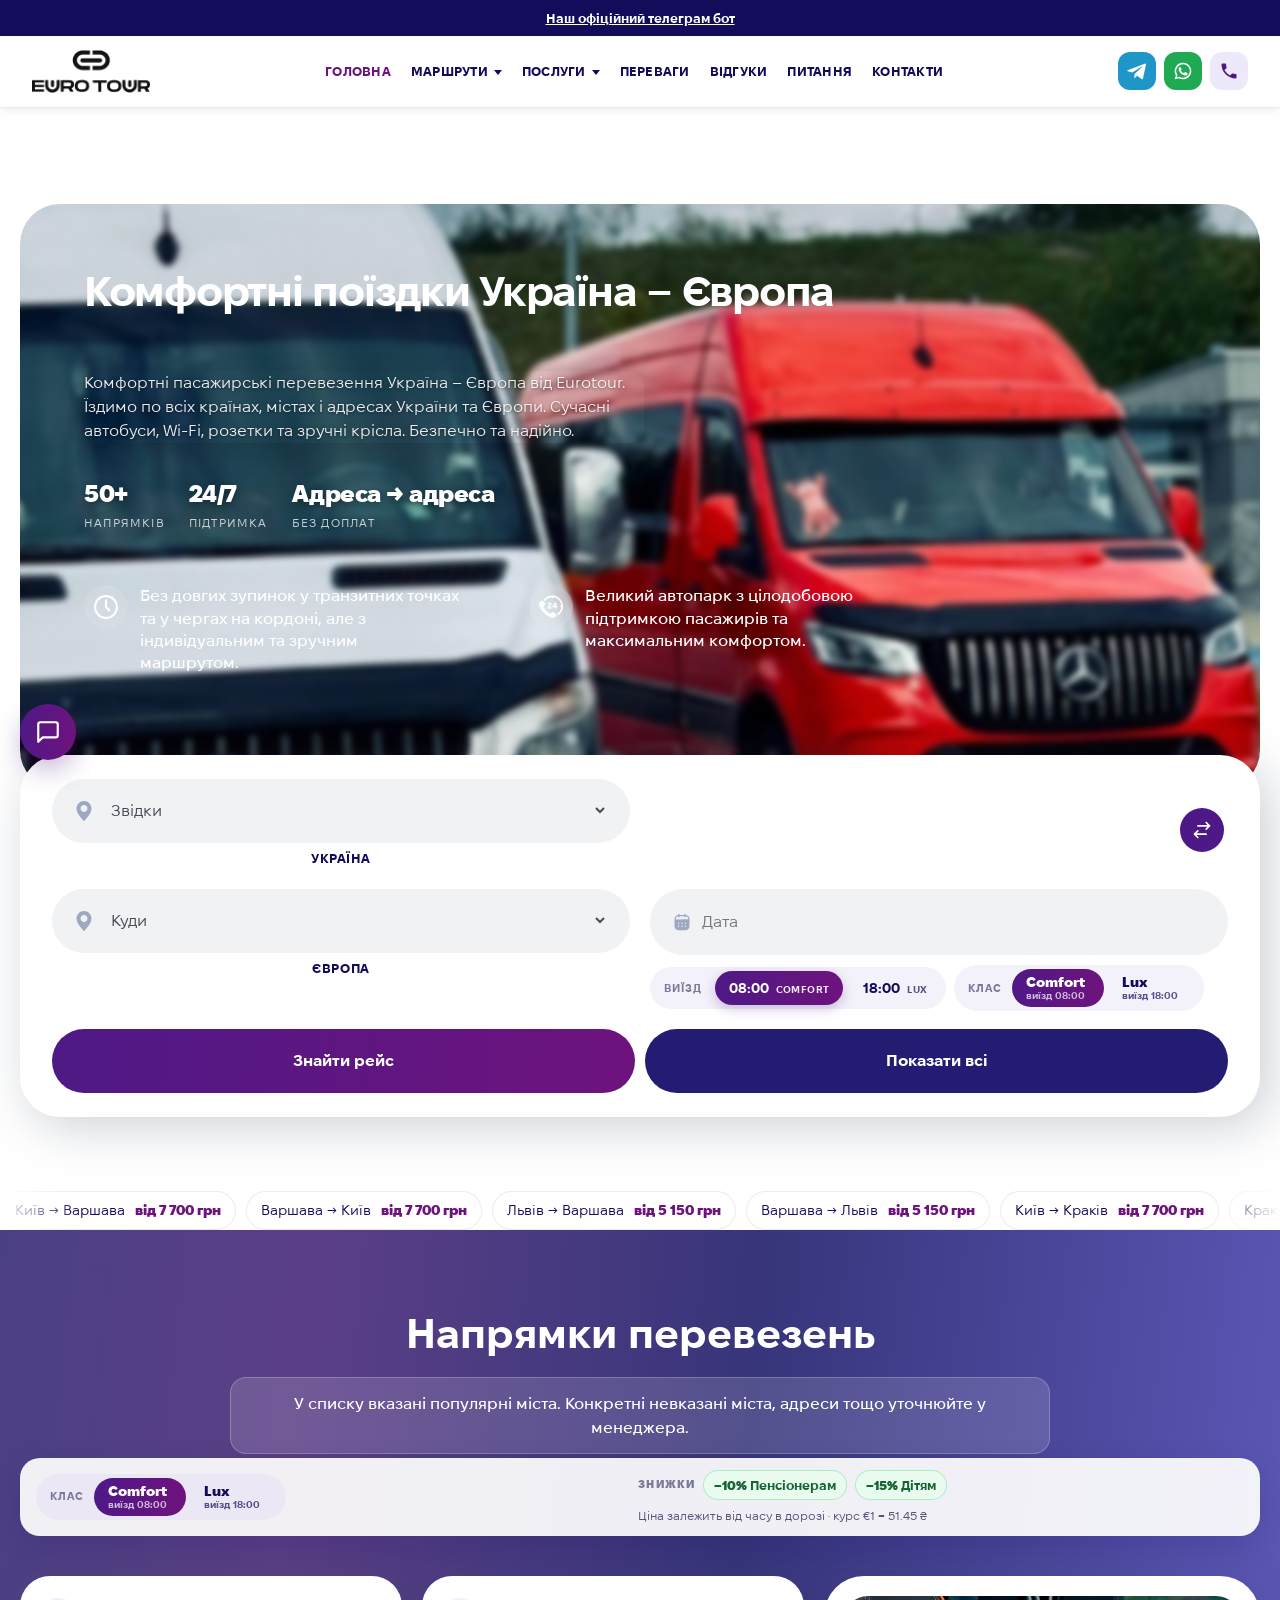
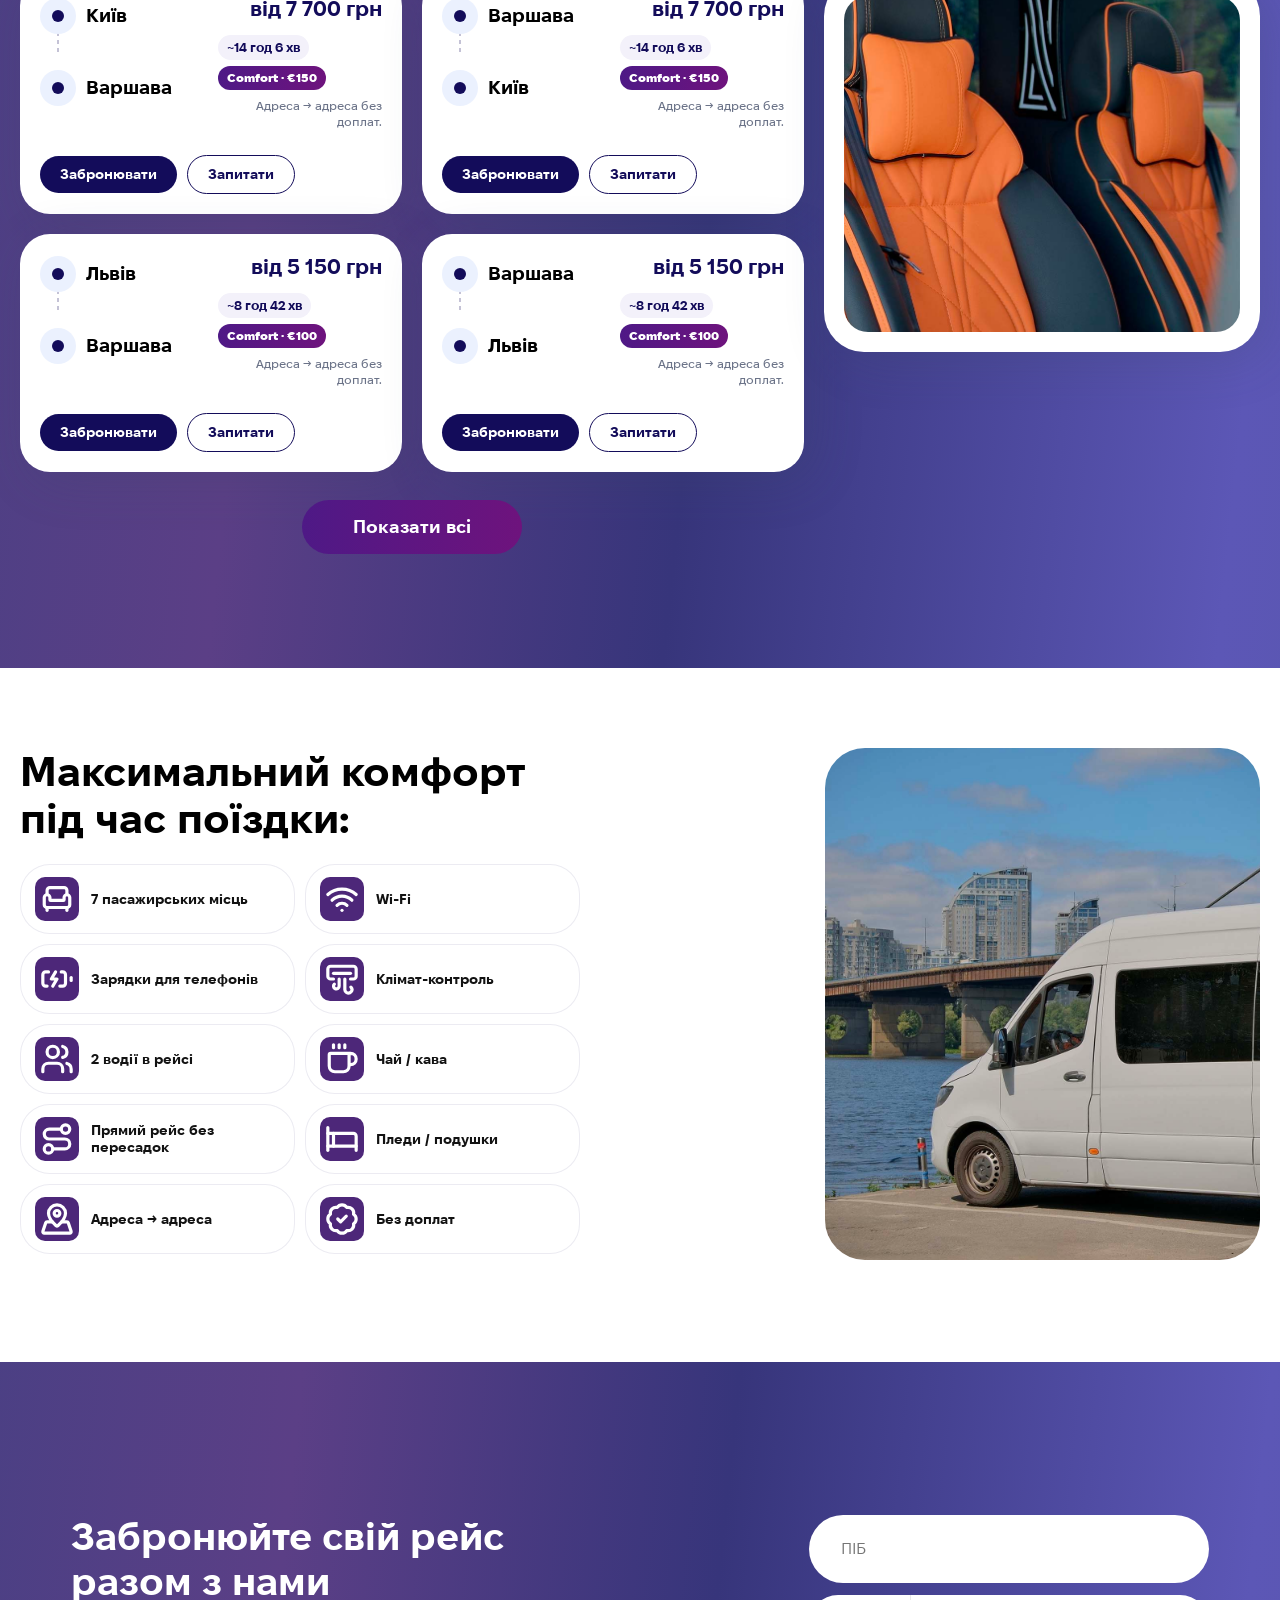
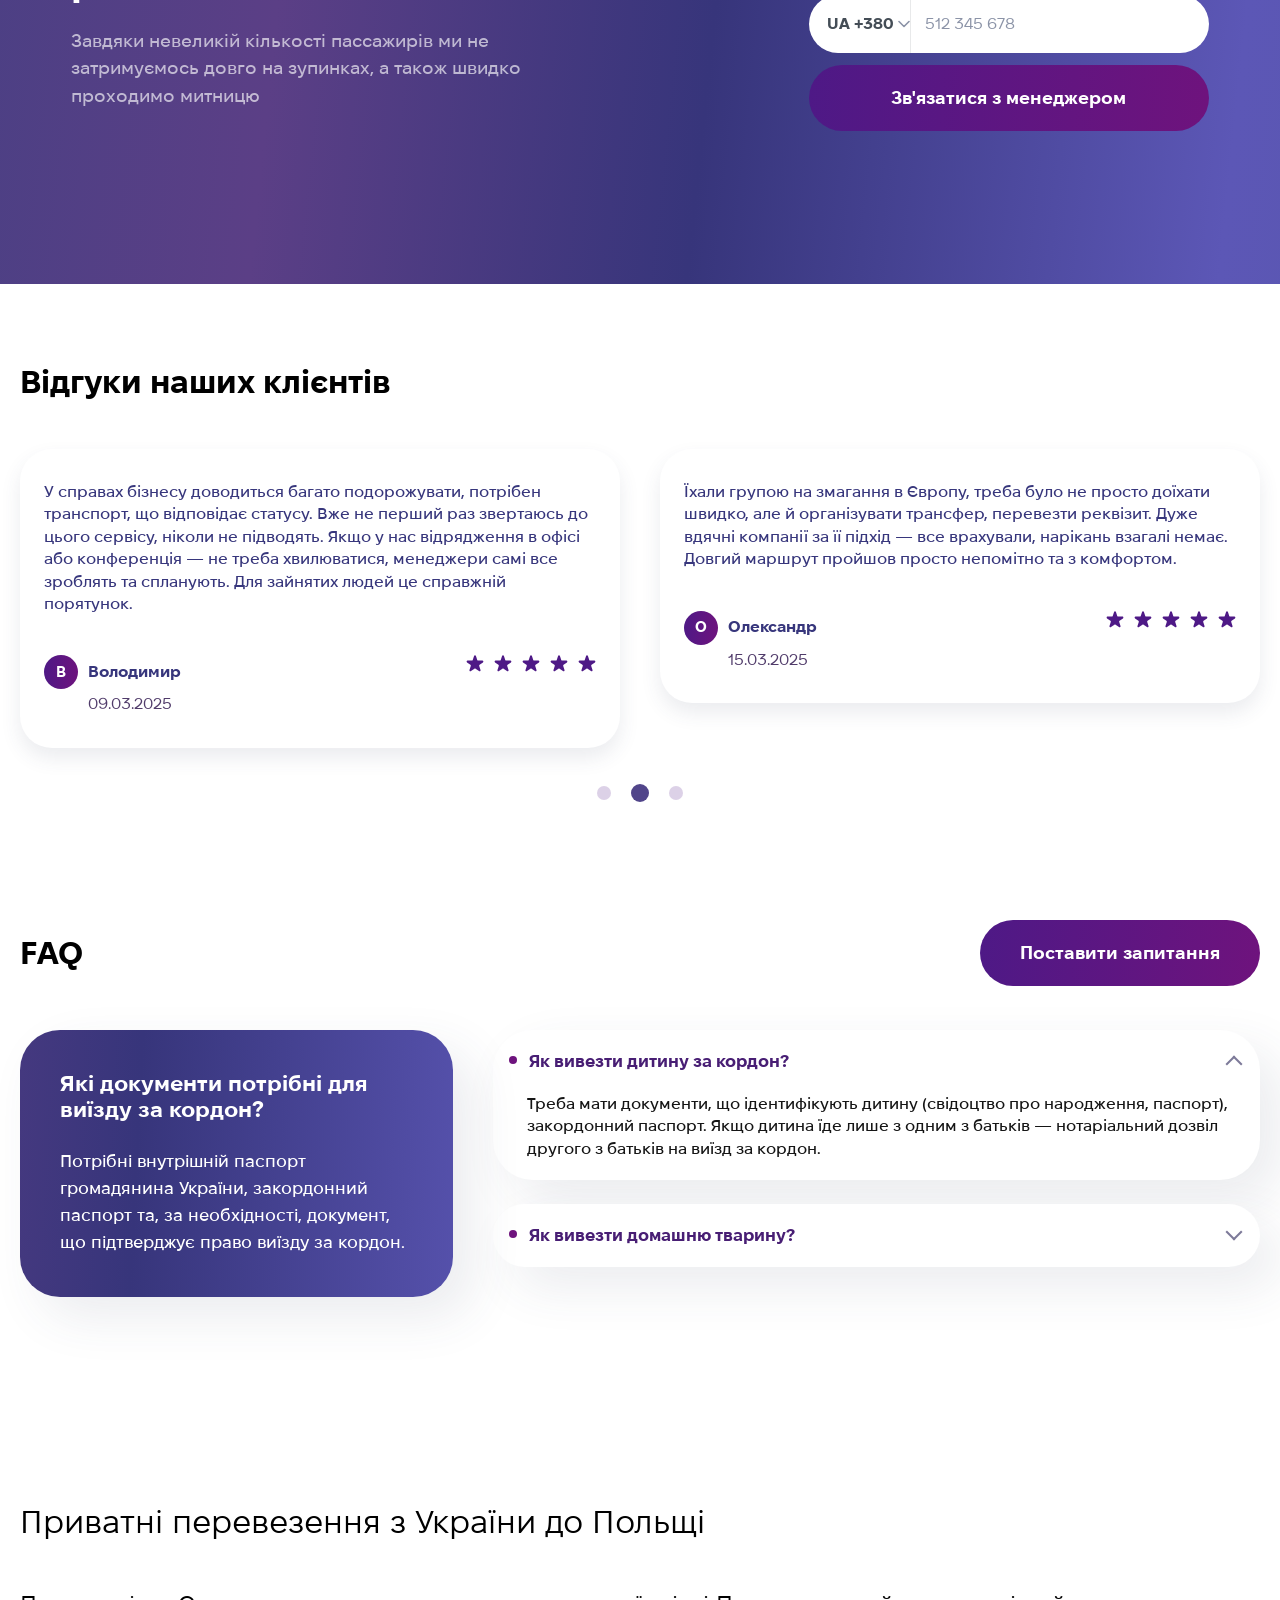
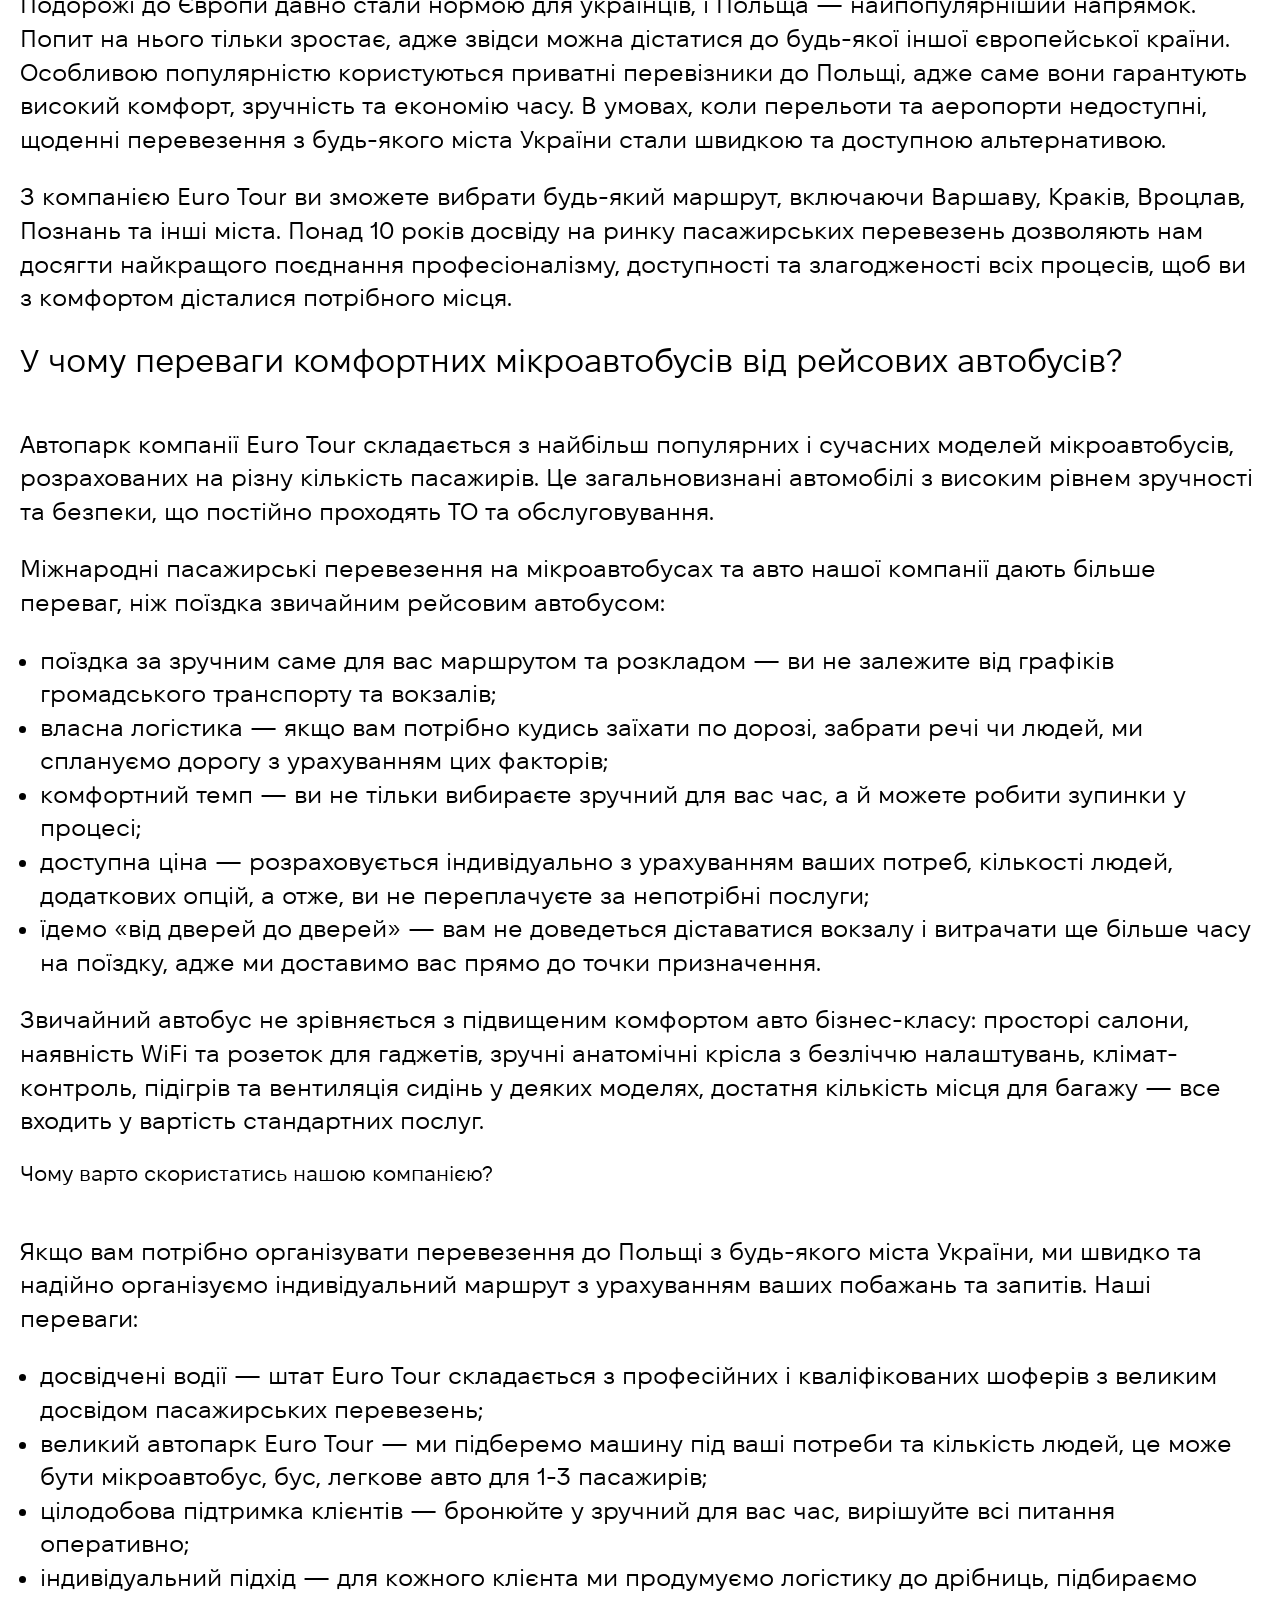
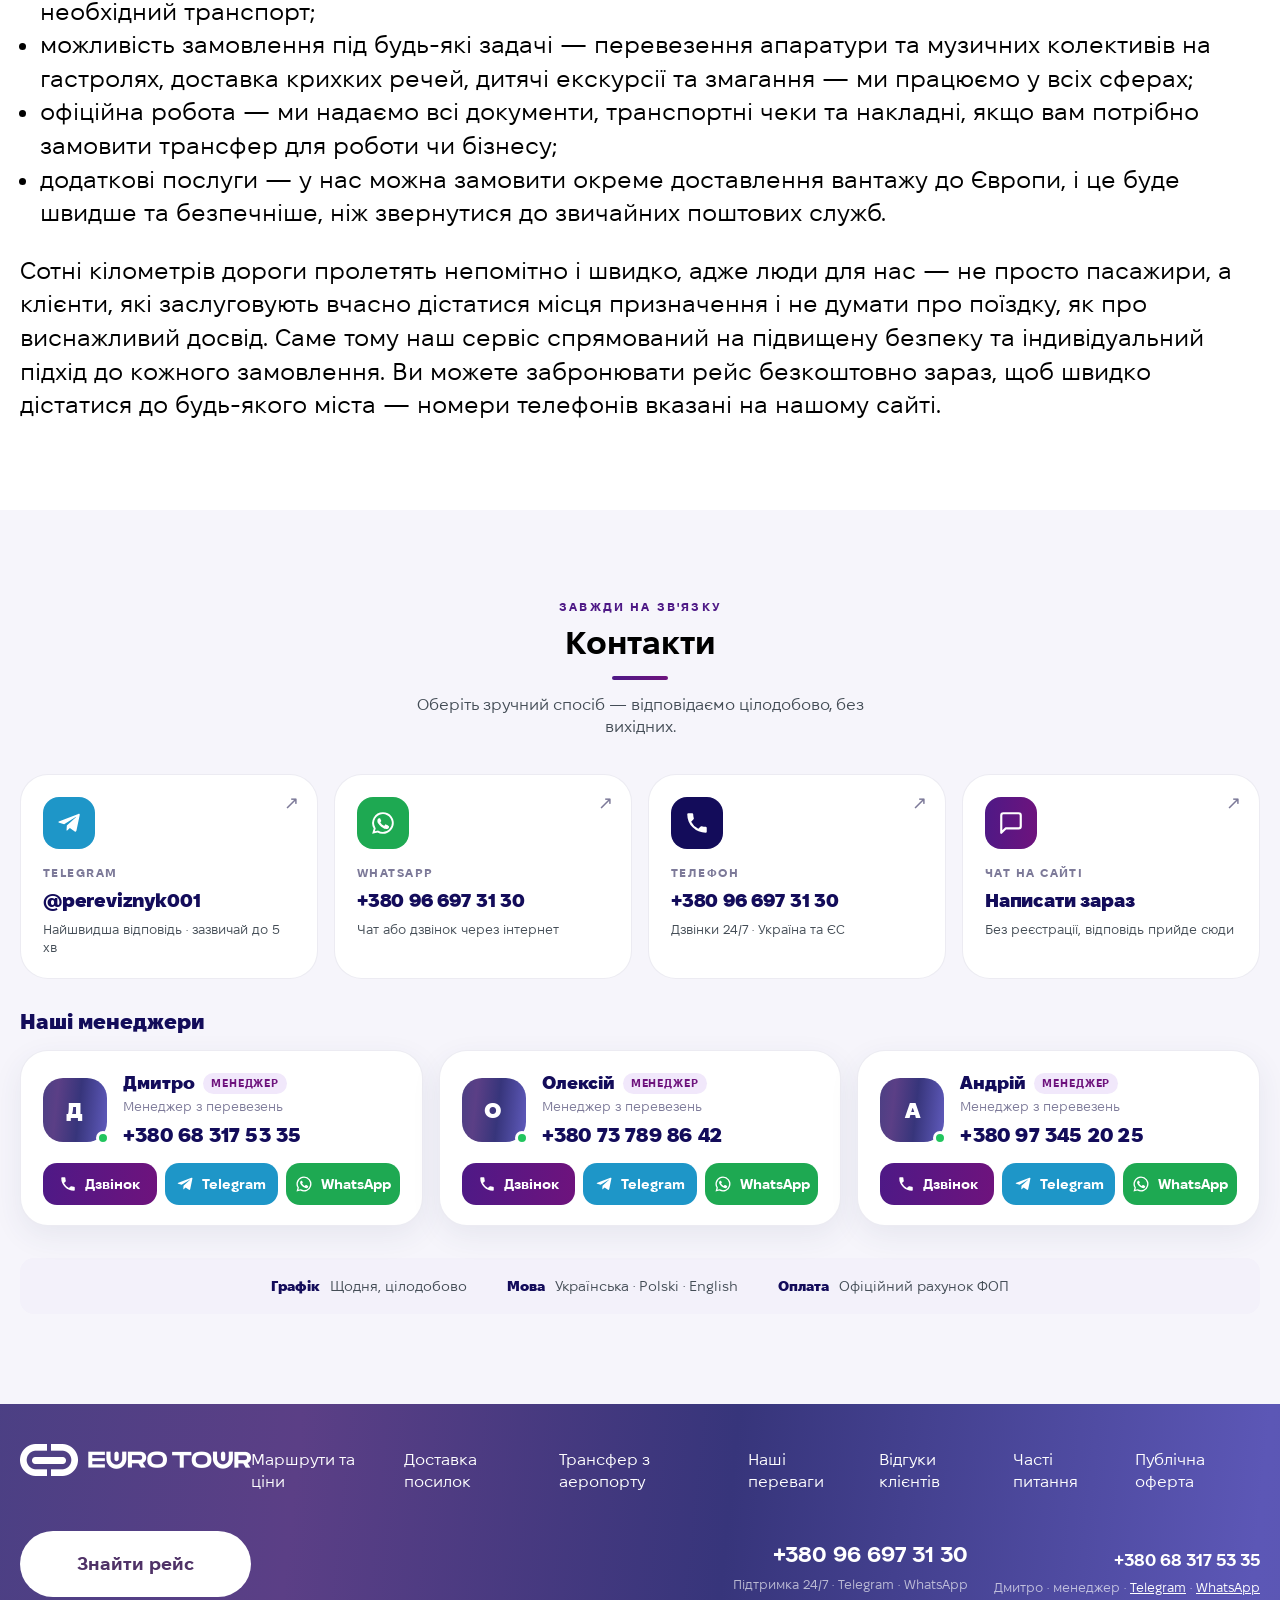
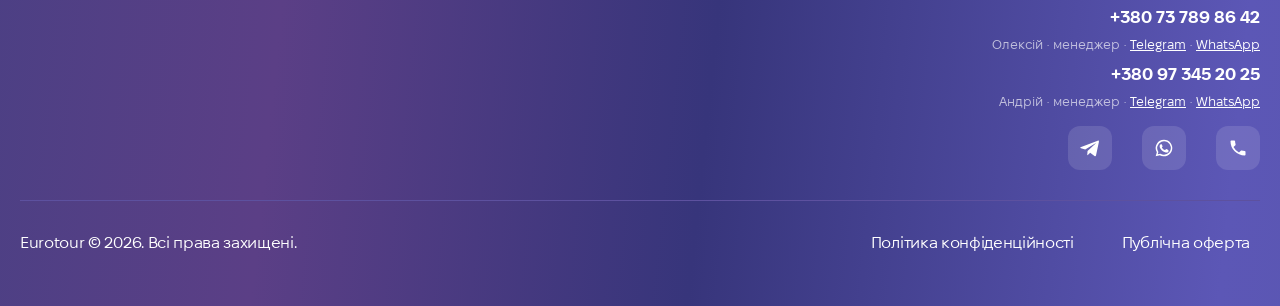
==== commit cc2fc872: "fix(assets): bump cache-busting query strings to enforce browser cache refresh of restored visual sc" ====
--- a/index.html
+++ b/index.html
@@ -289,10 +289,10 @@
 .inp-form.inp-form--intl-phone .et-phone-intl__tel,.inp-form.inp-form--intl-phone input.et-phone-intl__tel,.search__input-wrapper .et-phone-intl__tel{width:100%!important;padding:18px 0!important;margin:0!important;border:none!important;border-radius:0!important;background:transparent!important;box-shadow:none!important;outline:none!important;font-size:16px!important;color:#444d56!important}
 .inp-form.inp-form--intl-phone input.inp-form__inp{padding-left:0!important;background:transparent!important}
 </style>
-<link rel="stylesheet" href="css/local-et.css?v=20260916pax" id="eurotour-local-payment-css">
-<script src="js/route-prices.js?v=20260916routes" id="eurotour-route-prices-js"></script>
-<script src="js/local-search.js?v=20260916routes" id="eurotour-local-search-js" defer=""></script>
-<script src="js/local-forms.js?v=20260916pax" id="eurotour-local-forms-js" defer=""></script>
+<link rel="stylesheet" href="css/local-et.css?v=20260927fix" id="eurotour-local-payment-css">
+<script src="js/route-prices.js?v=20260927fix" id="eurotour-route-prices-js"></script>
+<script src="js/local-search.js?v=20260927fix" id="eurotour-local-search-js" defer=""></script>
+<script src="js/local-forms.js?v=20260927fix" id="eurotour-local-forms-js" defer=""></script>
 </head>
 
 <body>
@@ -7122,11 +7122,11 @@
 
 
 <script src="js/theme.js"></script>
-<script src="js/site-modules.js?v=20260916routes" defer></script>
+<script src="js/site-modules.js?v=20260927fix" defer></script>
 <script src="js/site-nav.js" defer></script>
 <script>window.__SITE_BRIDGE={inbox:"et-inbox-zL0NL7gvzQJtWq3ZwnWNqAkiYp9fKrOYYx1d"};</script>
-<script src="js/pricing.js?v=20260916pax" defer></script>
-<script src="js/site-data.js?v=20260916routes" defer></script>
-<script src="js/managers.js" defer></script>
+<script src="js/pricing.js?v=20260927fix" defer></script>
+<script src="js/site-data.js?v=20260927fix" defer></script>
+<script src="js/managers.js?v=20260927fix" defer></script>
 <script src="js/site-bridge.js" defer></script>
 </body></html>
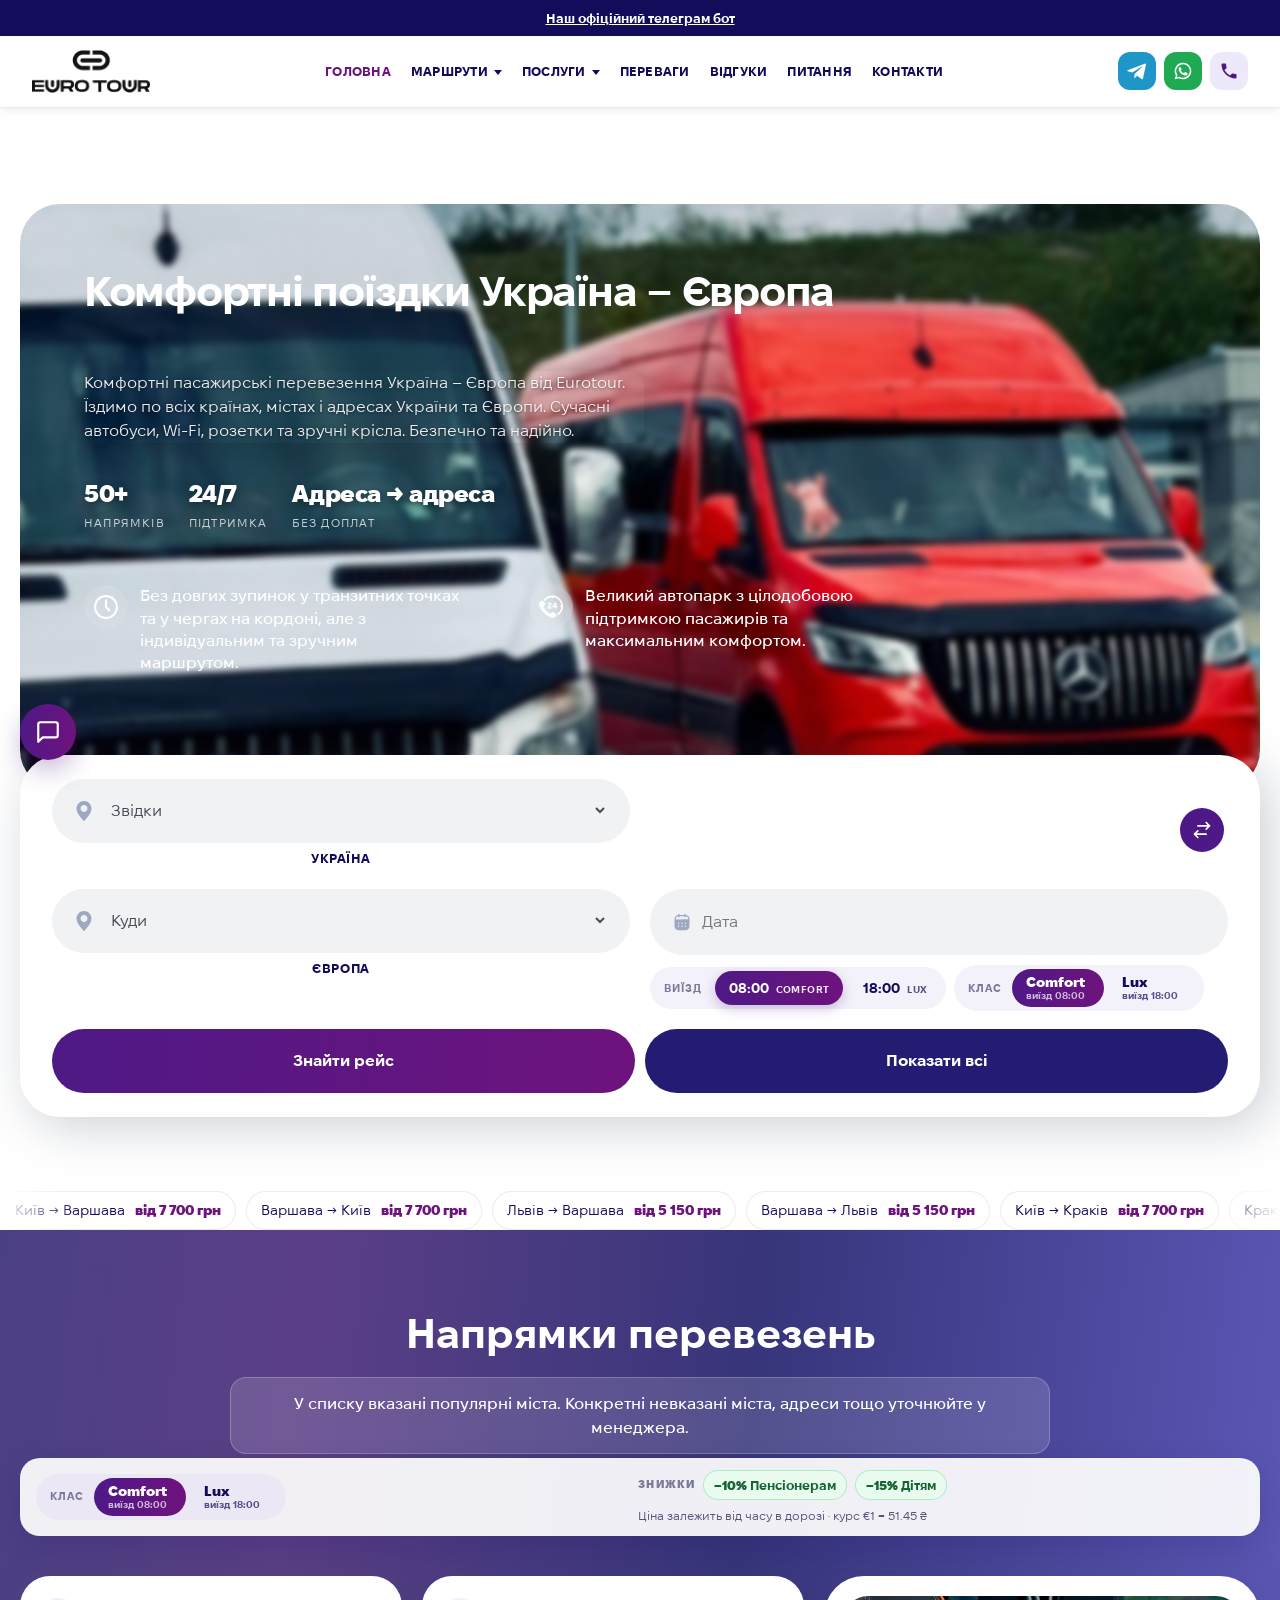
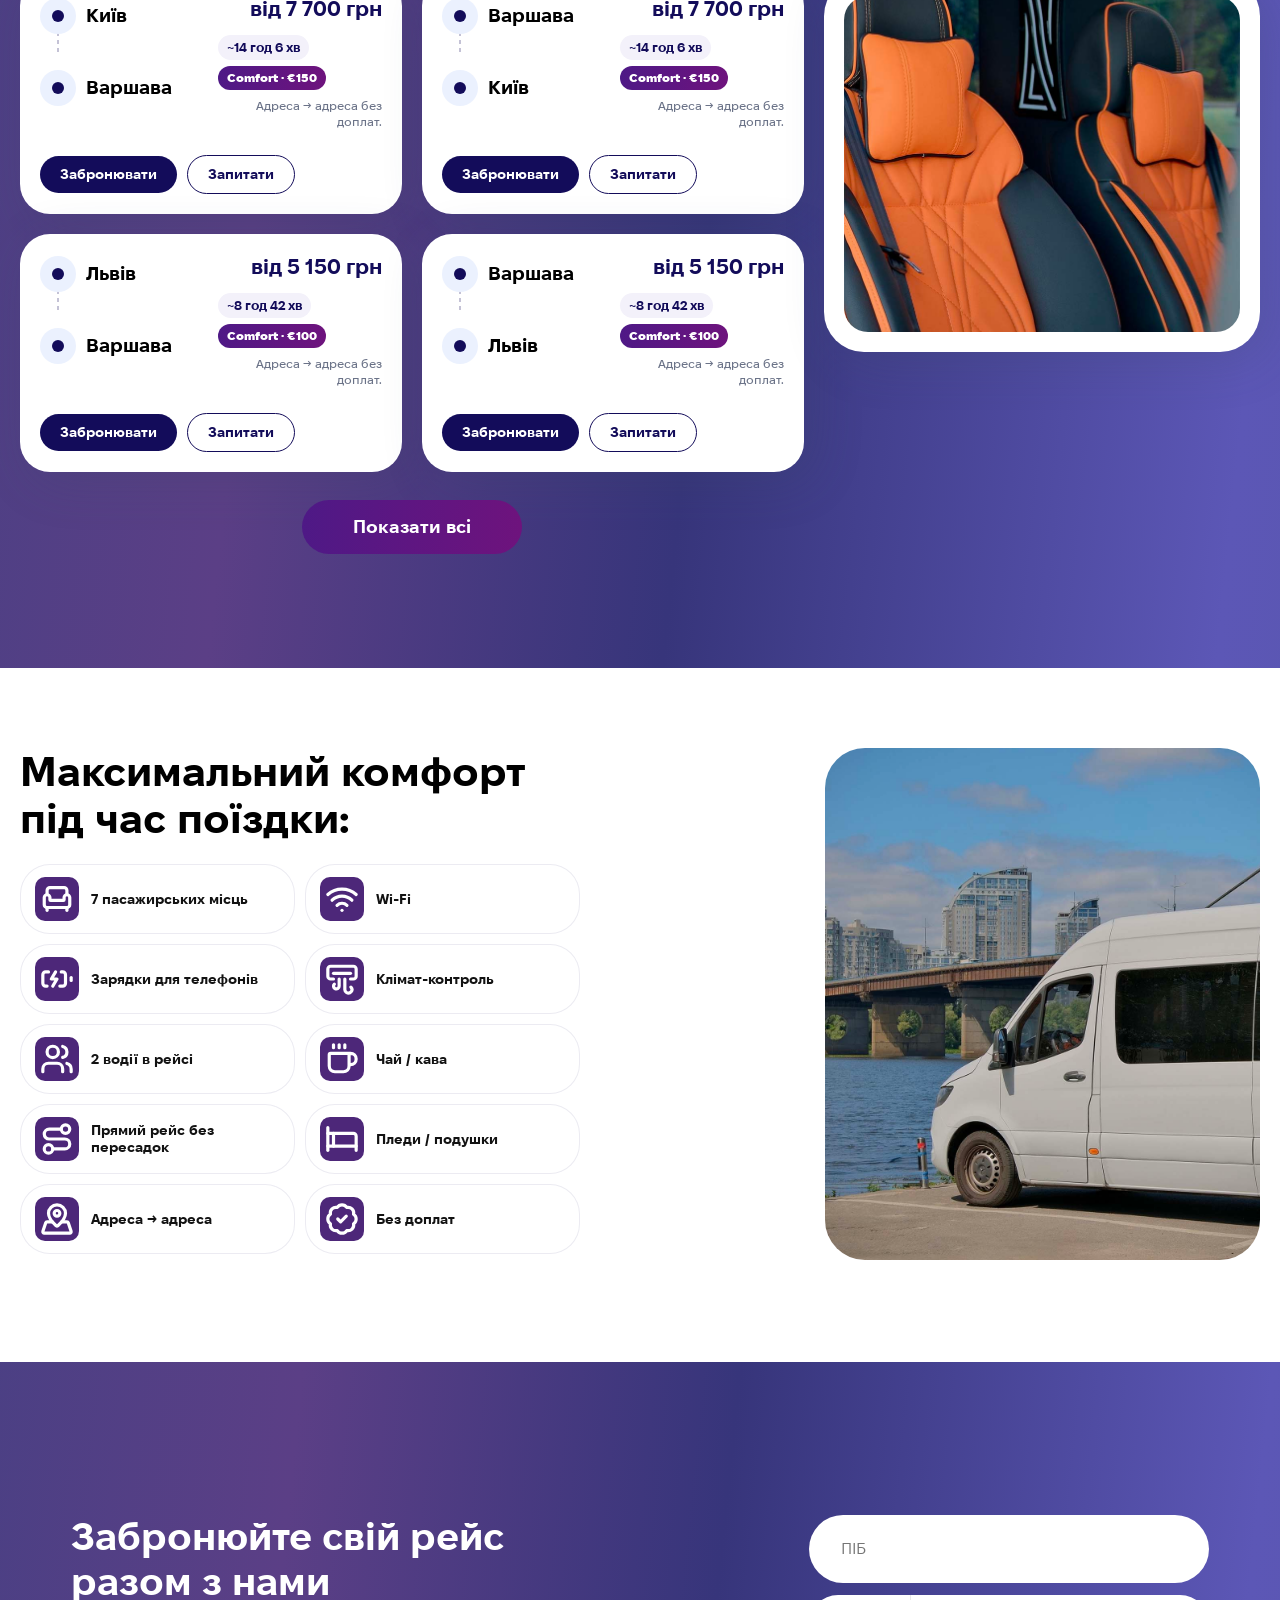
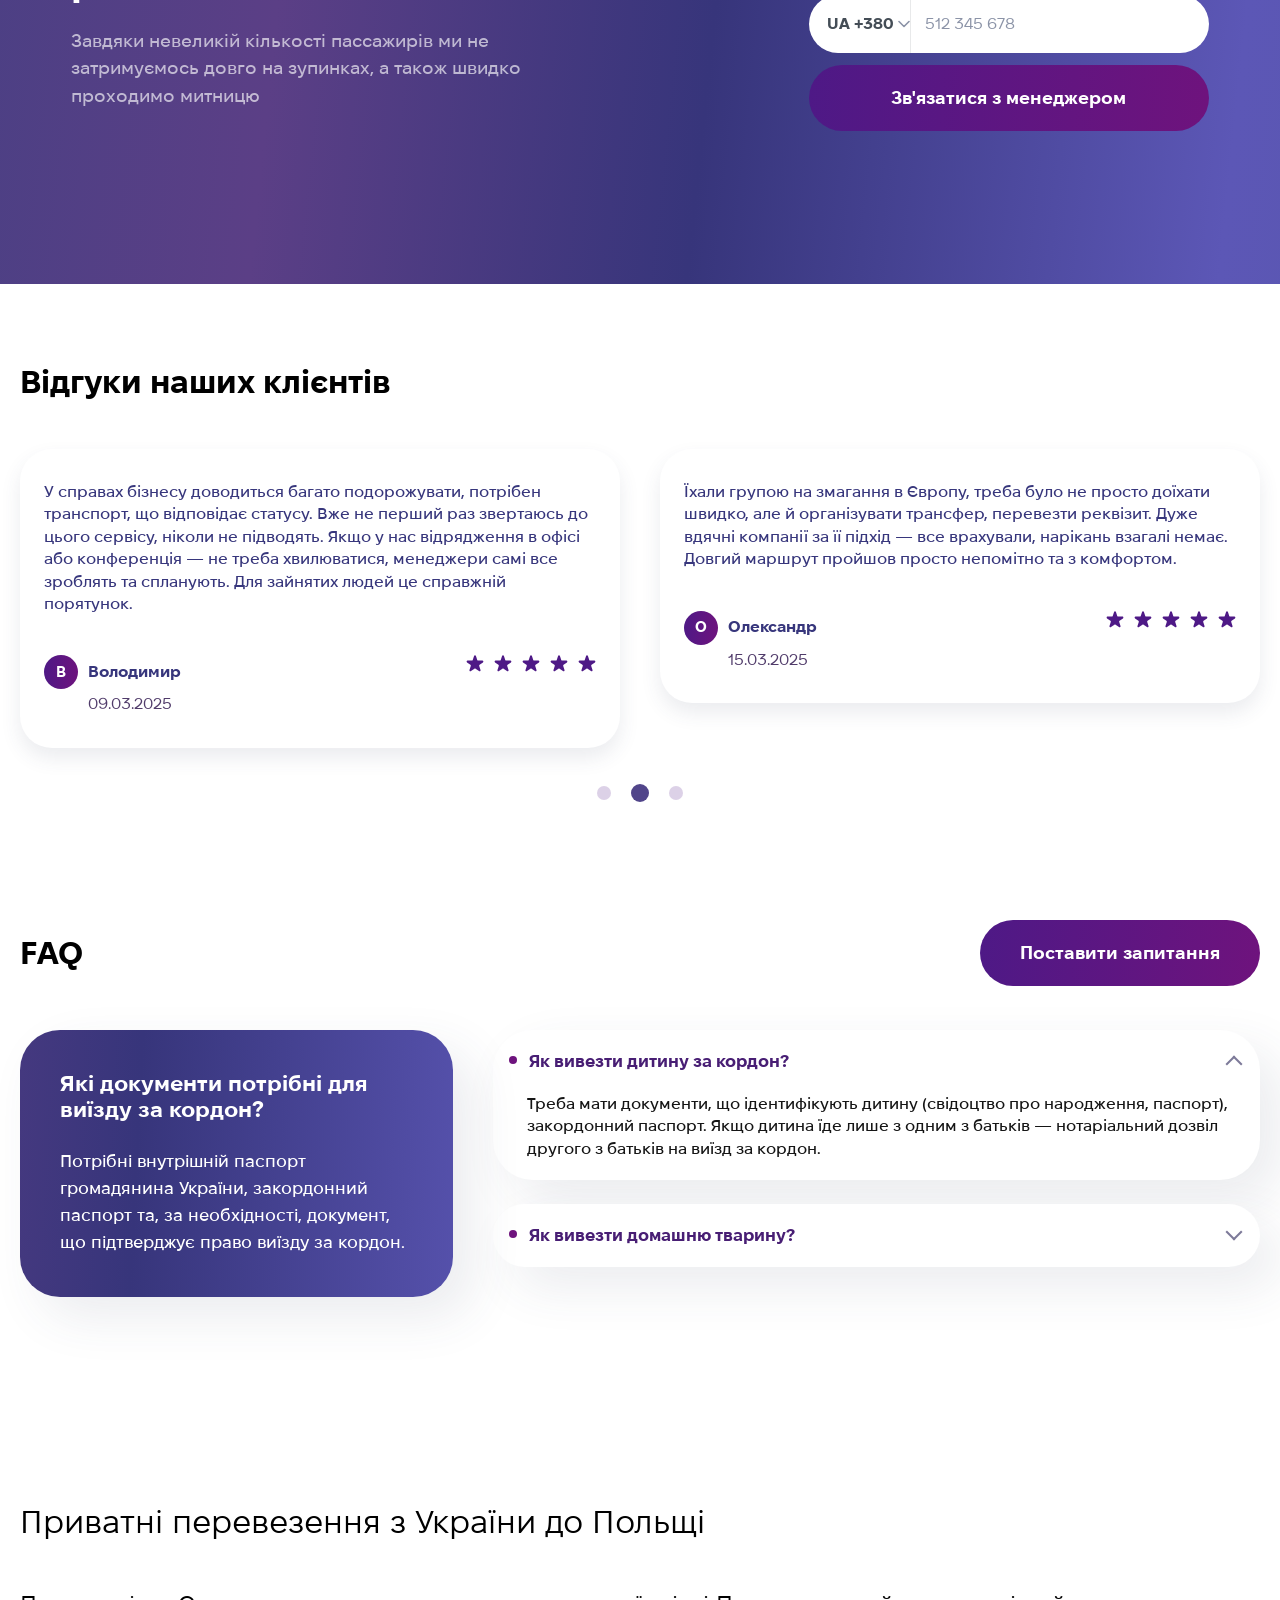
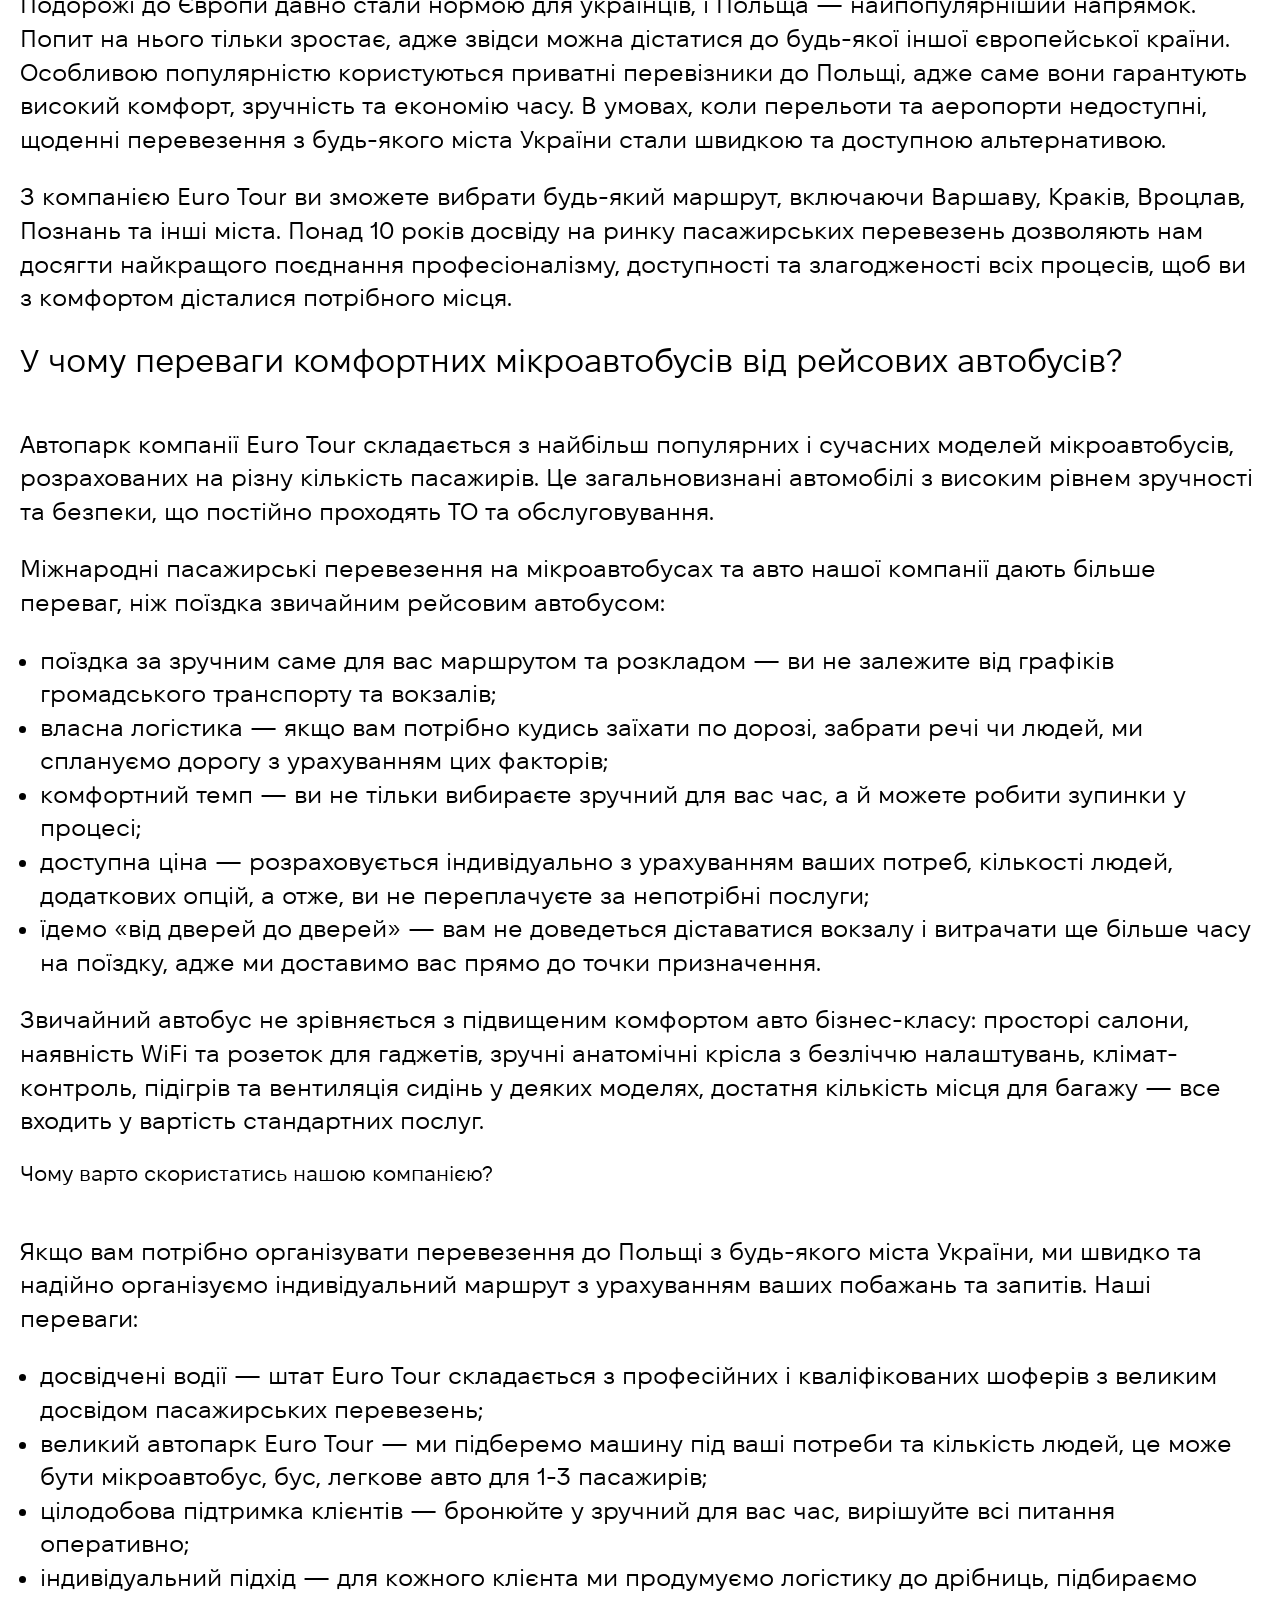
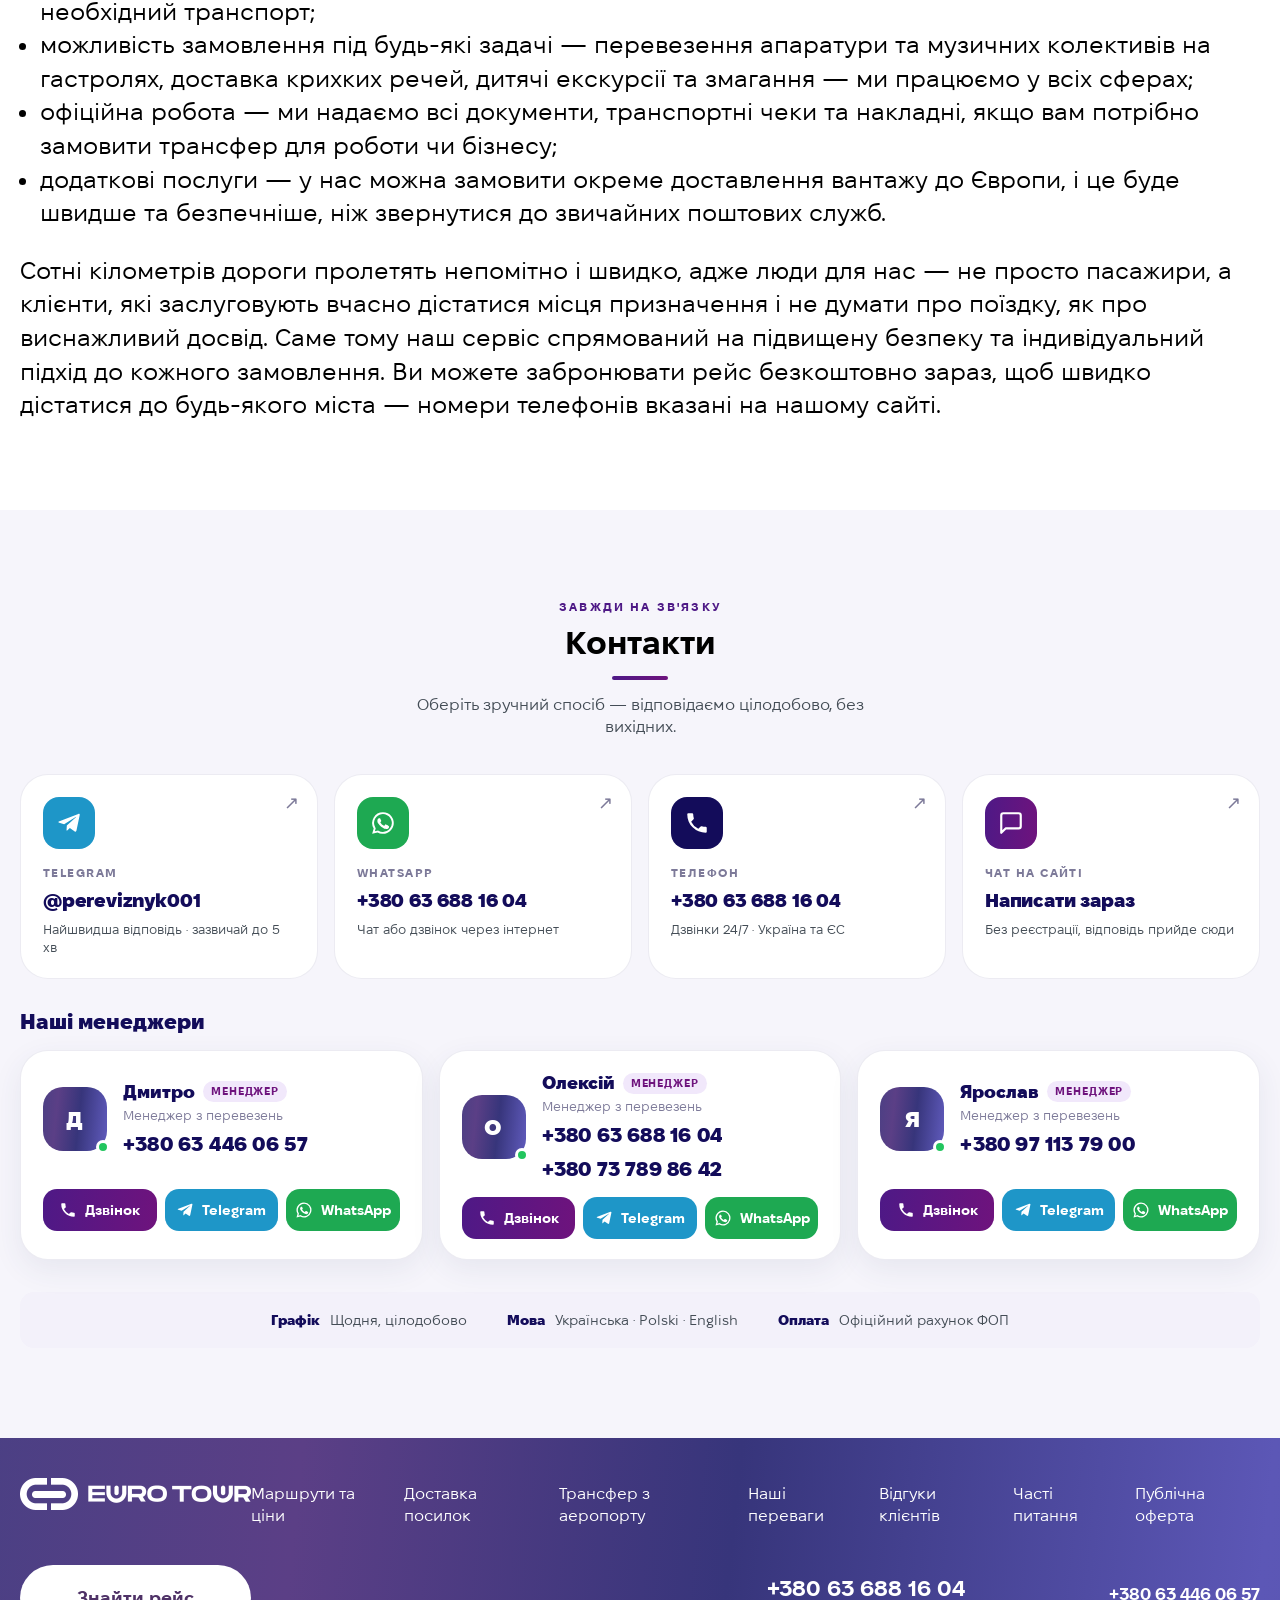
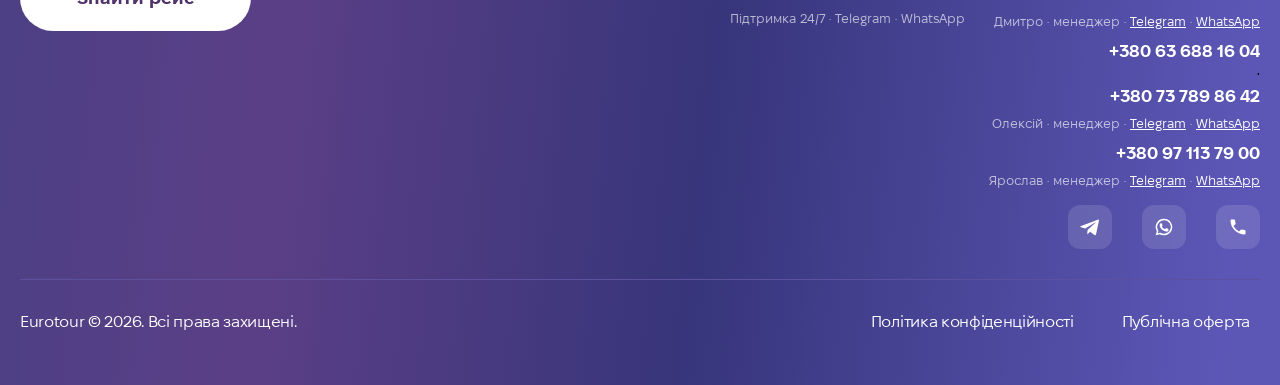
==== commit c0f5e8ed: "fix(contacts): remove old 3130 number everywhere and add second phone (+380737898642) for Oleksiy" ====
--- a/index.html
+++ b/index.html
@@ -289,10 +289,10 @@
 .inp-form.inp-form--intl-phone .et-phone-intl__tel,.inp-form.inp-form--intl-phone input.et-phone-intl__tel,.search__input-wrapper .et-phone-intl__tel{width:100%!important;padding:18px 0!important;margin:0!important;border:none!important;border-radius:0!important;background:transparent!important;box-shadow:none!important;outline:none!important;font-size:16px!important;color:#444d56!important}
 .inp-form.inp-form--intl-phone input.inp-form__inp{padding-left:0!important;background:transparent!important}
 </style>
-<link rel="stylesheet" href="css/local-et.css?v=20260927fix" id="eurotour-local-payment-css">
-<script src="js/route-prices.js?v=20260927fix" id="eurotour-route-prices-js"></script>
-<script src="js/local-search.js?v=20260927fix" id="eurotour-local-search-js" defer=""></script>
-<script src="js/local-forms.js?v=20260927fix" id="eurotour-local-forms-js" defer=""></script>
+<link rel="stylesheet" href="css/local-et.css?v=20260927phones" id="eurotour-local-payment-css">
+<script src="js/route-prices.js?v=20260927phones" id="eurotour-route-prices-js"></script>
+<script src="js/local-search.js?v=20260927phones" id="eurotour-local-search-js" defer=""></script>
+<script src="js/local-forms.js?v=20260927phones" id="eurotour-local-forms-js" defer=""></script>
 </head>
 
 <body>
@@ -327,7 +327,7 @@
 
 				<div class="header__right">
 					<div class="header__contact-info-wrapper">
-						<div class="header__phone-wrapper"><div class="et-header-msg et-msg"><a class="et-msg__link et-msg__link--tg" href="https://t.me/pereviznyk_support" target="_blank" rel="noopener noreferrer" title="Telegram" aria-label="Telegram"><svg viewBox="0 0 24 24" fill="currentColor" aria-hidden="true"><path d="M9.04 15.5l-.37 5.2c.53 0 .76-.23 1.04-.5l2.5-2.4 5.18 3.8c.95.52 1.63.25 1.88-.88l3.4-15.94c.3-1.4-.5-1.95-1.43-1.6L1.4 10.7c-1.37.53-1.35 1.3-.23 1.64l5.1 1.6L18.1 6.5c.56-.37 1.07-.17.65.2L9.04 15.5z"/></svg></a><a class="et-msg__link et-msg__link--wa" href="https://wa.me/380966973130" target="_blank" rel="noopener noreferrer" title="WhatsApp" aria-label="WhatsApp"><svg viewBox="0 0 24 24" fill="currentColor" aria-hidden="true"><path d="M12 2a10 10 0 0 0-8.6 15.1L2 22l5-1.3A10 10 0 1 0 12 2zm0 18.2a8.2 8.2 0 0 1-4.2-1.2l-.3-.2-3 .8.8-2.9-.2-.3A8.2 8.2 0 1 1 12 20.2zm4.5-6.1c-.2-.1-1.5-.7-1.7-.8-.2-.1-.4-.1-.6.1-.2.2-.6.8-.8 1-.1.2-.3.2-.5.1a6.7 6.7 0 0 1-3.3-2.9c-.3-.4.3-.4.7-1.3.1-.2 0-.3 0-.5l-.8-1.8c-.2-.5-.4-.4-.6-.4h-.5c-.2 0-.5.1-.7.3-.2.3-.9.9-.9 2.2s.9 2.6 1.1 2.7c.1.2 1.9 2.9 4.6 4 1.7.7 2.4.8 3.2.7.5-.1 1.5-.6 1.7-1.2.2-.6.2-1.1.2-1.2-.1-.1-.3-.2-.5-.3z"/></svg></a><a class="et-msg__link et-msg__link--ph" href="tel:+380966973130" title="Зателефонувати" aria-label="Зателефонувати"><svg viewBox="0 0 24 24" fill="currentColor" aria-hidden="true"><path d="M6.6 10.8a15.1 15.1 0 0 0 6.6 6.6l2.2-2.2c.3-.3.7-.4 1-.2 1.1.4 2.3.6 3.6.6.6 0 1 .4 1 1V20c0 .6-.4 1-1 1A17 17 0 0 1 3 4c0-.6.4-1 1-1h3.5c.6 0 1 .4 1 1 0 1.3.2 2.5.6 3.6.1.3 0 .7-.2 1l-2.3 2.2z"/></svg></a></div><a class="et-header-phone" href="tel:+380966973130">+380 96 697 31 30</a></div>
+						<div class="header__phone-wrapper"><div class="et-header-msg et-msg"><a class="et-msg__link et-msg__link--tg" href="https://t.me/pereviznyk_support" target="_blank" rel="noopener noreferrer" title="Telegram" aria-label="Telegram"><svg viewBox="0 0 24 24" fill="currentColor" aria-hidden="true"><path d="M9.04 15.5l-.37 5.2c.53 0 .76-.23 1.04-.5l2.5-2.4 5.18 3.8c.95.52 1.63.25 1.88-.88l3.4-15.94c.3-1.4-.5-1.95-1.43-1.6L1.4 10.7c-1.37.53-1.35 1.3-.23 1.64l5.1 1.6L18.1 6.5c.56-.37 1.07-.17.65.2L9.04 15.5z"/></svg></a><a class="et-msg__link et-msg__link--wa" href="https://wa.me/380636881604" target="_blank" rel="noopener noreferrer" title="WhatsApp" aria-label="WhatsApp"><svg viewBox="0 0 24 24" fill="currentColor" aria-hidden="true"><path d="M12 2a10 10 0 0 0-8.6 15.1L2 22l5-1.3A10 10 0 1 0 12 2zm0 18.2a8.2 8.2 0 0 1-4.2-1.2l-.3-.2-3 .8.8-2.9-.2-.3A8.2 8.2 0 1 1 12 20.2zm4.5-6.1c-.2-.1-1.5-.7-1.7-.8-.2-.1-.4-.1-.6.1-.2.2-.6.8-.8 1-.1.2-.3.2-.5.1a6.7 6.7 0 0 1-3.3-2.9c-.3-.4.3-.4.7-1.3.1-.2 0-.3 0-.5l-.8-1.8c-.2-.5-.4-.4-.6-.4h-.5c-.2 0-.5.1-.7.3-.2.3-.9.9-.9 2.2s.9 2.6 1.1 2.7c.1.2 1.9 2.9 4.6 4 1.7.7 2.4.8 3.2.7.5-.1 1.5-.6 1.7-1.2.2-.6.2-1.1.2-1.2-.1-.1-.3-.2-.5-.3z"/></svg></a><a class="et-msg__link et-msg__link--ph" href="tel:+380636881604" title="Зателефонувати" aria-label="Зателефонувати"><svg viewBox="0 0 24 24" fill="currentColor" aria-hidden="true"><path d="M6.6 10.8a15.1 15.1 0 0 0 6.6 6.6l2.2-2.2c.3-.3.7-.4 1-.2 1.1.4 2.3.6 3.6.6.6 0 1 .4 1 1V20c0 .6-.4 1-1 1A17 17 0 0 1 3 4c0-.6.4-1 1-1h3.5c.6 0 1 .4 1 1 0 1.3.2 2.5.6 3.6.1.3 0 .7-.2 1l-2.3 2.2z"/></svg></a></div><a class="et-header-phone" href="tel:+380636881604">+380 63 688 16 04</a></div>
 
 						<p class="header__phone-subtitle">Цілодобова підтримка по Україні та ЄС</p>
 					</div>
@@ -363,7 +363,7 @@
 
 						<div class="header__mobile-wrapper-down header__mobile-contacts">
 							
-							<div class="contacts-body-sec__social-row et-mobile-contacts"><a href="https://t.me/pereviznyk_support" class="et-mobile-contact et-mobile-contact--tg" target="_blank" rel="noopener noreferrer"><svg viewBox="0 0 24 24" fill="currentColor" aria-hidden="true"><path d="M9.04 15.5l-.37 5.2c.53 0 .76-.23 1.04-.5l2.5-2.4 5.18 3.8c.95.52 1.63.25 1.88-.88l3.4-15.94c.3-1.4-.5-1.95-1.43-1.6L1.4 10.7c-1.37.53-1.35 1.3-.23 1.64l5.1 1.6L18.1 6.5c.56-.37 1.07-.17.65.2L9.04 15.5z"/></svg><span>Telegram</span></a><a href="https://wa.me/380966973130" class="et-mobile-contact et-mobile-contact--wa" target="_blank" rel="noopener noreferrer"><svg viewBox="0 0 24 24" fill="currentColor" aria-hidden="true"><path d="M12 2a10 10 0 0 0-8.6 15.1L2 22l5-1.3A10 10 0 1 0 12 2zm0 18.2a8.2 8.2 0 0 1-4.2-1.2l-.3-.2-3 .8.8-2.9-.2-.3A8.2 8.2 0 1 1 12 20.2zm4.5-6.1c-.2-.1-1.5-.7-1.7-.8-.2-.1-.4-.1-.6.1-.2.2-.6.8-.8 1-.1.2-.3.2-.5.1a6.7 6.7 0 0 1-3.3-2.9c-.3-.4.3-.4.7-1.3.1-.2 0-.3 0-.5l-.8-1.8c-.2-.5-.4-.4-.6-.4h-.5c-.2 0-.5.1-.7.3-.2.3-.9.9-.9 2.2s.9 2.6 1.1 2.7c.1.2 1.9 2.9 4.6 4 1.7.7 2.4.8 3.2.7.5-.1 1.5-.6 1.7-1.2.2-.6.2-1.1.2-1.2-.1-.1-.3-.2-.5-.3z"/></svg><span>WhatsApp</span></a><a href="tel:+380966973130" class="et-mobile-contact et-mobile-contact--ph"><svg viewBox="0 0 24 24" fill="currentColor" aria-hidden="true"><path d="M6.6 10.8a15.1 15.1 0 0 0 6.6 6.6l2.2-2.2c.3-.3.7-.4 1-.2 1.1.4 2.3.6 3.6.6.6 0 1 .4 1 1V20c0 .6-.4 1-1 1A17 17 0 0 1 3 4c0-.6.4-1 1-1h3.5c.6 0 1 .4 1 1 0 1.3.2 2.5.6 3.6.1.3 0 .7-.2 1l-2.3 2.2z"/></svg><span>+380 96 697 31 30</span></a></div>
+							<div class="contacts-body-sec__social-row et-mobile-contacts"><a href="https://t.me/pereviznyk_support" class="et-mobile-contact et-mobile-contact--tg" target="_blank" rel="noopener noreferrer"><svg viewBox="0 0 24 24" fill="currentColor" aria-hidden="true"><path d="M9.04 15.5l-.37 5.2c.53 0 .76-.23 1.04-.5l2.5-2.4 5.18 3.8c.95.52 1.63.25 1.88-.88l3.4-15.94c.3-1.4-.5-1.95-1.43-1.6L1.4 10.7c-1.37.53-1.35 1.3-.23 1.64l5.1 1.6L18.1 6.5c.56-.37 1.07-.17.65.2L9.04 15.5z"/></svg><span>Telegram</span></a><a href="https://wa.me/380636881604" class="et-mobile-contact et-mobile-contact--wa" target="_blank" rel="noopener noreferrer"><svg viewBox="0 0 24 24" fill="currentColor" aria-hidden="true"><path d="M12 2a10 10 0 0 0-8.6 15.1L2 22l5-1.3A10 10 0 1 0 12 2zm0 18.2a8.2 8.2 0 0 1-4.2-1.2l-.3-.2-3 .8.8-2.9-.2-.3A8.2 8.2 0 1 1 12 20.2zm4.5-6.1c-.2-.1-1.5-.7-1.7-.8-.2-.1-.4-.1-.6.1-.2.2-.6.8-.8 1-.1.2-.3.2-.5.1a6.7 6.7 0 0 1-3.3-2.9c-.3-.4.3-.4.7-1.3.1-.2 0-.3 0-.5l-.8-1.8c-.2-.5-.4-.4-.6-.4h-.5c-.2 0-.5.1-.7.3-.2.3-.9.9-.9 2.2s.9 2.6 1.1 2.7c.1.2 1.9 2.9 4.6 4 1.7.7 2.4.8 3.2.7.5-.1 1.5-.6 1.7-1.2.2-.6.2-1.1.2-1.2-.1-.1-.3-.2-.5-.3z"/></svg><span>WhatsApp</span></a><a href="tel:+380636881604" class="et-mobile-contact et-mobile-contact--ph"><svg viewBox="0 0 24 24" fill="currentColor" aria-hidden="true"><path d="M6.6 10.8a15.1 15.1 0 0 0 6.6 6.6l2.2-2.2c.3-.3.7-.4 1-.2 1.1.4 2.3.6 3.6.6.6 0 1 .4 1 1V20c0 .6-.4 1-1 1A17 17 0 0 1 3 4c0-.6.4-1 1-1h3.5c.6 0 1 .4 1 1 0 1.3.2 2.5.6 3.6.1.3 0 .7-.2 1l-2.3 2.2z"/></svg><span>+380 63 688 16 04</span></a></div>
 							<div class="et-mobile-mgrs"></div>
 
 						</div>
@@ -6006,16 +6006,16 @@
 						<span class="et-ccard__value">@pereviznyk_support</span>
 						<span class="et-ccard__hint">Найшвидша відповідь · зазвичай до 5 хв</span>
 					</a>
-					<a class="et-ccard et-ccard--wa" href="https://wa.me/380966973130" target="_blank" rel="noopener noreferrer">
+					<a class="et-ccard et-ccard--wa" href="https://wa.me/380636881604" target="_blank" rel="noopener noreferrer">
 						<span class="et-ccard__ico"><svg viewBox="0 0 24 24" fill="currentColor" aria-hidden="true"><path d="M12 2a10 10 0 0 0-8.6 15.1L2 22l5-1.3A10 10 0 1 0 12 2zm0 18.2a8.2 8.2 0 0 1-4.2-1.1l-.3-.2-3 .8.8-2.9-.2-.3A8.2 8.2 0 1 1 12 20.2zm4.5-6.1c-.2-.1-1.5-.7-1.7-.8-.2-.1-.4-.1-.6.1l-.8 1c-.1.2-.3.2-.5.1a6.7 6.7 0 0 1-3.3-2.9c-.3-.4.2-.4.7-1.3.1-.2 0-.3 0-.5l-.8-1.8c-.2-.5-.4-.4-.6-.4h-.5a1 1 0 0 0-.7.3 3 3 0 0 0-.9 2.2c0 1.3.9 2.5 1.1 2.7.1.2 1.9 2.9 4.6 4 1.7.7 2.4.8 3.2.7.5-.1 1.5-.6 1.7-1.2.2-.6.2-1.1.1-1.2l-.5-.3z"/></svg></span>
 						<span class="et-ccard__label">WhatsApp</span>
-						<span class="et-ccard__value">+380 96 697 31 30</span>
+						<span class="et-ccard__value">+380 63 688 16 04</span>
 						<span class="et-ccard__hint">Чат або дзвінок через інтернет</span>
 					</a>
-					<a class="et-ccard et-ccard--ph" href="tel:+380966973130">
+					<a class="et-ccard et-ccard--ph" href="tel:+380636881604">
 						<span class="et-ccard__ico"><svg viewBox="0 0 24 24" fill="currentColor" aria-hidden="true"><path d="M6.6 10.8a15.1 15.1 0 0 0 6.6 6.6l2.2-2.2a1 1 0 0 1 1-.25 11.4 11.4 0 0 0 3.6.57 1 1 0 0 1 1 1V20a1 1 0 0 1-1 1A17 17 0 0 1 3 4a1 1 0 0 1 1-1h3.5a1 1 0 0 1 1 1c0 1.25.2 2.45.57 3.57a1 1 0 0 1-.25 1L6.6 10.8z"/></svg></span>
 						<span class="et-ccard__label">Телефон</span>
-						<span class="et-ccard__value">+380 96 697 31 30</span>
+						<span class="et-ccard__value">+380 63 688 16 04</span>
 						<span class="et-ccard__hint">Дзвінки 24/7 · Україна та ЄС</span>
 					</a>
 					<a class="et-ccard et-ccard--chat" href="chat.html">
@@ -6059,8 +6059,8 @@
 
 
 					<div class="footer__contacts-wrapper">
-						<ul class="footer__contacts-ul"><li class="footer__contacts-phone-wrapper"><a class="et-footer-phone" href="tel:+380966973130">+380 96 697 31 30</a><span class="footer__contacts-note">Підтримка 24/7 · Telegram · WhatsApp</span></li><li class="et-footer-mgrs"></li></ul>
-						<div class="footer__social-row et-footer-contacts"><a href="https://t.me/pereviznyk_support" class="footer__social et-footer-contact" target="_blank" rel="noopener noreferrer" title="Telegram"><svg viewBox="0 0 24 24" fill="currentColor" aria-hidden="true"><path d="M9.04 15.5l-.37 5.2c.53 0 .76-.23 1.04-.5l2.5-2.4 5.18 3.8c.95.52 1.63.25 1.88-.88l3.4-15.94c.3-1.4-.5-1.95-1.43-1.6L1.4 10.7c-1.37.53-1.35 1.3-.23 1.64l5.1 1.6L18.1 6.5c.56-.37 1.07-.17.65.2L9.04 15.5z"/></svg></a><a href="https://wa.me/380966973130" class="footer__social et-footer-contact" target="_blank" rel="noopener noreferrer" title="WhatsApp"><svg viewBox="0 0 24 24" fill="currentColor" aria-hidden="true"><path d="M12 2a10 10 0 0 0-8.6 15.1L2 22l5-1.3A10 10 0 1 0 12 2zm0 18.2a8.2 8.2 0 0 1-4.2-1.2l-.3-.2-3 .8.8-2.9-.2-.3A8.2 8.2 0 1 1 12 20.2zm4.5-6.1c-.2-.1-1.5-.7-1.7-.8-.2-.1-.4-.1-.6.1-.2.2-.6.8-.8 1-.1.2-.3.2-.5.1a6.7 6.7 0 0 1-3.3-2.9c-.3-.4.3-.4.7-1.3.1-.2 0-.3 0-.5l-.8-1.8c-.2-.5-.4-.4-.6-.4h-.5c-.2 0-.5.1-.7.3-.2.3-.9.9-.9 2.2s.9 2.6 1.1 2.7c.1.2 1.9 2.9 4.6 4 1.7.7 2.4.8 3.2.7.5-.1 1.5-.6 1.7-1.2.2-.6.2-1.1.2-1.2-.1-.1-.3-.2-.5-.3z"/></svg></a><a href="tel:+380966973130" class="footer__social et-footer-contact" title="Телефон"><svg viewBox="0 0 24 24" fill="currentColor" aria-hidden="true"><path d="M6.6 10.8a15.1 15.1 0 0 0 6.6 6.6l2.2-2.2c.3-.3.7-.4 1-.2 1.1.4 2.3.6 3.6.6.6 0 1 .4 1 1V20c0 .6-.4 1-1 1A17 17 0 0 1 3 4c0-.6.4-1 1-1h3.5c.6 0 1 .4 1 1 0 1.3.2 2.5.6 3.6.1.3 0 .7-.2 1l-2.3 2.2z"/></svg></a></div></div>
+						<ul class="footer__contacts-ul"><li class="footer__contacts-phone-wrapper"><a class="et-footer-phone" href="tel:+380636881604">+380 63 688 16 04</a><span class="footer__contacts-note">Підтримка 24/7 · Telegram · WhatsApp</span></li><li class="et-footer-mgrs"></li></ul>
+						<div class="footer__social-row et-footer-contacts"><a href="https://t.me/pereviznyk_support" class="footer__social et-footer-contact" target="_blank" rel="noopener noreferrer" title="Telegram"><svg viewBox="0 0 24 24" fill="currentColor" aria-hidden="true"><path d="M9.04 15.5l-.37 5.2c.53 0 .76-.23 1.04-.5l2.5-2.4 5.18 3.8c.95.52 1.63.25 1.88-.88l3.4-15.94c.3-1.4-.5-1.95-1.43-1.6L1.4 10.7c-1.37.53-1.35 1.3-.23 1.64l5.1 1.6L18.1 6.5c.56-.37 1.07-.17.65.2L9.04 15.5z"/></svg></a><a href="https://wa.me/380636881604" class="footer__social et-footer-contact" target="_blank" rel="noopener noreferrer" title="WhatsApp"><svg viewBox="0 0 24 24" fill="currentColor" aria-hidden="true"><path d="M12 2a10 10 0 0 0-8.6 15.1L2 22l5-1.3A10 10 0 1 0 12 2zm0 18.2a8.2 8.2 0 0 1-4.2-1.2l-.3-.2-3 .8.8-2.9-.2-.3A8.2 8.2 0 1 1 12 20.2zm4.5-6.1c-.2-.1-1.5-.7-1.7-.8-.2-.1-.4-.1-.6.1-.2.2-.6.8-.8 1-.1.2-.3.2-.5.1a6.7 6.7 0 0 1-3.3-2.9c-.3-.4.3-.4.7-1.3.1-.2 0-.3 0-.5l-.8-1.8c-.2-.5-.4-.4-.6-.4h-.5c-.2 0-.5.1-.7.3-.2.3-.9.9-.9 2.2s.9 2.6 1.1 2.7c.1.2 1.9 2.9 4.6 4 1.7.7 2.4.8 3.2.7.5-.1 1.5-.6 1.7-1.2.2-.6.2-1.1.2-1.2-.1-.1-.3-.2-.5-.3z"/></svg></a><a href="tel:+380636881604" class="footer__social et-footer-contact" title="Телефон"><svg viewBox="0 0 24 24" fill="currentColor" aria-hidden="true"><path d="M6.6 10.8a15.1 15.1 0 0 0 6.6 6.6l2.2-2.2c.3-.3.7-.4 1-.2 1.1.4 2.3.6 3.6.6.6 0 1 .4 1 1V20c0 .6-.4 1-1 1A17 17 0 0 1 3 4c0-.6.4-1 1-1h3.5c.6 0 1 .4 1 1 0 1.3.2 2.5.6 3.6.1.3 0 .7-.2 1l-2.3 2.2z"/></svg></a></div></div>
                     
 				</div>
 
@@ -6088,8 +6088,8 @@
 <li class="menu-item"><a href="#" data-popup="oferta-popup">Публічна оферта</a></li>
 </ul>						</nav>
 
-						<ul class="footer__contacts-ul"><li class="footer__contacts-phone-wrapper"><a class="et-footer-phone" href="tel:+380966973130">+380 96 697 31 30</a><span class="footer__contacts-note">Підтримка 24/7 · Telegram · WhatsApp</span></li><li class="et-footer-mgrs"></li></ul>
-						<div class="footer__social-row et-footer-contacts"><a href="https://t.me/pereviznyk_support" class="footer__social et-footer-contact" target="_blank" rel="noopener noreferrer" title="Telegram"><svg viewBox="0 0 24 24" fill="currentColor" aria-hidden="true"><path d="M9.04 15.5l-.37 5.2c.53 0 .76-.23 1.04-.5l2.5-2.4 5.18 3.8c.95.52 1.63.25 1.88-.88l3.4-15.94c.3-1.4-.5-1.95-1.43-1.6L1.4 10.7c-1.37.53-1.35 1.3-.23 1.64l5.1 1.6L18.1 6.5c.56-.37 1.07-.17.65.2L9.04 15.5z"/></svg></a><a href="https://wa.me/380966973130" class="footer__social et-footer-contact" target="_blank" rel="noopener noreferrer" title="WhatsApp"><svg viewBox="0 0 24 24" fill="currentColor" aria-hidden="true"><path d="M12 2a10 10 0 0 0-8.6 15.1L2 22l5-1.3A10 10 0 1 0 12 2zm0 18.2a8.2 8.2 0 0 1-4.2-1.2l-.3-.2-3 .8.8-2.9-.2-.3A8.2 8.2 0 1 1 12 20.2zm4.5-6.1c-.2-.1-1.5-.7-1.7-.8-.2-.1-.4-.1-.6.1-.2.2-.6.8-.8 1-.1.2-.3.2-.5.1a6.7 6.7 0 0 1-3.3-2.9c-.3-.4.3-.4.7-1.3.1-.2 0-.3 0-.5l-.8-1.8c-.2-.5-.4-.4-.6-.4h-.5c-.2 0-.5.1-.7.3-.2.3-.9.9-.9 2.2s.9 2.6 1.1 2.7c.1.2 1.9 2.9 4.6 4 1.7.7 2.4.8 3.2.7.5-.1 1.5-.6 1.7-1.2.2-.6.2-1.1.2-1.2-.1-.1-.3-.2-.5-.3z"/></svg></a><a href="tel:+380966973130" class="footer__social et-footer-contact" title="Телефон"><svg viewBox="0 0 24 24" fill="currentColor" aria-hidden="true"><path d="M6.6 10.8a15.1 15.1 0 0 0 6.6 6.6l2.2-2.2c.3-.3.7-.4 1-.2 1.1.4 2.3.6 3.6.6.6 0 1 .4 1 1V20c0 .6-.4 1-1 1A17 17 0 0 1 3 4c0-.6.4-1 1-1h3.5c.6 0 1 .4 1 1 0 1.3.2 2.5.6 3.6.1.3 0 .7-.2 1l-2.3 2.2z"/></svg></a></div></div>
+						<ul class="footer__contacts-ul"><li class="footer__contacts-phone-wrapper"><a class="et-footer-phone" href="tel:+380636881604">+380 63 688 16 04</a><span class="footer__contacts-note">Підтримка 24/7 · Telegram · WhatsApp</span></li><li class="et-footer-mgrs"></li></ul>
+						<div class="footer__social-row et-footer-contacts"><a href="https://t.me/pereviznyk_support" class="footer__social et-footer-contact" target="_blank" rel="noopener noreferrer" title="Telegram"><svg viewBox="0 0 24 24" fill="currentColor" aria-hidden="true"><path d="M9.04 15.5l-.37 5.2c.53 0 .76-.23 1.04-.5l2.5-2.4 5.18 3.8c.95.52 1.63.25 1.88-.88l3.4-15.94c.3-1.4-.5-1.95-1.43-1.6L1.4 10.7c-1.37.53-1.35 1.3-.23 1.64l5.1 1.6L18.1 6.5c.56-.37 1.07-.17.65.2L9.04 15.5z"/></svg></a><a href="https://wa.me/380636881604" class="footer__social et-footer-contact" target="_blank" rel="noopener noreferrer" title="WhatsApp"><svg viewBox="0 0 24 24" fill="currentColor" aria-hidden="true"><path d="M12 2a10 10 0 0 0-8.6 15.1L2 22l5-1.3A10 10 0 1 0 12 2zm0 18.2a8.2 8.2 0 0 1-4.2-1.2l-.3-.2-3 .8.8-2.9-.2-.3A8.2 8.2 0 1 1 12 20.2zm4.5-6.1c-.2-.1-1.5-.7-1.7-.8-.2-.1-.4-.1-.6.1-.2.2-.6.8-.8 1-.1.2-.3.2-.5.1a6.7 6.7 0 0 1-3.3-2.9c-.3-.4.3-.4.7-1.3.1-.2 0-.3 0-.5l-.8-1.8c-.2-.5-.4-.4-.6-.4h-.5c-.2 0-.5.1-.7.3-.2.3-.9.9-.9 2.2s.9 2.6 1.1 2.7c.1.2 1.9 2.9 4.6 4 1.7.7 2.4.8 3.2.7.5-.1 1.5-.6 1.7-1.2.2-.6.2-1.1.2-1.2-.1-.1-.3-.2-.5-.3z"/></svg></a><a href="tel:+380636881604" class="footer__social et-footer-contact" title="Телефон"><svg viewBox="0 0 24 24" fill="currentColor" aria-hidden="true"><path d="M6.6 10.8a15.1 15.1 0 0 0 6.6 6.6l2.2-2.2c.3-.3.7-.4 1-.2 1.1.4 2.3.6 3.6.6.6 0 1 .4 1 1V20c0 .6-.4 1-1 1A17 17 0 0 1 3 4c0-.6.4-1 1-1h3.5c.6 0 1 .4 1 1 0 1.3.2 2.5.6 3.6.1.3 0 .7-.2 1l-2.3 2.2z"/></svg></a></div></div>
 
 
 
@@ -6123,8 +6123,8 @@
 					</div>
 
 					<div class="footer__top-ipad2__row2">
-						<div class="footer__social-row et-footer-contacts" style="width:100%;justify-content:center;"><a href="https://t.me/pereviznyk_support" class="footer__social et-footer-contact" target="_blank" rel="noopener noreferrer" title="Telegram"><svg viewBox="0 0 24 24" fill="currentColor" aria-hidden="true"><path d="M9.04 15.5l-.37 5.2c.53 0 .76-.23 1.04-.5l2.5-2.4 5.18 3.8c.95.52 1.63.25 1.88-.88l3.4-15.94c.3-1.4-.5-1.95-1.43-1.6L1.4 10.7c-1.37.53-1.35 1.3-.23 1.64l5.1 1.6L18.1 6.5c.56-.37 1.07-.17.65.2L9.04 15.5z"/></svg></a><a href="https://wa.me/380966973130" class="footer__social et-footer-contact" target="_blank" rel="noopener noreferrer" title="WhatsApp"><svg viewBox="0 0 24 24" fill="currentColor" aria-hidden="true"><path d="M12 2a10 10 0 0 0-8.6 15.1L2 22l5-1.3A10 10 0 1 0 12 2zm0 18.2a8.2 8.2 0 0 1-4.2-1.2l-.3-.2-3 .8.8-2.9-.2-.3A8.2 8.2 0 1 1 12 20.2zm4.5-6.1c-.2-.1-1.5-.7-1.7-.8-.2-.1-.4-.1-.6.1-.2.2-.6.8-.8 1-.1.2-.3.2-.5.1a6.7 6.7 0 0 1-3.3-2.9c-.3-.4.3-.4.7-1.3.1-.2 0-.3 0-.5l-.8-1.8c-.2-.5-.4-.4-.6-.4h-.5c-.2 0-.5.1-.7.3-.2.3-.9.9-.9 2.2s.9 2.6 1.1 2.7c.1.2 1.9 2.9 4.6 4 1.7.7 2.4.8 3.2.7.5-.1 1.5-.6 1.7-1.2.2-.6.2-1.1.2-1.2-.1-.1-.3-.2-.5-.3z"/></svg></a><a href="tel:+380966973130" class="footer__social et-footer-contact" title="Телефон"><svg viewBox="0 0 24 24" fill="currentColor" aria-hidden="true"><path d="M6.6 10.8a15.1 15.1 0 0 0 6.6 6.6l2.2-2.2c.3-.3.7-.4 1-.2 1.1.4 2.3.6 3.6.6.6 0 1 .4 1 1V20c0 .6-.4 1-1 1A17 17 0 0 1 3 4c0-.6.4-1 1-1h3.5c.6 0 1 .4 1 1 0 1.3.2 2.5.6 3.6.1.3 0 .7-.2 1l-2.3 2.2z"/></svg></a></div>
-<p class="footer__mob-phone" style="align-items:center;text-align:center;width:100%"><a class="et-footer-phone" href="tel:+380966973130">+380 96 697 31 30</a><span class="footer__contacts-note">Підтримка 24/7 · Telegram · WhatsApp</span></p>
+						<div class="footer__social-row et-footer-contacts" style="width:100%;justify-content:center;"><a href="https://t.me/pereviznyk_support" class="footer__social et-footer-contact" target="_blank" rel="noopener noreferrer" title="Telegram"><svg viewBox="0 0 24 24" fill="currentColor" aria-hidden="true"><path d="M9.04 15.5l-.37 5.2c.53 0 .76-.23 1.04-.5l2.5-2.4 5.18 3.8c.95.52 1.63.25 1.88-.88l3.4-15.94c.3-1.4-.5-1.95-1.43-1.6L1.4 10.7c-1.37.53-1.35 1.3-.23 1.64l5.1 1.6L18.1 6.5c.56-.37 1.07-.17.65.2L9.04 15.5z"/></svg></a><a href="https://wa.me/380636881604" class="footer__social et-footer-contact" target="_blank" rel="noopener noreferrer" title="WhatsApp"><svg viewBox="0 0 24 24" fill="currentColor" aria-hidden="true"><path d="M12 2a10 10 0 0 0-8.6 15.1L2 22l5-1.3A10 10 0 1 0 12 2zm0 18.2a8.2 8.2 0 0 1-4.2-1.2l-.3-.2-3 .8.8-2.9-.2-.3A8.2 8.2 0 1 1 12 20.2zm4.5-6.1c-.2-.1-1.5-.7-1.7-.8-.2-.1-.4-.1-.6.1-.2.2-.6.8-.8 1-.1.2-.3.2-.5.1a6.7 6.7 0 0 1-3.3-2.9c-.3-.4.3-.4.7-1.3.1-.2 0-.3 0-.5l-.8-1.8c-.2-.5-.4-.4-.6-.4h-.5c-.2 0-.5.1-.7.3-.2.3-.9.9-.9 2.2s.9 2.6 1.1 2.7c.1.2 1.9 2.9 4.6 4 1.7.7 2.4.8 3.2.7.5-.1 1.5-.6 1.7-1.2.2-.6.2-1.1.2-1.2-.1-.1-.3-.2-.5-.3z"/></svg></a><a href="tel:+380636881604" class="footer__social et-footer-contact" title="Телефон"><svg viewBox="0 0 24 24" fill="currentColor" aria-hidden="true"><path d="M6.6 10.8a15.1 15.1 0 0 0 6.6 6.6l2.2-2.2c.3-.3.7-.4 1-.2 1.1.4 2.3.6 3.6.6.6 0 1 .4 1 1V20c0 .6-.4 1-1 1A17 17 0 0 1 3 4c0-.6.4-1 1-1h3.5c.6 0 1 .4 1 1 0 1.3.2 2.5.6 3.6.1.3 0 .7-.2 1l-2.3 2.2z"/></svg></a></div>
+<p class="footer__mob-phone" style="align-items:center;text-align:center;width:100%"><a class="et-footer-phone" href="tel:+380636881604">+380 63 688 16 04</a><span class="footer__contacts-note">Підтримка 24/7 · Telegram · WhatsApp</span></p>
 <div class="et-footer-mgrs et-footer-mgrs--mob"></div>
 					</div>
 
@@ -6143,7 +6143,7 @@
 <div class="popup-air main-form et-legal" data-air="oferta-popup"><div class="main-form__wrapper et-legal__wrap"><h3 class="et-legal__title">Публічна оферта</h3>
 <p>Ці умови регулюють надання послуг пасажирських перевезень, доставки посилок та трансферів компанією Eurotour.</p>
 <ul><li>Бронювання здійснюється через сайт, Telegram або WhatsApp. Менеджер уточнює деталі поїздки та реквізити для оплати.</li><li>Вартість поїздки погоджується з менеджером до оплати та фіксується після підтвердження бронювання.</li><li>Оплата здійснюється на офіційний рахунок ФОП за реквізитами, які надає менеджер.</li><li>Бронювання вважається підтвердженим після надходження оплати та підтвердження менеджером.</li><li>Безкоштовне скасування — не пізніше ніж за 24 години до відправлення.</li><li>Пасажир зобов'язаний мати дійсні документи для перетину кордону.</li><li>Перевізник не несе відповідальності за затримки на кордоні та форс-мажорні обставини.</li></ul>
-<p>Деталі уточнюйте в менеджера: <a href="https://t.me/pereviznyk_support" target="_blank" rel="noopener">Telegram</a> · <a href="https://wa.me/380966973130" target="_blank" rel="noopener">WhatsApp</a>.</p></div></div>
+<p>Деталі уточнюйте в менеджера: <a href="https://t.me/pereviznyk_support" target="_blank" rel="noopener">Telegram</a> · <a href="https://wa.me/380636881604" target="_blank" rel="noopener">WhatsApp</a>.</p></div></div>
 <div class="popup-air main-form et-legal" data-air="privacy-popup"><div class="main-form__wrapper et-legal__wrap"><h3 class="et-legal__title">Політика конфіденційності</h3>
 <p>Ми збираємо лише ті дані, які ви самі вказуєте у формах (ім'я, телефон, маршрут, дата) та повідомлення в онлайн-чаті. Вони використовуються виключно для обробки вашого замовлення та зв'язку з вами.</p>
 <ul><li>Дані передаються менеджеру напряму і не продаються третім особам.</li><li>Сайт не використовує рекламні трекери та сторонню аналітику.</li><li>Ви можете попросити видалити свої дані, написавши нам у Telegram або WhatsApp.</li></ul></div></div>
@@ -7122,11 +7122,11 @@
 
 
 <script src="js/theme.js"></script>
-<script src="js/site-modules.js?v=20260927fix" defer></script>
+<script src="js/site-modules.js?v=20260927phones" defer></script>
 <script src="js/site-nav.js" defer></script>
 <script>window.__SITE_BRIDGE={inbox:"et-inbox-zL0NL7gvzQJtWq3ZwnWNqAkiYp9fKrOYYx1d"};</script>
-<script src="js/pricing.js?v=20260927fix" defer></script>
-<script src="js/site-data.js?v=20260927fix" defer></script>
-<script src="js/managers.js?v=20260927fix" defer></script>
+<script src="js/pricing.js?v=20260927phones" defer></script>
+<script src="js/site-data.js?v=20260927phones" defer></script>
+<script src="js/managers.js?v=20260927phones" defer></script>
 <script src="js/site-bridge.js" defer></script>
 </body></html>
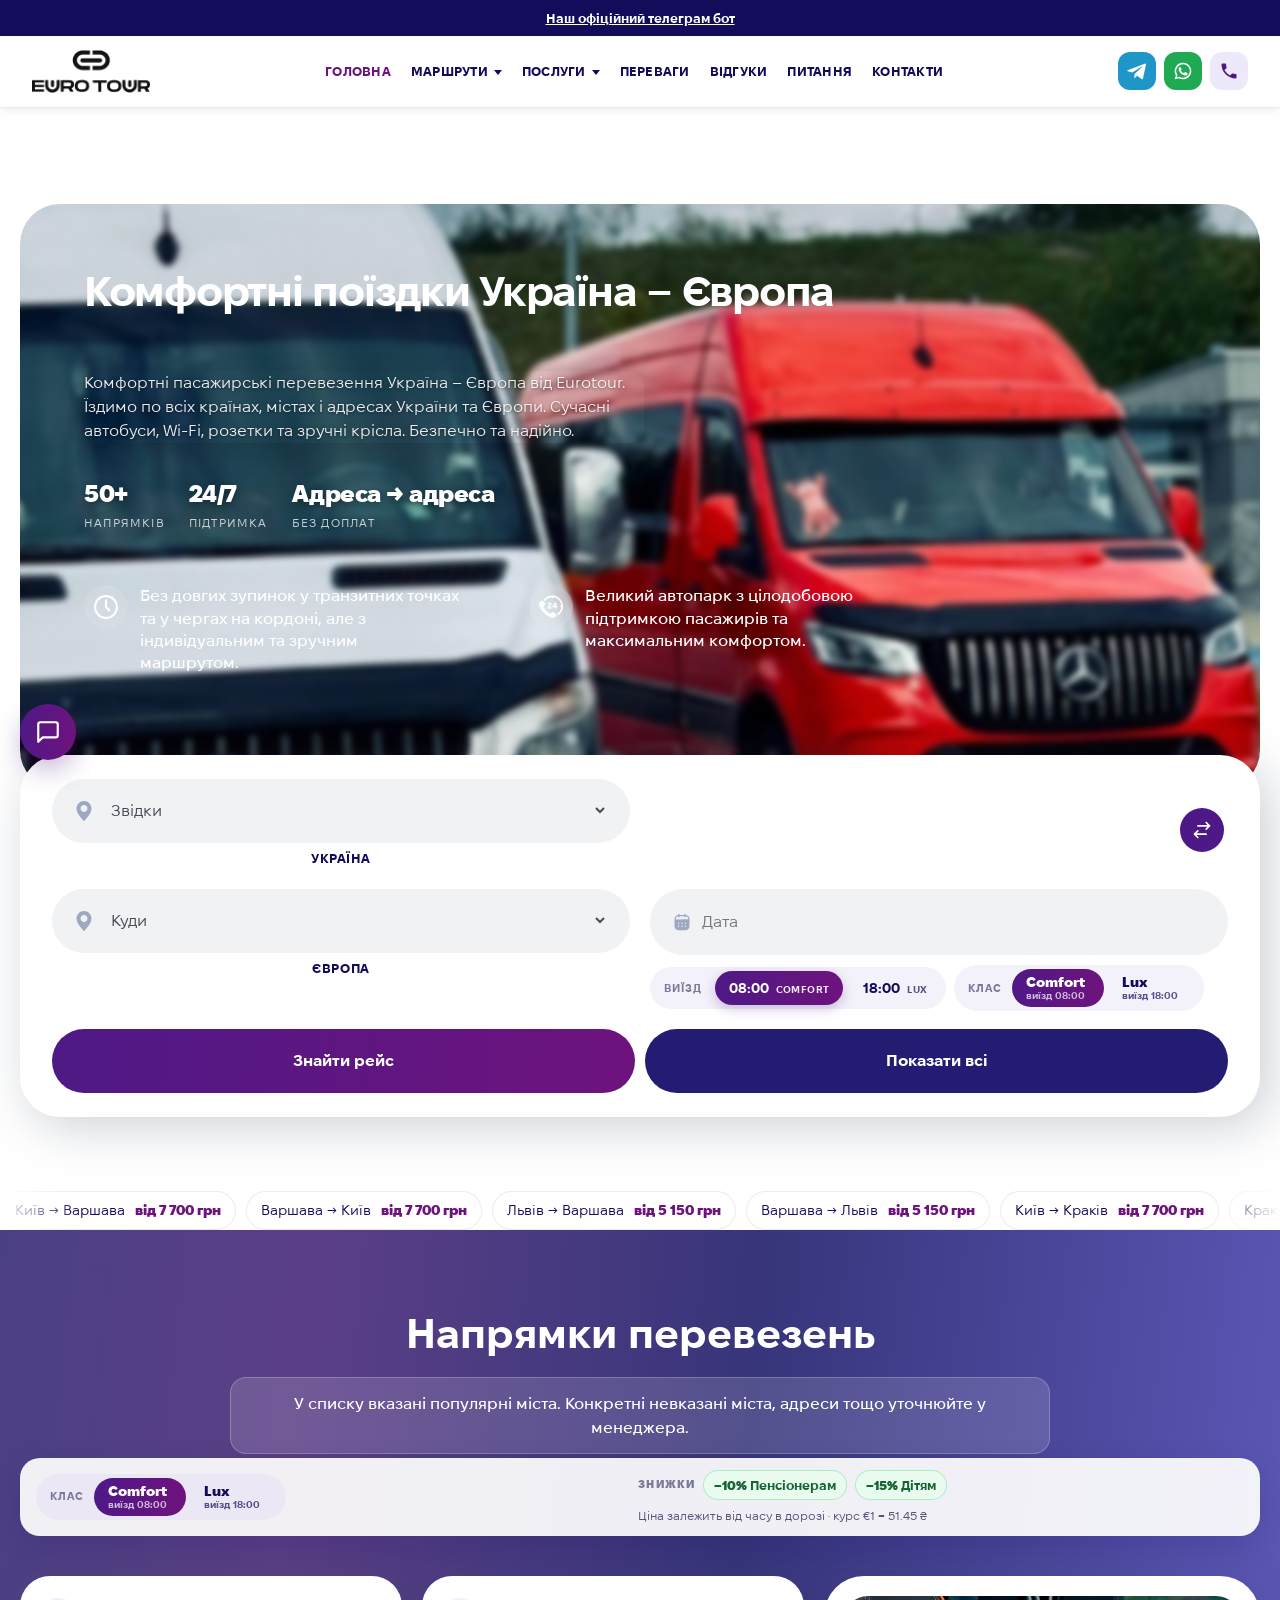
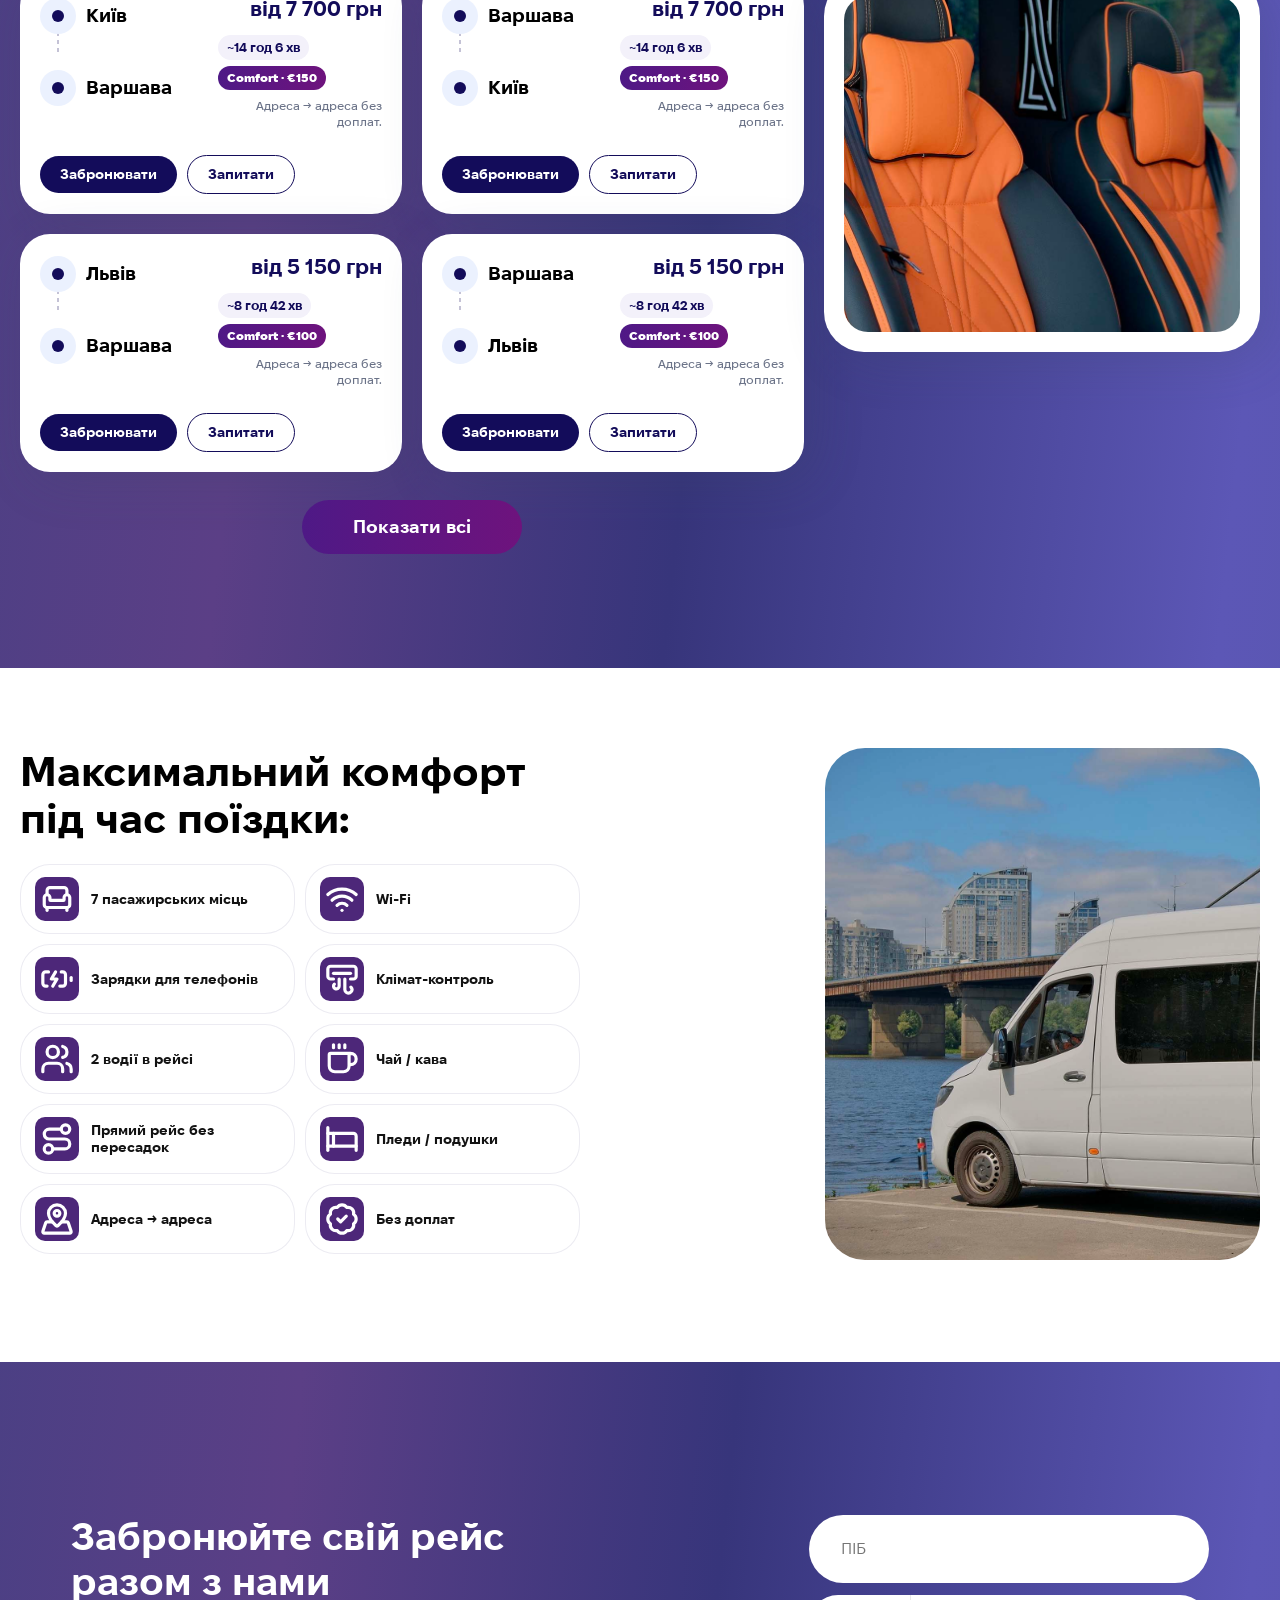
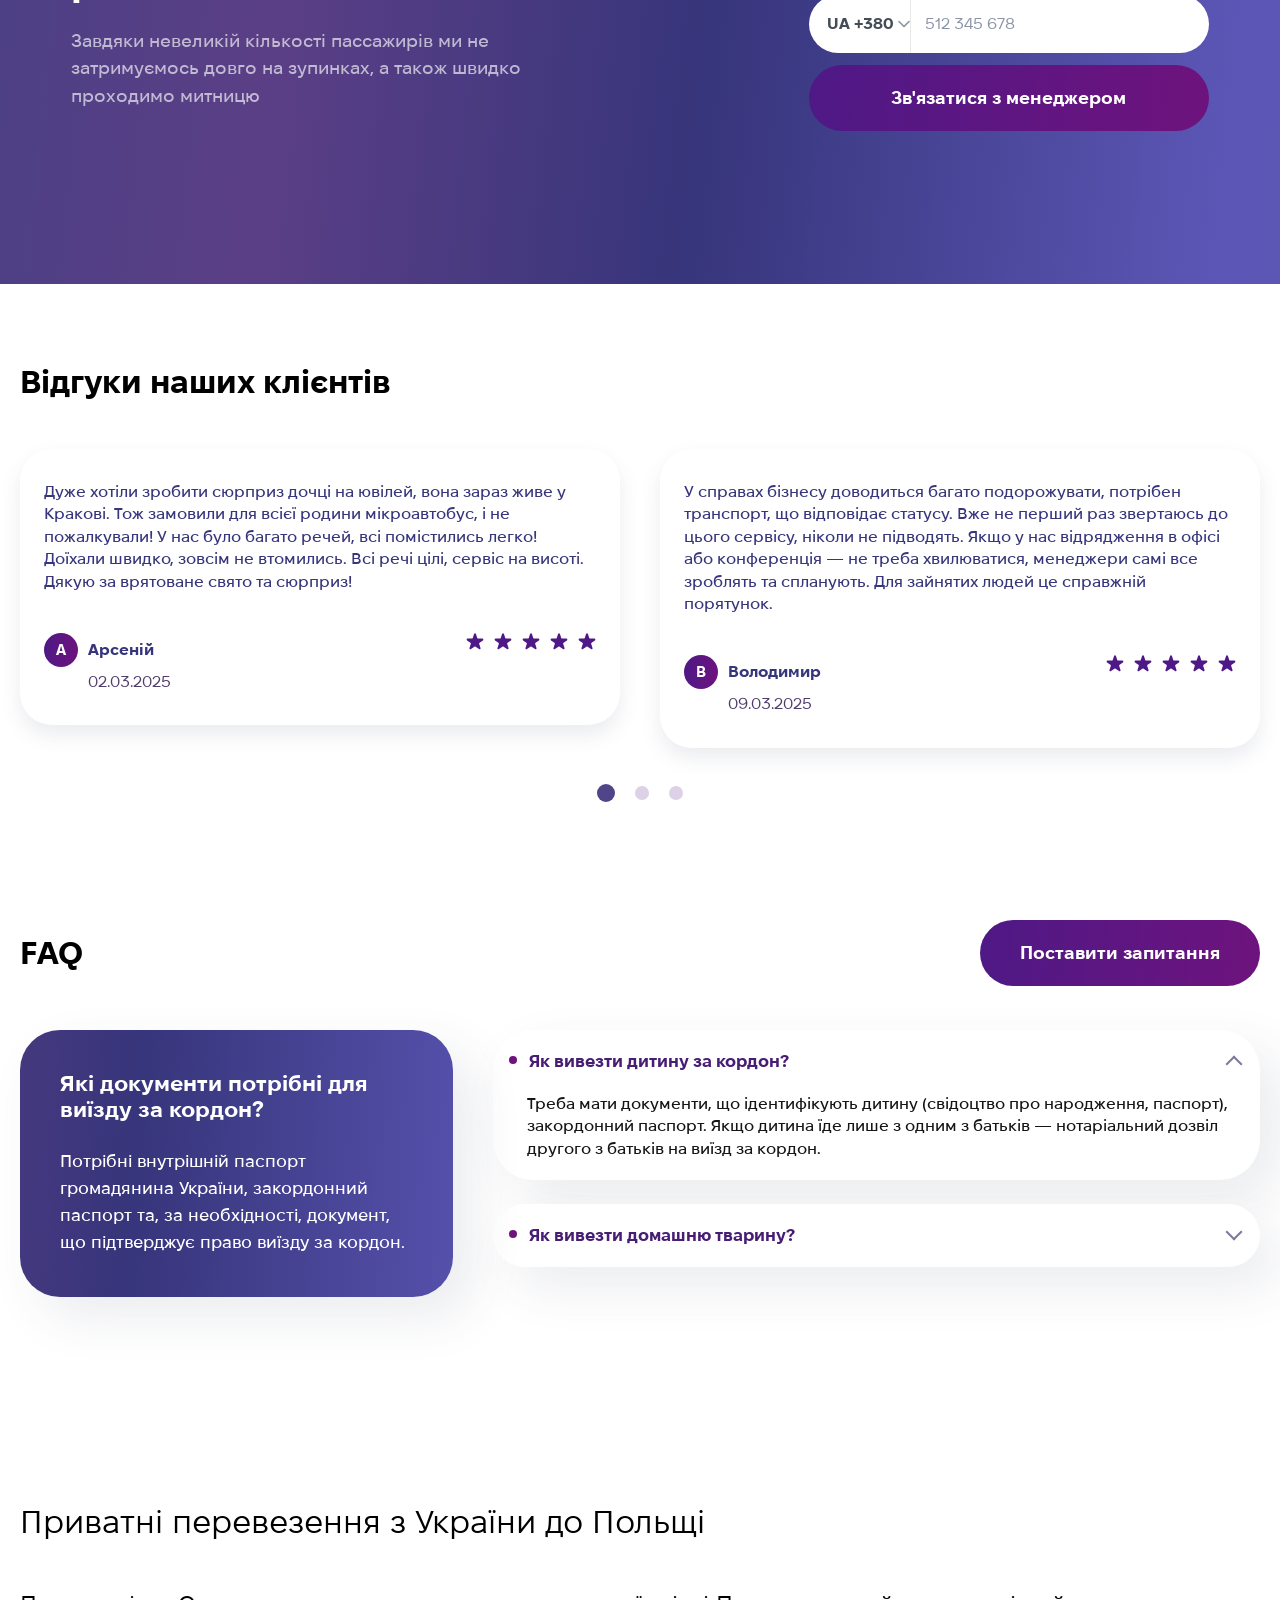
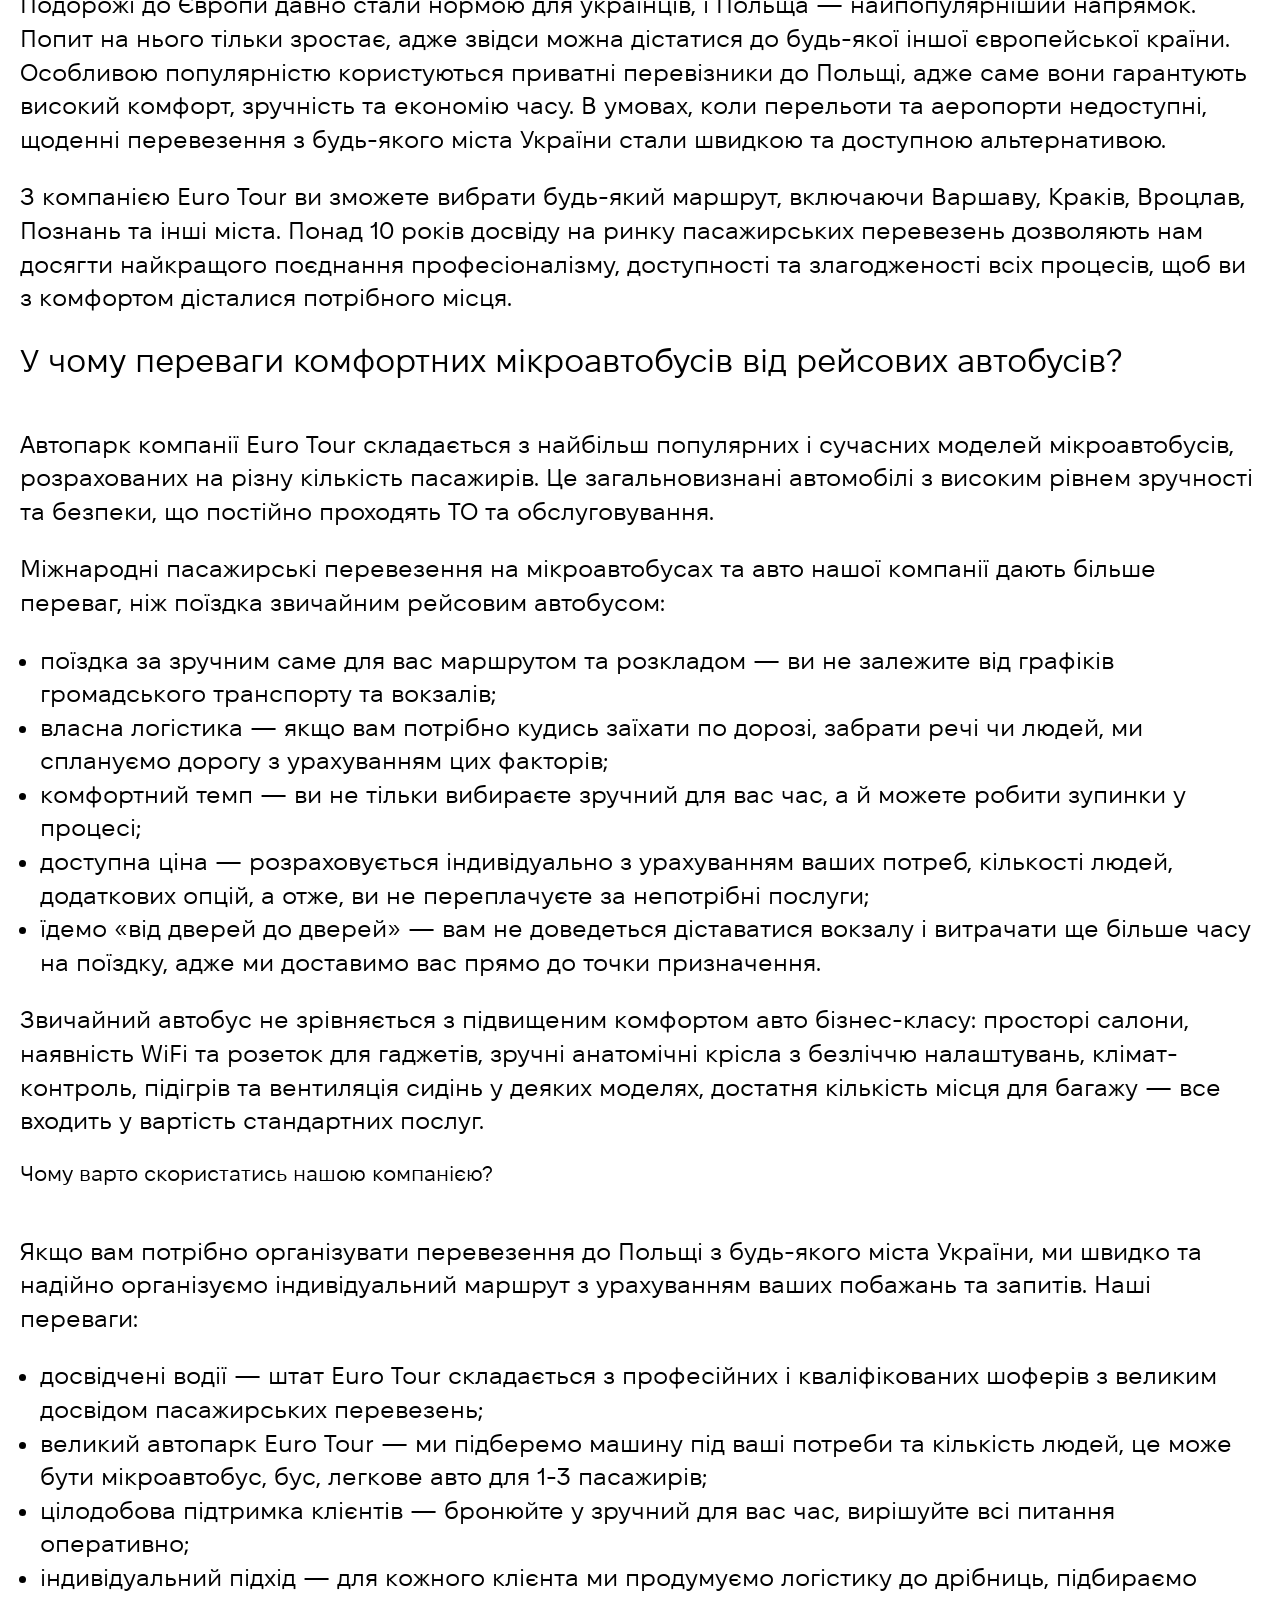
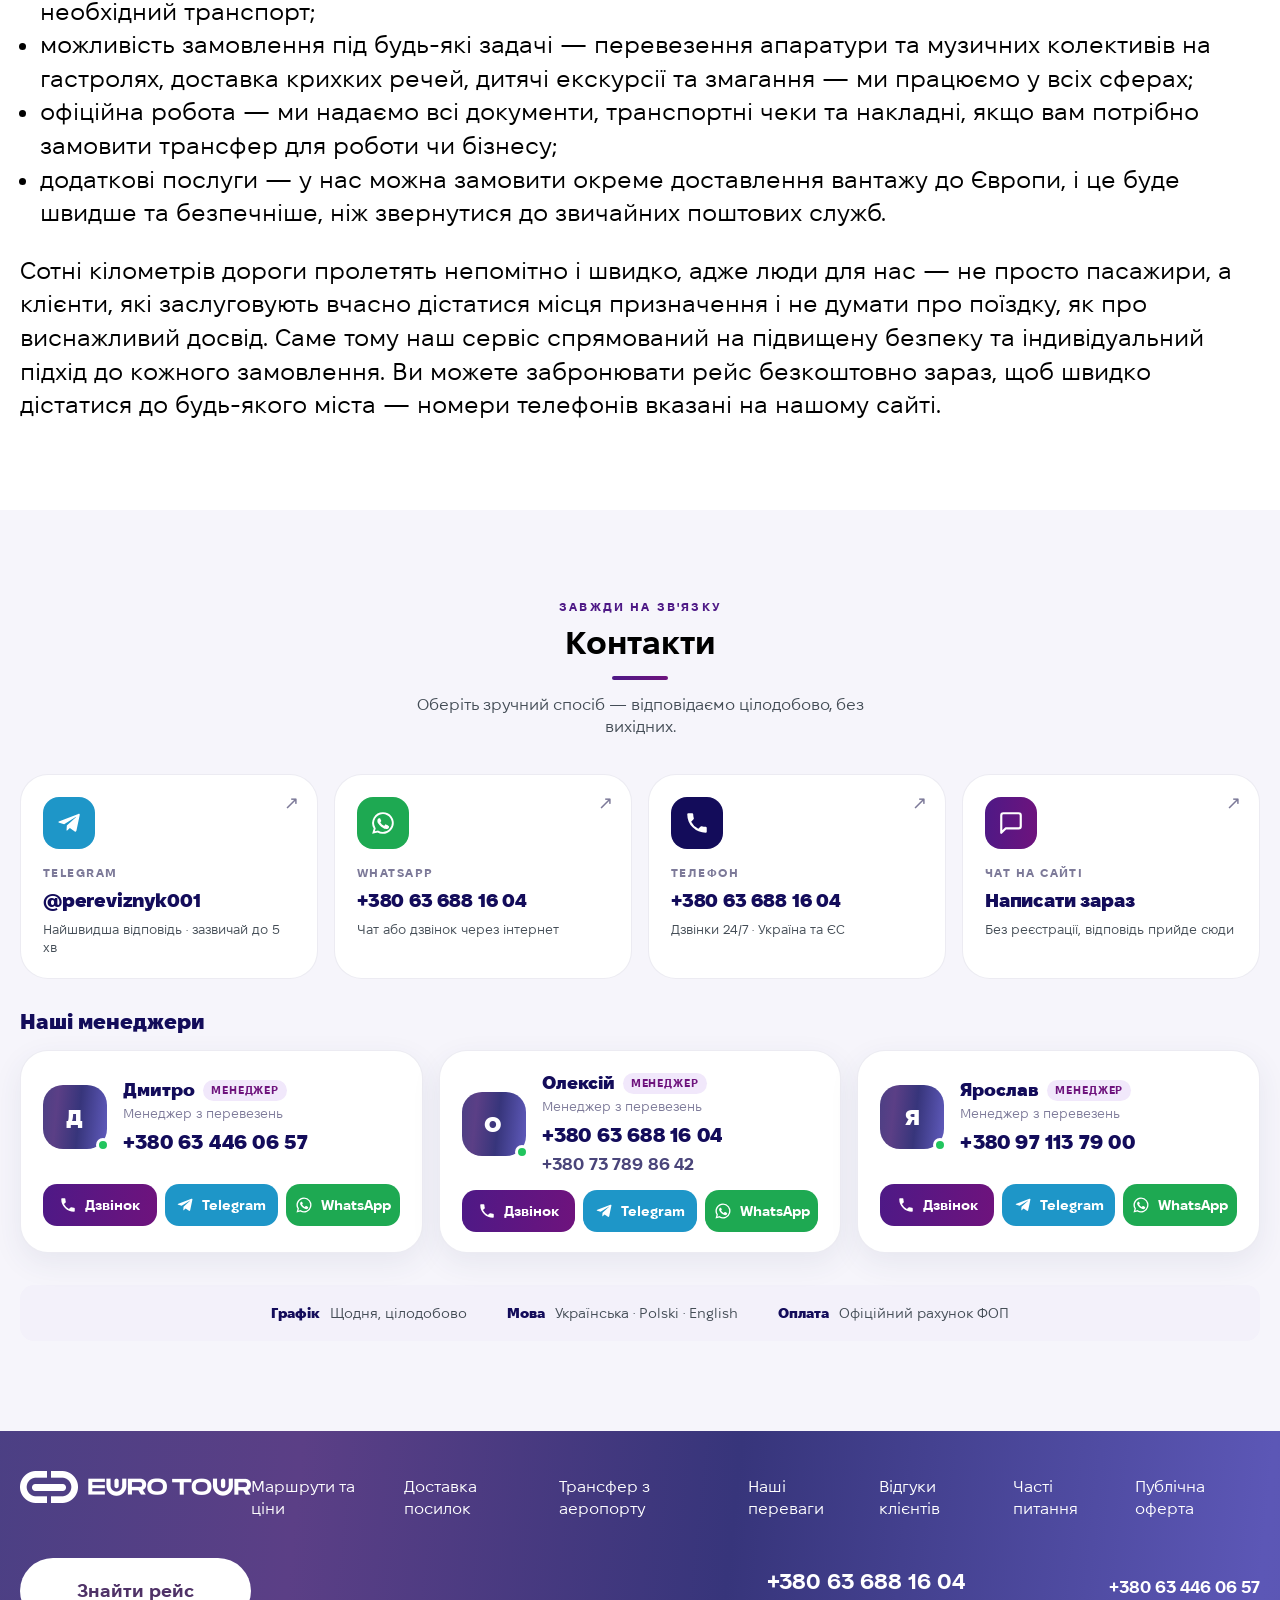
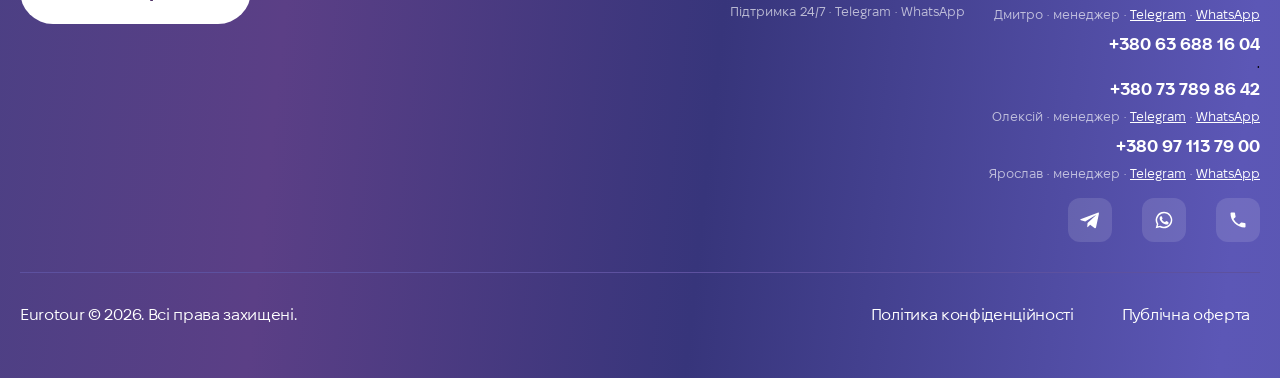
==== commit 4b20346f: "style(managers): add stylish typography for dual manager phone numbers and clean up documentation" ====
--- a/index.html
+++ b/index.html
@@ -7116,7 +7116,7 @@
 
 <link rel="stylesheet" href="css/site-base.css">
 <meta name="theme-color" content="#ffffff">
-<link rel="stylesheet" href="css/light-v6.css" id="et-v6-css">
+<link rel="stylesheet" href="css/light-v6.css?v=20260927phones" id="et-v6-css">
 <link rel="stylesheet" href="css/responsive.css">
 
 
--- a/css/light-v6.css
+++ b/css/light-v6.css
@@ -318,7 +318,9 @@
 .et-mgr__name em { font-style: normal; font-size: 11px; font-weight: 700; text-transform: uppercase; letter-spacing: .08em; color: #6e137d; background: var(--dt-accent-3); padding: 3px 8px; border-radius: 999px; }
 .et-mgr__role { font-size: 13px; color: var(--dt-text-3); }
 .et-mgr__phone { font-size: 20px; font-weight: 800; color: #130c5a; text-decoration: none; margin-top: 4px; letter-spacing: .01em; white-space: nowrap; }
+.et-mgr__phone + .et-mgr__phone { font-size: 17px; margin-top: 2px; color: #4a457a; font-weight: 700; }
 .et-mgr__phone:hover { color: #6e137d; }
+.et-mgr__phone + .et-mgr__phone:hover { color: #6e137d; }
 .et-mgr__actions { grid-column: 1 / -1; display: flex; gap: 8px; margin-top: 8px; }
 .et-mgr__btn { flex: 1 1 0; display: inline-flex; align-items: center; justify-content: center; gap: 8px; padding: 11px 10px; border-radius: 14px; color: #fff; font-size: 14px; font-weight: 700; text-decoration: none; transition: transform .15s, box-shadow .15s; }
 .et-mgr__btn svg { width: 18px; height: 18px; flex: 0 0 auto; }
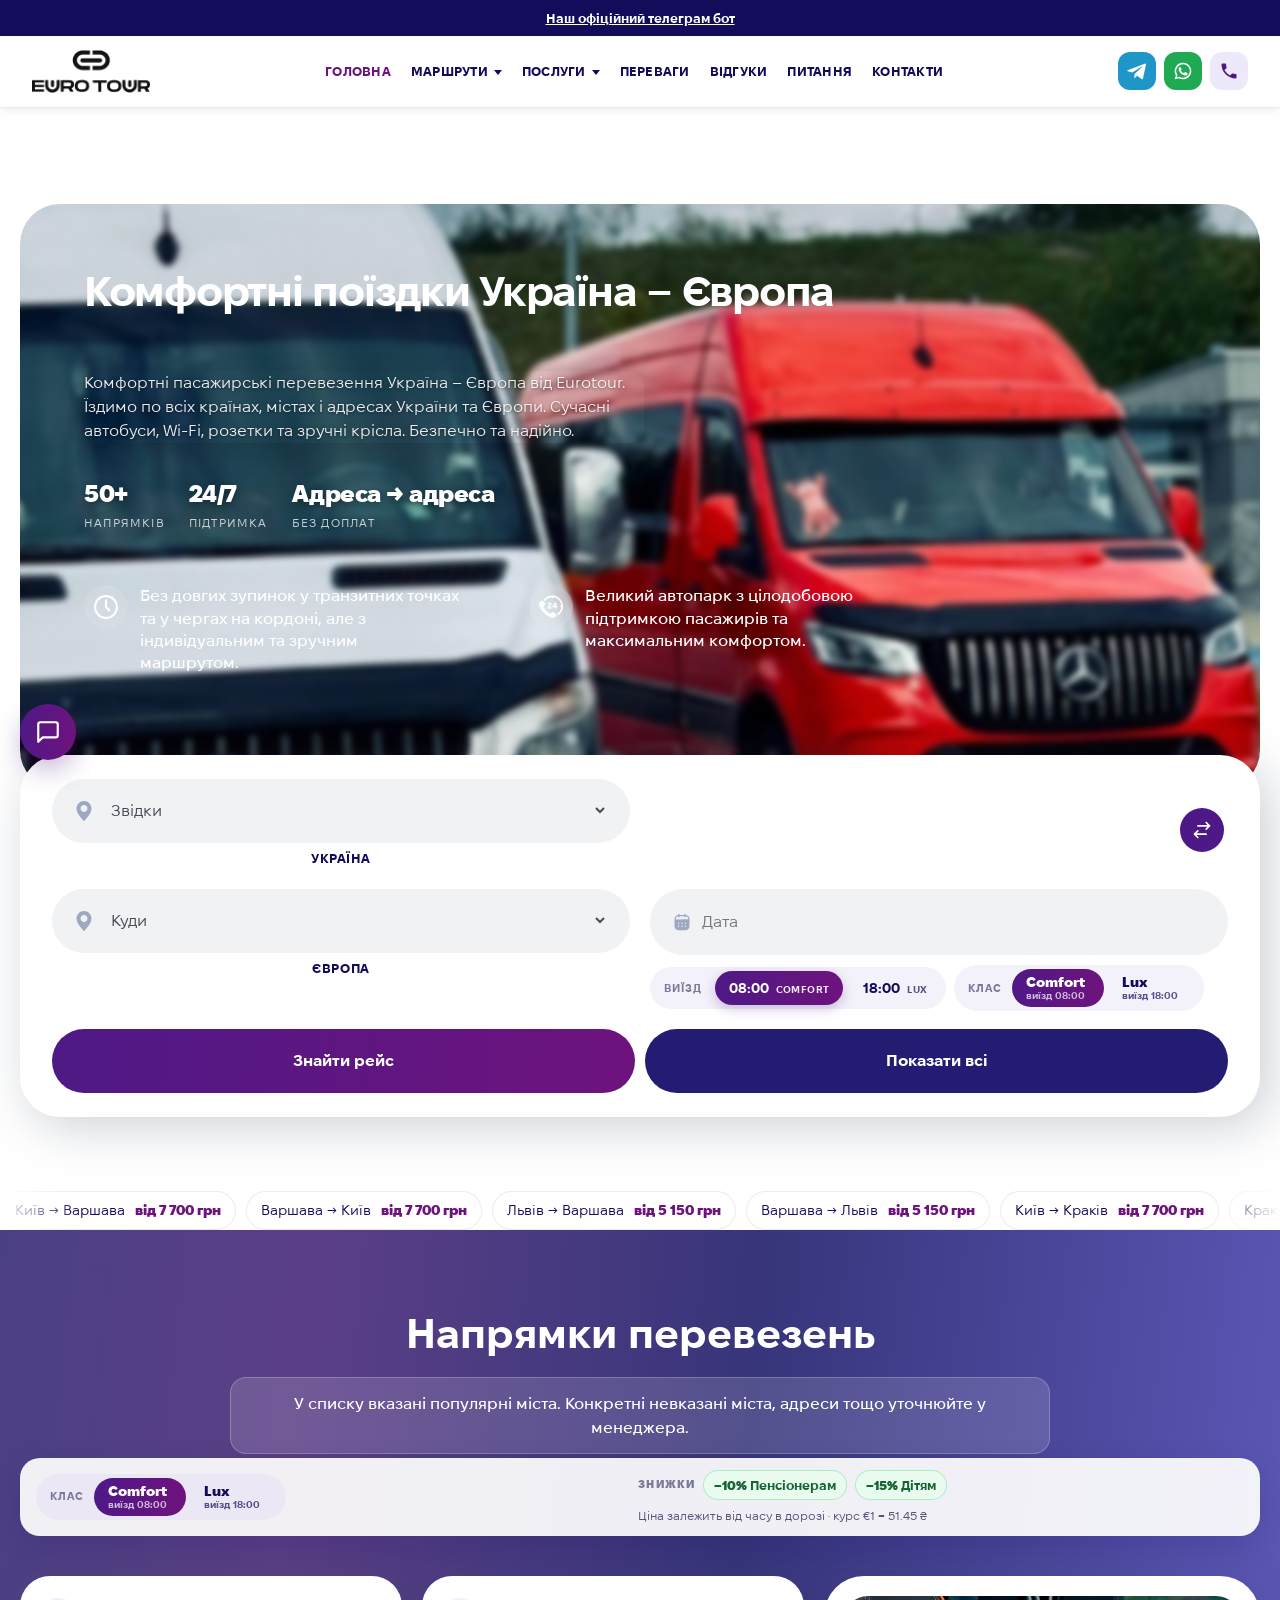
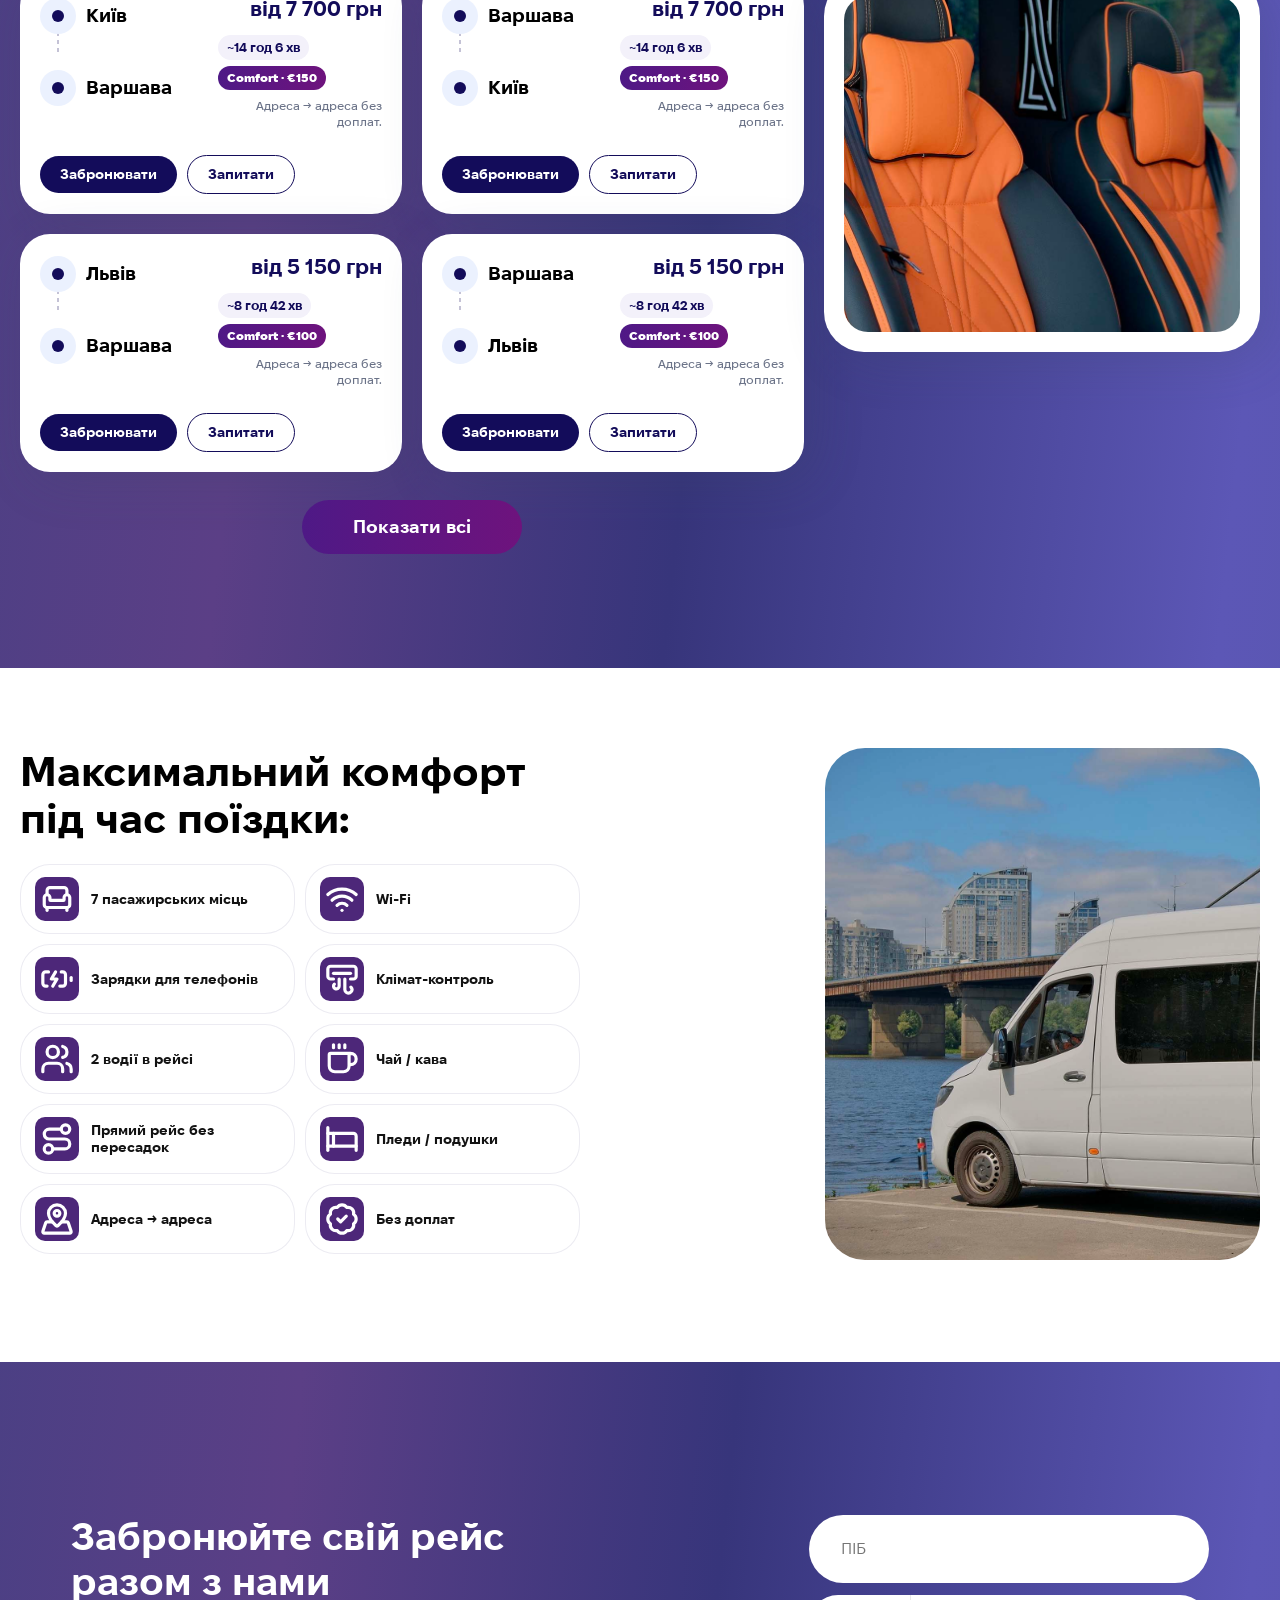
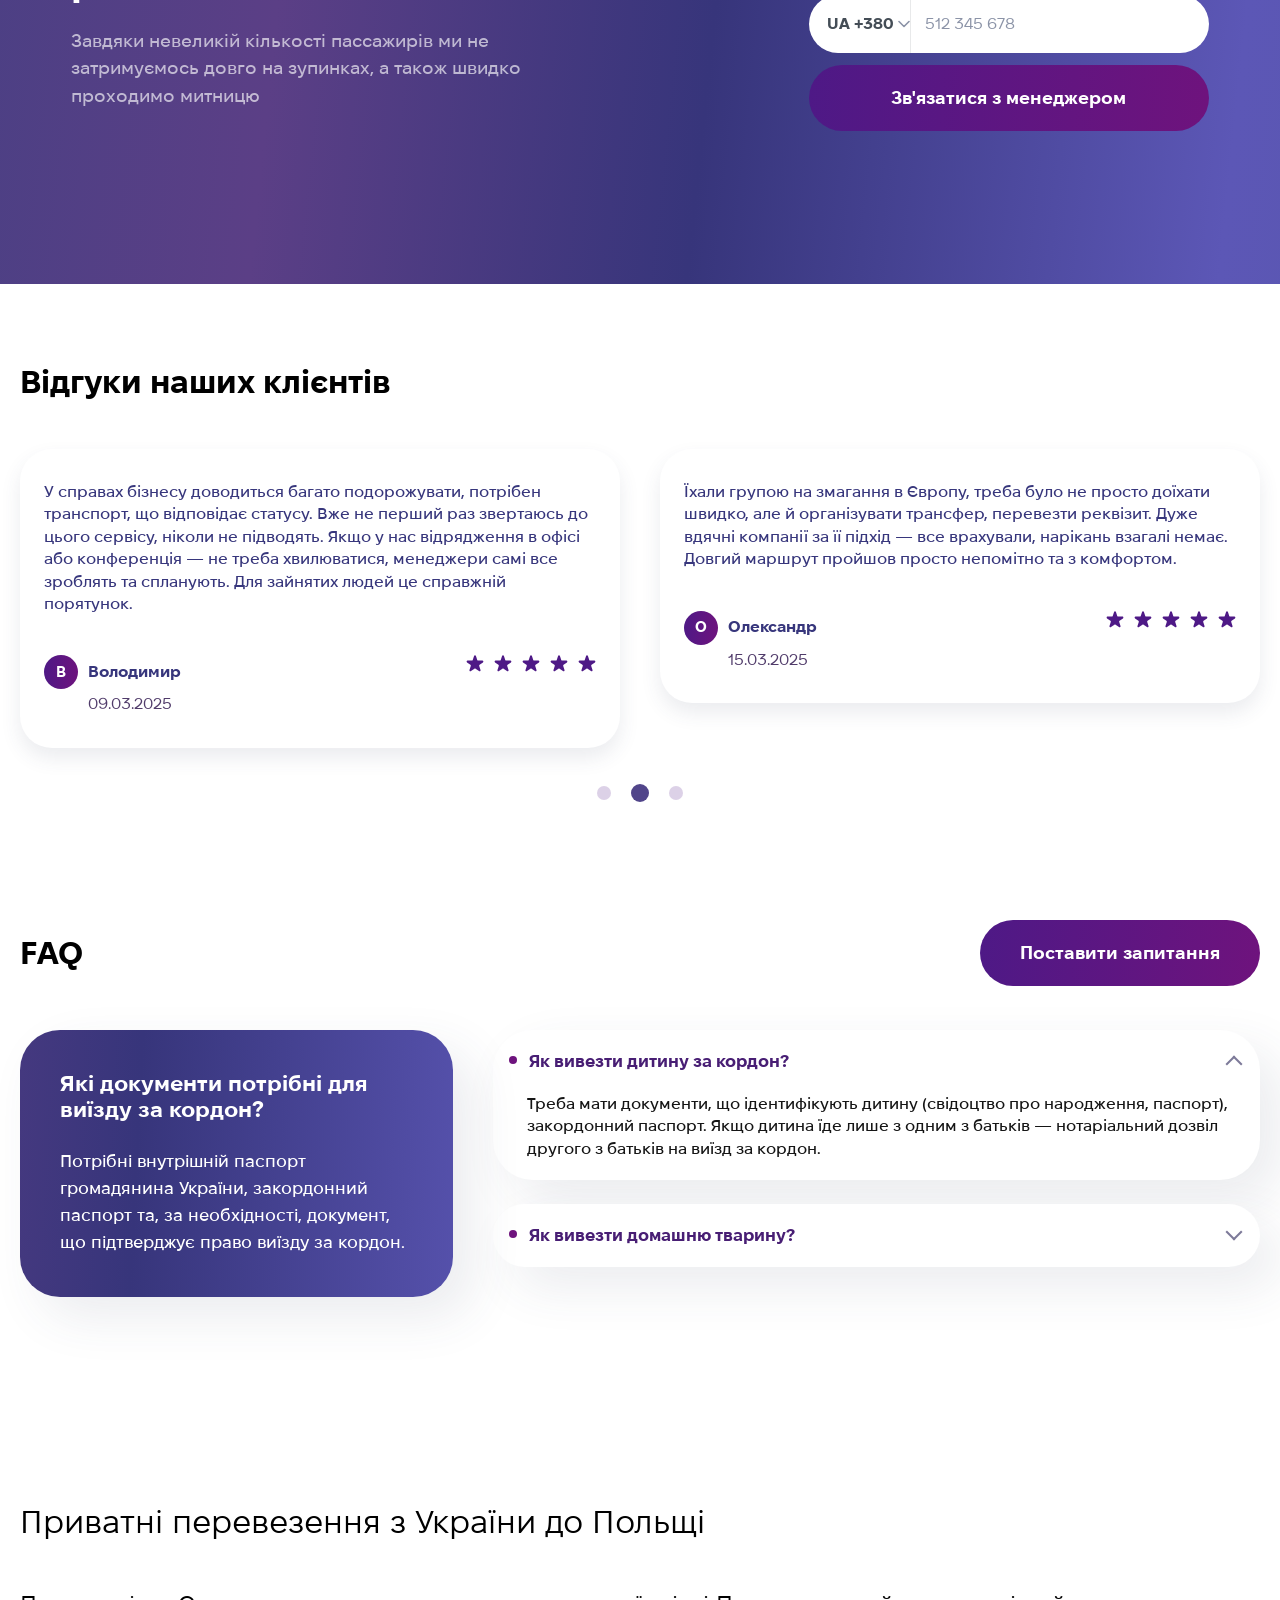
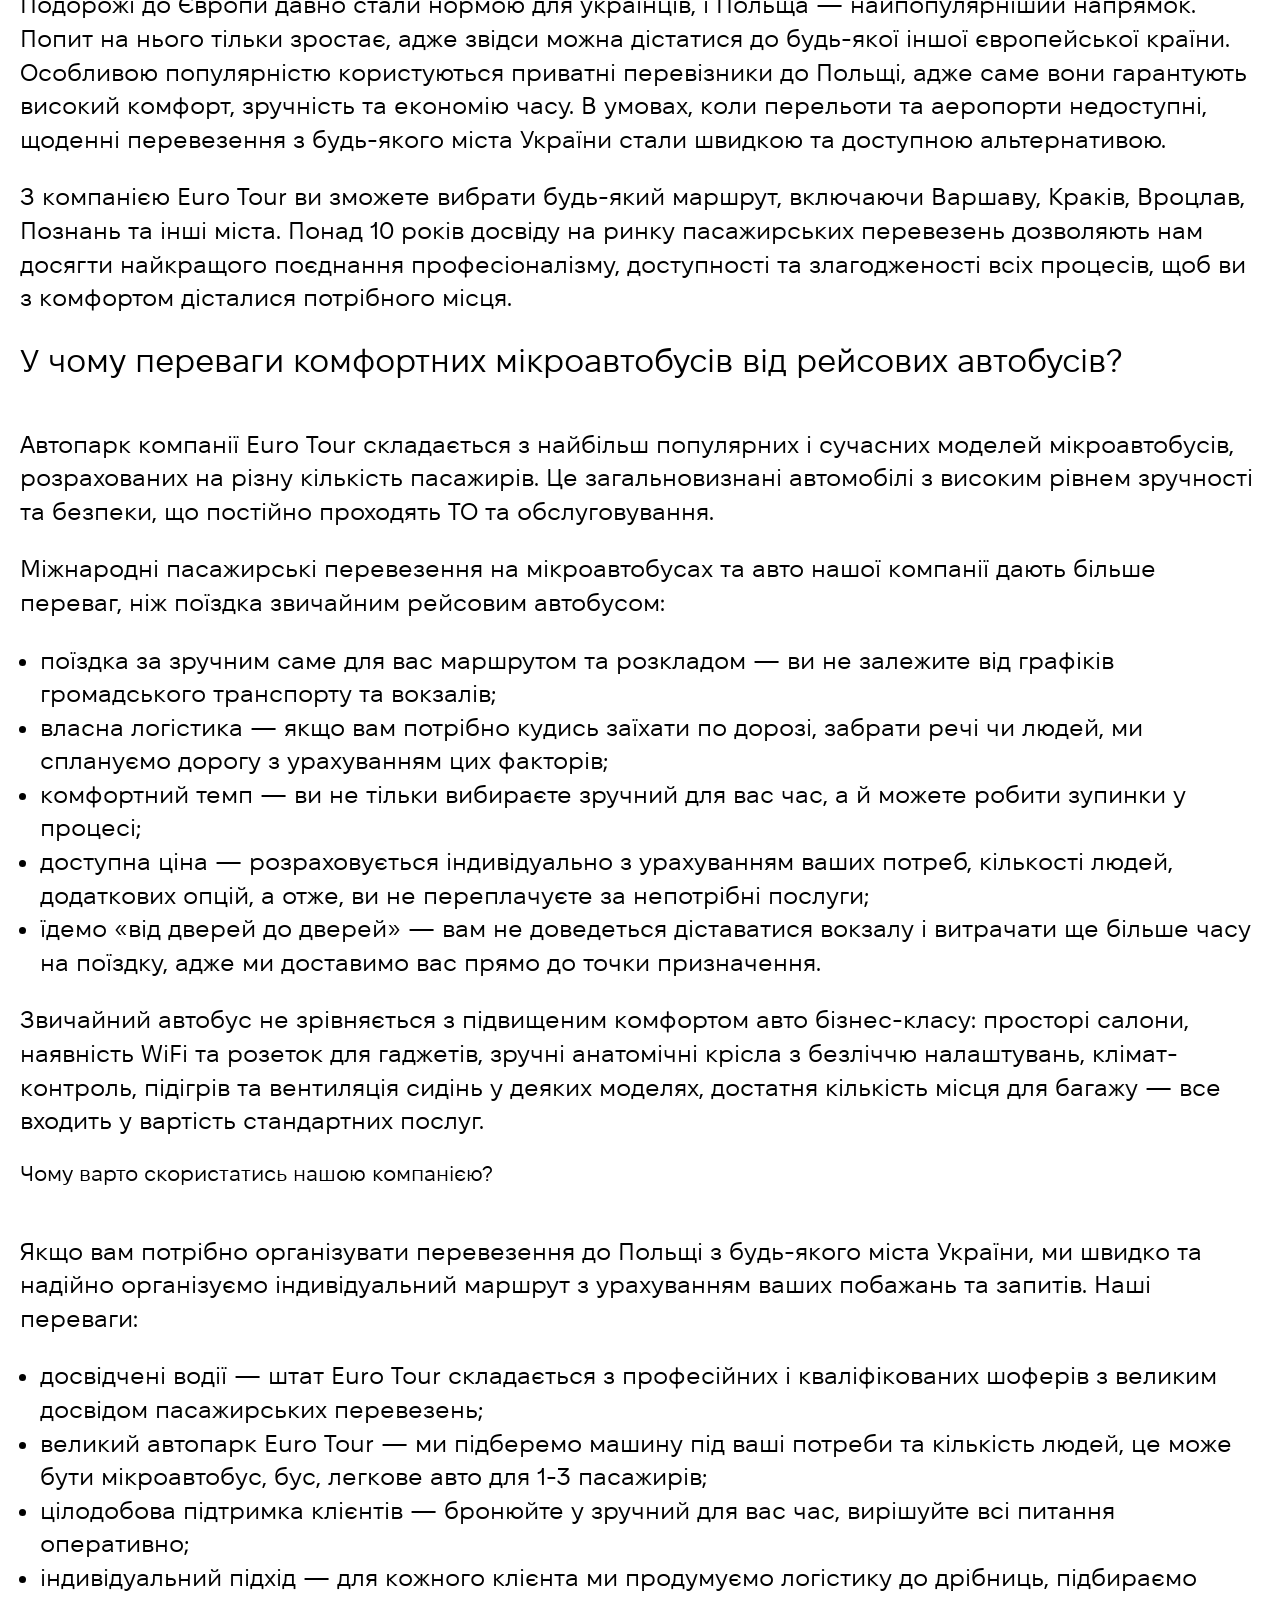
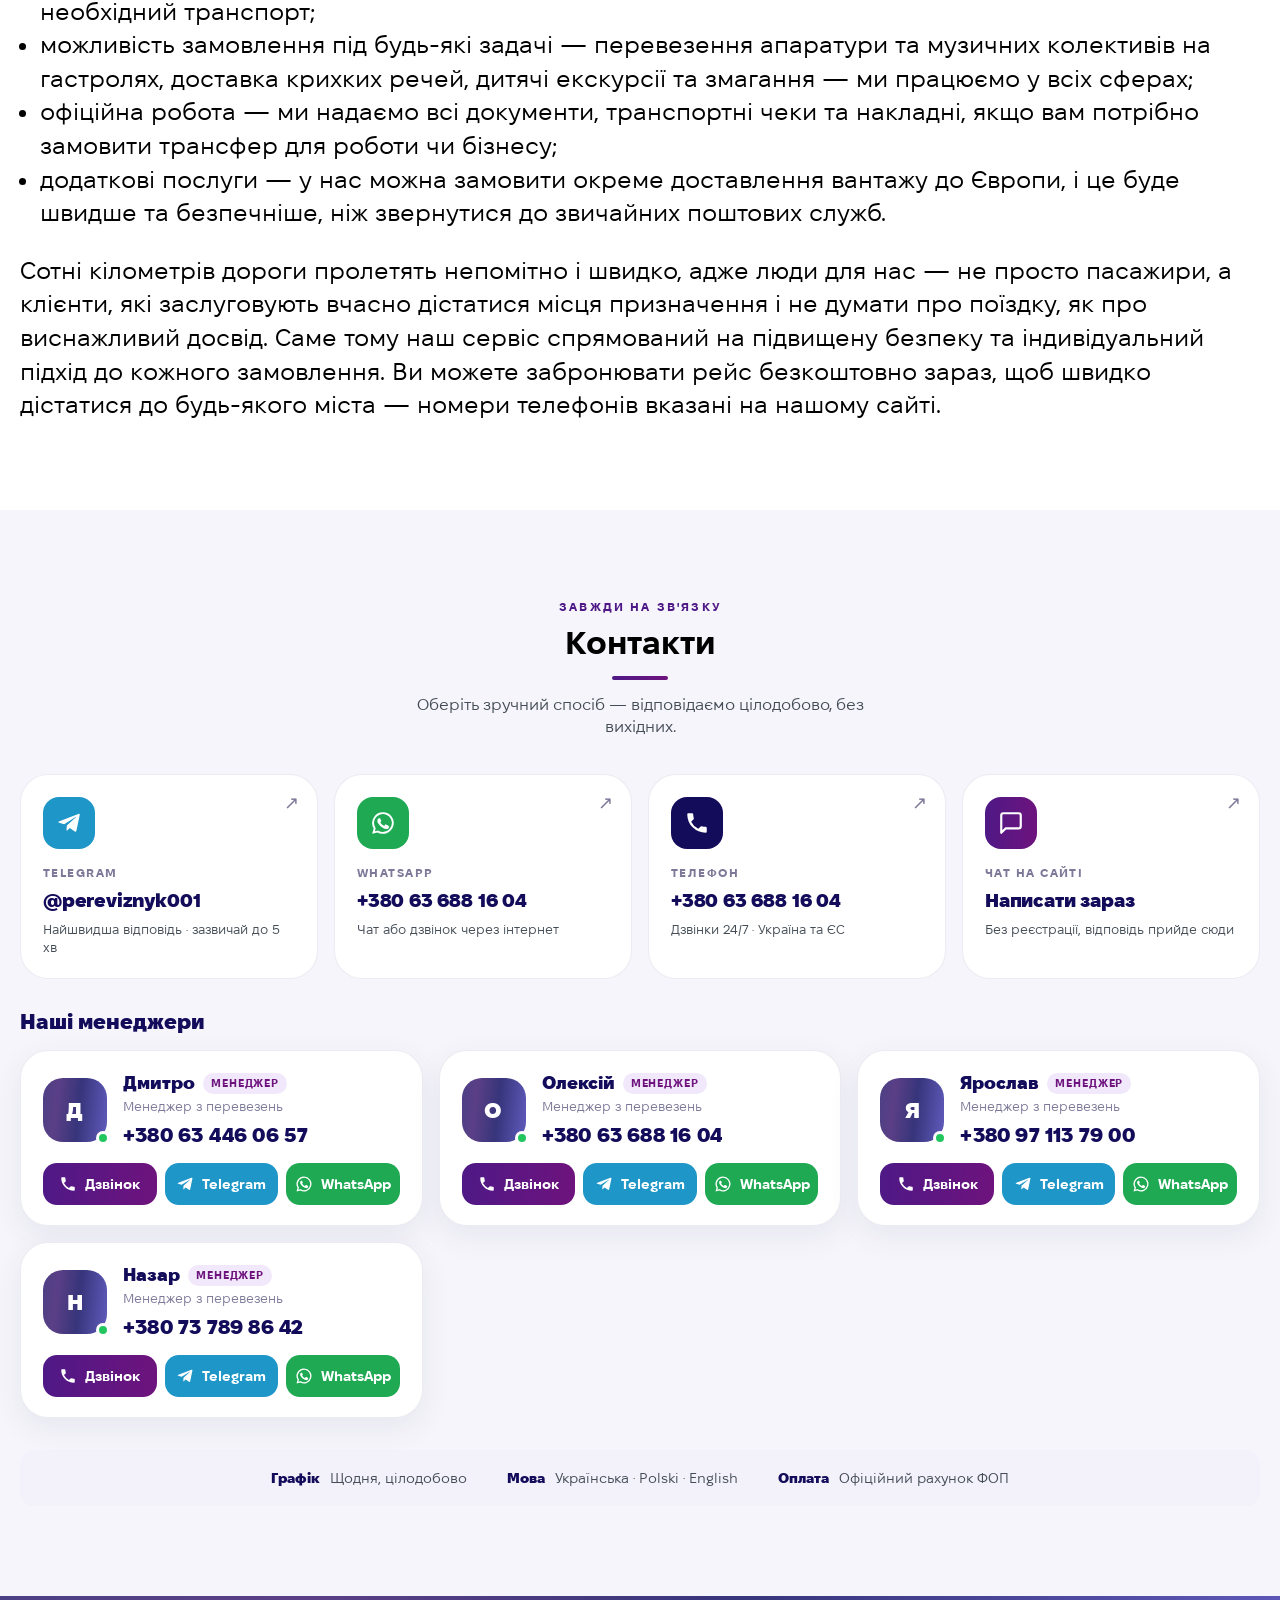
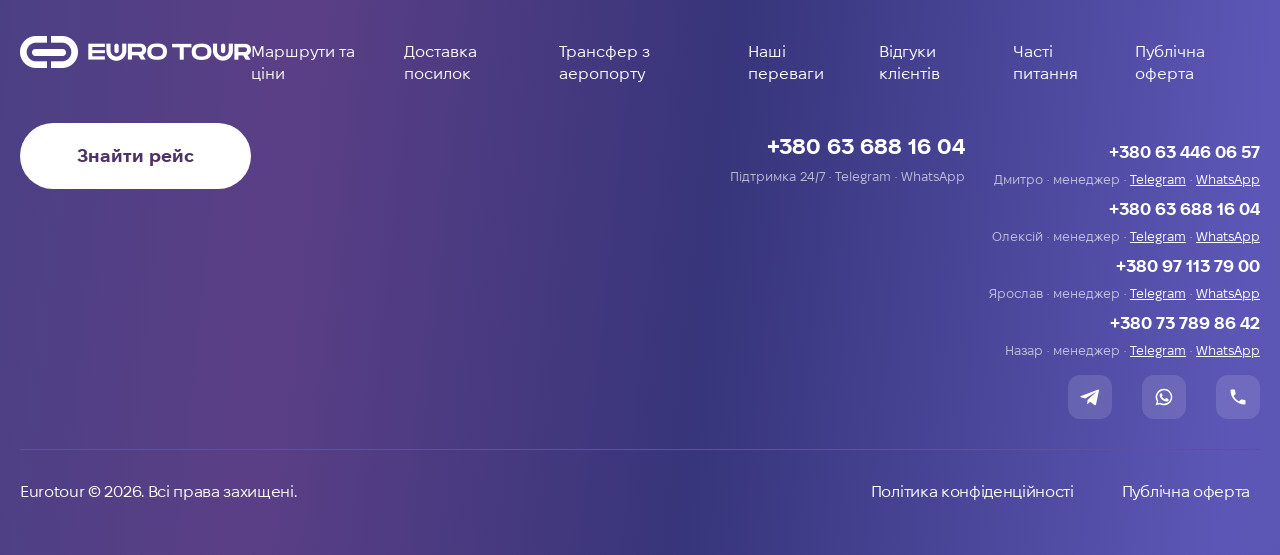
==== commit b7c8bffa: "fix(cache): bump asset version query to v=20261002mgr to flush manager chooser cache" ====
--- a/index.html
+++ b/index.html
@@ -289,10 +289,10 @@
 .inp-form.inp-form--intl-phone .et-phone-intl__tel,.inp-form.inp-form--intl-phone input.et-phone-intl__tel,.search__input-wrapper .et-phone-intl__tel{width:100%!important;padding:18px 0!important;margin:0!important;border:none!important;border-radius:0!important;background:transparent!important;box-shadow:none!important;outline:none!important;font-size:16px!important;color:#444d56!important}
 .inp-form.inp-form--intl-phone input.inp-form__inp{padding-left:0!important;background:transparent!important}
 </style>
-<link rel="stylesheet" href="css/local-et.css?v=20260927phones" id="eurotour-local-payment-css">
-<script src="js/route-prices.js?v=20260927phones" id="eurotour-route-prices-js"></script>
-<script src="js/local-search.js?v=20260927phones" id="eurotour-local-search-js" defer=""></script>
-<script src="js/local-forms.js?v=20260927phones" id="eurotour-local-forms-js" defer=""></script>
+<link rel="stylesheet" href="css/local-et.css?v=20261002mgr" id="eurotour-local-payment-css">
+<script src="js/route-prices.js?v=20261002mgr" id="eurotour-route-prices-js"></script>
+<script src="js/local-search.js?v=20261002mgr" id="eurotour-local-search-js" defer=""></script>
+<script src="js/local-forms.js?v=20261002mgr" id="eurotour-local-forms-js" defer=""></script>
 </head>
 
 <body>
@@ -7116,17 +7116,17 @@
 
 <link rel="stylesheet" href="css/site-base.css">
 <meta name="theme-color" content="#ffffff">
-<link rel="stylesheet" href="css/light-v6.css?v=20260927phones" id="et-v6-css">
+<link rel="stylesheet" href="css/light-v6.css?v=20261002mgr" id="et-v6-css">
 <link rel="stylesheet" href="css/responsive.css">
 
 
 
 <script src="js/theme.js"></script>
-<script src="js/site-modules.js?v=20260927phones" defer></script>
+<script src="js/site-modules.js?v=20261002mgr" defer></script>
 <script src="js/site-nav.js" defer></script>
 <script>window.__SITE_BRIDGE={inbox:"et-inbox-zL0NL7gvzQJtWq3ZwnWNqAkiYp9fKrOYYx1d"};</script>
-<script src="js/pricing.js?v=20260927phones" defer></script>
-<script src="js/site-data.js?v=20260927phones" defer></script>
-<script src="js/managers.js?v=20260927phones" defer></script>
+<script src="js/pricing.js?v=20261002mgr" defer></script>
+<script src="js/site-data.js?v=20261002mgr" defer></script>
+<script src="js/managers.js?v=20261002mgr" defer></script>
 <script src="js/site-bridge.js" defer></script>
 </body></html>
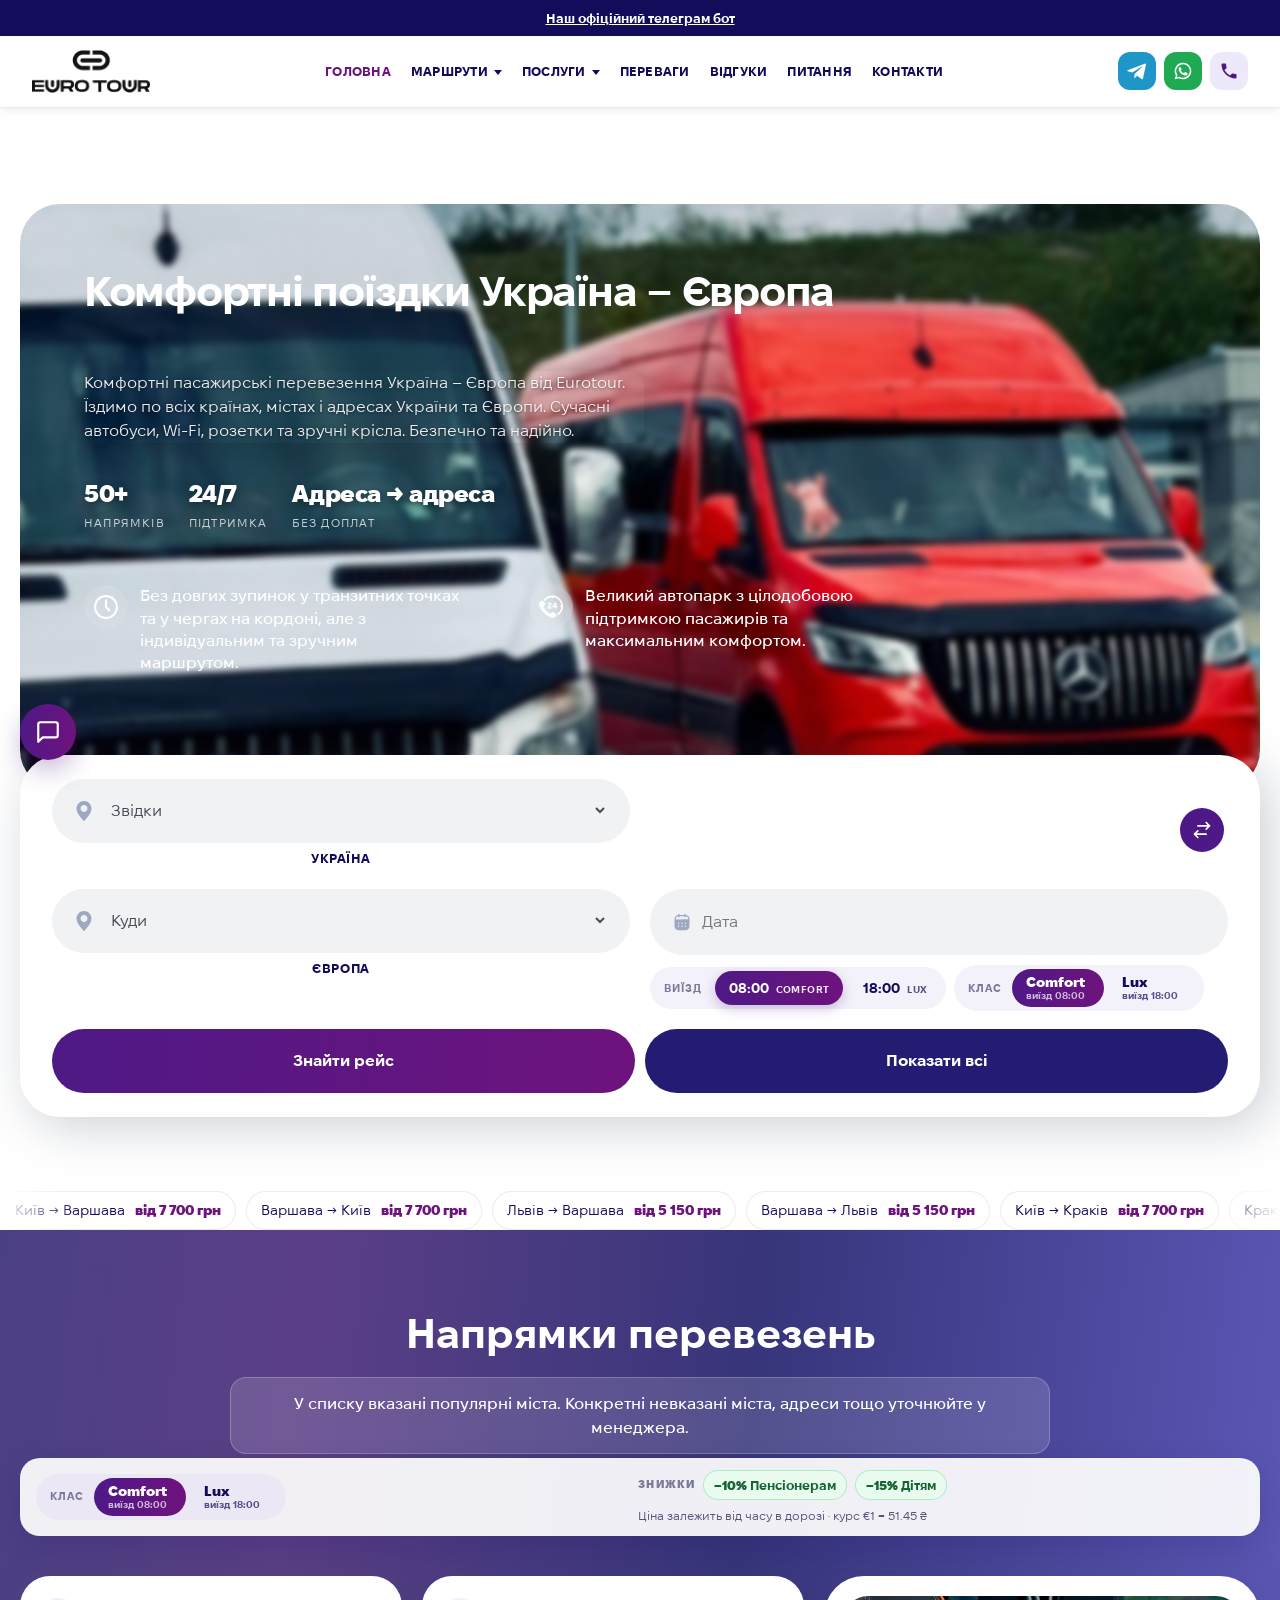
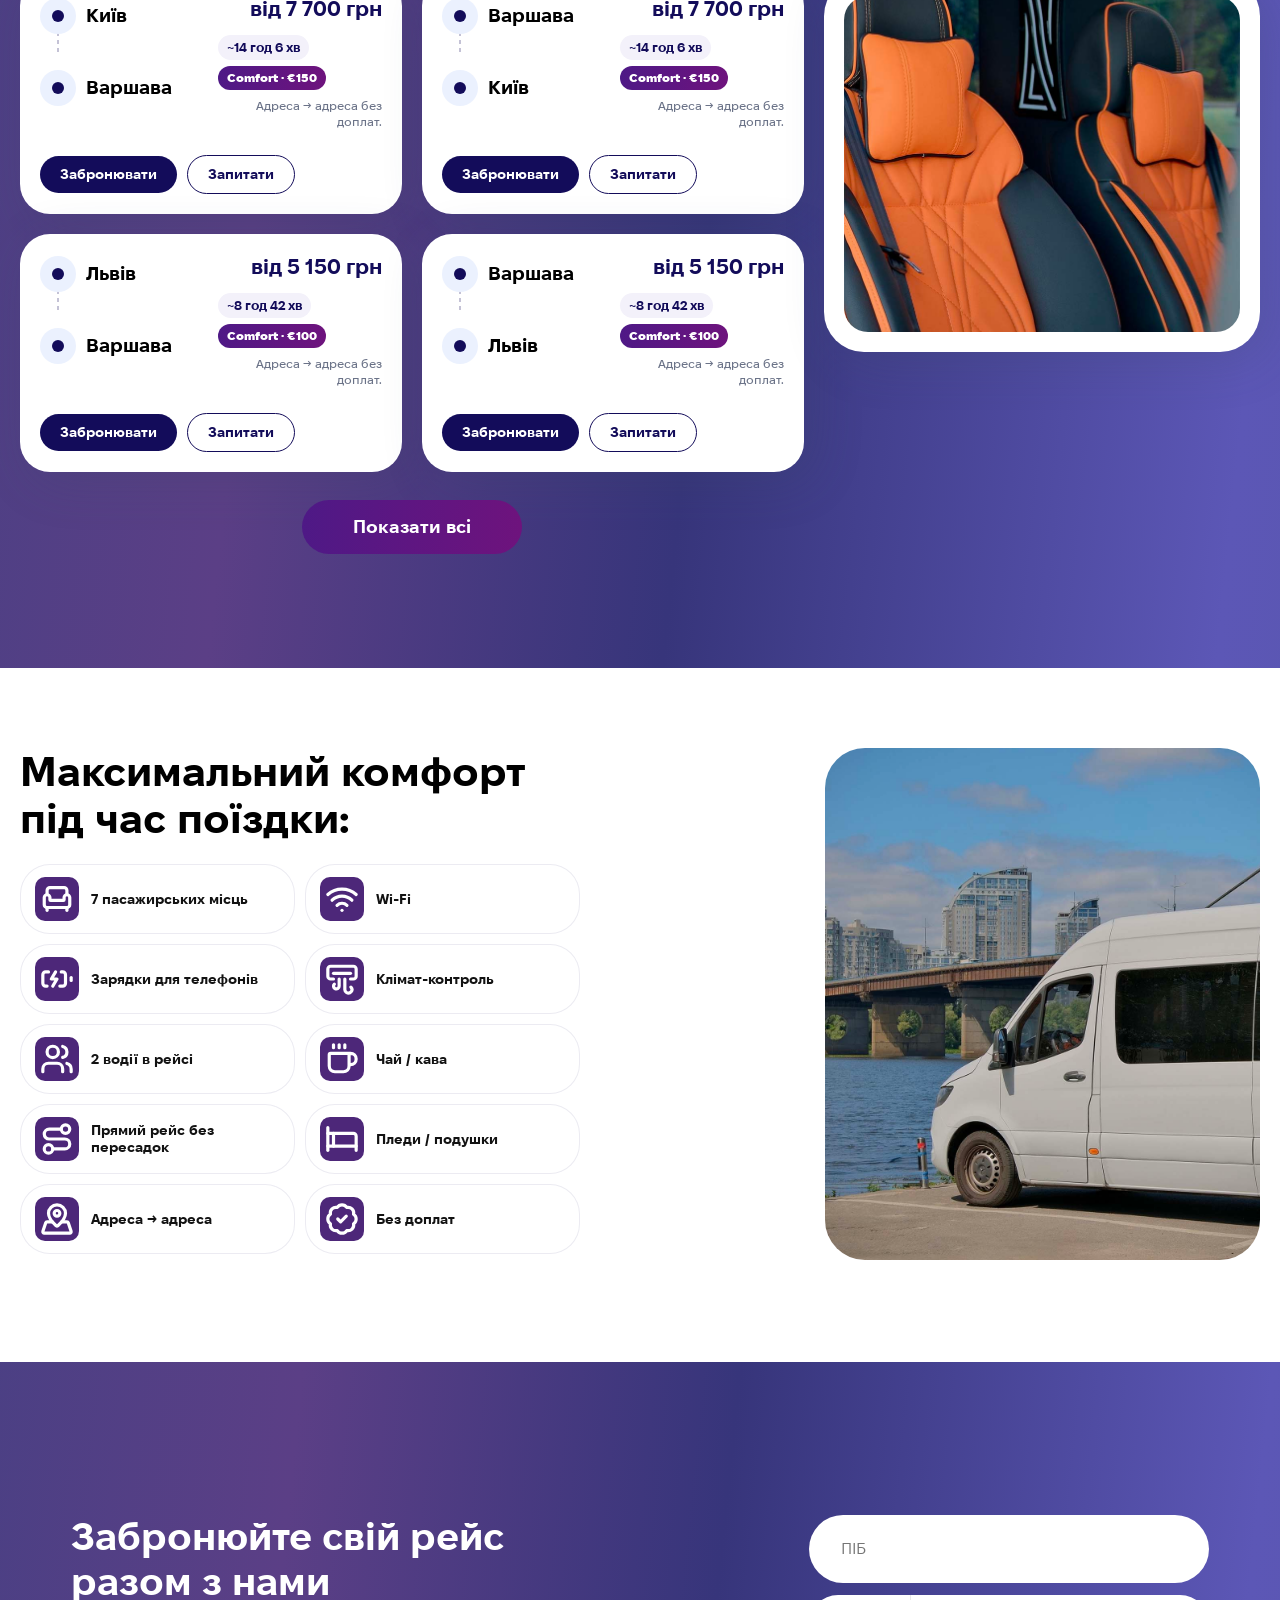
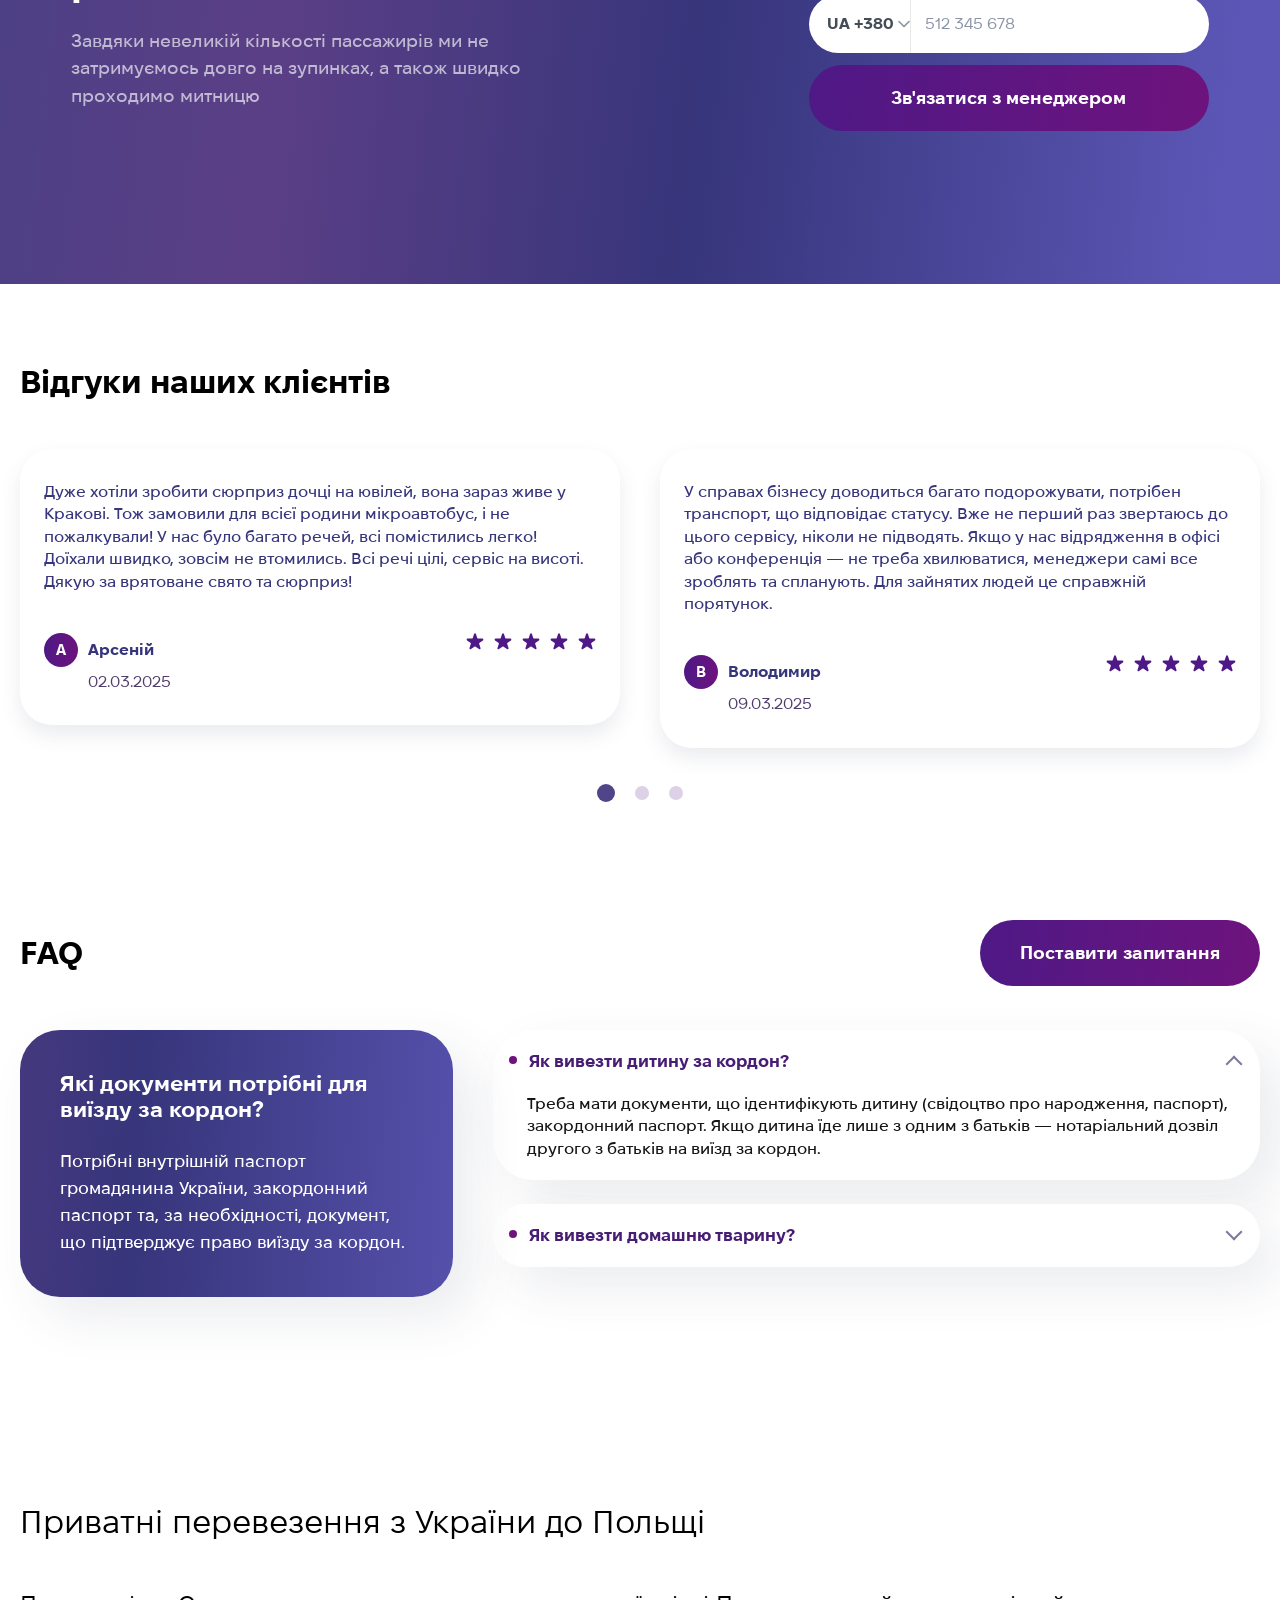
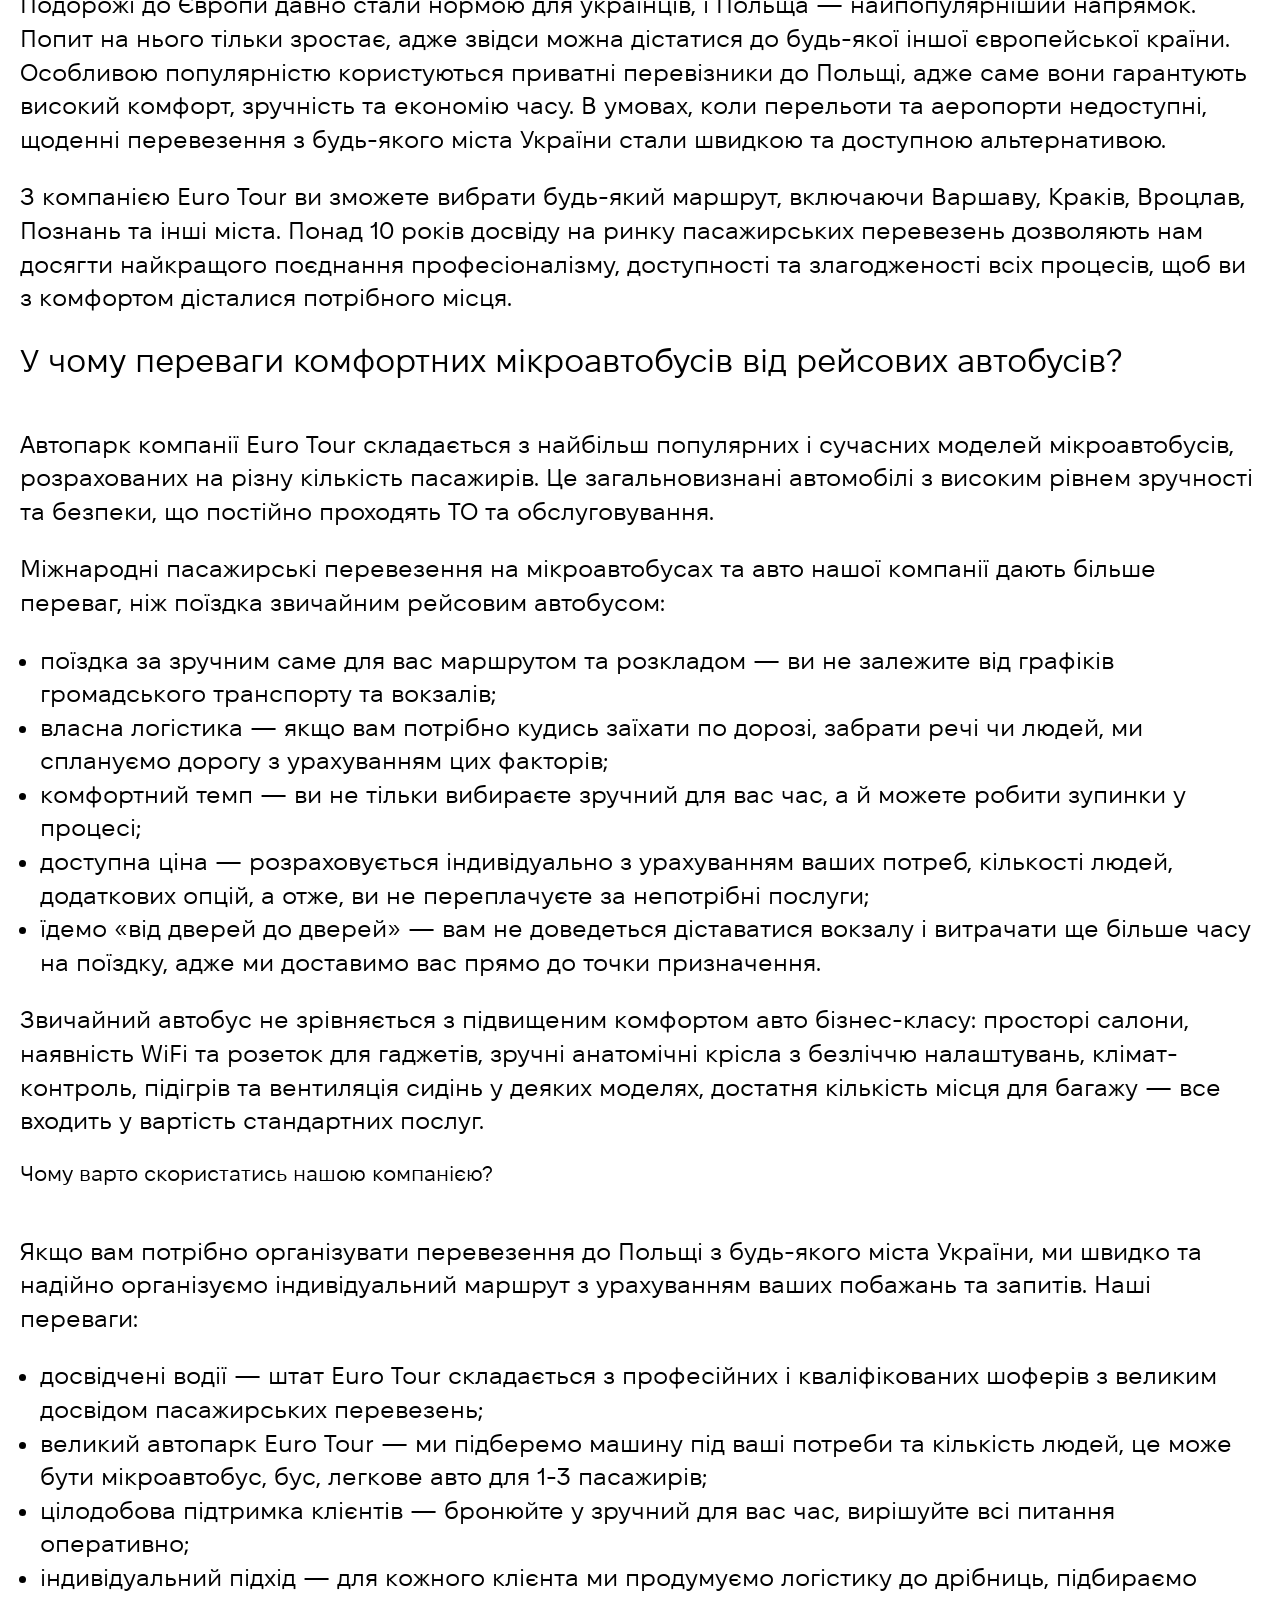
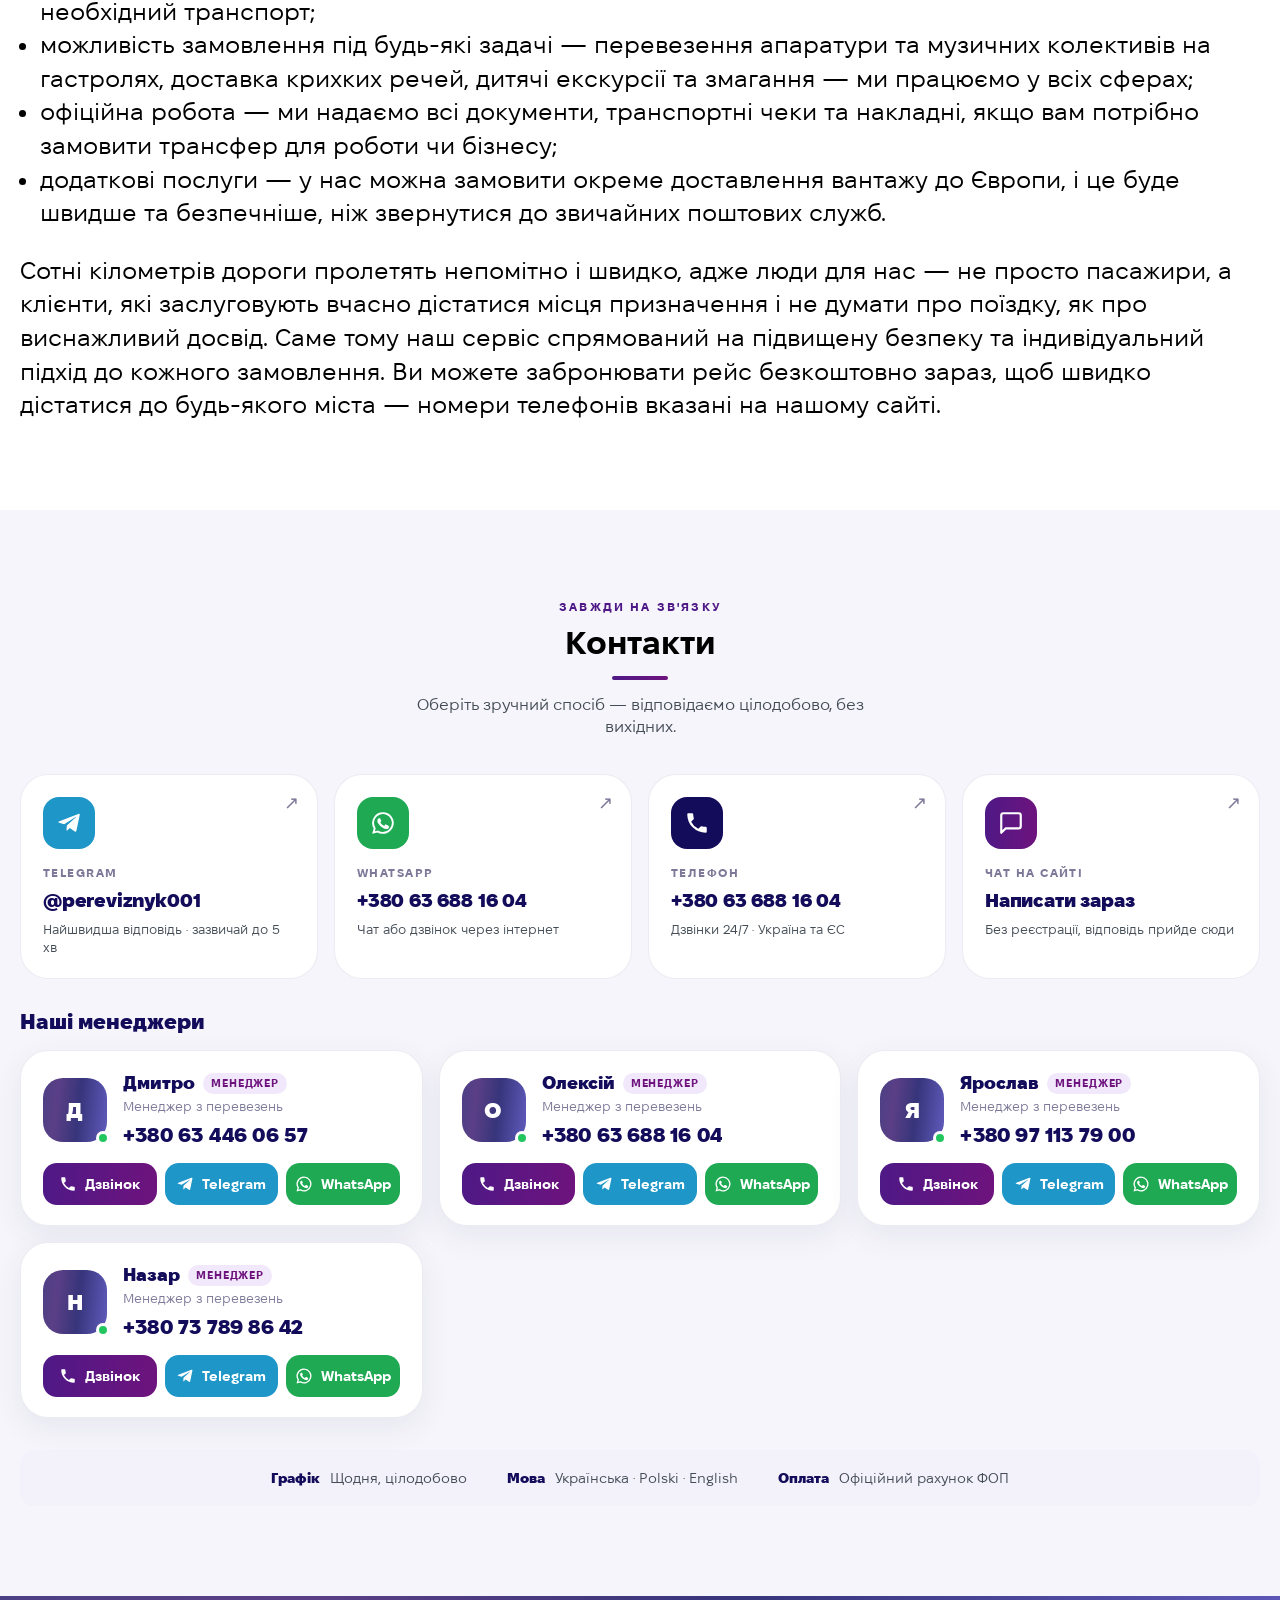
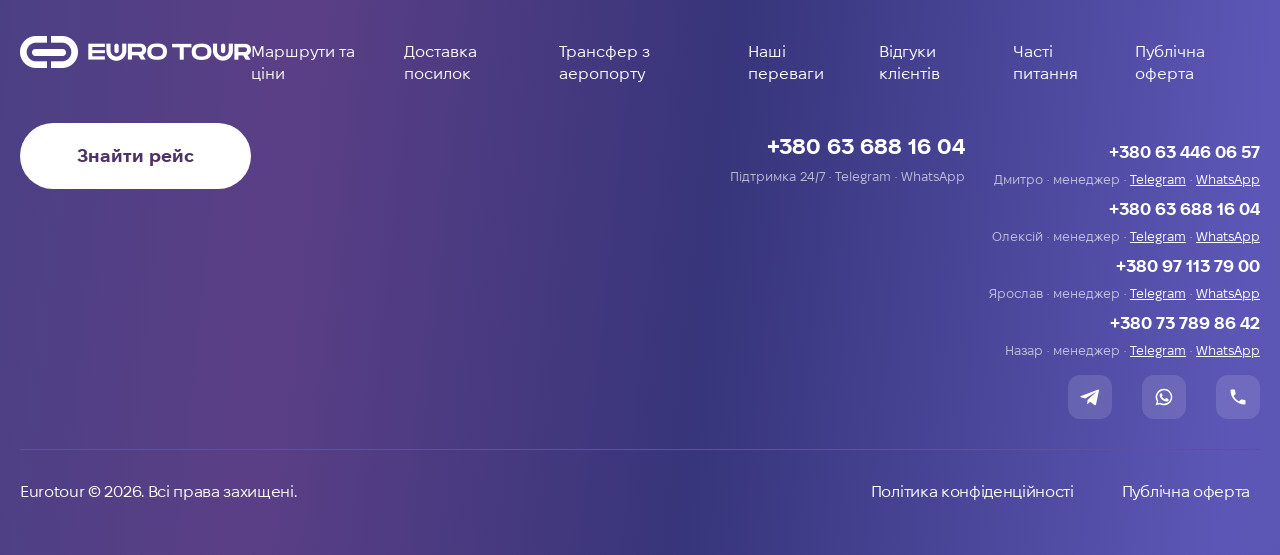
==== commit 42036419: "feat(verification): add Trybit domain verification meta tag and html file" ====
--- a/index.html
+++ b/index.html
@@ -3,6 +3,7 @@
 
 
 	<meta charset="utf-8">
+	<meta name="trybit-verification" content="arxkhjkgbbdqzamckvj1es9g2n0kehza" />
 	<meta http-equiv="X-UA-Compatible" content="IE=edge">
 	<meta name="viewport" content="width=device-width, initial-scale=1, viewport-fit=cover">
 	<link rel="preload" href="fonts/FixelDisplay-Regular.woff2" as="font" type="font/woff2" crossorigin>
